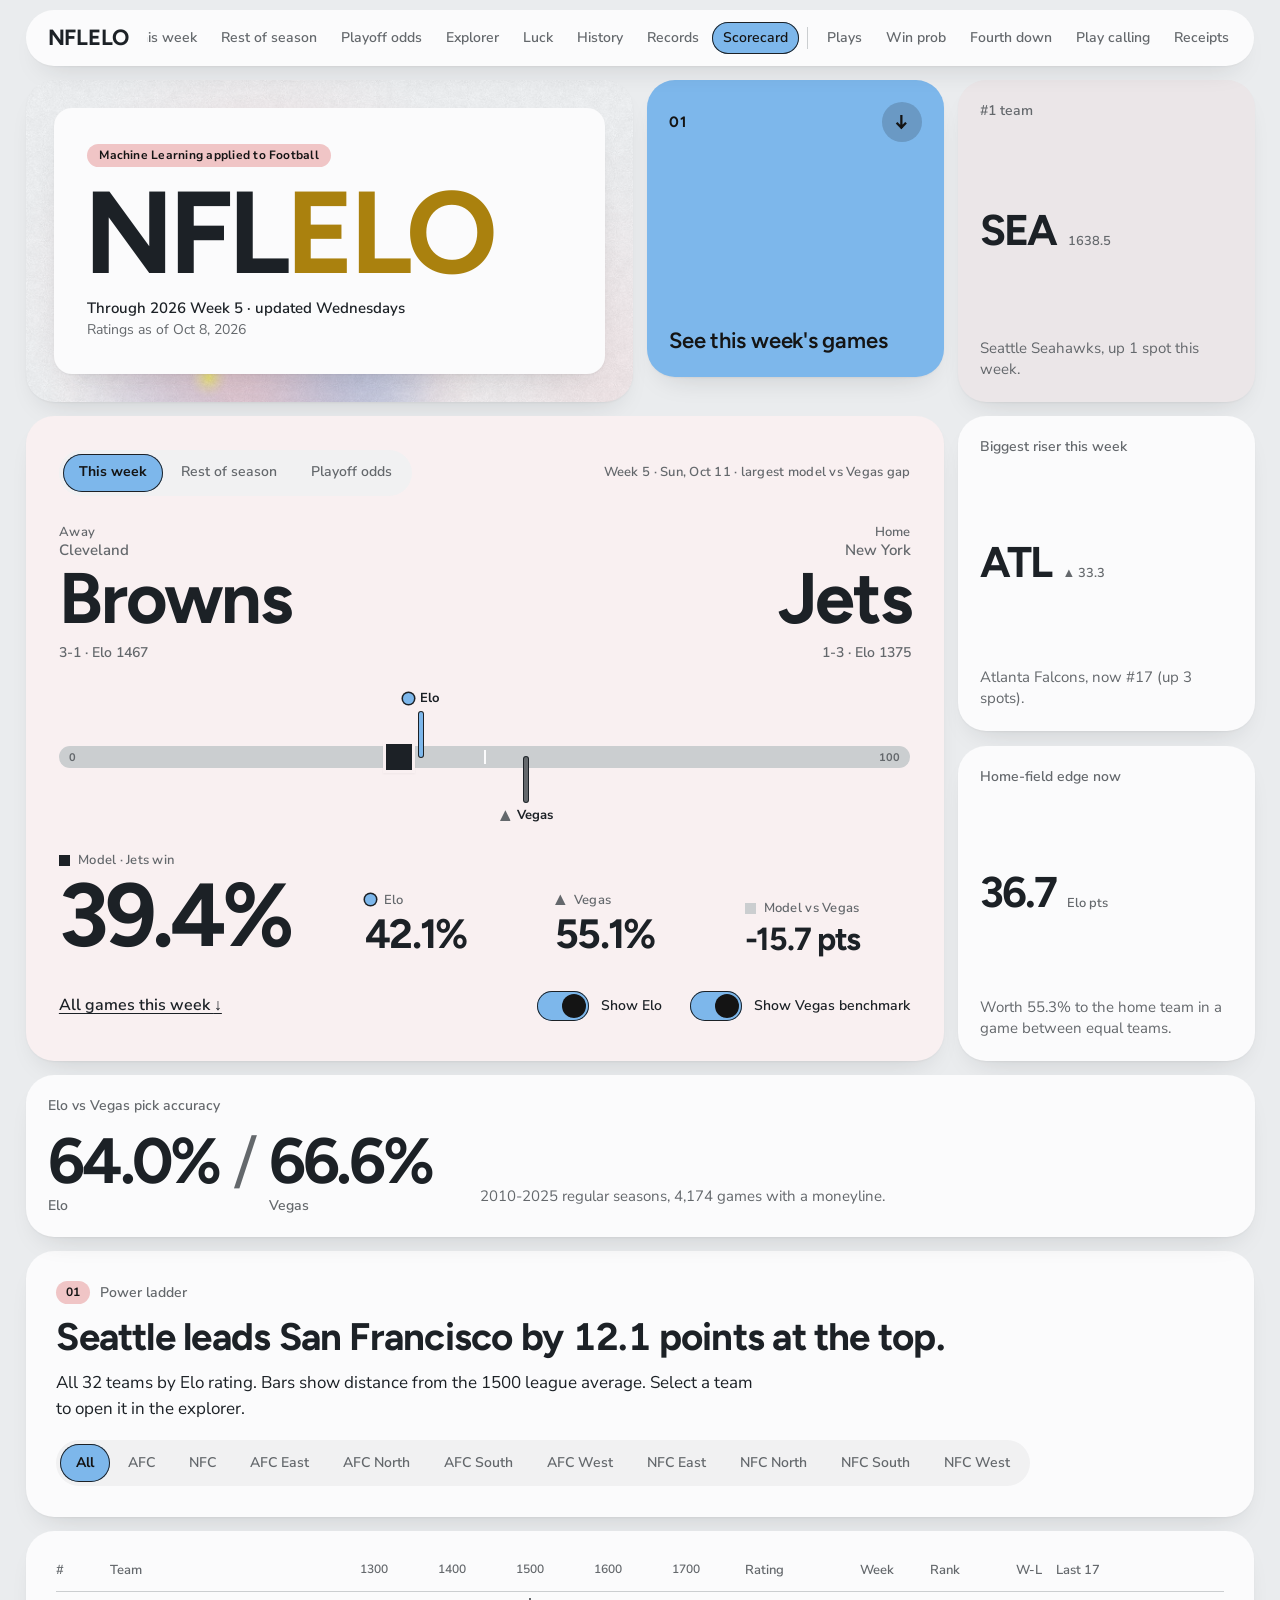
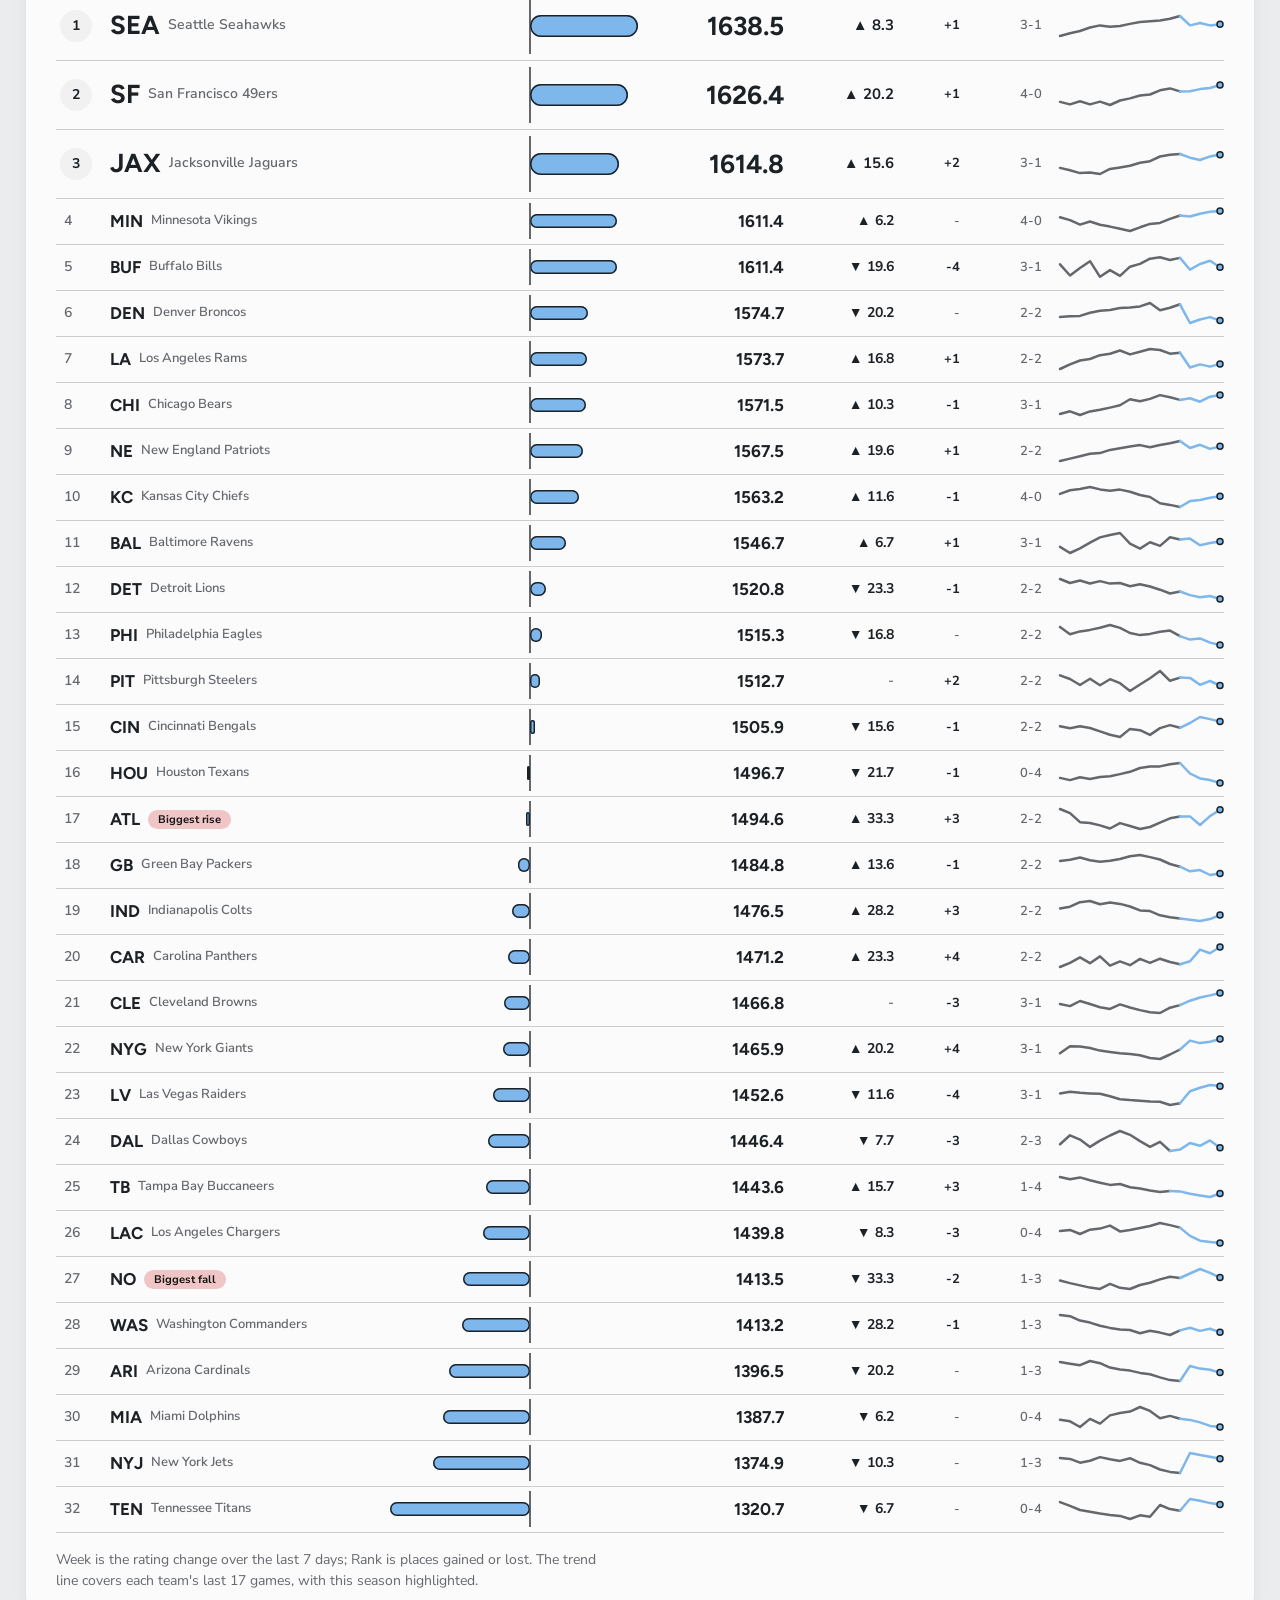
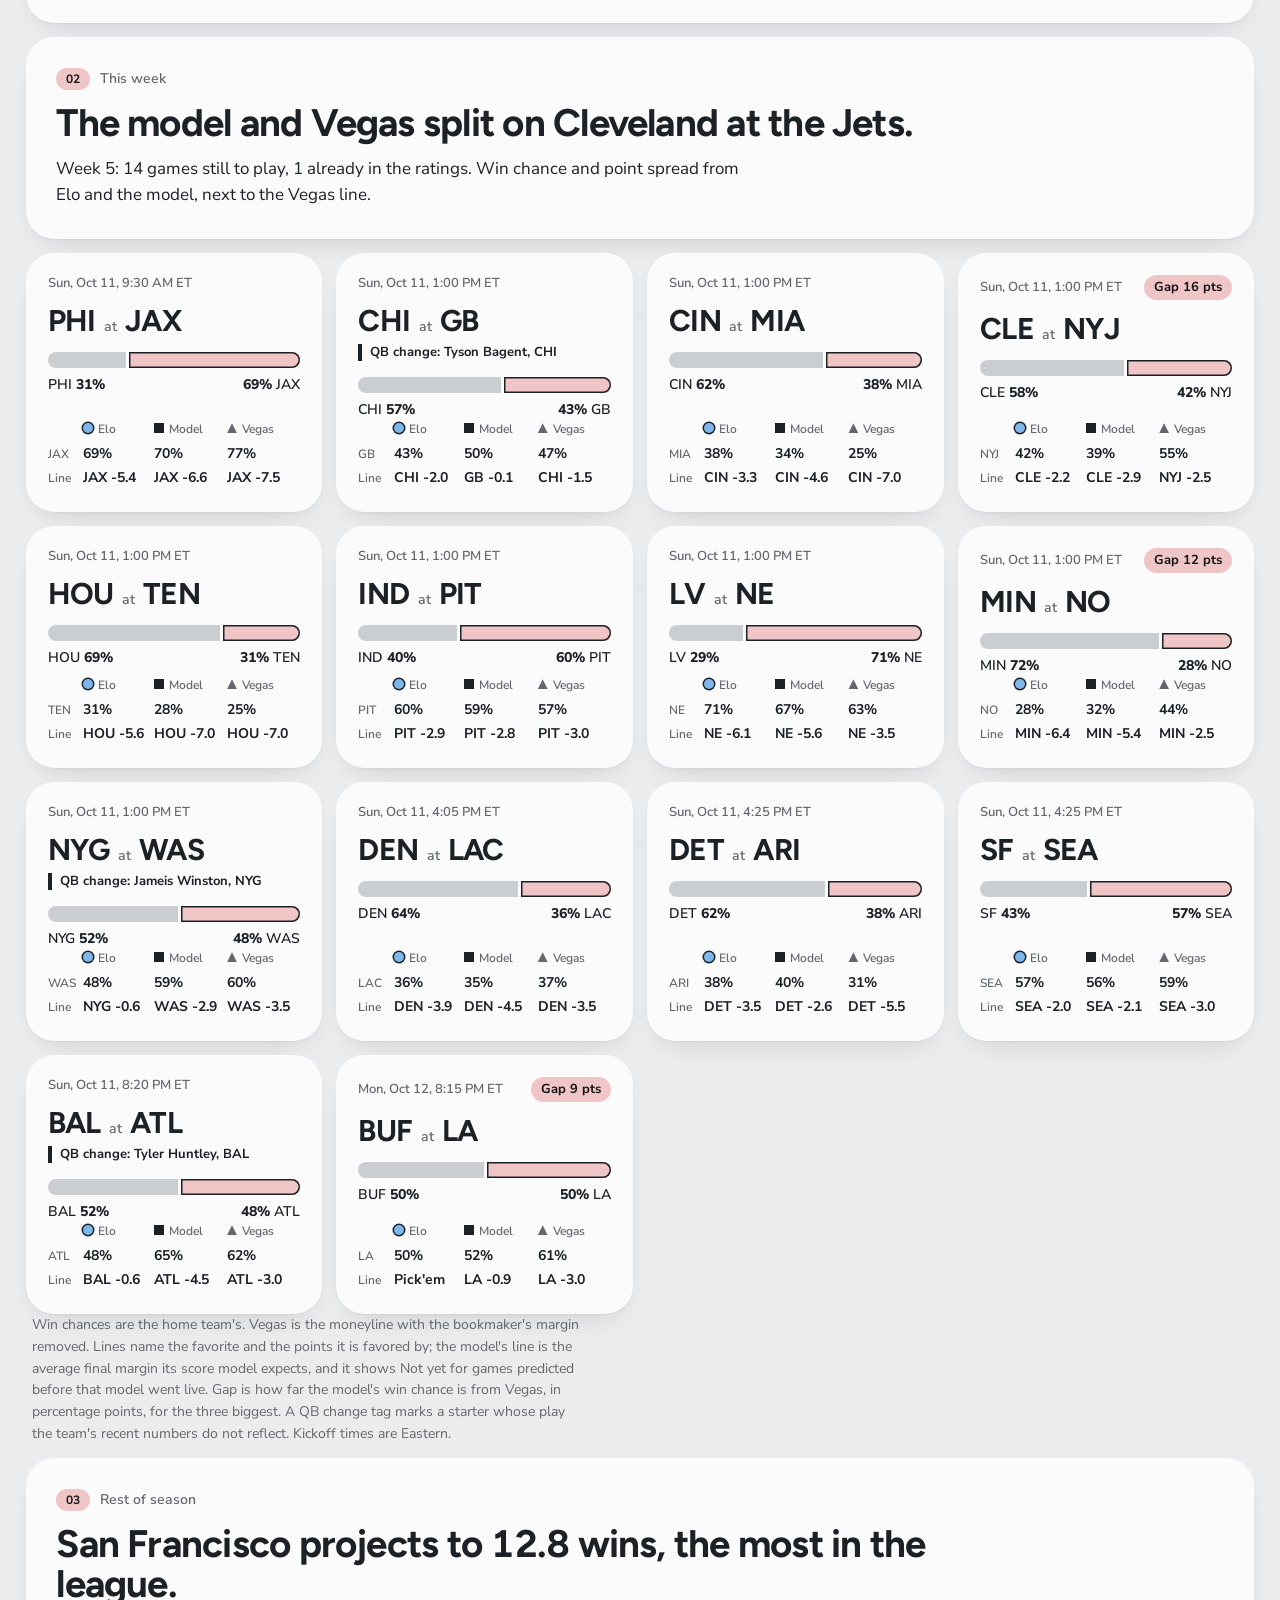
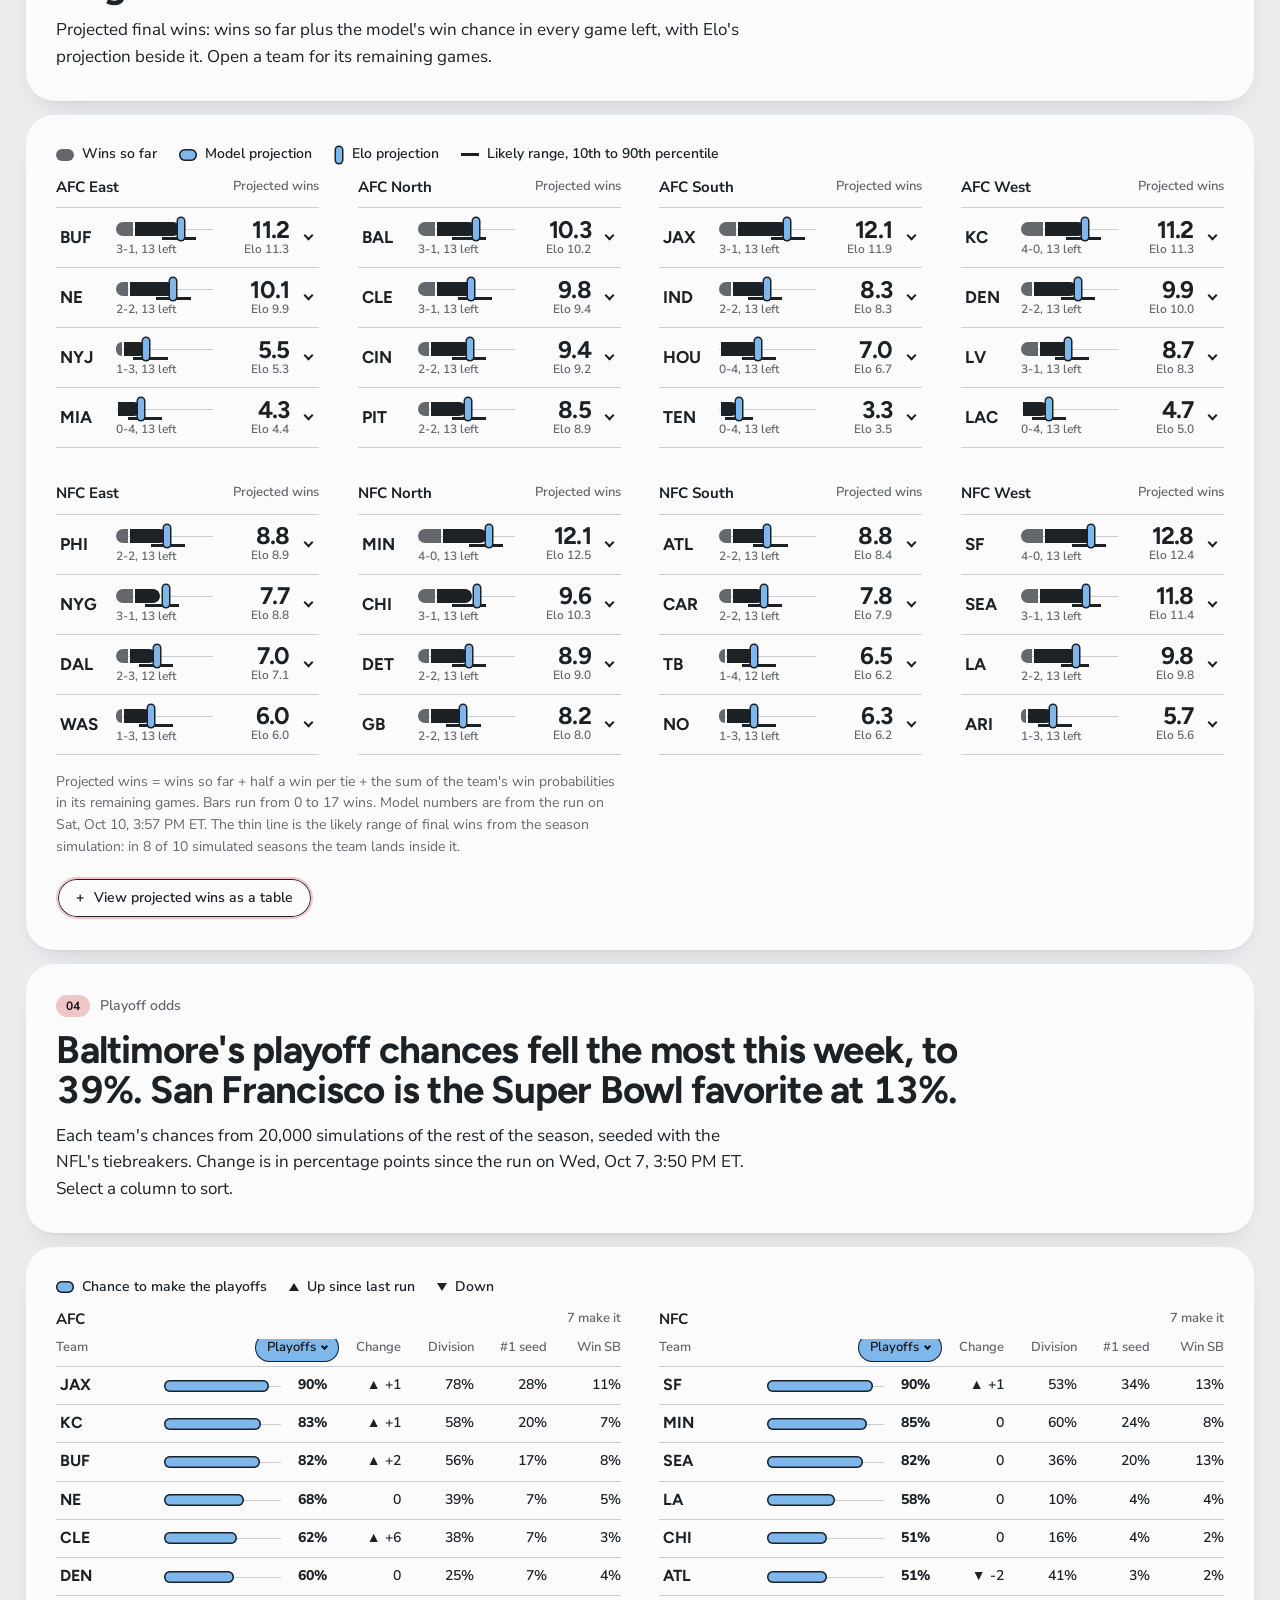
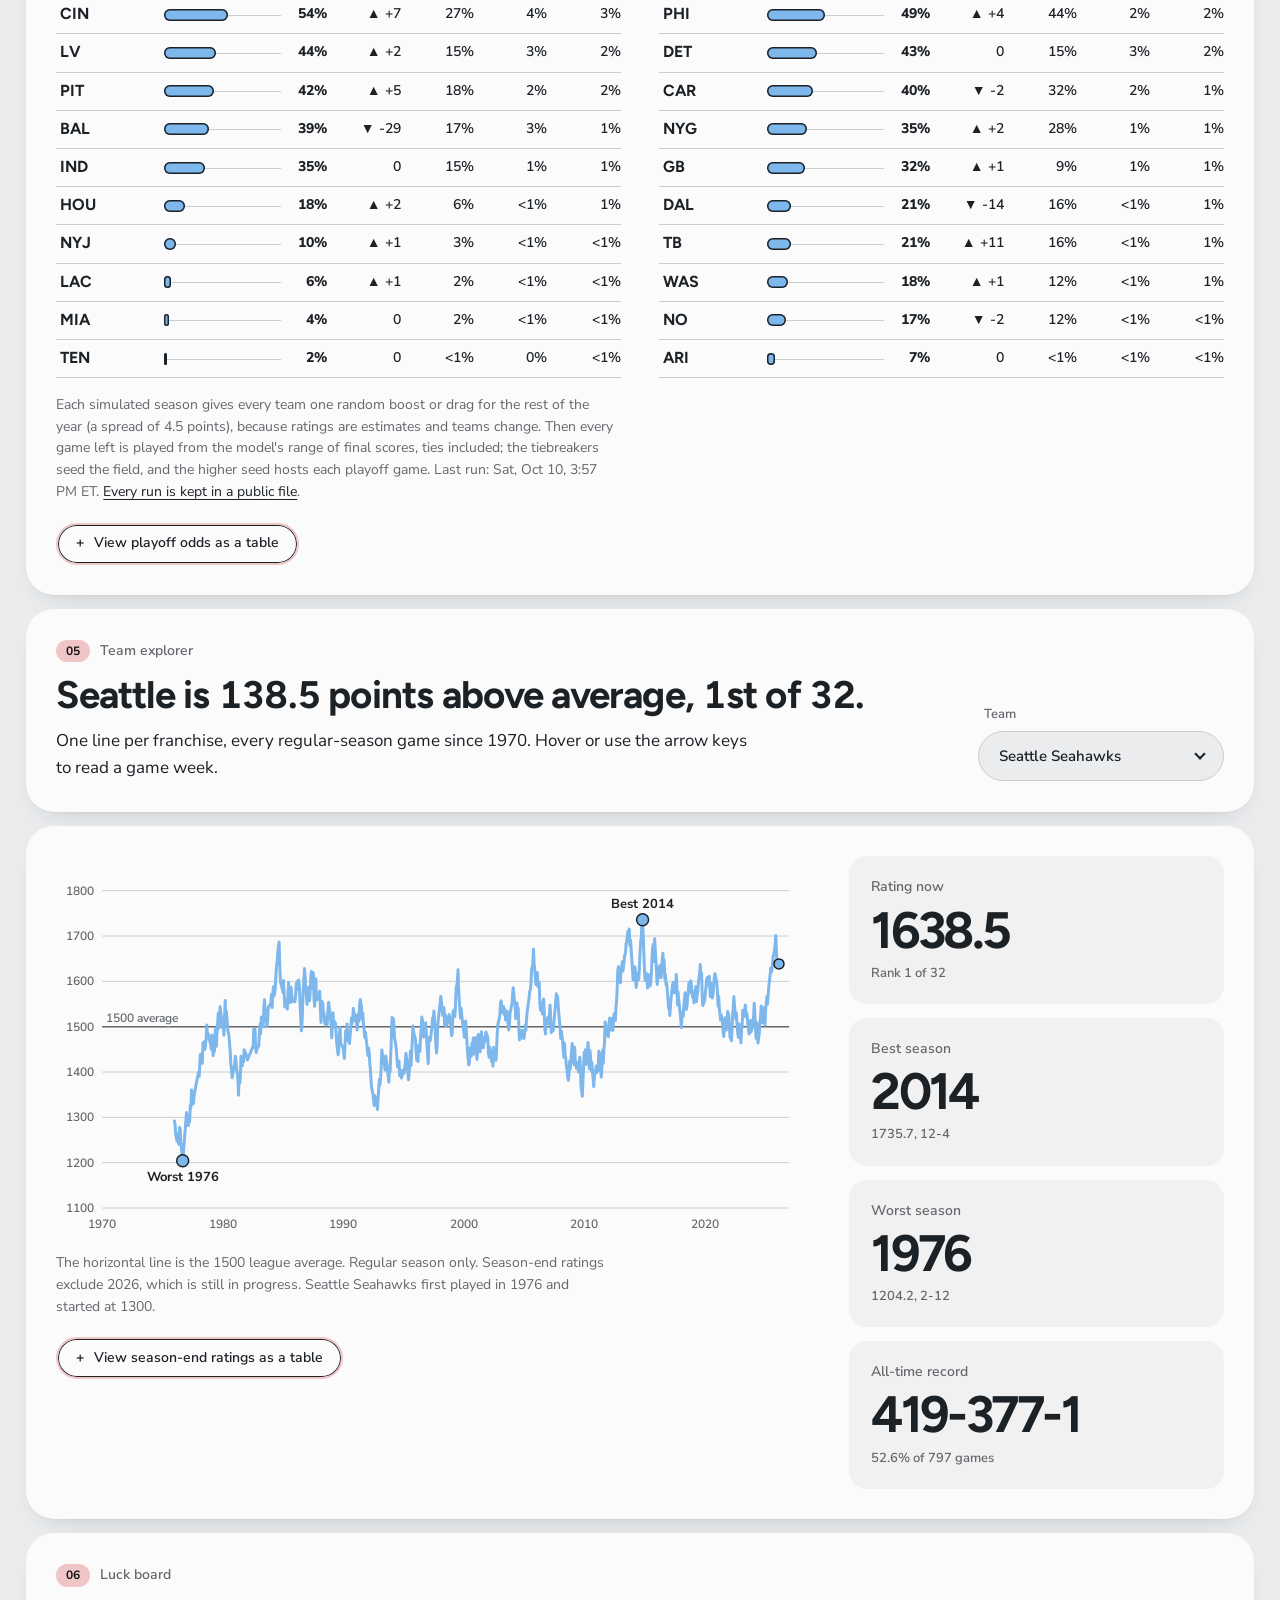
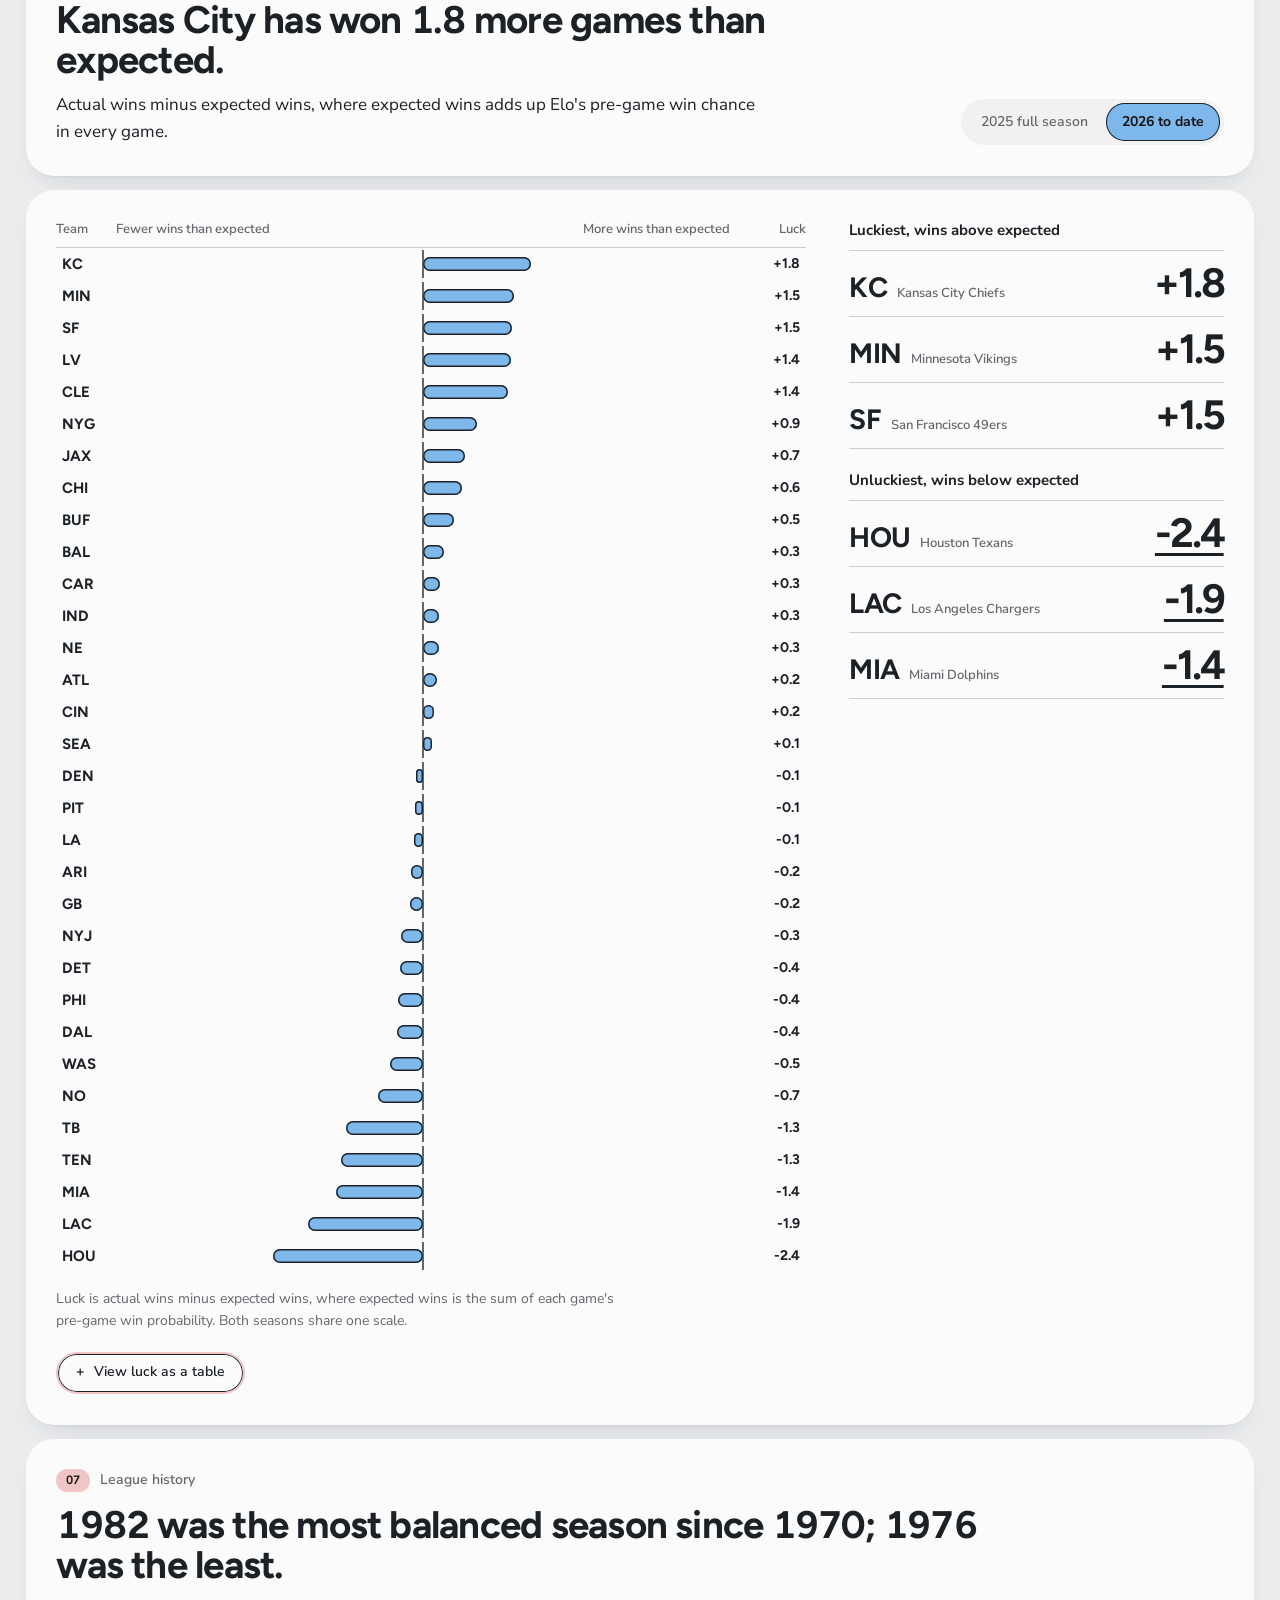
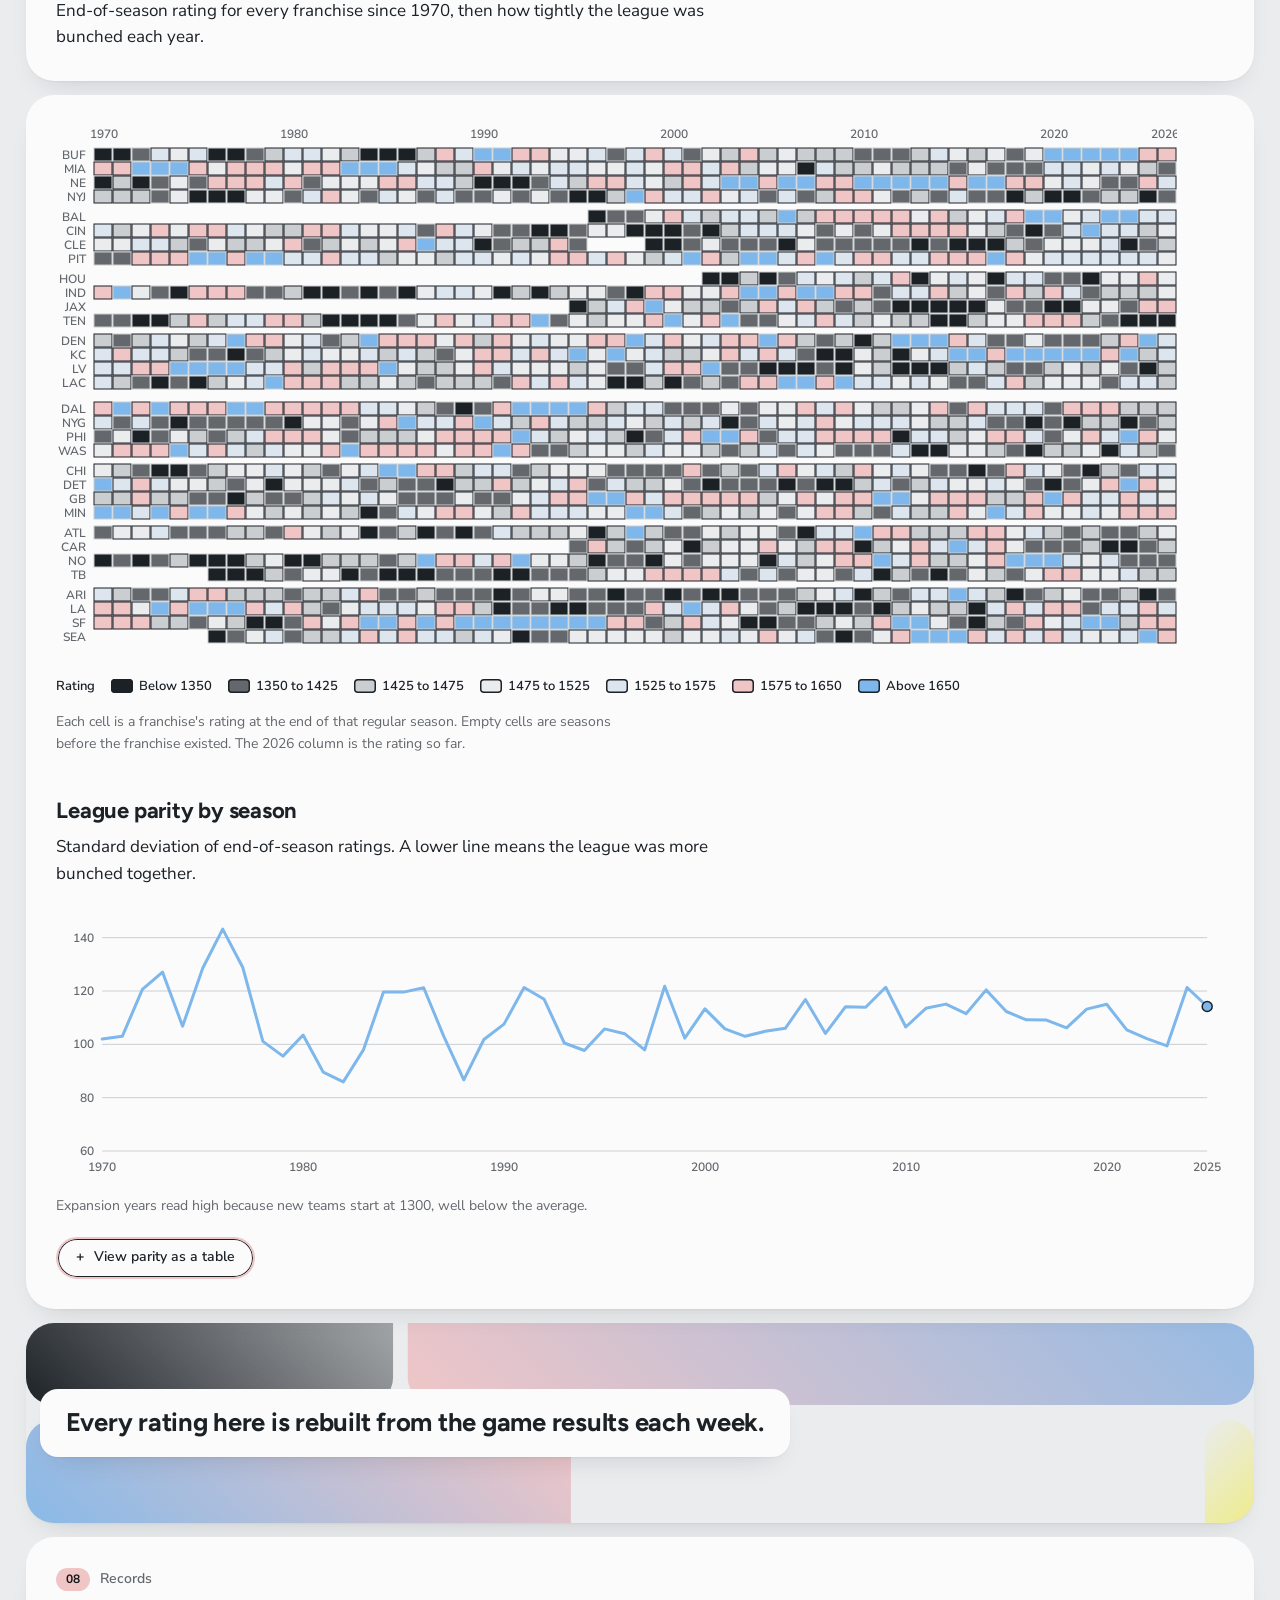
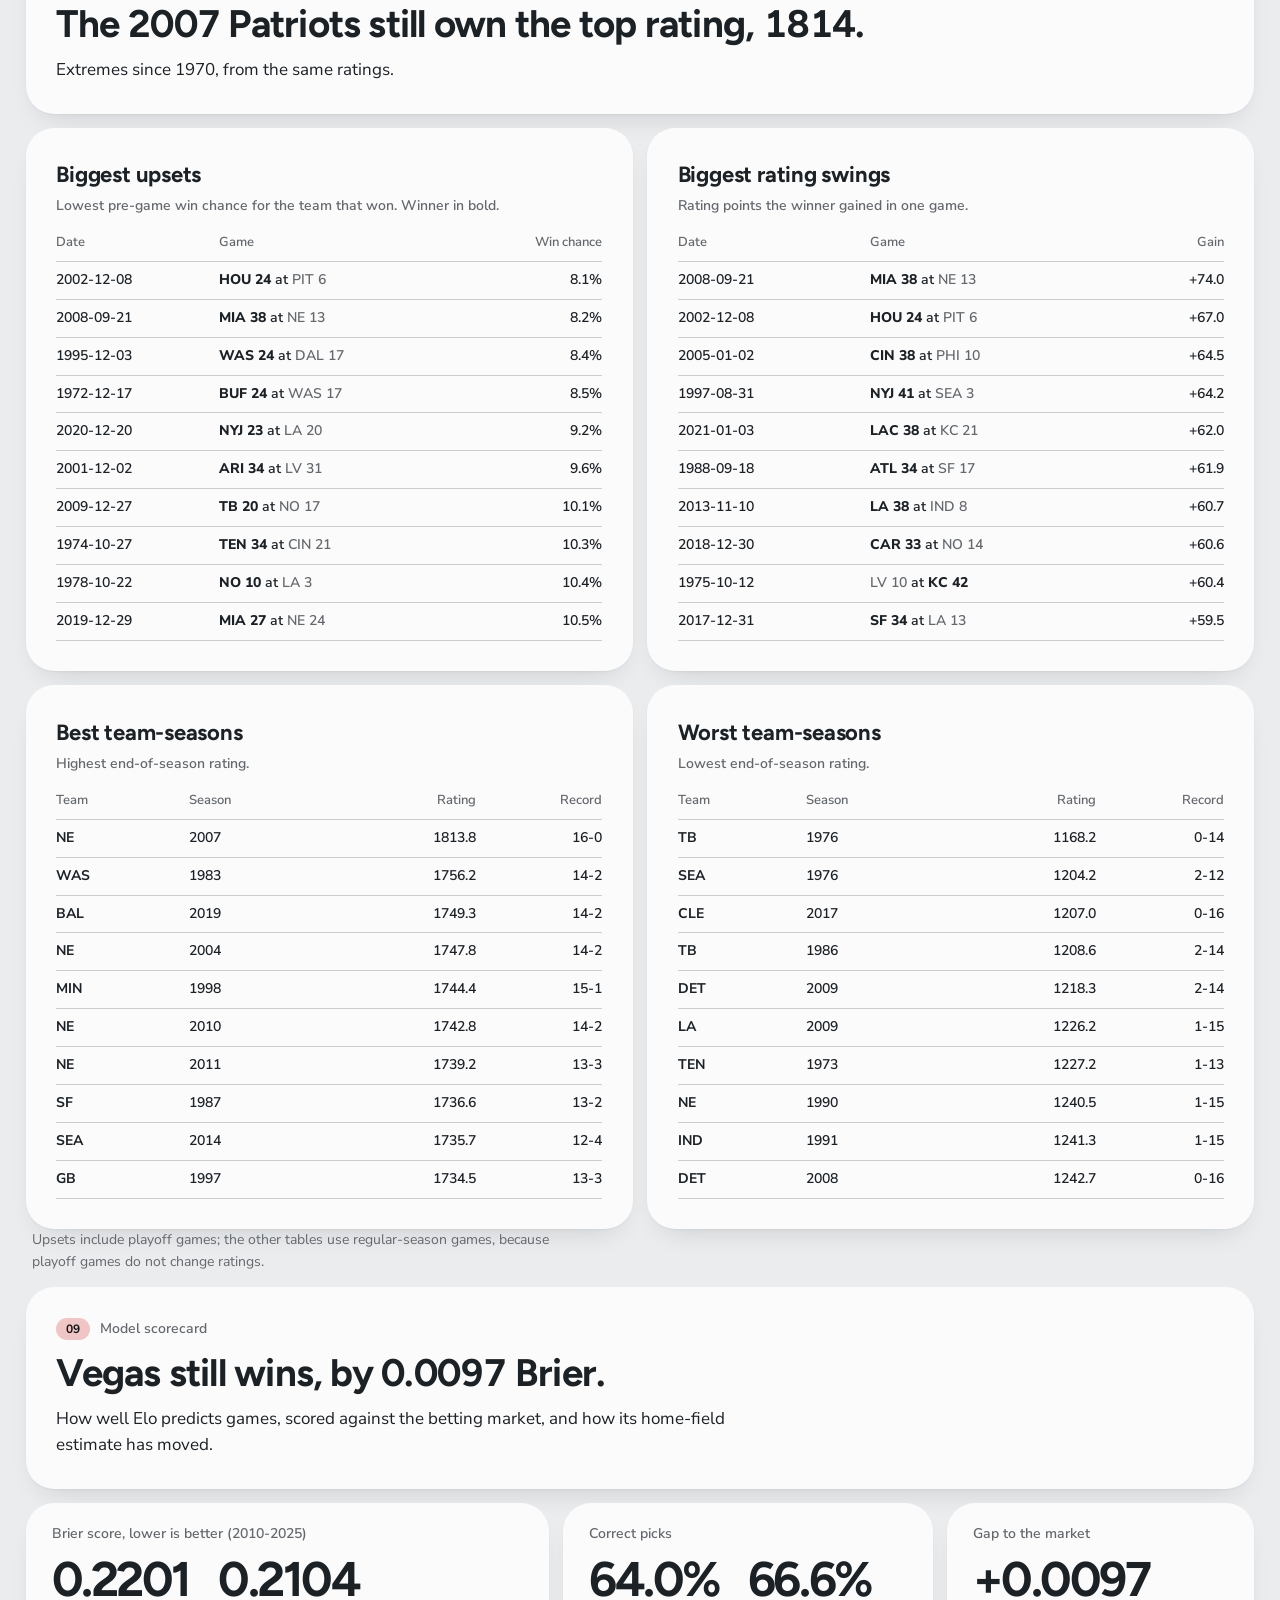
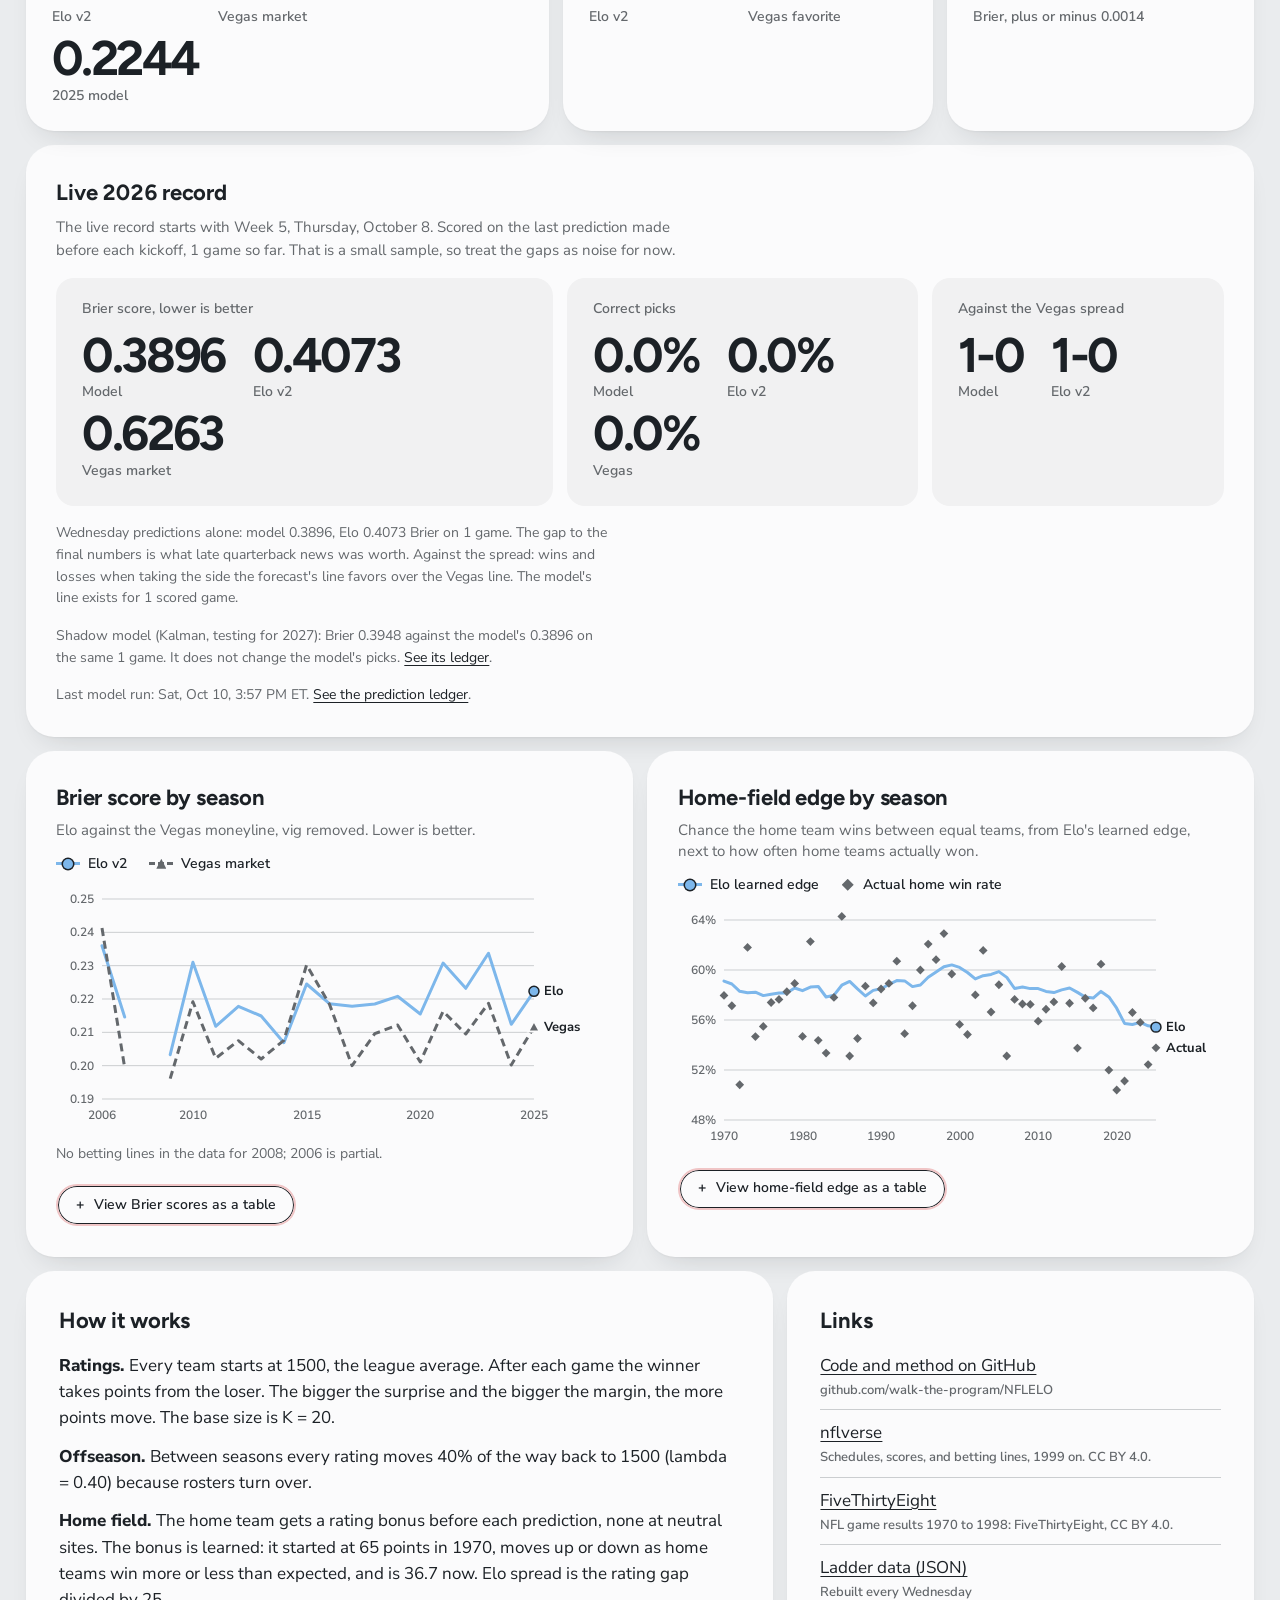
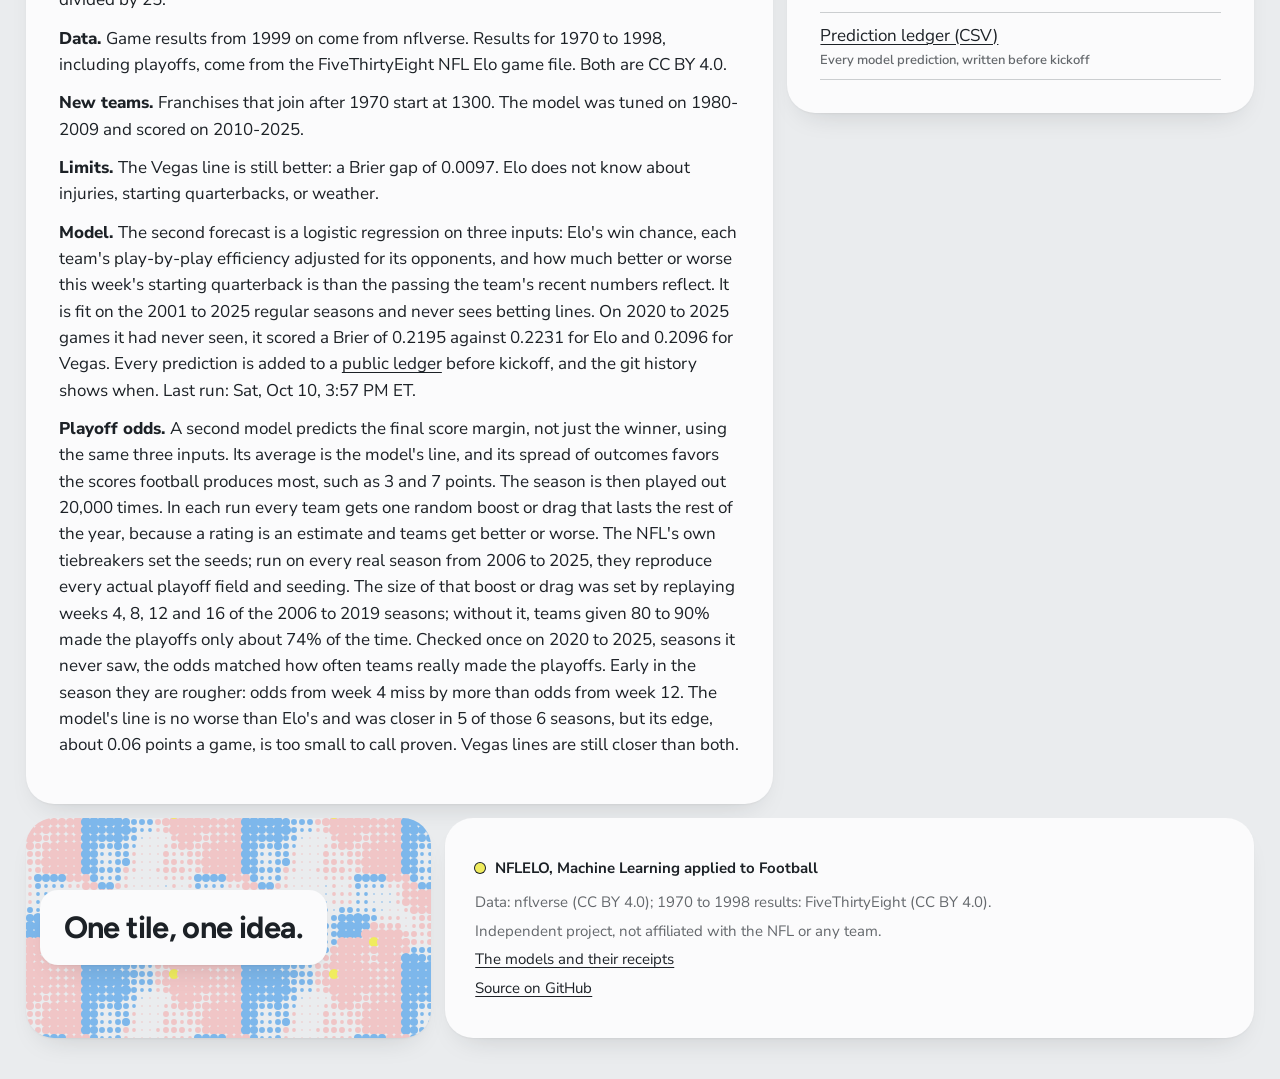
==== site/index.html @ c2944d93 "Final design: Bento Grid restored to main; archive other briefs; final brief with Walker's overrides" ====
<!doctype html>
<html lang="en">
<head>
<meta charset="utf-8">
<meta name="viewport" content="width=device-width, initial-scale=1">
<meta name="theme-color" content="#eaecee">
<title>NFLELO: Elo ratings and stats</title>
<meta name="description" content="Elo ratings for every NFL franchise since 1970, the weekly power ladder, model win chances next to the Vegas benchmark, luck, and league history.">
<link rel="icon" href="data:,">
<link rel="preconnect" href="https://fonts.googleapis.com">
<link rel="preconnect" href="https://fonts.gstatic.com" crossorigin>
<link rel="stylesheet" href="https://fonts.googleapis.com/css2?family=Figtree:wght@400;600;700&family=Nunito+Sans:wght@400;600;700&display=swap">
<link rel="stylesheet" href="brand.css">
<link rel="stylesheet" href="styles.css">
<script src="common.js" defer></script>
<script src="app.js" defer></script>
</head>
<body>
<a class="skip" href="#ladder">Skip to the power ladder</a>

<nav class="nav" aria-label="Sections">
  <a class="nav-mark" href="#top" aria-label="NFLELO, back to top">NFLELO</a>
  <span class="nav-tag">Machine Learning applied to Football</span>
  <ul class="nav-links">
    <li><a href="#ladder">Ladder</a></li>
    <li><a href="#week">This week</a></li>
    <li><a href="#explorer">Explorer</a></li>
    <li><a href="#luck">Luck</a></li>
    <li><a href="#history">History</a></li>
    <li><a href="#records">Records</a></li>
    <li><a href="#scorecard">Scorecard</a></li>
    <li class="nav-sep" aria-hidden="true"></li>
    <li><a href="plays.html">Plays</a></li>
    <li><a href="winprob.html">Win prob</a></li>
    <li><a href="fourth.html">Fourth down</a></li>
    <li><a href="playcalling.html">Play calling</a></li>
    <li><a href="models.html">Receipts</a></li>
  </ul>
</nav>

<header class="hero" id="top">
  <div class="wrap">
    <div class="board hero-board hero-index">
      <section class="tile-m hero-art pat-aura" aria-label="NFLELO">
        <div class="plate hero-plate">
          <p class="tagline"><span class="b-tag">Machine Learning applied to Football</span></p>
          <h1 class="wordmark">NFL<span class="hl">ELO</span></h1>
          <p class="status" id="status" aria-live="polite">Loading ratings</p>
        </div>
      </section>
      <a class="b-primary" href="#week"><span class="b-primary__n" aria-hidden="true">01</span><span class="b-primary__go" aria-hidden="true">&darr;</span><span class="b-primary__label">See this week's games</span></a>
      <div class="tiles" id="tiles" aria-label="Headline numbers"></div>
      <section class="tile-m tile-stage hero-panel" aria-labelledby="mx-title">
        <h2 id="mx-title" class="sr">Matchup instrument</h2>
        <div class="mx-head">
          <div class="b-seg" role="group" aria-label="Matchup view" id="mx-view"></div>
          <p class="label" id="mx-eyebrow">Loading</p>
        </div>
        <div class="mx-teams" aria-live="polite">
          <div class="mx-team team-away" id="mx-away"></div>
          <div class="mx-team team-home" id="mx-home"></div>
        </div>
        <div class="mx-meter" id="mx-meter">
          <div class="b-meter" id="mx-meter-img" role="img" aria-label="">
            <div class="b-meter__track" aria-hidden="true"><i>0</i><i>100</i></div>
            <div class="b-meter__pos" id="mx-pos-elo" style="--tick: var(--primary)" aria-hidden="true"><span class="b-meter__tick b-meter__tick--up"></span><span class="tl tl-top">Elo</span></div>
            <div class="b-meter__pos" id="mx-pos-vegas" style="--tick: var(--muted)" aria-hidden="true"><span class="b-meter__tick b-meter__tick--down"></span><span class="tl tl-bottom">Vegas</span></div>
            <div class="b-meter__pos" id="mx-pos-model" aria-hidden="true"><span class="b-meter__knob"></span></div>
          </div>
        </div>
        <dl class="mx-stats" id="mx-stats"></dl>
        <div class="mx-foot">
          <a class="b-link" id="mx-open" href="#week"><span>All games this week </span><span aria-hidden="true">&#8595;</span></a>
          <div class="mx-switches" id="mx-switches">
            <label class="b-toggle" for="mx-sw-elo"><span>Show Elo</span><input class="b-switch" id="mx-sw-elo" type="checkbox" checked></label>
            <label class="b-toggle" for="mx-sw-vegas"><span>Show Vegas benchmark</span><input class="b-switch" id="mx-sw-vegas" type="checkbox" checked></label>
          </div>
        </div>
      </section>
    </div>
  </div>
</header>

<main>
  <section class="sec" id="ladder" aria-labelledby="ladder-h" tabindex="-1">
  <div class="wrap">
  <div class="board sec-board">
  <header class="sec-head tile-m">
    <div class="sec-copy">
      <p class="kicker"><span class="kn">01</span><span class="kt">Power ladder</span></p>
      <h2 class="headline" id="ladder-h">Power ladder</h2>
      <p class="deck">All 32 teams by Elo rating. Bars show distance from the 1500 league average. Select a team to open it in the explorer.</p>
    </div>
    <div class="sec-ctl"><div class="b-seg" id="ladder-filters" role="group" aria-label="Filter the ladder"></div></div>
  </header>
<div id="ladder-body" class="tile-m body" aria-busy="true"><p class="note">Loading</p></div>
  </div>
  </div>
  </section>

  <section class="sec" id="week" aria-labelledby="week-h" tabindex="-1">
  <div class="wrap">
  <div class="board sec-board">
  <header class="sec-head tile-m">
    <div class="sec-copy">
      <p class="kicker"><span class="kn">02</span><span class="kt">This week</span></p>
      <h2 class="headline" id="week-h">This week</h2>
      <p class="deck" id="week-deck">Elo win chances for the games still to play, next to the Vegas benchmark.</p>
    </div>
  </header>
<div id="week-body" class="body loose" aria-busy="true"><p class="note">Loading</p></div>
  </div>
  </div>
  </section>

  <section class="sec" id="explorer" aria-labelledby="explorer-h" tabindex="-1">
  <div class="wrap">
  <div class="board sec-board">
  <header class="sec-head tile-m">
    <div class="sec-copy">
      <p class="kicker"><span class="kn">03</span><span class="kt">Team explorer</span></p>
      <h2 class="headline" id="explorer-h">Team explorer</h2>
      <p class="deck">One line per franchise, every regular-season game since 1970. Hover or use the arrow keys to read a game week.</p>
    </div>
    <div class="sec-ctl"><div class="field">
      <label for="team-select">Team</label>
      <div class="sel"><select id="team-select"></select></div>
    </div></div>
  </header>
<div id="explorer-body" class="tile-m body" aria-busy="true"><p class="note">Loading</p></div>
  </div>
  </div>
  </section>

  <section class="sec" id="luck" aria-labelledby="luck-h" tabindex="-1">
  <div class="wrap">
  <div class="board sec-board">
  <header class="sec-head tile-m">
    <div class="sec-copy">
      <p class="kicker"><span class="kn">04</span><span class="kt">Luck board</span></p>
      <h2 class="headline" id="luck-h">Luck board</h2>
      <p class="deck">Actual wins minus expected wins, where expected wins adds up Elo's pre-game win chance in every game.</p>
    </div>
    <div class="sec-ctl"><div class="b-seg" id="luck-toggle" role="group" aria-label="Season"></div></div>
  </header>
<div id="luck-body" class="tile-m body" aria-busy="true"><p class="note">Loading</p></div>
  </div>
  </div>
  </section>

  <section class="sec" id="history" aria-labelledby="history-h" tabindex="-1">
  <div class="wrap">
  <div class="board sec-board">
  <header class="sec-head tile-m">
    <div class="sec-copy">
      <p class="kicker"><span class="kn">05</span><span class="kt">League history</span></p>
      <h2 class="headline" id="history-h">League history</h2>
      <p class="deck">End-of-season rating for every franchise since 1970, then how tightly the league was bunched each year.</p>
    </div>
  </header>
<div id="history-body" class="tile-m body" aria-busy="true"><p class="note">Loading</p></div>
  </div>
  </div>
  </section>

  <div class="wrap band-wrap"><div class="band pat-band"><p class="plate">Every rating here is rebuilt from the game results each week.</p></div></div>
  <section class="sec" id="records" aria-labelledby="records-h" tabindex="-1">
  <div class="wrap">
  <div class="board sec-board">
  <header class="sec-head tile-m">
    <div class="sec-copy">
      <p class="kicker"><span class="kn">06</span><span class="kt">Records</span></p>
      <h2 class="headline" id="records-h">Records</h2>
      <p class="deck">Extremes since 1970, from the same ratings.</p>
    </div>
  </header>
<div id="records-body" class="body loose" aria-busy="true"><p class="note">Loading</p></div>
  </div>
  </div>
  </section>

  <section class="sec" id="scorecard" aria-labelledby="scorecard-h" tabindex="-1">
  <div class="wrap">
  <div class="board sec-board">
  <header class="sec-head tile-m">
    <div class="sec-copy">
      <p class="kicker"><span class="kn">07</span><span class="kt">Model scorecard</span></p>
      <h2 class="headline" id="scorecard-h">Model scorecard</h2>
      <p class="deck">How well Elo predicts games, scored against the betting market, and how its home-field estimate has moved.</p>
    </div>
  </header>
<div id="scorecard-body" class="body loose" aria-busy="true"><p class="note">Loading</p></div>
  </div>
  </div>
  </section>
</main>

<footer class="wrap foot">
  <div class="board foot-board">
    <div class="tile-m foot-art pat-halftone"><p class="motto plate">One tile, one idea.</p></div>
    <div class="tile-m foot-links">
      <p class="foot-dot"><i aria-hidden="true"></i>NFLELO, Machine Learning applied to Football</p>
      <p id="credit">Data: nflverse (CC BY 4.0); 1970 to 1998 results: FiveThirtyEight (CC BY 4.0).</p>
      <p>Independent project, not affiliated with the NFL or any team.</p>
      <p><a href="models.html">The models and their receipts</a></p>
      <p><a href="https://github.com/walk-the-program/NFLELO">Source on GitHub</a></p>
    </div>
  </div>
</footer>

<div id="tip" class="tip" role="presentation" hidden></div>
<div id="live" class="sr" aria-live="polite"></div>
</body>
</html>
---- site/brand.css ----
/* ==========================================================================
   NFLELO brand tokens and materials: Bento Grid, light mode only.
   Source of truth: context/brand-bento.md (Walker's brand brief, 2026-10-10). Every hex below is the brief's value and
   nothing else is added. styles.css builds the pages on top of this.

   Materials: tiles are radius 28 on the canvas board with 14px gaps, no borders and one soft shadow. Sub-tiles are radius 18,
   controls are pills. Exactly one solid primary tile (.b-primary, the "01" action tile) per view.
   Coverage: canvas 25-35%, ink 15-20%, primary 10-12%, secondary 10-15%, accent 3% or less.
   ========================================================================== */

/* ---- the brief's CSS variables ---- */
:root {
  --primary: #7db7eb;
  --secondary: #f0c5c6;
  --accent: #f0ec5e;
  --neutral-dark: #1c2126;
  --neutral-light: #f5f7f9;
  --on-primary: #141414;
  --on-secondary: #141414;
  --on-accent: #141414;
  --font-heading: "Figtree", -apple-system, sans-serif;
  --font-body: "Nunito Sans", -apple-system, sans-serif;
  --heading-size: 52px;
  --body-size: 17px;
  --heading-weight: 700;
  --body-weight: 400;
  --heading-tracking: 2.5px;
  --radius: 12px;
  --radius-lg: 16px;
}

/* ---- derived tokens ---- */
:root {
  --canvas: #eaecee;
  --ink: #1c2126;
  --muted: #64686c;
  --line: #cbced0;
  --accent-ink: #aa810e;
  --pri-tint: #dde6ee;
  --sec-tint: #ebe6e8;
  --ab-tile: #fbfbfc;
  --ab-tile-sec: #f9f0f1;
  --ab-tile-pri: #e9f1fa;
  --ab-sub: #f1f1f2;
  --ab-pri-hover: #8dc0ed;
  --ab-pri-press: #6796c1;
  --ab-on-pri-press: #141414;
}

/* ---- materials ---- */
:root {
  --ab-shadow: 0 1px 2px rgba(28,33,38,0.04), 0 14px 30px -18px rgba(28,33,38,0.22);
  --ab-shadow-hi: 0 2px 4px rgba(28,33,38,0.05), 0 22px 40px -16px rgba(28,33,38,0.3);
  --ab-tile-line: rgba(28,33,38,0.08);
  --ab-pri-glow: rgba(125,183,235,0.4);
  --r-tile: 28px;
  --r-sub: 18px;
  --gap: 14px;
  --ring: 0 0 0 3px var(--ab-pri-glow);
  color-scheme: light;
}

/* ---- focus: 3px primary with an outer 1px ink ring ---- */
:focus-visible { outline: 3px solid var(--primary); outline-offset: 0; box-shadow: 0 0 0 4px var(--ink); }

/* ---- tile and sub-tile ---- */
.tile-m { background: var(--ab-tile); color: var(--ink); border: 0; border-radius: var(--r-tile); box-shadow: var(--ab-shadow); }
.tile-m.is-lift { transition: transform 140ms ease, box-shadow 140ms ease; }
.tile-m.is-lift:hover { transform: translateY(-2px); box-shadow: var(--ab-shadow-hi); }
.tile-stage { background: var(--ab-tile-sec); }
.tile-lead { background: var(--sec-tint); }
.sub-tile { background: var(--ab-sub); border-radius: var(--r-sub); }

/* ---- the one primary action tile: label bottom-left (22px, 600), a 40px arrow circle top-right at on-primary 18% ---- */
.b-primary {
  position: relative; display: flex; flex-direction: column; justify-content: flex-end; min-height: 190px; padding: 22px;
  background: var(--primary); color: var(--on-primary); border: 0; border-radius: var(--r-tile); box-shadow: var(--ab-shadow);
  text-decoration: none; cursor: pointer; transition: transform 140ms ease, box-shadow 140ms ease, background-color 140ms ease;
}
.b-primary:hover { background: var(--ab-pri-hover); transform: translateY(-2px); box-shadow: var(--ab-shadow-hi); }
.b-primary:active { background: var(--ab-pri-press); color: var(--ab-on-pri-press); transform: none; }
.b-primary__n { position: absolute; left: 22px; top: 22px; font: 700 15px/40px var(--font-heading); letter-spacing: 0.04em; }
.b-primary__go { position: absolute; right: 22px; top: 22px; display: grid; place-items: center; width: 40px; height: 40px; border-radius: 50%; background: rgba(20,20,20,0.18); font: 700 20px/1 var(--font-heading); }
.b-primary__label { font: 600 22px/1.2 var(--font-heading); letter-spacing: -0.01em; max-width: 12em; }
.b-primary[hidden] { display: none; }

/* ---- secondary button: transparent, ink text, secondary edge (ink edge for the contrast the secondary lacks) ---- */
.b-btn {
  display: inline-flex; align-items: center; justify-content: center; gap: 8px;
  min-height: 42px; padding: 0 18px; cursor: pointer; text-decoration: none;
  background: transparent; color: var(--ink); border: 2px solid var(--secondary); border-radius: 999px;
  font: 600 14px/1.2 var(--font-body);
  box-shadow: inset 0 0 0 1px var(--ink);
}
.b-btn:hover { background: var(--sec-tint); }
.b-btn:disabled { color: var(--muted); box-shadow: none; border-color: var(--line); cursor: not-allowed; }
/* an "on" state is the other place primary fills (a small control, not a tile) */
.b-btn[aria-pressed="true"] { background: var(--primary); color: var(--on-primary); border-color: var(--primary); }

/* ---- ghost link ---- */
.b-link { color: var(--ink); text-decoration: underline; text-underline-offset: 3px; }

/* ---- segmented control: a pill on a sub-tile; selected is a primary fill with on-primary text ---- */
.b-seg { display: flex; gap: 2px; padding: 4px; background: var(--ab-sub); border-radius: 999px; }
.b-seg button {
  flex: 1 1 0; min-width: 0; min-height: 38px; padding: 0 16px; margin: 0;
  background: transparent; color: var(--muted); border: 0; border-radius: 999px;
  font: 600 14px/1.2 var(--font-body); white-space: nowrap; cursor: pointer;
}
.b-seg button:hover:not([aria-pressed="true"]):not(:disabled) { background: var(--sec-tint); color: var(--ink); }
.b-seg button[aria-pressed="true"] { background: var(--primary); color: var(--on-primary); font-weight: 700; box-shadow: inset 0 0 0 1px var(--ink); }
.b-seg button.is-off, .b-seg button:disabled { color: var(--muted); background: transparent; cursor: not-allowed; text-decoration: line-through; text-decoration-thickness: 1px; opacity: 0.7; }

/* ---- field: canvas background, line edge; focus is a primary edge plus a 3px primary ring at 40% ---- */
.b-field {
  width: 100%; min-height: 48px; padding: 10px 18px;
  background: var(--canvas); color: var(--ink); caret-color: var(--ink);
  border: 1px solid var(--line); border-radius: 999px; font: 16px var(--font-body);
}
.b-field::placeholder { color: var(--muted); }
.b-field:focus, .b-field:focus-visible { outline: none; border-color: var(--primary); box-shadow: var(--ring); }

/* ---- toggle: on = primary track with an on-primary knob; off = line track with a muted knob ---- */
.b-switch {
  appearance: none; -webkit-appearance: none; position: relative; flex: none;
  width: 52px; height: 30px; margin: 0; cursor: pointer;
  background: var(--line); border: 0; border-radius: 999px; transition: background-color 140ms ease;
}
.b-switch::before { content: ''; position: absolute; left: 3px; top: 3px; width: 24px; height: 24px; border-radius: 50%; background: var(--muted); transition: transform 140ms ease; }
.b-switch:checked { background: var(--primary); box-shadow: inset 0 0 0 1px var(--ink); }
.b-switch:checked::before { background: var(--on-primary); transform: translateX(22px); }
.b-toggle { display: flex; align-items: center; gap: 12px; min-height: 44px; cursor: pointer; color: var(--ink); font: 600 14px/1.3 var(--font-body); }

/* ---- tag (secondary fill, on-secondary text) ---- */
.b-chip, .b-tag {
  display: inline-block; flex: none; padding: 4px 12px; white-space: nowrap;
  background: var(--secondary); color: var(--on-secondary); border: 0; border-radius: 999px;
  font: 700 12px/1.2 var(--font-body); letter-spacing: 0.02em;
}

/* ---- highlight word: accent-ink as large text, once per view ---- */
.hl { color: var(--accent-ink); }

/* ---- data bar: line track, secondary fill with an ink edge so it reads (secondary is 1.1:1 on the line) ---- */
.b-bar { background: var(--line); height: 14px; border-radius: 999px; overflow: hidden; }
.b-bar > i { display: block; height: 100%; background: var(--secondary); box-shadow: inset 0 0 0 1.5px var(--ink); border-radius: 999px; }

/* ---- slider: line track, primary fill, round thumb ---- */
.b-range { --r: 14px; --lo: 0; --hi: 1; position: relative; height: 44px; }
.b-range__track { position: absolute; left: 0; right: 0; top: 50%; height: 10px; transform: translateY(-50%); background: var(--line); border-radius: 999px; }
.b-range__fill {
  position: absolute; top: 50%; height: 10px; transform: translateY(-50%); background: var(--primary); border-radius: 999px; box-shadow: inset 0 0 0 1px var(--ink);
  left: calc(var(--r) + (100% - 2 * var(--r)) * var(--lo));
  right: calc(var(--r) + (100% - 2 * var(--r)) * (1 - var(--hi)));
}
.b-range input { position: absolute; inset: 0; width: 100%; height: 100%; margin: 0; appearance: none; -webkit-appearance: none; background: transparent; pointer-events: none; }
.b-range input::-webkit-slider-runnable-track { background: transparent; height: 100%; }
.b-range input::-moz-range-track { background: transparent; height: 100%; }
.b-range input::-webkit-slider-thumb {
  -webkit-appearance: none; appearance: none; pointer-events: auto; cursor: grab;
  width: 28px; height: 28px; margin-top: 8px; background: var(--ab-tile); border: 2px solid var(--ink); border-radius: 50%; box-shadow: var(--ab-shadow);
}
.b-range input::-moz-range-thumb {
  pointer-events: auto; cursor: grab; box-sizing: border-box;
  width: 28px; height: 28px; background: var(--ab-tile); border: 2px solid var(--ink); border-radius: 50%; box-shadow: var(--ab-shadow);
}
.b-range input:active::-webkit-slider-thumb { background: var(--primary); cursor: grabbing; }
.b-range input:focus-visible { outline: none; box-shadow: none; }
.b-range input:focus-visible::-webkit-slider-thumb { outline: 3px solid var(--primary); outline-offset: 0; box-shadow: 0 0 0 4px var(--ink); }
.b-range input:focus-visible::-moz-range-thumb { outline: 3px solid var(--primary); outline-offset: 0; box-shadow: 0 0 0 4px var(--ink); }

/* ---- probability meter: line track, ink model knob, circle (Elo, primary) and triangle (Vegas, muted) ticks ---- */
.b-meter { --pad: 20px; position: relative; height: 34px; }
.b-meter__track { position: absolute; left: 0; right: 0; top: 50%; height: 22px; transform: translateY(-50%); background: var(--line); border-radius: 999px; }
.b-meter__track::after { content: ''; position: absolute; left: 50%; top: 4px; bottom: 4px; width: 2px; margin-left: -1px; background: var(--ab-tile); }
.b-meter__pos { position: absolute; top: 0; bottom: 0; width: 0; left: calc(var(--pad) + (100% - 2 * var(--pad)) * var(--at, 0.5)); }
.b-meter__pos[hidden] { display: none; }
.b-meter__tick { position: absolute; left: -2px; width: 4px; border-radius: 2px; background: var(--tick, var(--ink)); box-shadow: 0 0 0 1px var(--ink); }
.b-meter__tick--up { top: -28px; bottom: 50%; }
.b-meter__tick--down { top: 50%; bottom: -28px; }
.b-meter__knob { position: absolute; left: -16px; top: 50%; width: 32px; height: 32px; margin-top: -16px; background: var(--ink); border: 3px solid var(--ab-tile-sec); border-radius: 0; box-shadow: var(--ab-shadow); }
.b-meter.knob-elo .b-meter__knob { background: var(--primary); border-color: var(--ink); border-radius: 50%; }

/* ---- pattern materials. Text never sits on a pattern: it sits on a tile plate. ---- */
.pat-aura { background: var(--canvas) url("assets/hero-aura.png") center / cover no-repeat; }
.pat-terrain { background: var(--canvas) url("assets/hero-terrain.png") center / cover no-repeat; }
.pat-pebbles { background: var(--canvas) url("assets/tex-pebbles.png") center / cover no-repeat; }
.pat-halftone { background: var(--canvas) url("assets/tile-halftone.svg") 0 0 / 160px 160px repeat; }
.pat-band { background: var(--canvas) url("assets/band-gradpanes.svg") center / cover no-repeat; }
/* a plate carries text over a pattern: a sub-level tile, so radius 18 */
.plate { background: var(--ab-tile); color: var(--ink); border-radius: var(--r-sub); box-shadow: var(--ab-shadow); }

@media (prefers-reduced-motion: reduce) {
  .b-primary, .tile-m.is-lift, .b-switch, .b-switch::before { transition: none; }
  .b-primary:hover, .tile-m.is-lift:hover { transform: none; }
}
@media (forced-colors: active) {
  .b-primary, .b-btn, .tile-m, .b-seg, .b-field, .b-switch, .b-chip, .b-tag, .b-meter__track, .b-range__track { border: 1px solid ButtonText; forced-color-adjust: auto; }
  .b-seg button[aria-pressed="true"] { background: Highlight; color: HighlightText; }
}
---- site/styles.css ----
/* NFLELO page styles, built on brand.css (Bento Grid tokens and materials; link it first).
   Source of truth: context/brand-bento.md. Light mode only. Only brand tokens are used: no other colors, no gradients.
   Every block is a rounded tile (radius 28) on the canvas board with 14px gaps and no borders; sub-tiles are radius 18;
   controls are pills. Type is Figtree for headings and Nunito Sans for everything else, with no code-style face.

   Data colors (the same on every page):
     Model = --ink (solid, square markers), Elo = --primary drawn 3px wide with ink-outlined circle markers,
     Vegas benchmark = --muted dashed with triangle markers, a third series = --muted dotted with diamonds.
     Primary is 1.80:1 and secondary 1.1:1 on the surface, so neither is ever a thin line or text: they only fill bars
     and areas, and every fill that has to be read carries an ink edge.
     Fourth-down GO / FG / PUNT = primary / secondary / line fills with an ink outline; toss-ups are --ab-sub with a
     dotted ink outline. Heatmap = seven discrete token bins, pale cells outlined in ink.
     Accent: the one headline word (as --accent-ink text), plus a dot in the footer. */

:root {
  --gutter: clamp(14px, 2vw, 28px);
  --wrap-max: 1680px;
  --nav-h: 76px;
  --surf: var(--ab-tile);
  --font-ui: var(--font-body);
  /* categorical colors for the model pages: tokens only */
  --cat-go: var(--primary);
  --cat-fg: var(--secondary);
  --cat-punt: var(--line);
  --cat-go-tint: var(--pri-tint);
  --cat-fg-tint: var(--sec-tint);
  --cat-punt-tint: var(--ab-tile);
}

*, *::before, *::after { box-sizing: border-box; }
html { background: var(--canvas); scroll-padding-top: calc(var(--nav-h) + 24px); }
body {
  margin: 0; background: var(--canvas); color: var(--ink);
  font-family: var(--font-body); font-size: var(--body-size); font-weight: var(--body-weight);
  font-variant-numeric: tabular-nums; line-height: 1.55;
  -webkit-font-smoothing: antialiased; text-rendering: optimizeLegibility; overflow-x: hidden;
}
a { color: var(--ink); text-decoration: underline; text-underline-offset: 3px; }
a:hover { background: var(--sec-tint); }
button, select { font: inherit; color: inherit; }
h1, h2, h3 { font-family: var(--font-heading); font-weight: var(--heading-weight); }
h1, h2, h3, p, ul, ol, figure, dl, dd { margin: 0; padding: 0; }
ul, ol { list-style: none; }
.wrap { width: 100%; max-width: var(--wrap-max); margin: 0 auto; padding-left: var(--gutter); padding-right: var(--gutter); }
.num { font-variant-numeric: tabular-nums; }
.sr { position: absolute; width: 1px; height: 1px; overflow: hidden; clip: rect(0 0 0 0); white-space: nowrap; }
.skip { position: absolute; left: var(--gutter); top: -90px; z-index: 50; background: var(--ab-tile); color: var(--ink); padding: 10px 18px; border-radius: 999px; box-shadow: var(--ab-shadow); font: 600 14px/1.2 var(--font-body); }
.skip:focus { top: 12px; }
.label { font: 600 13px/1.3 var(--font-body); letter-spacing: 0.02em; color: var(--muted); }
.tile-stage, .console, .stage { --surf: var(--ab-tile-sec); }
.tile-lead { --surf: var(--sec-tint); }

/* ---- the board: 1 column on phones, 2 on tablets, 4 on desktops; 14px gaps everywhere ---- */
.board { display: grid; gap: var(--gap); grid-template-columns: minmax(0, 1fr); }
.board > * { min-width: 0; }
@media (min-width: 600px) { .board { grid-template-columns: repeat(2, minmax(0, 1fr)); } }
@media (min-width: 1100px) { .board { grid-template-columns: repeat(4, minmax(0, 1fr)); } }
.sec-board, .foot-board { grid-template-columns: minmax(0, 1fr); }
.hero-board.board { grid-auto-flow: row dense; }

/* ---- nav: a floating tile; links are pills, the current page is a primary-filled pill ---- */
.nav {
  position: sticky; top: 10px; z-index: 20; display: flex; align-items: center; gap: 6px 18px;
  width: calc(100% - 2 * var(--gutter)); max-width: calc(var(--wrap-max) - 2 * var(--gutter)); margin: 10px auto 0;
  min-height: 56px; padding: 6px 10px 6px 22px;
  background: var(--ab-tile); border-radius: var(--r-tile); box-shadow: var(--ab-shadow);
}
.nav-mark { flex: none; font: 700 22px/1 var(--font-heading); letter-spacing: -0.01em; text-decoration: none; color: var(--ink); }
.nav-mark:hover { background: transparent; }
.nav-tag { display: none; flex: none; font: 600 13px/1.3 var(--font-body); color: var(--muted); }
@media (min-width: 1500px) { .nav-tag { display: block; } }
.nav-links { display: flex; align-items: center; gap: 2px; overflow-x: auto; scrollbar-width: none; margin-left: auto; min-width: 0; padding: 4px; }
.nav-links::-webkit-scrollbar { display: none; }
.nav-links a { display: flex; align-items: center; padding: 8px 11px; border-radius: 999px; color: var(--muted); text-decoration: none; font: 600 14px/1.2 var(--font-body); white-space: nowrap; }
.nav-links a:hover { color: var(--ink); background: var(--sec-tint); }
.nav-links a:focus-visible { outline-offset: -3px; box-shadow: none; }
.nav-links a[aria-current="true"], .nav-links a[aria-current="page"] { background: var(--primary); color: var(--on-primary); box-shadow: inset 0 0 0 1px var(--ink); }
.nav-links .nav-sep { flex: none; width: 1px; height: 22px; margin: 0 6px; background: var(--line); }
@media (max-width: 820px) {
  :root { --nav-h: 120px; }
  .nav { flex-wrap: wrap; row-gap: 0; padding: 10px 10px 4px 18px; }
  .nav-mark { font-size: 20px; }
  .nav-links { order: 3; flex: 1 0 100%; margin-left: -8px; padding: 4px 0 6px; }
}

/* ---- hero board ---- */
.hero { padding-top: var(--gap); }
.hero-art { grid-column: 1 / -1; display: flex; align-items: flex-end; padding: 14px; min-height: 340px; overflow: hidden; }
@media (min-width: 1100px) { .hero-art { padding: 28px; } }
.hero-plate { width: 100%; padding: clamp(20px, 2.6vw, 36px); container-type: inline-size; }
.tagline { margin-bottom: 14px; }
.page-kicker ~ .tagline { margin: 18px 0 0; }
.page-kicker { font: 600 14px/1.4 var(--font-body); color: var(--muted); }
.page-title { margin-top: 10px; font-size: clamp(2.5rem, 11.5cqw, 5.6rem); line-height: 0.96; letter-spacing: -0.03em; }
.page-title.long { font-size: clamp(2.2rem, 8.4cqw, 4.4rem); line-height: 1; }
.hero-line { margin-top: 20px; font: 700 clamp(1.1rem, 3.2cqw, 1.5rem)/1.25 var(--font-heading); letter-spacing: -0.005em; max-width: 30em; }
.hero-deck { margin-top: 12px; max-width: 62ch; color: var(--muted); font-size: 16px; }
.wordmark { font-size: clamp(3.4rem, 24cqw, 10rem); line-height: 0.86; letter-spacing: -0.04em; margin: 4px 0 0 -0.03em; white-space: nowrap; }
.status { margin-top: 16px; font: 600 15px/1.45 var(--font-body); }
.status .note { color: var(--muted); font-size: 14px; font-weight: 400; }
.hero-board > .b-primary { grid-column: 1; }
.hero-board .tiles { display: contents; }
@media (min-width: 600px) and (max-width: 1099px) {
  .hero-board > .b-primary { grid-column: 1; }
  .hero-board .tiles > .tile:nth-child(4) { grid-column: 1 / -1; }
  .hero-index .hero-panel { grid-column: 1 / -1; }
  .hero-index .tiles > .tile:nth-child(1) { grid-column: 2; grid-row: auto; }
}
@media (min-width: 1100px) {
  .hero-art { grid-column: 1 / 3; grid-row: 1 / 3; min-height: 0; }
  .hero-board > .b-primary { grid-column: 3; grid-row: 1; aspect-ratio: 1 / 1; min-height: 0; }
  .hero-board .tiles > .tile:nth-child(1) { grid-column: 4; grid-row: 1 / 3; }
  .hero-board .tiles > .tile:nth-child(2) { grid-column: 3; grid-row: 2; }
  .hero-board .tiles > .tile:nth-child(3) { grid-column: 1 / 3; grid-row: 3; }
  .hero-board .tiles > .tile:nth-child(4) { grid-column: 3 / 5; grid-row: 3; }
  /* the ratings page: title and action in row 1, the matchup instrument as the 3x2 stage, three stats beside and below */
  .hero-index .hero-art { grid-column: 1 / 3; grid-row: 1; }
  .hero-index .tiles > .tile:nth-child(1) { grid-column: 4; grid-row: 1; }
  .hero-index .hero-panel { grid-column: 1 / 4; grid-row: 2 / 4; }
  .hero-index .tiles > .tile:nth-child(2) { grid-column: 4; grid-row: 2; }
  .hero-index .tiles > .tile:nth-child(3) { grid-column: 4; grid-row: 3; }
  .hero-index .tiles > .tile:nth-child(4) { grid-column: 1 / 5; grid-row: 4; }
}

/* ---- stat tiles: a huge tabular numeral with a small label ---- */
.tile { display: flex; flex-direction: column; justify-content: space-between; gap: 10px; min-width: 0; min-height: 190px; padding: 22px; container-type: inline-size; background: var(--ab-tile); border-radius: var(--r-tile); box-shadow: var(--ab-shadow); }
.tiles > .tile:first-child { background: var(--sec-tint); --surf: var(--sec-tint); }
.tile h3 { font: 600 14px/1.3 var(--font-body); color: var(--muted); }
.tile .big { display: flex; align-items: baseline; flex-wrap: wrap; gap: 2px 12px; margin-top: 6px; font: 700 clamp(2.6rem, 17cqw, 5.4rem)/0.95 var(--font-heading); letter-spacing: -0.05em; color: var(--ink); overflow-wrap: anywhere; }
.tile .big small { font: 600 0.3em/1.2 var(--font-body); letter-spacing: 0; color: var(--muted); }
.tile .big.dual { font-size: clamp(2rem, 12cqw, 4rem); flex-wrap: nowrap; white-space: nowrap; align-items: flex-start; gap: 4px 14px; }
.duo { display: flex; flex-direction: column; }
.duo small { margin-top: 6px; font-size: 14px !important; }
.tile .sub { margin-top: 4px; font-size: 15px; line-height: 1.4; color: var(--muted); max-width: 38ch; }
.tile .sub b { font-weight: 700; color: var(--ink); }
.slash { color: var(--muted); font-weight: 400; }
.up, .down { color: var(--ink); }
.tbar { margin-top: 4px; }
.tbar .tcap { margin-top: 8px; font: 600 13px/1.3 var(--font-body); color: var(--ink); }
.tbar .b-bar { height: 14px; background: var(--line); }

/* the wide fourth stat tile lays its numeral and its note side by side */
@media (min-width: 1100px) {
  .hero-index .tiles > .tile:nth-child(4) { display: grid; grid-template-columns: auto minmax(0, 1fr); align-items: end; column-gap: 48px; min-height: 0; }
  .hero-index .tiles > .tile:nth-child(4) h3 { grid-column: 1 / -1; }
  .hero-index .tiles > .tile:nth-child(4) .sub { margin: 0 0 8px; max-width: 46ch; }
}

/* ---- matchup instrument: the product stage ---- */
.hero-panel { padding: clamp(20px, 2.6vw, 36px); display: grid; gap: clamp(18px, 2.2vw, 28px); align-content: space-between; }
.hero-panel > * { min-width: 0; }
.mx-head { display: flex; align-items: center; justify-content: space-between; gap: 12px 24px; flex-wrap: wrap; }
.mx-head .b-seg { flex: 0 1 auto; max-width: 100%; overflow-x: auto; scrollbar-width: none; }
.mx-head .b-seg::-webkit-scrollbar { display: none; }
.mx-head .b-seg button { flex: 0 0 auto; }
.mx-head .b-seg[hidden] { display: none; }
.mx-teams { display: grid; grid-template-columns: 1fr 1fr; gap: 16px; container-type: inline-size; }
.mx-team .city { font: 600 15px/1.2 var(--font-body); color: var(--muted); }
.mx-team .nick { font: 700 clamp(26px, 8.4cqw, 76px)/0.98 var(--font-heading); letter-spacing: -0.03em; margin-top: 4px; overflow-wrap: normal; }
.mx-team .mx-rec { margin-top: 10px; color: var(--muted); font: 600 14px/1.4 var(--font-body); }
.mx-team.team-home { text-align: right; }
.mx-meter { padding: 50px 0; }
.mx-meter[hidden] { display: none; }
.b-meter__pos { transition: left 280ms ease; }
.b-meter__track i { position: absolute; top: 50%; transform: translateY(-50%); font: 700 11px/1 var(--font-body); color: var(--muted); font-style: normal; }
.b-meter__track i:first-child { left: 10px; }
.b-meter__track i:last-child { right: 10px; }
.tl { position: absolute; left: 0; transform: translateX(-50%); white-space: nowrap; display: inline-flex; gap: 6px; align-items: center; font: 700 13px/1 var(--font-body); color: var(--ink); }
.tl::before { content: ''; width: 11px; height: 11px; background: var(--tick); }
#mx-pos-elo .tl::before { border-radius: 50%; box-shadow: 0 0 0 1.5px var(--ink); }
#mx-pos-vegas .tl::before { clip-path: polygon(50% 0, 100% 100%, 0 100%); }
.tl-top { top: -48px; }
.tl-bottom { bottom: -48px; }
.mx-stats { display: grid; grid-template-columns: 1.7fr; grid-auto-columns: 1fr; grid-auto-flow: column; gap: 16px 24px; align-items: end; container-type: inline-size; }
.mx-stats[hidden] { display: none; }
.stat { min-width: 0; }
.stat-main { min-width: min-content; }
.stat dt { display: flex; align-items: center; gap: 8px; margin-bottom: 6px; }
.stat dt::before { content: ''; flex: none; width: 11px; height: 11px; background: var(--c, var(--line)); clip-path: var(--clip, none); border-radius: var(--rad, 0); box-shadow: 0 0 0 var(--bw, 0) var(--bd, transparent); }
.stat[style*="--rad"] dt::before { box-shadow: 0 0 0 1.5px var(--ink); }
.stat dd { font: 700 clamp(26px, 3.2vw, 44px)/1 var(--font-heading); letter-spacing: -0.04em; color: var(--ink); }
.stat-main dd { font-size: clamp(48px, 10.5cqw, 112px); letter-spacing: -0.05em; line-height: 0.9; white-space: nowrap; }
.stat-gap dd { white-space: nowrap; font-size: clamp(22px, 2.5vw, 34px); }
.stat.is-na dd { font: 600 14px/1.3 var(--font-body); letter-spacing: 0; color: var(--muted); padding-bottom: 6px; }
.stat.is-off { opacity: 0.4; }
.mx-foot { display: flex; align-items: center; gap: 12px 28px; flex-wrap: wrap; }
.mx-foot [hidden] { display: none; }
.mx-foot .b-link { font: 600 16px/1.2 var(--font-body); }
.mx-switches { display: flex; gap: 4px 28px; flex-wrap: wrap; margin-left: auto; }
.mx-switches[hidden] { display: none; }
.mx-switches .b-toggle { flex-direction: row-reverse; justify-content: flex-end; }
@media (max-width: 700px) {
  .mx-teams { gap: 10px; }
  .mx-team .city { font-size: 13px; }
  .mx-meter { padding: 48px 0 44px; }
  .mx-stats { grid-template-columns: repeat(3, minmax(0, 1fr)); grid-auto-flow: row; }
  .stat-main { grid-column: 1 / -1; }
  .stat-main dd { font-size: clamp(56px, 24cqw, 96px); }
  .mx-switches { margin-left: 0; }
}

/* ---- sections: a title tile, then the content tiles ---- */
main > .sec { padding-top: var(--gap); outline: none; }
.band-wrap { padding-top: var(--gap); }
.band { display: flex; align-items: center; min-height: 200px; padding: 14px; border-radius: var(--r-tile); box-shadow: var(--ab-shadow); overflow: hidden; }
.band .plate { padding: 18px 26px; font: 700 clamp(1.1rem, 2.2vw, 1.6rem)/1.25 var(--font-heading); letter-spacing: -0.01em; max-width: 30em; }
.sec-head { display: flex; flex-wrap: wrap; align-items: flex-end; justify-content: space-between; gap: 18px 32px; padding: clamp(20px, 2.4vw, 32px); }
.sec-copy { flex: 1 1 520px; min-width: 0; }
.sec-ctl { flex: 0 1 auto; min-width: 0; max-width: 100%; }
.kicker { display: flex; align-items: center; gap: 10px; font: 600 14px/1 var(--font-body); color: var(--muted); }
.kn { display: inline-block; padding: 4px 10px; border-radius: 999px; background: var(--secondary); color: var(--on-secondary); font: 700 12px/1.2 var(--font-body); }
.headline { margin-top: 14px; max-width: 24em; font-size: clamp(1.6rem, 3vw, 2.6rem); line-height: 1.04; letter-spacing: -0.02em; }
.deck { max-width: 70ch; margin-top: 12px; }
.sec-head .deck { color: var(--ink); }
.body { margin: 0; min-height: 80px; }
.body.tile-m, .tile-m.body { padding: clamp(18px, 2.4vw, 32px); }
.body.loose { min-height: 0; }
.body.loose > .fnote, .body.loose > details.tv { margin-top: 0; }
.note { color: var(--muted); font-size: 15px; }
.err { color: var(--ink); font-weight: 700; border-left: 4px solid var(--primary); padding-left: 12px; }
.note.empty { padding: 20px 0; }
.status-wrap, .caveat-wrap { padding-top: var(--gap); }
.hero + main > .status-wrap { padding-top: var(--gap); }

/* ---- segmented controls and fields ---- */
.seg { width: fit-content; max-width: 100%; overflow-x: auto; scrollbar-width: none; }
.seg::-webkit-scrollbar { display: none; }
.seg button { flex: 0 0 auto; }
.sec-ctl .b-seg { width: fit-content; max-width: 100%; overflow-x: auto; scrollbar-width: none; }
.sec-ctl .b-seg::-webkit-scrollbar { display: none; }
.sec-ctl .b-seg button { flex: 0 0 auto; }
.field { display: flex; flex-direction: column; gap: 8px; width: min(100%, 320px); }
.field label { font: 600 13px/1.3 var(--font-body); color: var(--muted); padding-left: 6px; }
.field .sel { position: relative; }
.field .sel::after { content: ''; position: absolute; right: 20px; top: 50%; width: 8px; height: 8px; margin-top: -6px; border-right: 2px solid var(--ink); border-bottom: 2px solid var(--ink); transform: rotate(45deg); pointer-events: none; }
.field select { appearance: none; -webkit-appearance: none; width: 100%; min-height: 50px; padding: 10px 46px 10px 20px; background: var(--canvas); color: var(--ink); border: 1px solid var(--line); border-radius: 999px; font: 600 15px/1.2 var(--font-body); cursor: pointer; }
.field select:hover { background: var(--sec-tint); }
.field select:focus, .field select:focus-visible { outline: none; border-color: var(--primary); box-shadow: var(--ring); }
.field select:focus-visible { box-shadow: var(--ring), 0 0 0 4px var(--ink); }

/* ---- chart wells: charts sit straight on their tile ---- */
.well { padding: 0; min-width: 0; --surf: inherit; }
.well .chart { margin: 0; }

/* ---- ladder ---- */
.ladder { margin-top: 0; }
.lhead, .lrow { display: grid; align-items: center; column-gap: 14px; grid-template-columns: 40px minmax(250px, 1.25fr) minmax(0, 3.6fr) 84px 96px 52px 68px 168px; }
.lhead { font: 600 13px/1.3 var(--font-body); color: var(--muted); padding: 0 0 12px; border-bottom: 1px solid var(--line); }
.lhead .r, .lrow .r { text-align: right; }
.axis { position: relative; height: 14px; }
.axis span { position: absolute; transform: translateX(-50%); font: 600 12px/1 var(--font-body); letter-spacing: 0; }
.lrow { width: 100%; text-align: left; background: none; border: 0; border-bottom: 1px solid var(--line); padding: 0; min-height: 46px; cursor: pointer; position: relative; border-radius: 0; }
.lrow:hover { background: var(--sec-tint); }
.lrow:focus-visible { outline-offset: -3px; box-shadow: none; }
.lrow > * { min-width: 0; }
.rank { font: 600 14px/1 var(--font-body); color: var(--muted); padding-left: 8px; }
.team { display: flex; align-items: center; gap: 8px; overflow: hidden; white-space: nowrap; }
.abbr { font: 700 17px/1.1 var(--font-heading); letter-spacing: 0; }
.nm { color: var(--muted); font: 600 13px/1.2 var(--font-body); overflow: hidden; text-overflow: ellipsis; }
.rec-m { display: none; }
.bar { position: relative; height: 44px; }
.bar::before { content: ''; position: absolute; left: 50%; top: 4px; bottom: 4px; width: 2px; margin-left: -1px; background: var(--muted); }
.fill { display: block; position: absolute; top: 50%; height: 14px; margin-top: -7px; background: var(--primary); box-shadow: inset 0 0 0 1.5px var(--ink); border-radius: 999px; }
.fill.pos { transform-origin: left center; }
.fill.neg { transform-origin: right center; }
.val { font: 700 17px/1 var(--font-heading); text-align: right; }
.chg { font: 700 14px/1 var(--font-body); text-align: right; white-space: nowrap; }
.chg.flat, .mv.flat { color: var(--muted); font-weight: 600; }
.mv { font: 700 13px/1 var(--font-body); text-align: right; }
.rec { font: 600 13px/1 var(--font-body); color: var(--muted); text-align: right; }
.spark { display: block; width: 168px; height: 28px; }
.spark .prior { stroke: var(--muted); }
.spark .now { stroke: var(--primary); }
.spark circle { fill: var(--primary); stroke: var(--ink); stroke-width: 1.5; }
.spark path { fill: none; stroke-width: 2.5; stroke-linecap: round; stroke-linejoin: round; }
.tag-fill { display: inline-block; flex: none; padding: 4px 10px; border-radius: 999px; background: var(--secondary); color: var(--on-secondary); font: 700 11px/1 var(--font-body); }
.tag-fill .short { display: none; }
.lrow.top { min-height: 68px; }
.lrow.top .bar { height: 68px; }
.lrow.top .bar::before { top: 6px; bottom: 6px; }
.lrow.top .fill { height: 22px; margin-top: -11px; }
.lrow.top .abbr { font-size: 26px; }
.lrow.top .nm { font-size: 14px; }
.lrow.top .val { font-size: 26px; }
.lrow.top .rank { display: grid; place-items: center; width: 32px; height: 32px; padding: 0; margin-left: 4px; background: var(--ab-sub); color: var(--ink); border-radius: 50%; font-size: 14px; font-weight: 700; }
.lrow.top .chg { font-size: 15px; }
@media (max-width: 1099px) {
  .lhead, .lrow { grid-template-columns: 38px minmax(210px, 1.2fr) minmax(0, 2.4fr) 76px 88px 44px 60px; }
  .lhead .sp, .lrow .spark { display: none; }
}
@media (max-width: 759px) {
  .lhead .hide-m { display: none; }
  .lhead, .lrow { grid-template-columns: 34px minmax(0, 1fr) 70px 86px; row-gap: 0; }
  .lhead .axis { display: none; }
  .lrow .bar { grid-column: 2 / -1; grid-row: 2; height: 24px; }
  .lrow .bar::before { top: 2px; bottom: 2px; }
  .lrow { padding-top: 6px; min-height: 0; }
  .lrow .spark, .lrow .rec, .lrow .mv { display: none; }
  .lrow .nm { display: none; }
  .rec-m { display: inline; color: var(--muted); font: 600 12px/1 var(--font-body); }
  .lrow .rank { align-self: start; padding-top: 4px; }
  .lrow.top .rank { padding-top: 0; }
  .lrow.top { min-height: 0; }
  .lrow.top .bar { height: 30px; }
  .lrow.top .abbr { font-size: 22px; }
  .lrow.top .val { font-size: 22px; }
  .lrow.has-tag .rec-m { display: none; }
  .tag-fill .full { display: none; }
  .tag-fill .short { display: inline; }
}
@media (max-width: 1399px) { .lrow.has-tag .nm { display: none; } }

/* ---- this week: game tiles ---- */
.games { display: grid; grid-template-columns: minmax(0, 1fr); gap: var(--gap); align-items: stretch; }
@media (min-width: 720px) { .games { grid-template-columns: 1fr 1fr; } }
@media (min-width: 1000px) { .games { grid-template-columns: repeat(3, 1fr); } }
@media (min-width: 1280px) { .games { grid-template-columns: repeat(4, 1fr); } }
.game { background: var(--ab-tile); border-radius: var(--r-tile); box-shadow: var(--ab-shadow); display: flex; flex-direction: column; padding: 22px; position: relative; min-width: 0; transition: transform 140ms ease, box-shadow 140ms ease; }
.game:hover { transform: translateY(-2px); box-shadow: var(--ab-shadow-hi); }
.game .when { display: flex; justify-content: space-between; align-items: center; gap: 8px; font: 600 13px/1.3 var(--font-body); color: var(--muted); }
.game .when .tag { display: inline-block; padding: 4px 10px; border-radius: 999px; background: var(--secondary); color: var(--on-secondary); font-weight: 700; white-space: nowrap; }
.game .vs { font: 700 30px/1 var(--font-heading); margin-top: 14px; letter-spacing: -0.02em; }
.game .vs .at { color: var(--muted); font: 600 14px/1 var(--font-body); padding: 0 8px; letter-spacing: 0; }
.pbar { display: flex; gap: 3px; height: 16px; margin-top: 16px; }
.pbar i { display: block; min-width: 4px; background: var(--line); border-radius: 999px 0 0 999px; }
.pbar i + i { background: var(--secondary); box-shadow: inset 0 0 0 1.5px var(--ink); border-radius: 0 999px 999px 0; }
.plabels { display: flex; justify-content: space-between; margin-top: 8px; font: 600 14px/1.3 var(--font-body); }
.plabels b { font-weight: 800; }
.lines { display: grid; grid-template-columns: 1fr 1fr 56px; gap: 8px; margin-top: auto; padding-top: 14px; font: 600 14px/1.3 var(--font-body); }
.lines dt { color: var(--muted); font-size: 12px; font-weight: 600; }
.lines dd { font-weight: 700; white-space: nowrap; }
.tri { width: 100%; margin-top: auto; padding-top: 18px; border-collapse: collapse; table-layout: fixed; font: 600 14px/1.3 var(--font-body); }
.tri th, .tri td { border: 0; padding: 3px 4px 3px 0; white-space: nowrap; vertical-align: baseline; }
.tri th { font: 600 12px/1.3 var(--font-body); letter-spacing: 0; color: var(--muted); }
.tri thead th { padding-bottom: 4px; border-bottom: 0; }
.tri thead th:nth-child(1) { width: 14%; } .tri thead th:nth-child(2) { width: 28%; } .tri thead th:nth-child(3) { width: 29%; } .tri thead th:nth-child(4) { width: 29%; }
.tri thead i { display: inline-block; width: 10px; height: 10px; margin-right: 5px; vertical-align: 0; }
.tri td { font-weight: 700; overflow: hidden; text-overflow: ellipsis; border-bottom: 0; }
.tri td.na { color: var(--muted); font-weight: 600; }
.k-s1 { background: var(--primary); border-radius: 50%; box-shadow: 0 0 0 1.5px var(--ink); }
.k-s2 { background: var(--muted); clip-path: polygon(50% 0, 100% 100%, 0 100%); }
.k-s3 { background: var(--ink); }
.game .qbtag { margin-top: 8px; font: 700 13px/1.3 var(--font-body); border-left: 4px solid var(--ink); padding-left: 8px; }

/* ---- rest of season ---- */
.divs { display: grid; grid-template-columns: minmax(0, 1fr); gap: 36px clamp(28px, 3vw, 48px); }
@media (min-width: 760px) { .divs { grid-template-columns: 1fr 1fr; } }
@media (min-width: 1280px) { .divs { grid-template-columns: repeat(4, 1fr); } }
.dv h3, .oc h3 { font: 700 15px/1.3 var(--font-body); padding-bottom: 10px; border-bottom: 1px solid var(--line); display: flex; justify-content: space-between; }
.dv h3 span, .oc h3 span { color: var(--muted); font-size: 13px; font-weight: 600; }
.rs summary { list-style: none; display: grid; grid-template-columns: 44px minmax(0, 1fr) 64px 14px; column-gap: 12px; align-items: center; min-height: 60px; padding: 6px 4px; cursor: pointer; border-bottom: 1px solid var(--line); }
.rs summary::-webkit-details-marker { display: none; }
.rs summary:hover { background: var(--sec-tint); }
.rs summary:focus-visible { outline-offset: -3px; box-shadow: none; }
.rs summary::after { content: ''; width: 7px; height: 7px; border-right: 2px solid var(--ink); border-bottom: 2px solid var(--ink); transform: rotate(45deg); margin-top: -4px; justify-self: center; }
.rs[open] summary::after { transform: rotate(-135deg); margin-top: 4px; }
.rs .abbr { font-size: 17px; }
.rs .mid { min-width: 0; }
.wb { position: relative; display: block; height: 22px; }
.wb::before { content: ''; position: absolute; left: 0; right: 0; top: 50%; height: 1px; background: var(--line); }
.wb i { position: absolute; top: 4px; height: 14px; display: block; }
.wb .so { left: 0; background: var(--muted); border-radius: 999px 0 0 999px; }
.wb .pj { background: var(--ink); border-radius: 0 999px 999px 0; }
.wb .et { top: 0; height: 22px; width: 6px; margin-left: -3px; background: var(--primary); border-radius: 3px; box-shadow: 0 0 0 1.5px var(--ink); }
.wb .rg { top: 19px; height: 3px; background: var(--ink); }
.rs .meta { display: block; font: 600 12px/1.2 var(--font-body); color: var(--muted); margin-top: 2px; white-space: nowrap; overflow: hidden; text-overflow: ellipsis; }
.rs .pv { text-align: right; line-height: 1.05; }
.rs .pv b { display: block; font: 700 24px/1 var(--font-heading); letter-spacing: -0.03em; }
.rs .pv small { display: block; font: 600 12px/1.3 var(--font-body); color: var(--muted); white-space: nowrap; }
.rs-games { padding: 6px 0 14px; }
.rs-games table { font-size: 13px; }
.rs-games td, .rs-games th { padding: 6px 8px 6px 0; }

/* ---- legends and tooltip keys: marker shapes tell the series apart, not color alone ---- */
.legend { display: flex; flex-wrap: wrap; gap: 8px 22px; font: 600 14px/1.3 var(--font-body); margin-bottom: 14px; }
.legend span { display: inline-flex; align-items: center; gap: 8px; }
.legend i, .tip i { --mk: var(--primary); --bd: var(--ink); --clip: none; --rad: 50%; position: relative; display: inline-block; flex: none; width: 24px; height: 0; border-top: 3px solid var(--mk); align-self: center; }
.legend i::after, .tip i::after { content: ''; position: absolute; left: 50%; top: -1.5px; width: 10px; height: 10px; margin: -5px 0 0 -5px; background: var(--mk); clip-path: var(--clip); border-radius: var(--rad); box-shadow: 0 0 0 var(--bw, 1.5px) var(--bd); }
/* s1 = Elo: primary line, ink-outlined circle */
.legend i.s1, .tip i.s1 { --mk: var(--primary); --bd: var(--ink); --rad: 50%; --clip: none; }
/* s2 = Vegas benchmark: muted dashed, triangle */
.legend i.s2, .tip i.s2 { --mk: var(--muted); --bd: transparent; --rad: 0; --clip: polygon(50% 0, 100% 100%, 0 100%); border-top-style: dashed; }
/* s3 = model: ink line, square */
.legend i.s3, .tip i.s3 { --mk: var(--ink); --bd: transparent; --rad: 0; --clip: none; }
.legend i.sm, .tip i.sm { --mk: var(--muted); --bd: transparent; --rad: 0; --clip: polygon(50% 0, 100% 50%, 50% 100%, 0 50%); border-top-style: dotted; }
.legend i.dot, .tip i.dot { width: 12px; height: 12px; border: 0; background: var(--mk); clip-path: var(--clip); border-radius: var(--rad); box-shadow: 0 0 0 var(--bw, 1.5px) var(--bd); margin: 0 1px; }
.legend i.dot.s2, .tip i.dot.s2 { clip-path: polygon(50% 0, 100% 100%, 0 100%); box-shadow: none; }
.legend i.dot.s3, .tip i.dot.s3 { box-shadow: none; }
.legend i.dot.sm, .tip i.dot.sm { clip-path: polygon(50% 0, 100% 50%, 50% 100%, 0 50%); box-shadow: none; }
.legend i.dot::after, .tip i.dot::after { display: none; }
.legend i.blk, .tip i.blk { width: 18px; height: 12px; border: 0; background: var(--mk); clip-path: none; border-radius: 999px; box-shadow: inset 0 0 0 1.5px var(--ink); }
.legend i.blk.s3, .tip i.blk.s3 { background: var(--primary); }
.legend i.blk.sm, .tip i.blk.sm { background: var(--muted); box-shadow: none; }
.legend i.blk::after, .tip i.blk::after { display: none; }
.legend i.tk, .tip i.tk { width: 6px; height: 16px; border: 0; background: var(--primary); clip-path: none; border-radius: 3px; box-shadow: 0 0 0 1.5px var(--ink); margin: 0 2px; }
.legend i.tk::after, .tip i.tk::after, .legend i.rg::after, .tip i.rg::after { display: none; }
.legend i.rg, .tip i.rg { --mk: var(--ink); width: 18px; height: 0; border-top: 3px solid var(--ink); }
.legend i.ring, .tip i.ring { width: 12px; height: 12px; border: 2px solid var(--ink); background: var(--surf); border-radius: 50%; clip-path: none; }
.legend i.ring::after { display: none; }
.legend i.up-k { width: 0; height: 0; border: 0; border-left: 5px solid transparent; border-right: 5px solid transparent; border-bottom: 8px solid var(--ink); background: none; clip-path: none; }
.legend i.down-k { width: 0; height: 0; border: 0; border-left: 5px solid transparent; border-right: 5px solid transparent; border-top: 8px solid var(--ink); background: none; clip-path: none; }
.legend i.up-k::after, .legend i.down-k::after { display: none; }
.legend i.sw-go, .legend i.sw-fg, .legend i.sw-punt, .tip i.sw-go, .tip i.sw-fg, .tip i.sw-punt { width: 18px; height: 12px; border: 0; border-radius: 4px; box-shadow: inset 0 0 0 1.5px var(--ink); clip-path: none; }
.legend i.sw-go::after, .legend i.sw-fg::after, .legend i.sw-punt::after, .tip i.sw-go::after, .tip i.sw-fg::after, .tip i.sw-punt::after { display: none; }
.legend i.mk, .tip i.mk { --mk: var(--ink); }

/* ---- explorer and other chart-plus-facts splits ---- */
.split { display: grid; grid-template-columns: minmax(0, 1fr); gap: var(--gap); }
@media (min-width: 1280px) { .split { grid-template-columns: minmax(0, 2fr) minmax(300px, 1fr); } }
.body.loose .split > div { background: var(--ab-tile); border-radius: var(--r-tile); box-shadow: var(--ab-shadow); padding: clamp(18px, 2.4vw, 32px); min-width: 0; }
.chart { position: relative; width: 100%; }
.chart svg { display: block; width: 100%; overflow: visible; }
.chart svg:focus-visible { outline: 3px solid var(--primary); outline-offset: 6px; box-shadow: none; border-radius: 4px; }
.grid { stroke: var(--line); stroke-width: 1; }
.refline { stroke: var(--muted); stroke-width: 1.5; }
.tick { fill: var(--muted); font: 600 12px var(--font-body); }
.tick.a-end { text-anchor: end; } .tick.a-mid { text-anchor: middle; } .tick.a-start { text-anchor: start; }
.tick.halo { paint-order: stroke; stroke: var(--surf); stroke-width: 4px; stroke-linejoin: round; }
.lbl { fill: var(--ink); font: 700 13px var(--font-body); paint-order: stroke; stroke: var(--surf); stroke-width: 4px; stroke-linejoin: round; }
.line { fill: none; stroke-width: 3; stroke-linejoin: round; stroke-linecap: round; }
.line.s1 { stroke: var(--primary); } .line.s2 { stroke: var(--muted); stroke-dasharray: 8 5; stroke-linecap: butt; } .line.s3 { stroke: var(--ink); } .line.sm { stroke: var(--muted); stroke-dasharray: 2 5; }
.dot { stroke: var(--surf); stroke-width: 2; }
.dot.plain { stroke: none; }
.dot.s1 { fill: var(--primary); stroke: var(--ink); stroke-width: 1.5; } .dot.s2 { fill: var(--muted); } .dot.s3 { fill: var(--ink); } .dot.sm { fill: var(--muted); }
.cross { stroke: var(--ink); stroke-width: 1; stroke-dasharray: 3 3; pointer-events: none; }
.facts { display: grid; grid-template-columns: 1fr 1fr; gap: var(--gap); align-content: start; }
@media (min-width: 900px) and (max-width: 1279px) { .facts { grid-template-columns: repeat(3, 1fr); } }
@media (min-width: 1280px) { .facts { grid-template-columns: minmax(0, 1fr); } }
.fact { background: var(--ab-tile); border-radius: var(--r-tile); box-shadow: var(--ab-shadow); padding: 22px; min-width: 0; }
.fact dt { font: 600 14px/1.3 var(--font-body); color: var(--muted); }
.fact dd { font: 700 clamp(2rem, 4vw, 3.2rem)/1 var(--font-heading); margin-top: 8px; letter-spacing: -0.05em; }
.fact dd small { display: block; font: 600 13px/1.4 var(--font-body); color: var(--muted); letter-spacing: 0; margin-top: 8px; }
.fnote { margin-top: 16px; font-size: 14px; color: var(--muted); max-width: 70ch; }
.body.loose > .fnote { padding: 0 6px; }

/* facts nested in a tile body are sub-tiles, not tiles inside a tile */
.tile-m.body .fact { background: var(--ab-sub); box-shadow: none; border-radius: var(--r-sub); --surf: var(--ab-sub); }

/* ---- luck ---- */
.lk-head, .lk-row { display: grid; grid-template-columns: 48px minmax(0, 1fr) 64px; column-gap: 12px; align-items: center; }
.lk-head { font: 600 13px/1.3 var(--font-body); color: var(--muted); padding-bottom: 10px; border-bottom: 1px solid var(--line); }
.lk-head .ends { display: flex; justify-content: space-between; }
.lk-row { min-height: 32px; position: relative; }
.lk-row:hover { background: var(--sec-tint); }
.lk-row .bar { height: 32px; }
.lk-row .bar::before { top: 2px; bottom: 2px; }
.lk-row .fill { height: 14px; margin-top: -7px; }
.lk-row .abbr { font-size: 15px; padding-left: 6px; }
.lk-row .val { font-size: 14px; padding-right: 6px; }
.lk-row:focus-visible { outline-offset: -3px; box-shadow: none; }
.lucky { display: grid; gap: 22px; align-content: start; }
.lucky h3 { font: 700 15px/1.3 var(--font-body); padding-bottom: 10px; border-bottom: 1px solid var(--line); }
.lucky li { display: grid; grid-template-columns: 1fr auto; align-items: baseline; gap: 12px; padding: 12px 0; border-bottom: 1px solid var(--line); }
.lucky .t { font: 600 13px/1.3 var(--font-body); color: var(--muted); }
.lucky .t b { font: 700 28px/1 var(--font-heading); color: var(--ink); margin-right: 10px; letter-spacing: -0.02em; }
.lucky .v { font: 700 clamp(2rem, 3.2vw, 3rem)/1 var(--font-heading); letter-spacing: -0.05em; }
.lucky .v.down { text-decoration: underline; text-decoration-thickness: 3px; text-underline-offset: 6px; }
@media (max-width: 1279px) { .lucky { order: -1; grid-template-columns: 1fr 1fr; gap: 24px; } }
@media (max-width: 639px) { .lucky { grid-template-columns: minmax(0, 1fr); } }
.tile-m.body .split { display: grid; grid-template-columns: minmax(0, 1fr); gap: 28px; }
@media (min-width: 1280px) { .tile-m.body .split { grid-template-columns: minmax(0, 2fr) minmax(300px, 1fr); gap: clamp(28px, 3.4vw, 56px); } }

/* ---- tables and details: flat rows inside a tile ---- */
details.tv { margin-top: 20px; }
details.tv summary { list-style: none; display: inline-flex; align-items: center; gap: 10px; min-height: 42px; padding: 0 18px; cursor: pointer; background: transparent; border: 2px solid var(--secondary); box-shadow: inset 0 0 0 1px var(--ink); border-radius: 999px; font: 600 14px/1.2 var(--font-body); color: var(--ink); }
details.tv summary::-webkit-details-marker { display: none; }
details.tv summary::before { content: '+'; font-weight: 700; }
details.tv[open] summary::before { content: '\2212'; }
details.tv summary:hover, details.tv[open] summary { background: var(--sec-tint); }
.body.loose > details.tv { background: var(--ab-tile); border-radius: var(--r-tile); box-shadow: var(--ab-shadow); padding: 18px 22px; margin-top: 0; }
.tv-wrap { max-height: 360px; overflow: auto; margin-top: 14px; background: var(--ab-sub); border-radius: var(--r-sub); padding: 0 16px 6px; --surf: var(--ab-sub); }
table { border-collapse: collapse; width: 100%; font: 600 14px/1.35 var(--font-body); }
th { text-align: left; font: 600 13px/1.3 var(--font-body); color: var(--muted); padding: 10px 10px 10px 0; border-bottom: 1px solid var(--line); white-space: nowrap; }
td { padding: 9px 10px 9px 0; border-bottom: 1px solid var(--line); vertical-align: baseline; }
th.r, td.r { text-align: right; padding-right: 0; }
td.n { font-variant-numeric: tabular-nums; }
td .w, td .w-sc { font-weight: 800; }
td .l, td .l-sc { color: var(--muted); }
.rec4 { display: grid; grid-template-columns: minmax(0, 1fr); gap: var(--gap); }
@media (min-width: 900px) { .rec4 { grid-template-columns: 1fr 1fr; } }
.rec4 > div { background: var(--ab-tile); border-radius: var(--r-tile); box-shadow: var(--ab-shadow); padding: clamp(18px, 2.4vw, 32px); min-width: 0; }
.rec4 h3 { font-size: 22px; letter-spacing: -0.01em; margin-bottom: 4px; }
.rec4 .sub { font: 600 14px/1.4 var(--font-body); color: var(--muted); margin-bottom: 8px; }
.rec4 .tbl-wrap { overflow-x: auto; }

/* ---- history: the tapestry uses seven discrete bins, all from tokens ---- */
.heat-wrap { overflow-x: auto; padding-bottom: 6px; }
.heat { display: block; }
.heat rect.cell { stroke: var(--line); stroke-width: 1; }
.heat rect.cell.pale { stroke: var(--ink); stroke-width: 1; }
.heat .cursor { fill: none; stroke: var(--ink); stroke-width: 3; pointer-events: none; }
.heat svg:focus-visible { outline: none; }
.scale { display: flex; align-items: center; flex-wrap: wrap; gap: 8px 16px; margin-top: 16px; font: 600 13px/1.3 var(--font-body); }
.scale .sw { display: inline-flex; align-items: center; gap: 6px; }
.scale .sw i { display: inline-block; width: 22px; height: 14px; border-radius: 4px; box-shadow: inset 0 0 0 1.5px var(--ink); }
.sub-h { font-size: 22px; margin: 40px 0 12px; letter-spacing: -0.01em; }

/* ---- scorecard ---- */
.score { display: grid; grid-template-columns: minmax(0, 1fr); gap: var(--gap); }
@media (min-width: 720px) { .score { grid-template-columns: 1.7fr 1.2fr 1fr; } }
.score > div { background: var(--ab-tile); border-radius: var(--r-tile); box-shadow: var(--ab-shadow); padding: 22px 26px 26px; min-width: 0; }
.livebox .score > div { background: var(--ab-sub); box-shadow: none; border-radius: var(--r-sub); --surf: var(--ab-sub); }
.score h3 { font: 600 14px/1.3 var(--font-body); color: var(--muted); }
.score .row { display: flex; flex-wrap: wrap; gap: 8px 28px; margin-top: 12px; }
.score .row span { font: 600 14px/1.3 var(--font-body); color: var(--muted); }
.score .row b { display: block; font: 700 clamp(2.2rem, 3.8vw, 3.6rem)/1 var(--font-heading); letter-spacing: -0.05em; color: var(--ink); margin-bottom: 4px; }
.pair { display: grid; grid-template-columns: minmax(0, 1fr); gap: var(--gap); margin-top: var(--gap); }
@media (min-width: 900px) { .pair { grid-template-columns: 1fr 1fr; } }
.pair > div { background: var(--ab-tile); border-radius: var(--r-tile); box-shadow: var(--ab-shadow); padding: clamp(18px, 2.4vw, 32px); min-width: 0; }
.pair h3 { font-size: 22px; letter-spacing: -0.01em; }
.pair .sub { font: 400 15px/1.4 var(--font-body); color: var(--muted); margin: 4px 0 14px; }
.method { display: grid; grid-template-columns: minmax(0, 1fr); gap: var(--gap); margin-top: var(--gap); align-items: start; }
@media (min-width: 900px) { .method { grid-template-columns: 1.6fr 1fr; } }
.method > div { background: var(--ab-tile); border-radius: var(--r-tile); box-shadow: var(--ab-shadow); padding: clamp(20px, 2.6vw, 36px); min-width: 0; }
.sec-board > .method { margin-top: 0; }
.method h3 { font-size: 22px; margin-bottom: 14px; letter-spacing: -0.01em; }
.method p { max-width: 70ch; margin-bottom: 12px; }
.method p b { font-weight: 800; }
.method ul li { padding: 10px 0; border-bottom: 1px solid var(--line); }
.method ul li:first-child { padding-top: 0; }
.method ul li small { display: block; color: var(--muted); font: 600 13px/1.4 var(--font-body); margin-top: 2px; }
.livebox { margin-top: var(--gap); background: var(--ab-tile); border-radius: var(--r-tile); box-shadow: var(--ab-shadow); padding: clamp(18px, 2.4vw, 32px); }
.livebox > h3 { font-size: 22px; letter-spacing: -0.01em; margin-bottom: 6px; }
.livebox > .sub { font-size: 15px; max-width: 70ch; margin-bottom: 16px; color: var(--muted); }
.livebox .score { margin-top: 16px; }

/* ---- footer: a textured tile with the motto on a plate, then the credits ---- */
.foot { padding-top: var(--gap); padding-bottom: 40px; }
.foot-board { grid-template-columns: minmax(0, 1fr); }
@media (min-width: 900px) { .foot-board { grid-template-columns: 1fr 2fr; } }
.foot-art { display: flex; align-items: center; padding: 14px; min-height: 220px; overflow: hidden; }
.foot .motto { padding: 20px 24px; font: 700 clamp(1.4rem, 2.4vw, 2rem)/1.15 var(--font-heading); letter-spacing: -0.02em; }
.foot-links { padding: clamp(20px, 2.4vw, 32px); display: grid; gap: 6px; align-content: center; font: 400 15px/1.5 var(--font-body); color: var(--muted); }
.foot-links a { color: var(--ink); }
.foot-dot { display: flex; align-items: center; gap: 10px; color: var(--ink); font-weight: 700; margin-bottom: 6px; }
.foot-dot i { display: inline-block; width: 10px; height: 10px; border-radius: 50%; background: var(--accent); box-shadow: 0 0 0 1px var(--ink); }

.tip {
  position: fixed; z-index: 40; pointer-events: none; max-width: 300px; padding: 12px 16px;
  background: var(--ab-tile); color: var(--ink); border-radius: var(--r-sub); box-shadow: var(--ab-shadow-hi), 0 0 0 1px var(--ab-tile-line);
  font: 600 13px/1.4 var(--font-body); --surf: var(--ab-tile);
}
.tip[hidden] { display: none; }
.tip .tt { color: var(--muted); font-size: 12px; margin-bottom: 4px; }
.tip .tr { display: flex; align-items: baseline; gap: 8px; }
.tip .tr b { font-size: 15px; font-weight: 800; }
.tip .tr span { color: var(--ink); }
.tip .tr i { align-self: center; }

/* ---- motion: bars grow from 1500 once, when their section scrolls into view ---- */
.anim .fill { transform: scaleX(0); }
.anim .sec.in .fill { transform: scaleX(1); transition: transform 400ms ease; }

/* ---- playoff odds ---- */
.odds-grid { display: grid; grid-template-columns: minmax(0, 1fr); gap: 36px clamp(28px, 3vw, 48px); }
@media (min-width: 1100px) { .odds-grid { grid-template-columns: 1fr 1fr; } }
.oc h3 { border-bottom-width: 0; }
.oc .tbl-wrap { overflow-x: auto; }
table.odds { table-layout: fixed; min-width: 340px; }
table.odds th:first-child { width: 34%; }
table.odds thead th { padding: 0 0 10px; }
table.odds thead th.r { padding-left: 6px; }
table.odds tbody th, table.odds td { padding: 9px 0 9px 6px; border-bottom: 1px solid var(--line); font: 600 14px/1.3 var(--font-body); }
table.odds tbody th { padding-left: 4px; color: var(--ink); white-space: nowrap; overflow: hidden; text-overflow: ellipsis; }
table.odds tbody tr { cursor: default; }
table.odds tbody tr:hover { background: var(--sec-tint); }
table.odds tbody tr:focus-visible { outline-offset: -3px; box-shadow: none; }
table.odds .tm .abbr { font-size: 16px; margin-right: 10px; }
table.odds .tm .nm { font-size: 12px; }
@media (max-width: 1599px) { table.odds .tm .nm { display: none; } table.odds th:first-child { width: 18%; } }
.sortb { all: unset; box-sizing: border-box; cursor: pointer; padding: 6px 12px; margin: -6px -12px; border-radius: 999px; font: 600 13px/1.3 var(--font-body); color: var(--muted); white-space: nowrap; }
.sortb:hover { color: var(--ink); background: var(--sec-tint); }
.sortb.on { background: var(--primary); color: var(--on-primary); box-shadow: inset 0 0 0 1px var(--ink); }
.sortb:focus-visible { outline: 3px solid var(--primary); outline-offset: 2px; box-shadow: 0 0 0 6px var(--ink); }
.sortb.on::after { content: ''; display: inline-block; width: 5px; height: 5px; margin-left: 6px; border-right: 2px solid currentColor; border-bottom: 2px solid currentColor; transform: translateY(-2px) rotate(45deg); }
.sortb.on[data-dir="asc"]::after { transform: translateY(1px) rotate(-135deg); }
td.pc { position: relative; }
td.pc b { font-weight: 800; position: relative; }
.ob { position: absolute; left: 6px; right: 46px; top: 50%; height: 12px; margin-top: -6px; }
.ob::before { content: ''; position: absolute; left: 0; right: 0; top: 50%; height: 1px; background: var(--line); }
.ob i { position: absolute; left: 0; top: 0; bottom: 0; display: block; background: var(--primary); box-shadow: inset 0 0 0 1.5px var(--ink); border-radius: 999px; min-width: 3px; }
td.chg { font-weight: 700; }
td.chg .na { color: var(--muted); font-weight: 600; }
table.odds th:nth-child(2) { width: 30%; }
@media (max-width: 599px) {
  table.odds { min-width: 0; }
  table.odds th:first-child { width: 17%; }
  table.odds th:nth-child(2) { width: auto; }
  .ob { display: none; }
  .sortb { white-space: normal; line-height: 1.2; }
  table.odds tbody th, table.odds td { font-size: 13px; }
  table.odds thead th { vertical-align: bottom; }
}

/* ---- verdict chips: pass is a secondary tag, fail is an ink-edged tag, the rest are quiet ---- */
.vchip { display: inline-block; flex: none; padding: 4px 12px; border-radius: 999px; font: 700 12px/1.2 var(--font-body); background: var(--ab-sub); color: var(--ink); white-space: nowrap; box-shadow: inset 0 0 0 1.5px var(--ink); }
.v-pass { background: var(--secondary); color: var(--on-secondary); box-shadow: none; }
.v-fail { background: var(--ab-tile); color: var(--ink); box-shadow: inset 0 0 0 2px var(--ink); }
.v-negative { background: var(--ab-sub); color: var(--ink); box-shadow: inset 0 0 0 1.5px var(--line); }
.v-shadow { background: var(--line); color: var(--ink); box-shadow: none; }
.lic { display: inline-block; margin-left: 10px; font-size: 13px; vertical-align: 1px; }
.lic a { padding: 3px 10px; border-radius: 999px; background: var(--ab-sub); text-decoration: none; font-weight: 700; color: var(--ink); }
.lic:empty { display: none; }
.rcpt { font: 600 13px/1.5 var(--font-body); color: var(--muted); }
.me { display: inline-block; flex: none; padding: 3px 10px; border-radius: 999px; background: var(--secondary); color: var(--on-secondary); font: 700 12px/1.2 var(--font-body); white-space: nowrap; vertical-align: middle; }
.headline .me { margin-left: 12px; }

/* ---- models page ---- */
.mcards { display: grid; grid-template-columns: minmax(0, 1fr); gap: var(--gap); }
@media (min-width: 720px) { .mcards { grid-template-columns: repeat(2, 1fr); } }
@media (min-width: 1100px) { .mcards { grid-template-columns: repeat(3, 1fr); } }
@media (min-width: 1500px) { .mcards { grid-template-columns: repeat(4, 1fr); } }
.mcard { background: var(--ab-tile); border-radius: var(--r-tile); box-shadow: var(--ab-shadow); display: flex; flex-direction: column; padding: 24px; min-width: 0; transition: transform 140ms ease, box-shadow 140ms ease; }
.mcard:hover { transform: translateY(-2px); box-shadow: var(--ab-shadow-hi); }
.mcard[hidden] { display: none; }
.mc-top { display: flex; align-items: center; justify-content: space-between; gap: 10px; }
.mc-id { font: 700 14px/1 var(--font-body); color: var(--muted); }
.mc-name { margin-top: 14px; font-size: 24px; line-height: 1.05; letter-spacing: -0.02em; }
.mc-what { margin-top: 8px; font-size: 15px; }
.mc-metric { margin-top: 18px; padding: 16px 18px; background: var(--ab-sub); border-radius: var(--r-sub); align-self: stretch; }
.mc-metric .mc-lab { font: 600 13px/1.3 var(--font-body); color: var(--muted); }
.mc-metric .mc-val { font: 700 clamp(2rem, 2.6vw, 2.75rem)/1.05 var(--font-heading); letter-spacing: -0.05em; margin-top: 6px; }
.mc-metric .mc-ci { font: 600 13px/1.4 var(--font-body); margin-top: 4px; }
.mc-metric .mc-n { font: 600 12px/1.4 var(--font-body); color: var(--muted); margin-top: 2px; }
.mc-text { margin-top: 14px; }
.mc-read { font-size: 15px; }
.mc-also { margin-top: 10px; font: 600 13px/1.45 var(--font-body); color: var(--muted); }
.mc-also li + li { margin-top: 4px; }
.mc-links { margin-top: auto; padding-top: 16px; display: flex; flex-wrap: wrap; gap: 4px 16px; font: 600 14px/1.4 var(--font-body); align-self: stretch; }
.mc-links .none { color: var(--muted); font-weight: 600; }
.gloss { display: grid; grid-template-columns: minmax(0, 1fr); column-gap: clamp(40px, 4vw, 72px); }
.body.loose > .gloss { background: var(--ab-tile); border-radius: var(--r-tile); box-shadow: var(--ab-shadow); padding: clamp(20px, 2.6vw, 36px); margin-top: var(--gap); }
@media (min-width: 900px) { .gloss { grid-template-columns: 1fr 1fr; } }
@media (min-width: 1500px) { .gloss { grid-template-columns: repeat(3, 1fr); } }
.gloss h3 { grid-column: 1 / -1; font-size: 22px; letter-spacing: -0.01em; margin-bottom: 8px; }
.gloss div { padding: 10px 0; border-bottom: 1px solid var(--line); }
.gloss dt { font: 700 15px/1.3 var(--font-body); }
.gloss dd { font-size: 15px; }
.wh { stroke-width: 3; stroke-linecap: round; }
.wh.s1 { stroke: var(--primary); } .wh.s2 { stroke: var(--muted); stroke-dasharray: 6 4; } .wh.s3 { stroke: var(--ink); } .wh.sm { stroke: var(--muted); }
.rowhit { fill: transparent; }
g.mrow { cursor: default; }
g.mrow:hover .rowhit, g.mrow:focus .rowhit { fill: var(--sec-tint); }
g.mrow:focus { outline: none; }
g.mrow:focus-visible .rowhit { stroke: var(--ink); stroke-width: 3; }
.finds { display: grid; grid-template-columns: minmax(0, 1fr); gap: var(--gap); }
@media (min-width: 900px) { .finds { grid-template-columns: 1fr 1fr; } }
@media (min-width: 1500px) { .finds { grid-template-columns: repeat(3, 1fr); } }
.find { background: var(--ab-tile); border-radius: var(--r-tile); box-shadow: var(--ab-shadow); display: grid; grid-template-columns: 56px minmax(0, 1fr); column-gap: 16px; padding: 24px; align-content: start; }
.find .fn { display: grid; place-items: center; width: 44px; height: 44px; border-radius: 50%; background: var(--secondary); color: var(--on-secondary); font: 700 18px/1 var(--font-heading); }
.find h3 { font-size: 22px; line-height: 1.1; letter-spacing: -0.015em; }
.find p { margin-top: 8px; max-width: 60ch; }
.find .fnote { margin-top: 8px; }
.find, .mc-also, .mc-links { overflow-wrap: anywhere; }
.receipts-note { margin-top: 28px; }

/* ---- accessibility fallbacks ---- */
@media (prefers-reduced-motion: reduce) {
  *, *::before, *::after { transition: none !important; scroll-behavior: auto !important; }
  .anim .fill { transform: none !important; }
  .game:hover, .mcard:hover { transform: none; }
}
@media (forced-colors: active) {
  .fill, .pbar i, .tip i, .legend i, .tl::before, .stat dt::before, .tri thead i, .wb i, .ob i, .vchip { forced-color-adjust: none; }
}

/* ==========================================================================
   Model pages: plays.html, winprob.html, fourth.html, playcalling.html
   ========================================================================== */
.btn { display: inline-flex; align-items: center; justify-content: center; gap: 8px; min-height: 42px; padding: 0 18px; cursor: pointer; background: transparent; color: var(--ink); border: 2px solid var(--secondary); box-shadow: inset 0 0 0 1px var(--ink); border-radius: 999px; font: 600 14px/1.2 var(--font-body); }
.btn:hover { background: var(--sec-tint); }
.btn[aria-pressed="true"] { background: var(--primary); color: var(--on-primary); border-color: var(--primary); }
.btn:disabled { color: var(--muted); box-shadow: none; border-color: var(--line); cursor: not-allowed; }
.notice { display: grid; grid-template-columns: auto minmax(0, 1fr); gap: 10px 20px; align-items: start; background: var(--ab-tile); border-radius: var(--r-tile); box-shadow: var(--ab-shadow); padding: 22px 26px; }
.notice p { max-width: 80ch; }
.notice p + p { margin-top: 8px; color: var(--muted); font-size: 15px; }
.notice .vchip { margin-top: 2px; justify-self: start; }
@media (max-width: 700px) { .notice { grid-template-columns: minmax(0, 1fr); padding: 18px; } }
.caveats h3 { font-size: 18px; letter-spacing: -0.005em; margin-bottom: 8px; }
.caveats ul { display: grid; gap: 8px; }
.caveats ul li, .method .caveats ul li { position: relative; padding: 0 0 0 22px; border: 0; max-width: 80ch; }
.caveats ul li::before { content: ''; position: absolute; left: 2px; top: 0.62em; width: 9px; height: 9px; border-radius: 50%; background: var(--ink); }
.caveats.big { background: var(--ab-tile); border-radius: var(--r-tile); box-shadow: var(--ab-shadow); padding: clamp(20px, 2.6vw, 32px); }
.caveats.big h3 { font-size: 22px; }
.caveats.big ul li { font-size: 17px; }
.how-dyn { margin-top: 28px; display: grid; gap: 28px; }
.how-dyn .caveats { border-top: 1px solid var(--line); padding-top: 20px; }
.how-dyn .gloss { margin-top: 0; }
.linklist li { padding: 10px 0; border-bottom: 1px solid var(--line); }
.linklist li:first-child { padding-top: 0; }
.linklist li small { display: block; color: var(--muted); font: 600 13px/1.4 var(--font-body); margin-top: 2px; }
.rcpt-li:empty { display: none; }
.stat-note { margin-top: 12px; font-size: 16px; max-width: 70ch; }
.statrow { display: grid; grid-template-columns: repeat(auto-fit, minmax(170px, 1fr)); gap: 14px; margin-top: 24px; }
.statrow > div { background: var(--ab-sub); border-radius: var(--r-sub); padding: 16px 18px; min-width: 0; }
.statrow dt { font: 600 13px/1.3 var(--font-body); color: var(--muted); display: flex; flex-wrap: wrap; align-items: center; gap: 4px 8px; }
.statrow dd { font: 700 clamp(1.7rem, 2.6vw, 2.6rem)/1.05 var(--font-heading); letter-spacing: -0.05em; margin-top: 6px; }
.statrow dd small { display: block; font: 600 13px/1.4 var(--font-body); letter-spacing: 0; color: var(--muted); margin-top: 6px; }
.chart.ci svg { overflow: visible; }
.rv { fill: var(--ink); font-weight: 800; }

/* ---- plays: the play console, the product stage ---- */
.console { background: var(--ab-tile-sec); border-radius: var(--r-tile); box-shadow: var(--ab-shadow); padding: clamp(16px, 2vw, 28px); display: grid; gap: var(--gap); grid-template-columns: minmax(0, 1fr); }
.console > * { min-width: 0; }
@media (min-width: 1100px) { .console { grid-template-columns: minmax(300px, 400px) minmax(0, 1fr); } }
.console-in { background: var(--ab-sub); border-radius: var(--r-sub); padding: 22px; --surf: var(--ab-sub); }
.console-out { padding: 10px 8px 0; }
.ctl + .ctl { margin-top: 20px; }
.ctl-h { display: flex; justify-content: space-between; align-items: baseline; gap: 12px; margin-bottom: 8px; }
.ctl-h label, .ctl-h span:first-child { font: 600 14px/1.3 var(--font-body); }
.ctl-h .val { font: 700 15px/1 var(--font-body); color: var(--ink); text-align: left; }
.ctl .b-seg { width: 100%; background: var(--ab-tile); }
.ctl .b-seg button { padding: 0 4px; }
.ctl .cap { margin-top: 8px; font: 600 13px/1.4 var(--font-body); color: var(--muted); min-height: 1.5em; }
.b-range.single { height: 44px; }
.b-range.single input { pointer-events: auto; cursor: pointer; }
.ticks { position: relative; height: 20px; margin-top: -2px; }
.ticks span { position: absolute; top: 0; left: calc(14px + (100% - 28px) * var(--i) / 7); transform: translateX(-50%); font: 600 11px/1 var(--font-body); color: var(--muted); white-space: nowrap; }
@media (max-width: 520px) { .ticks span:nth-child(even) { display: none; } }
.pinrow { display: flex; flex-wrap: wrap; gap: 10px; align-items: center; margin-top: 22px; }
.pinrow .pinned-txt { font: 600 13px/1.4 var(--font-body); flex: 1 1 100%; }
.console-out h3.ro-h { font-size: clamp(1.2rem, 1.9vw, 1.7rem); letter-spacing: -0.015em; line-height: 1.1; }
.console-out .ro-sub { font: 600 14px/1.4 var(--font-body); color: var(--muted); margin-top: 6px; }
.console-out .well { margin-top: 18px; }
.thin { display: flex; gap: 12px; align-items: flex-start; margin-top: 14px; padding: 12px 16px; background: var(--ab-sub); border-radius: var(--r-sub); outline: 2px dotted var(--ink); outline-offset: -2px; font-size: 15px; }
.thin .vchip { margin-top: 1px; }
.thin[hidden] { display: none; }
.bigs { display: grid; grid-template-columns: repeat(5, minmax(0, 1fr)); gap: 14px 24px; margin-top: 22px; }
@media (max-width: 899px) { .bigs { grid-template-columns: repeat(3, minmax(0, 1fr)); } }
@media (max-width: 520px) { .bigs { grid-template-columns: repeat(2, minmax(0, 1fr)); } }
.bigs dt { font: 600 13px/1.3 var(--font-body); color: var(--muted); }
.bigs dd { font: 700 clamp(1.8rem, 3vw, 3rem)/1 var(--font-heading); letter-spacing: -0.05em; margin-top: 6px; white-space: nowrap; }
.bigs dd .pin { display: block; font: 600 12px/1.3 var(--font-body); letter-spacing: 0; color: var(--muted); margin-top: 6px; white-space: normal; }
.bigs dd .pin:empty { display: none; }
.held { margin-top: 16px; font-size: 14px; color: var(--muted); max-width: 80ch; }
.yb { fill: var(--primary); stroke: var(--ink); stroke-width: 1.5; }
.yb.hot { fill: var(--ink); }
.yb.pin { fill: none; stroke: var(--ink); stroke-width: 2; }
.yb.tov { fill: none; stroke: var(--ink); stroke-width: 2.5; stroke-dasharray: 4 3; }
.fd-line { stroke: var(--ink); stroke-width: 2; stroke-dasharray: 6 4; }
.fd-zone { fill: var(--pri-tint); }
.cursor-bar { fill: none; stroke: var(--ink); stroke-width: 2; pointer-events: none; }

/* ---- winprob ---- */
.pick { display: flex; flex-wrap: wrap; gap: 16px 24px; align-items: flex-end; }
.pick .field { margin-top: 0; flex: 1 1 320px; max-width: 520px; width: auto; }
.wp-line { fill: none; stroke: var(--ink); stroke-width: 3; stroke-linejoin: round; stroke-linecap: round; }
.wp-area { fill: var(--pri-tint); stroke: none; }
.wp-q { stroke: var(--line); stroke-width: 1; stroke-dasharray: 2 4; }
.wp-half { stroke: var(--muted); stroke-width: 1.5; }
.wp-swing { fill: var(--surf); stroke: var(--ink); stroke-width: 3; }
.wp-side { fill: var(--ink); font: 700 12px var(--font-body); }
.swing-note { margin-top: 14px; max-width: 80ch; }
.swing-note b { font-weight: 800; }
.xhead, .xrow { display: grid; align-items: center; column-gap: 16px; grid-template-columns: 40px minmax(0, 1.5fr) 62px minmax(0, 2fr) 120px 160px; }
.xhead { font: 600 13px/1.3 var(--font-body); color: var(--muted); padding: 0 0 10px; border-bottom: 1px solid var(--line); }
.xhead .r, .xrow .r { text-align: right; }
.xrow { width: 100%; text-align: left; background: none; border: 0; padding: 0; min-height: 50px; cursor: pointer; border-bottom: 1px solid var(--line); font: 600 14px/1.3 var(--font-body); border-radius: 0; }
.xrow:hover { background: var(--sec-tint); }
.xrow:focus-visible { outline-offset: -3px; box-shadow: none; }
.xrow[aria-current="true"] { background: var(--sec-tint); box-shadow: inset 3px 0 0 var(--primary); }
.xrow .rk { padding-left: 10px; color: var(--muted); font-weight: 600; }
.xrow[aria-current="true"] .rk, .xrow[aria-current="true"] small { color: var(--ink); }
.xrow .gm { font: 700 16px/1.2 var(--font-body); }
.xrow .gm small { display: block; font: 600 12px/1.3 var(--font-body); letter-spacing: 0; color: var(--muted); }
.xrow .wk { color: var(--ink); }
.xrow .xb { position: relative; height: 12px; }
.xrow .xb i { position: absolute; left: 0; top: 0; bottom: 0; background: var(--primary); box-shadow: inset 0 0 0 1.5px var(--ink); border-radius: 999px; }
.xrow .xv { display: flex; align-items: center; gap: 12px; font-weight: 700; }
.xrow .xv span { min-width: 3.2em; }
.xrow .xv .xb { flex: 1; }
.xrow .sw, .xrow .lw { text-align: right; font-weight: 700; }
.xrow .lw small, .xrow .sw small { display: block; font-weight: 600; color: var(--muted); font-size: 12px; }
.xmore { margin-top: 18px; }
@media (max-width: 759px) {
  .xhead, .xrow { grid-template-columns: 30px minmax(0, 1fr) 84px; }
  .xhead .hide-m, .xrow .wk, .xrow .sw { display: none; }
  .xrow .xv .xb { display: none; }
  .xrow .lw { display: none; }
}
.heldback { margin-top: 18px; }

/* ---- fourth: GO = primary, FG = secondary, PUNT = line; clear calls are solid, leans are tinted, toss-ups are sub with a dotted outline ---- */
.fx-bar { display: flex; flex-wrap: wrap; gap: 16px 32px; align-items: flex-end; margin-top: 0; }
.fx-bar .seg { margin-top: 0; }
.fx-bar > div { min-width: 0; max-width: 100%; }
.hm-wrap { overflow-x: auto; padding-bottom: 4px; }
.hm { display: block; }
.hm .hc { stroke: none; }
.hm .hc.lv-0 { fill: var(--ab-sub); stroke: var(--ink); stroke-width: 1; stroke-dasharray: 1.5 2; }
.hm .hc.c-go.lv-1 { fill: var(--cat-go-tint); stroke: var(--ink); stroke-width: 1; } .hm .hc.c-fg.lv-1 { fill: var(--cat-fg-tint); stroke: var(--ink); stroke-width: 1; } .hm .hc.c-punt.lv-1 { fill: var(--cat-punt-tint); stroke: var(--ink); stroke-width: 1; }
.hm .hc.c-go.lv-2 { fill: var(--cat-go); stroke: var(--ink); stroke-width: 1.5; } .hm .hc.c-fg.lv-2 { fill: var(--cat-fg); stroke: var(--ink); stroke-width: 1.5; } .hm .hc.c-punt.lv-2 { fill: var(--cat-punt); stroke: var(--ink); stroke-width: 1.5; }
.hm .hc.on { stroke: var(--ink); stroke-width: 3; stroke-dasharray: none; }
.hm .tm { fill: var(--ink); pointer-events: none; display: none; }
.hm.tossups .tm { display: block; }
.hm:focus-visible { outline: 3px solid var(--primary); outline-offset: 6px; box-shadow: none; }
.sw-go { background: var(--cat-go); } .sw-fg { background: var(--cat-fg); } .sw-punt { background: var(--cat-punt); }
.scale .steps { display: inline-flex; gap: 6px; align-items: center; }
.scale .steps i { display: inline-block; width: 22px; height: 14px; border-radius: 4px; box-shadow: inset 0 0 0 1.5px var(--ink); }
.scale .steps i.s0 { background: var(--ab-sub); box-shadow: none; outline: 1.5px dotted var(--ink); outline-offset: -1.5px; }
.scale .steps i.s1 { background: var(--pri-tint); }
.scale .steps i.s2 { background: var(--primary); }
.scale .sw i.sw-go, .scale .sw i.sw-fg, .scale .sw i.sw-punt { width: 22px; height: 14px; }
.fx-detail { margin-top: 18px; padding: 16px 20px; min-height: 76px; font-size: 16px; background: var(--ab-sub); border-radius: var(--r-sub); --surf: var(--ab-sub); }
.fx-detail b { font-weight: 800; }
.tbl-wrap { overflow-x: auto; }
table.tmt { min-width: 760px; }
table.tmt thead th { padding: 0 10px 10px 0; vertical-align: bottom; }
table.tmt thead th.r { padding-right: 0; padding-left: 10px; }
table.tmt tbody th { color: var(--ink); padding: 0; border-bottom: 1px solid var(--line); text-align: left; font: 600 14px/1.3 var(--font-body); }
table.tmt tbody td { padding: 6px 0 6px 10px; }
table.tmt tbody tr:hover { background: var(--sec-tint); }
.tmbtn { all: unset; box-sizing: border-box; cursor: pointer; display: flex; align-items: baseline; gap: 10px; padding: 8px 6px; min-height: 40px; width: 100%; }
.tmbtn:focus-visible { outline: 3px solid var(--primary); outline-offset: -3px; box-shadow: inset 0 0 0 4px var(--ink); }
.tmbtn .abbr { font-size: 16px; }
.tmbtn .nm { font-size: 12px; }
tr.is-sel { background: var(--sec-tint); box-shadow: inset 3px 0 0 var(--primary); }
tr.is-sel .nm { color: var(--ink); }
.pfilters { display: flex; flex-wrap: wrap; gap: 16px 24px; align-items: flex-end; margin-top: 0; }
.pfilters .field { margin-top: 0; max-width: 300px; flex: 1 1 240px; }
.pfilters .seg { margin-top: 0; }
.plist { margin-top: 20px; }
.prow summary { list-style: none; display: grid; column-gap: 16px; align-items: center; grid-template-columns: 54px minmax(0, 1.4fr) minmax(0, 1.6fr) 150px 22px; min-height: 56px; padding: 6px 4px; cursor: pointer; border-bottom: 1px solid var(--line); font: 600 14px/1.3 var(--font-body); }
.prow summary::-webkit-details-marker { display: none; }
.prow summary:hover { background: var(--sec-tint); }
.prow summary:focus-visible { outline-offset: -3px; box-shadow: none; }
.prow summary::after { content: ''; width: 7px; height: 7px; border-right: 2px solid var(--ink); border-bottom: 2px solid var(--ink); transform: rotate(45deg); margin-top: -4px; justify-self: center; }
.prow[open] summary::after { transform: rotate(-135deg); margin-top: 4px; }
.prow .pw { color: var(--muted); font-weight: 600; padding-left: 6px; }
.prow .ps { font-weight: 700; }
.prow .ps small, .prow .pc small { display: block; font-weight: 600; color: var(--muted); font-size: 12px; }
.prow .pc b { font-weight: 700; font-size: 13px; }
.prow .pc .arrow { color: var(--muted); padding: 0 8px; font-size: 13px; }
.prow .pg { text-align: right; font-weight: 700; }
.prow .pg small { display: block; font-weight: 600; color: var(--muted); font-size: 12px; }
.prow .tag-fill { margin-left: 8px; }
.prow-body { padding: 14px 8px 18px 60px; border-bottom: 1px solid var(--line); font-size: 15px; display: grid; gap: 10px; }
.prow-body .opts { display: flex; flex-wrap: wrap; gap: 6px 28px; font: 600 13px/1.4 var(--font-body); }
.prow-body .opts span b { font-weight: 800; }
.opt-go::before, .opt-fg::before, .opt-punt::before { content: ''; display: inline-block; width: 12px; height: 12px; margin-right: 6px; border-radius: 3px; box-shadow: inset 0 0 0 1.5px var(--ink); vertical-align: -1px; }
.opt-go::before { background: var(--cat-go); } .opt-fg::before { background: var(--cat-fg); } .opt-punt::before { background: var(--cat-punt); }
@media (max-width: 759px) {
  .prow summary { grid-template-columns: 40px minmax(0, 1fr) 70px 18px; }
  .prow summary .pc { grid-column: 2 / 3; grid-row: 2; }
  .prow summary .pw { grid-row: 1 / 3; align-self: start; padding-top: 8px; }
  .prow summary .pg { grid-row: 1 / 3; }
  .prow summary::after { grid-row: 1 / 3; }
  .prow-body { padding-left: 14px; }
}
.mix { display: grid; gap: 14px; margin-top: 24px; max-width: 900px; }
.mix-row { display: grid; grid-template-columns: 110px minmax(0, 1fr); gap: 14px; align-items: center; font: 600 14px/1.3 var(--font-body); }
.mix-bar { display: flex; gap: 3px; height: 40px; }
.mix-bar span { display: flex; align-items: center; padding: 0 12px; min-width: 0; font: 700 14px/1 var(--font-body); white-space: nowrap; overflow: hidden; border-radius: 6px; }
.mix-bar span:first-child { border-radius: 999px 6px 6px 999px; } .mix-bar span:last-child { border-radius: 6px 999px 999px 6px; }
.mix-bar span.go { background: var(--cat-go); color: var(--on-primary); box-shadow: inset 0 0 0 1.5px var(--ink); }
.mix-bar span.fg { background: var(--cat-fg); color: var(--on-secondary); box-shadow: inset 0 0 0 1.5px var(--ink); }
.mix-bar span.punt { background: var(--cat-punt); color: var(--ink); box-shadow: inset 0 0 0 1.5px var(--ink); }
.comp { display: flex; flex-wrap: wrap; gap: 8px 10px; margin-top: 14px; }
.comp li { display: inline-flex; align-items: center; gap: 8px; font: 600 13px/1.4 var(--font-body); }
.pc-head { display: flex; flex-wrap: wrap; gap: 12px 18px; align-items: baseline; }
.fx-bar .b-seg { max-width: 100%; overflow-x: auto; scrollbar-width: none; }
.fx-bar .b-seg::-webkit-scrollbar { display: none; }
.fx-bar .b-seg button { flex: 0 0 auto; padding: 0 18px; }
.xhead .sortb { margin: 0; padding: 4px 10px; }
.xseg { display: none; margin-top: 18px; max-width: 100%; overflow-x: auto; scrollbar-width: none; width: fit-content; }
.xseg button { flex: 0 0 auto; }
.xrow .gm .mini { display: none; }
@media (max-width: 759px) { .xseg { display: flex; } .xrow .gm .mini { display: inline; } .xhead .sortb { pointer-events: none; } }
.hm-wrap .hm { width: auto; max-width: none; }
.fx-state { margin-top: 12px; }

/* ---- playcalling: pass = primary, run = secondary; gain shown in three steps (sub, tint, solid) ---- */
.pc-controls { display: flex; flex-wrap: wrap; gap: 18px 32px; align-items: flex-end; margin-top: 0; }
.pc-controls .ctl { min-width: 0; flex: 0 1 auto; }
.pc-controls .ctl + .ctl { margin-top: 0; }
.pc-controls .b-seg { width: auto; max-width: 100%; overflow-x: auto; scrollbar-width: none; }
.pc-controls .b-seg::-webkit-scrollbar { display: none; }
.pc-controls .b-seg button { flex: 0 0 auto; padding: 0 16px; }
.pgrid { max-width: 1600px; display: grid; grid-template-columns: minmax(66px, 112px) repeat(4, minmax(0, 1fr)); gap: 8px; margin-top: 20px; }
.pgrid .gh { font: 600 13px/1.3 var(--font-body); color: var(--muted); padding: 0 2px 4px; display: flex; align-items: end; }
.pgrid .gl { font: 700 13px/1.3 var(--font-body); display: flex; align-items: center; padding-right: 6px; }
.pgrid .gl small { display: block; font: 600 12px/1.3 var(--font-body); color: var(--muted); }
.pcell { all: unset; box-sizing: border-box; cursor: pointer; min-height: 84px; padding: 10px 12px; display: flex; flex-direction: column; justify-content: space-between; gap: 4px; min-width: 0; border-radius: var(--r-sub); background: var(--ab-sub); color: var(--ink); }
.pcell:focus-visible { outline: 3px solid var(--primary); outline-offset: 2px; box-shadow: 0 0 0 6px var(--ink); }
.pcell .pa { font: 700 clamp(12px, 1.05vw, 16px)/1.1 var(--font-body); color: inherit; }
.pcell .pg2 { font: 700 clamp(12px, 1vw, 15px)/1.2 var(--font-body); color: inherit; }
.pcell .pg2 small { display: none; font: 600 12px/1.2 var(--font-body); color: inherit; }
@media (min-width: 900px) { .pcell .pg2 small { display: block; } }
.pcell.k-pass.t0 { background: var(--ab-sub); box-shadow: inset 0 0 0 1.5px var(--ink); }
.pcell.k-pass.t1 { background: var(--pri-tint); box-shadow: inset 0 0 0 1.5px var(--ink); }
.pcell.k-pass.t2 { background: var(--primary); color: var(--on-primary); box-shadow: inset 0 0 0 2px var(--ink); }
.pcell.k-run.t0 { background: var(--ab-sub); box-shadow: inset 0 0 0 1.5px var(--ink); }
.pcell.k-run.t1 { background: var(--sec-tint); box-shadow: inset 0 0 0 1.5px var(--ink); }
.pcell.k-run.t2 { background: var(--secondary); color: var(--on-secondary); box-shadow: inset 0 0 0 2px var(--ink); }
.pcell.k-none { background: transparent; outline: 2px dotted var(--muted); outline-offset: -2px; color: var(--muted); }
.pcell.k-none .pa { font-weight: 600; font-size: clamp(11px, 0.95vw, 13px); }
.pcell[aria-pressed="true"] { outline: 3px solid var(--ink); outline-offset: 2px; }
.pcell .pn { font: 600 11px/1.2 var(--font-body); color: inherit; }
@media (max-width: 599px) {
  .pgrid { gap: 5px; grid-template-columns: 58px repeat(4, minmax(0, 1fr)); }
  .pcell { padding: 6px; min-height: 66px; }
  .pcell .pa { font-size: 10px; }
  .pcell .pg2 { font-size: 10px; }
  .pgrid .gl { font-size: 10px; }
  .pgrid .gl small { display: none; }
  .pgrid .gh { font-size: 10px; }
}
.pdetail { padding: 18px 22px 20px; margin-top: 18px; background: var(--ab-sub); border-radius: var(--r-sub); --surf: var(--ab-sub); }
.pdetail h3 { font-size: 18px; }
.pdetail p { font-size: 15px; margin-top: 4px; max-width: 80ch; }
.pdetail table { margin-top: 10px; font-size: 13px; }
.pdetail .tbl-wrap { overflow-x: auto; }
.pdetail td, .pdetail th { padding-right: 14px; }
.pdetail th.r, .pdetail td.r { padding-right: 0; padding-left: 14px; }
.sc { --mk: var(--ink); display: inline-block; width: 22px; height: 14px; vertical-align: -2px; margin-right: 6px; border-radius: 4px; box-shadow: inset 0 0 0 1.5px var(--ink); }
.sc.pass { background: var(--primary); } .sc.run { background: var(--secondary); }
.sc.none { background: transparent; box-shadow: none; outline: 1.5px dotted var(--muted); outline-offset: -1.5px; }
.sc.pass.t0, .sc.run.t0 { background: var(--ab-sub); }
.sc.pass.t1 { background: var(--pri-tint); } .sc.run.t1 { background: var(--sec-tint); }
.legend i.sc, .tip i.sc { position: static; width: 22px; height: 14px; clip-path: none; border: 0; border-radius: 4px; align-self: center; box-shadow: inset 0 0 0 1.5px var(--ink); }
.legend i.sc.none { box-shadow: none; outline: 1.5px dotted var(--muted); outline-offset: -1.5px; }
.legend i.sc::after, .tip i.sc::after { display: none; }
.tvrow { display: grid; align-items: center; column-gap: 14px; grid-template-columns: 90px minmax(0, 1fr) 62px 76px 76px; min-height: 40px; border-bottom: 1px solid var(--line); padding: 0 4px; font: 600 14px/1.3 var(--font-body); }
.tvhead { font: 600 13px/1.3 var(--font-body); color: var(--muted); padding: 0 4px 10px; border-bottom: 1px solid var(--line); }
.tvrow .abbr { font-size: 16px; } .tvrow .nm { font-size: 12px; margin-left: 6px; }
.tvrow .r { text-align: right; font-weight: 700; }
.tvrow .dp { position: relative; height: 22px; }
.tvrow .dp::before { content: ''; position: absolute; left: 0; right: 0; top: 50%; height: 1px; background: var(--line); }
.tvrow .dp i { position: absolute; top: 50%; width: 12px; height: 12px; margin: -6px 0 0 -6px; background: var(--primary); border-radius: 50%; box-shadow: 0 0 0 1.5px var(--ink); }
.tvrow .dp b { position: absolute; top: 1px; bottom: 1px; width: 3px; margin-left: -1px; background: var(--ink); border-radius: 2px; }
.tvrow.tvhead { min-height: 0; display: grid; }
.tvrow .up, .tvrow .down { font-weight: 700; }
.tvrow .em { color: var(--muted); font-weight: 600; }
@media (max-width: 759px) { .tvrow { grid-template-columns: 70px minmax(0, 1fr) 56px 64px; } .tvrow .em, .tvhead .em { display: none; } .tvrow .nm { display: none; } }
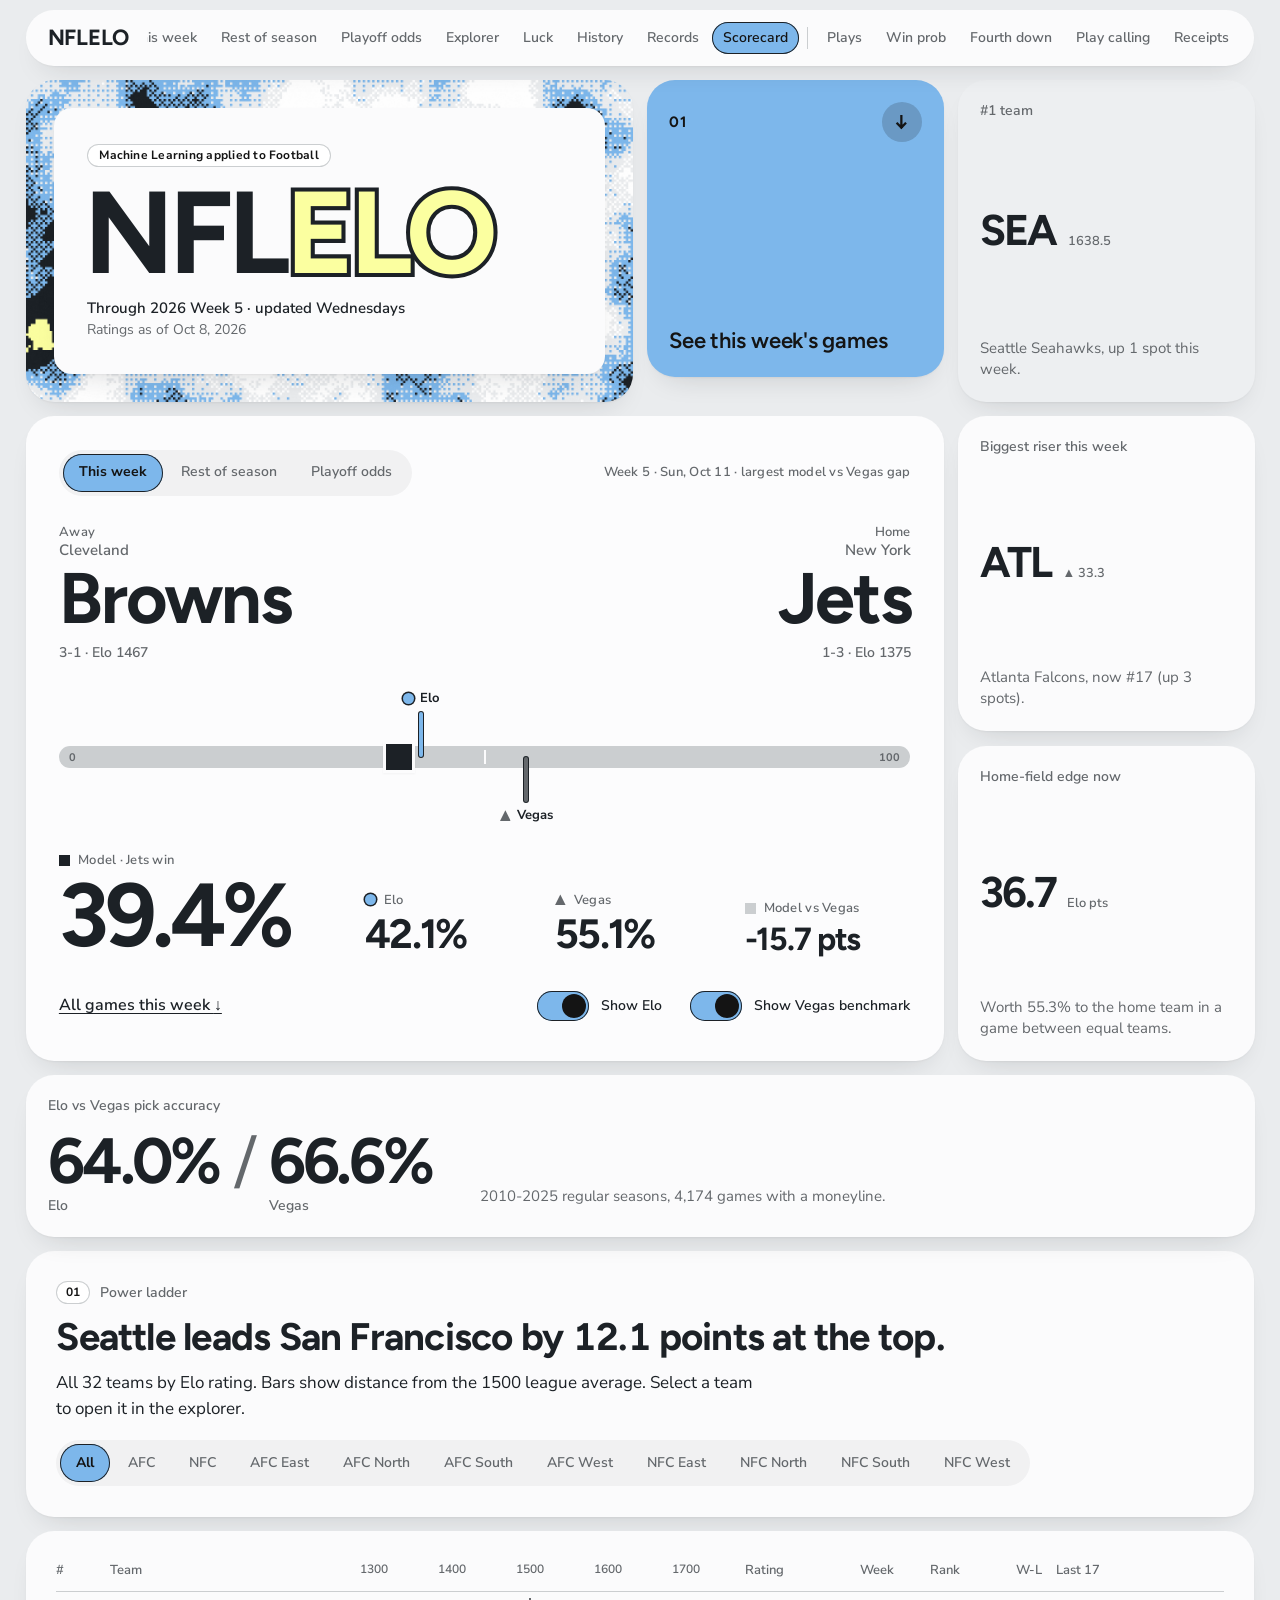
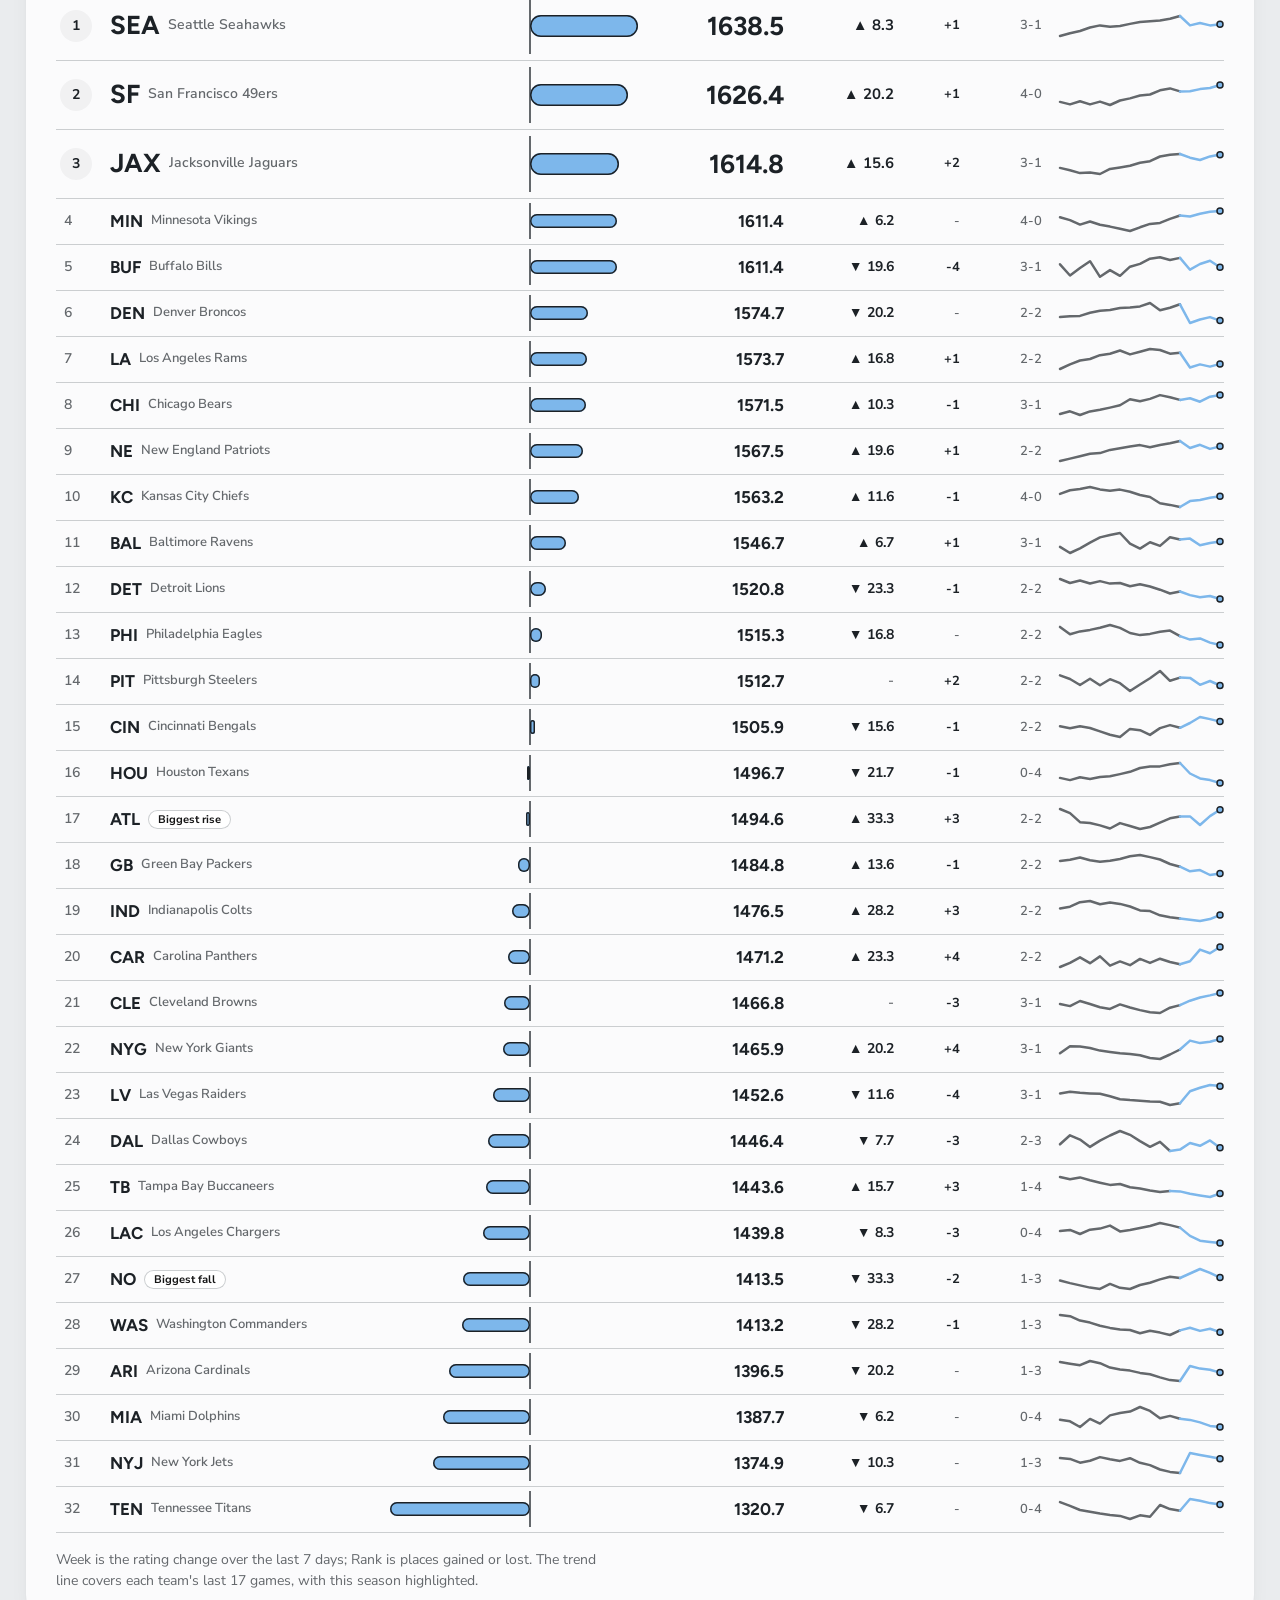
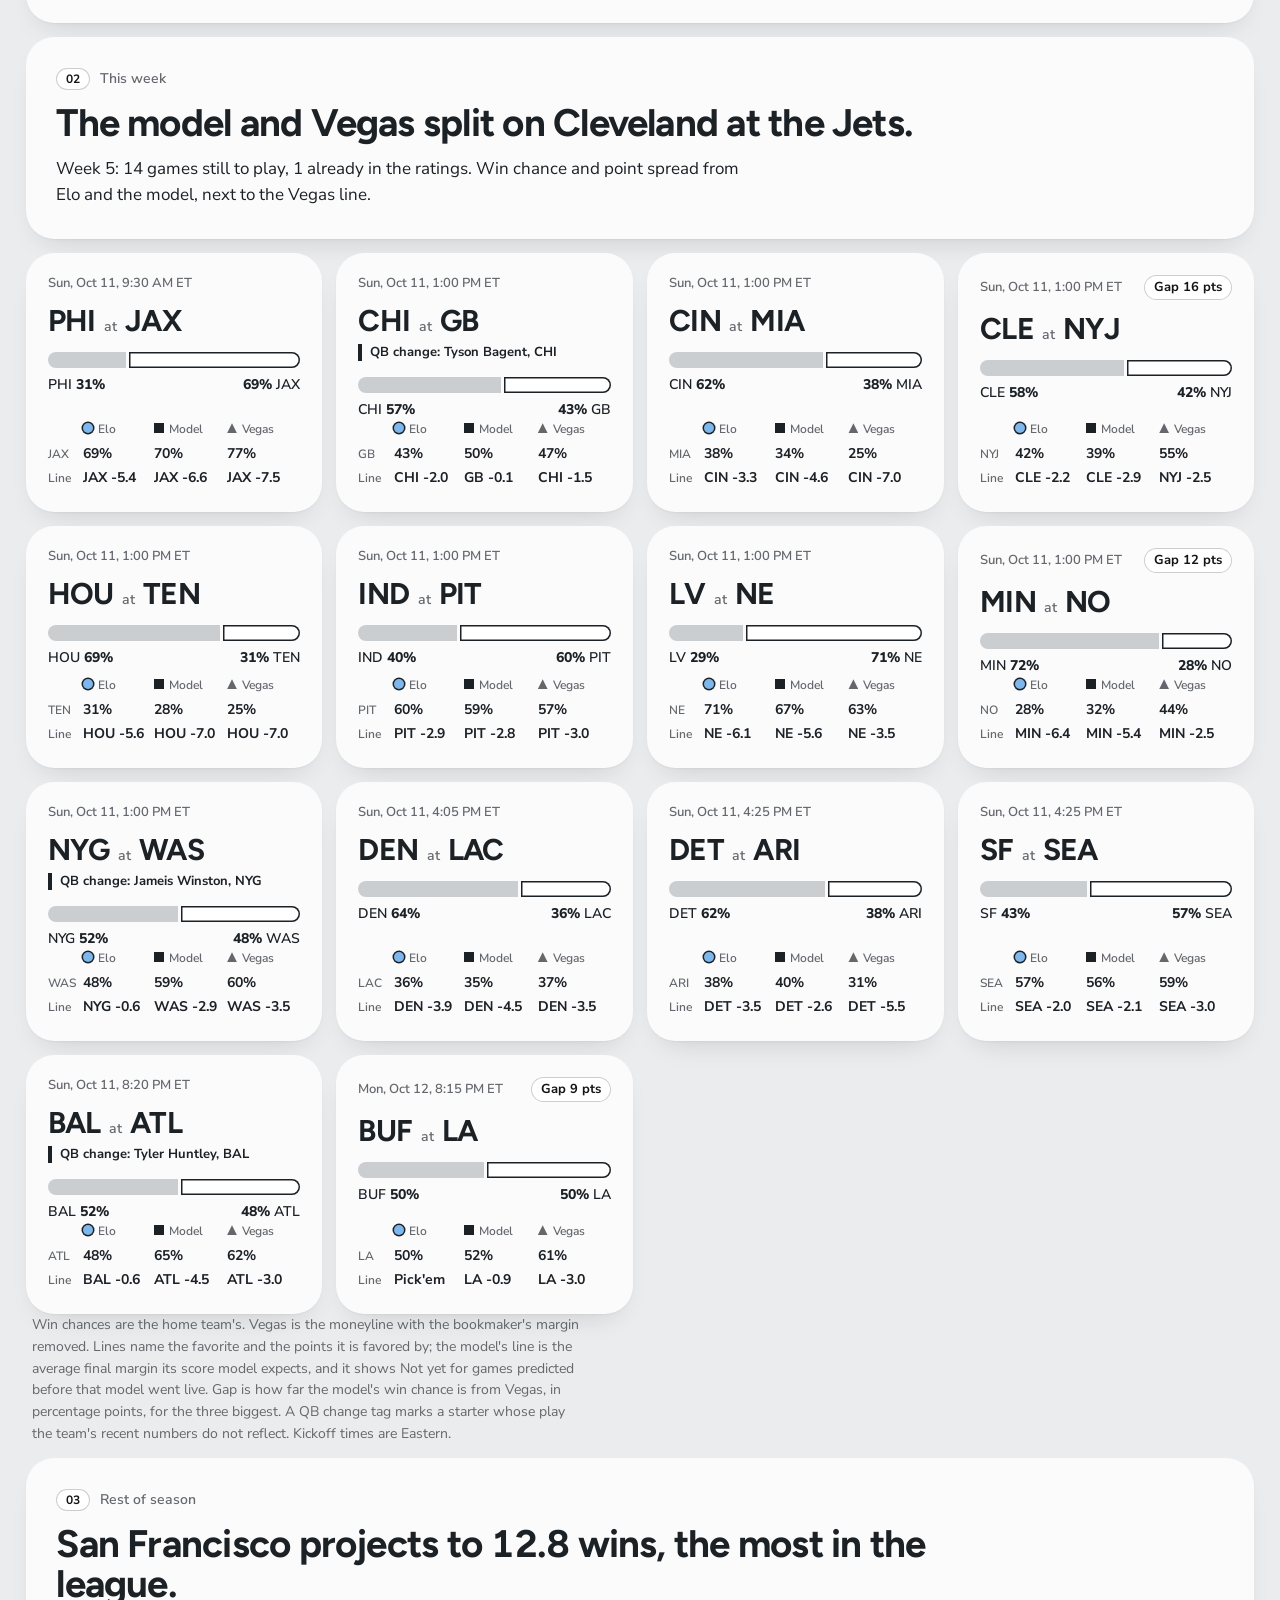
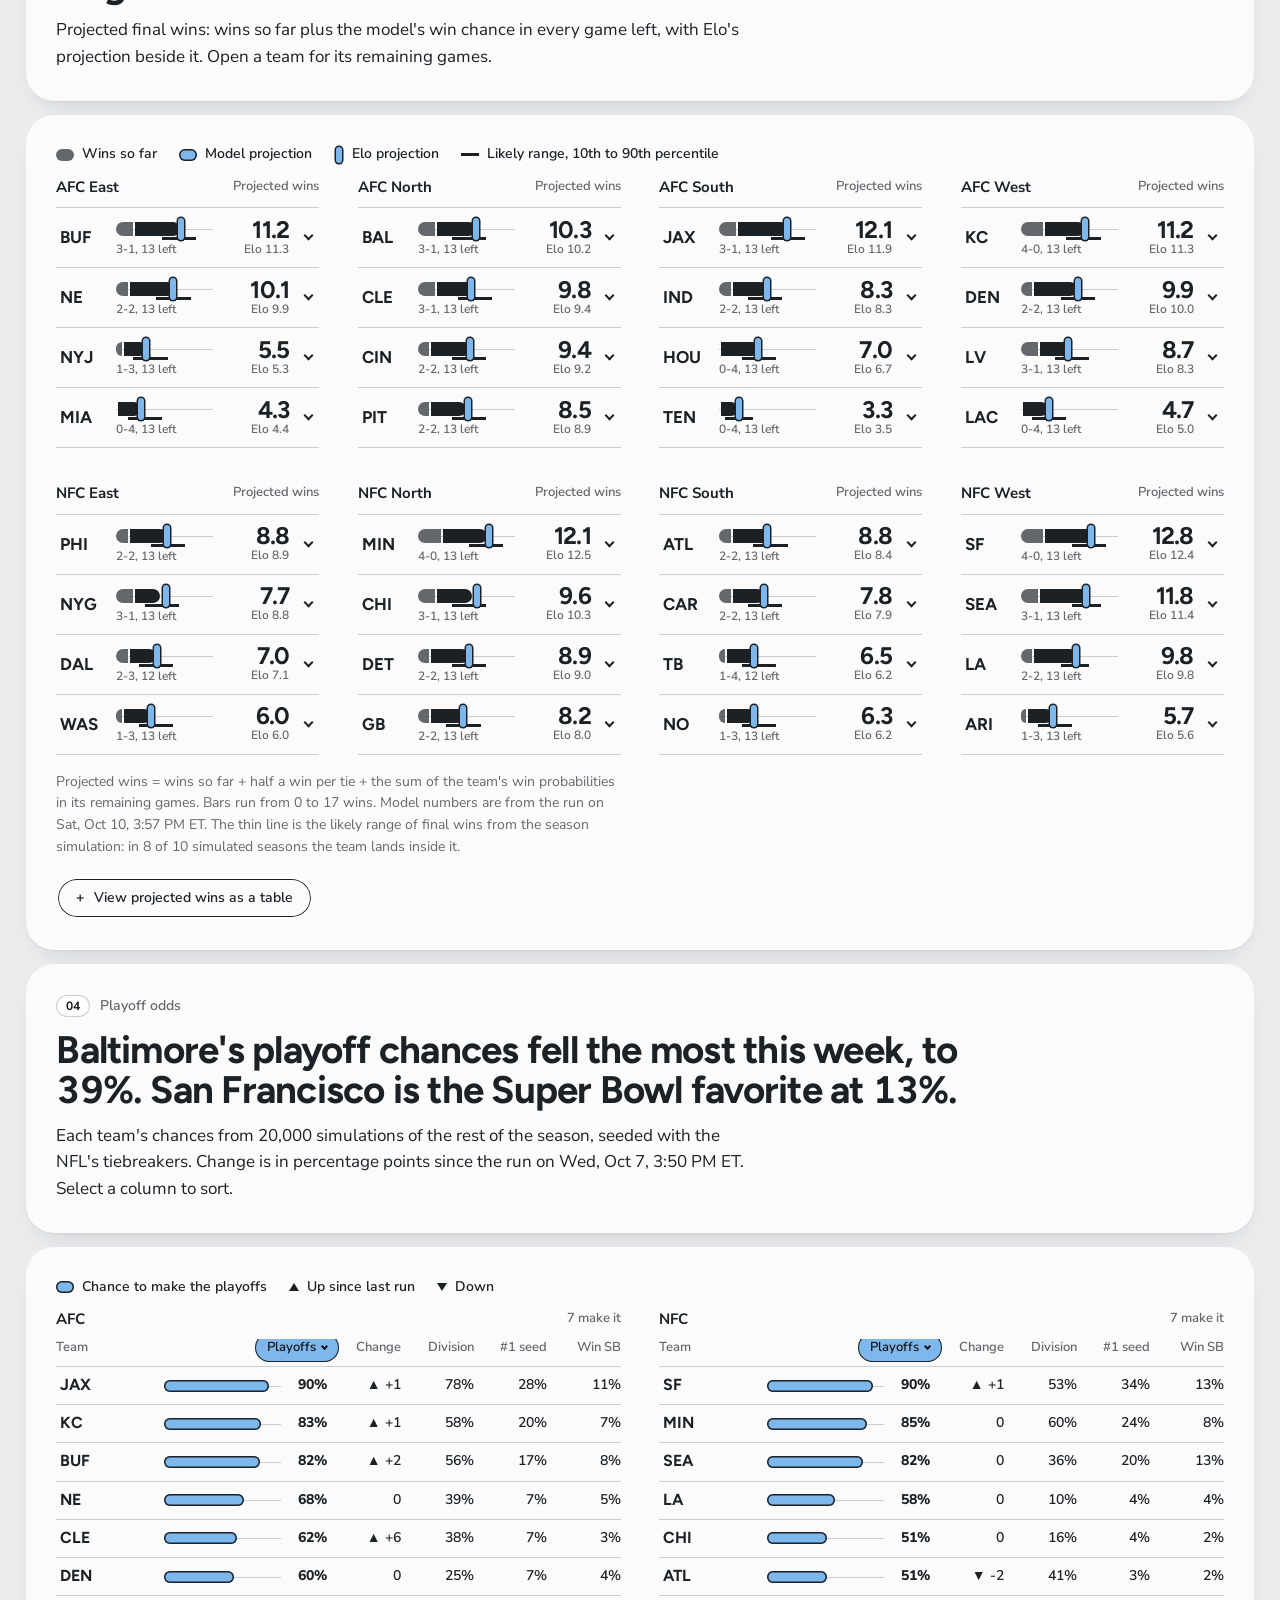
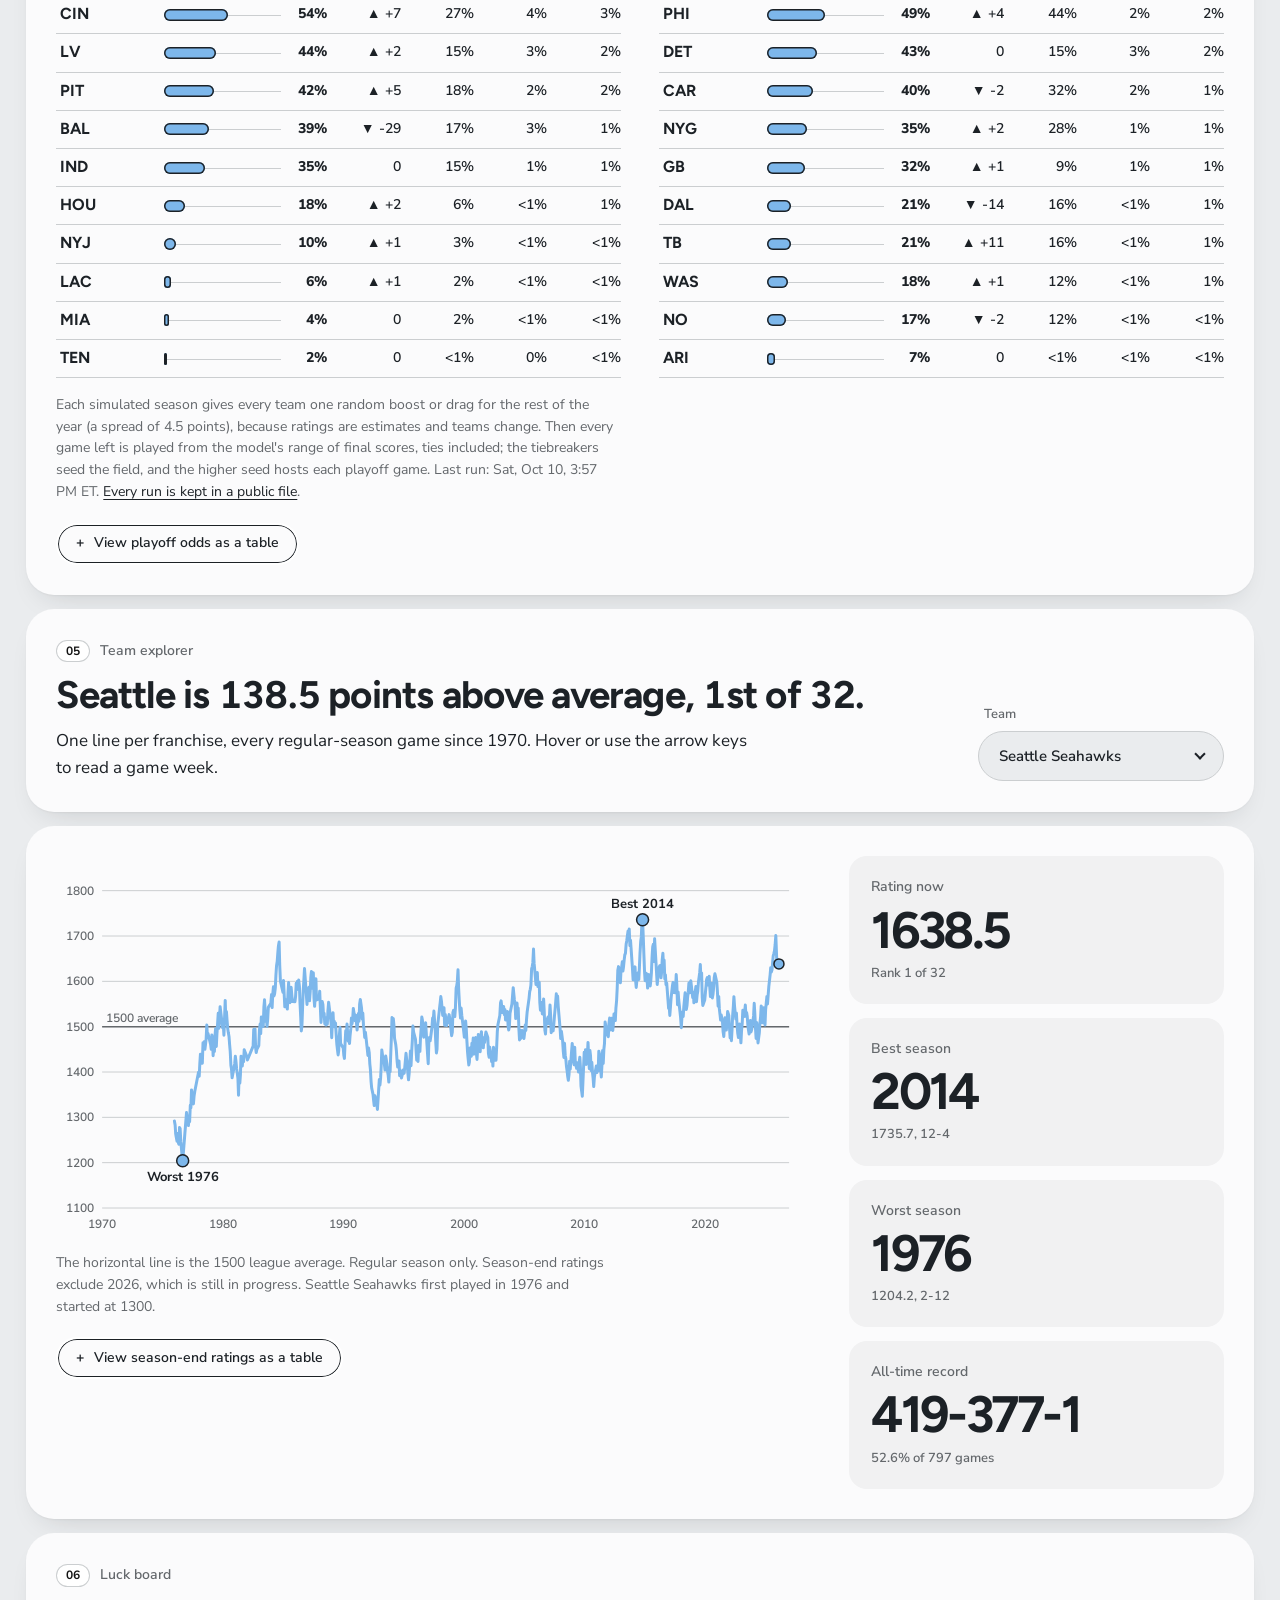
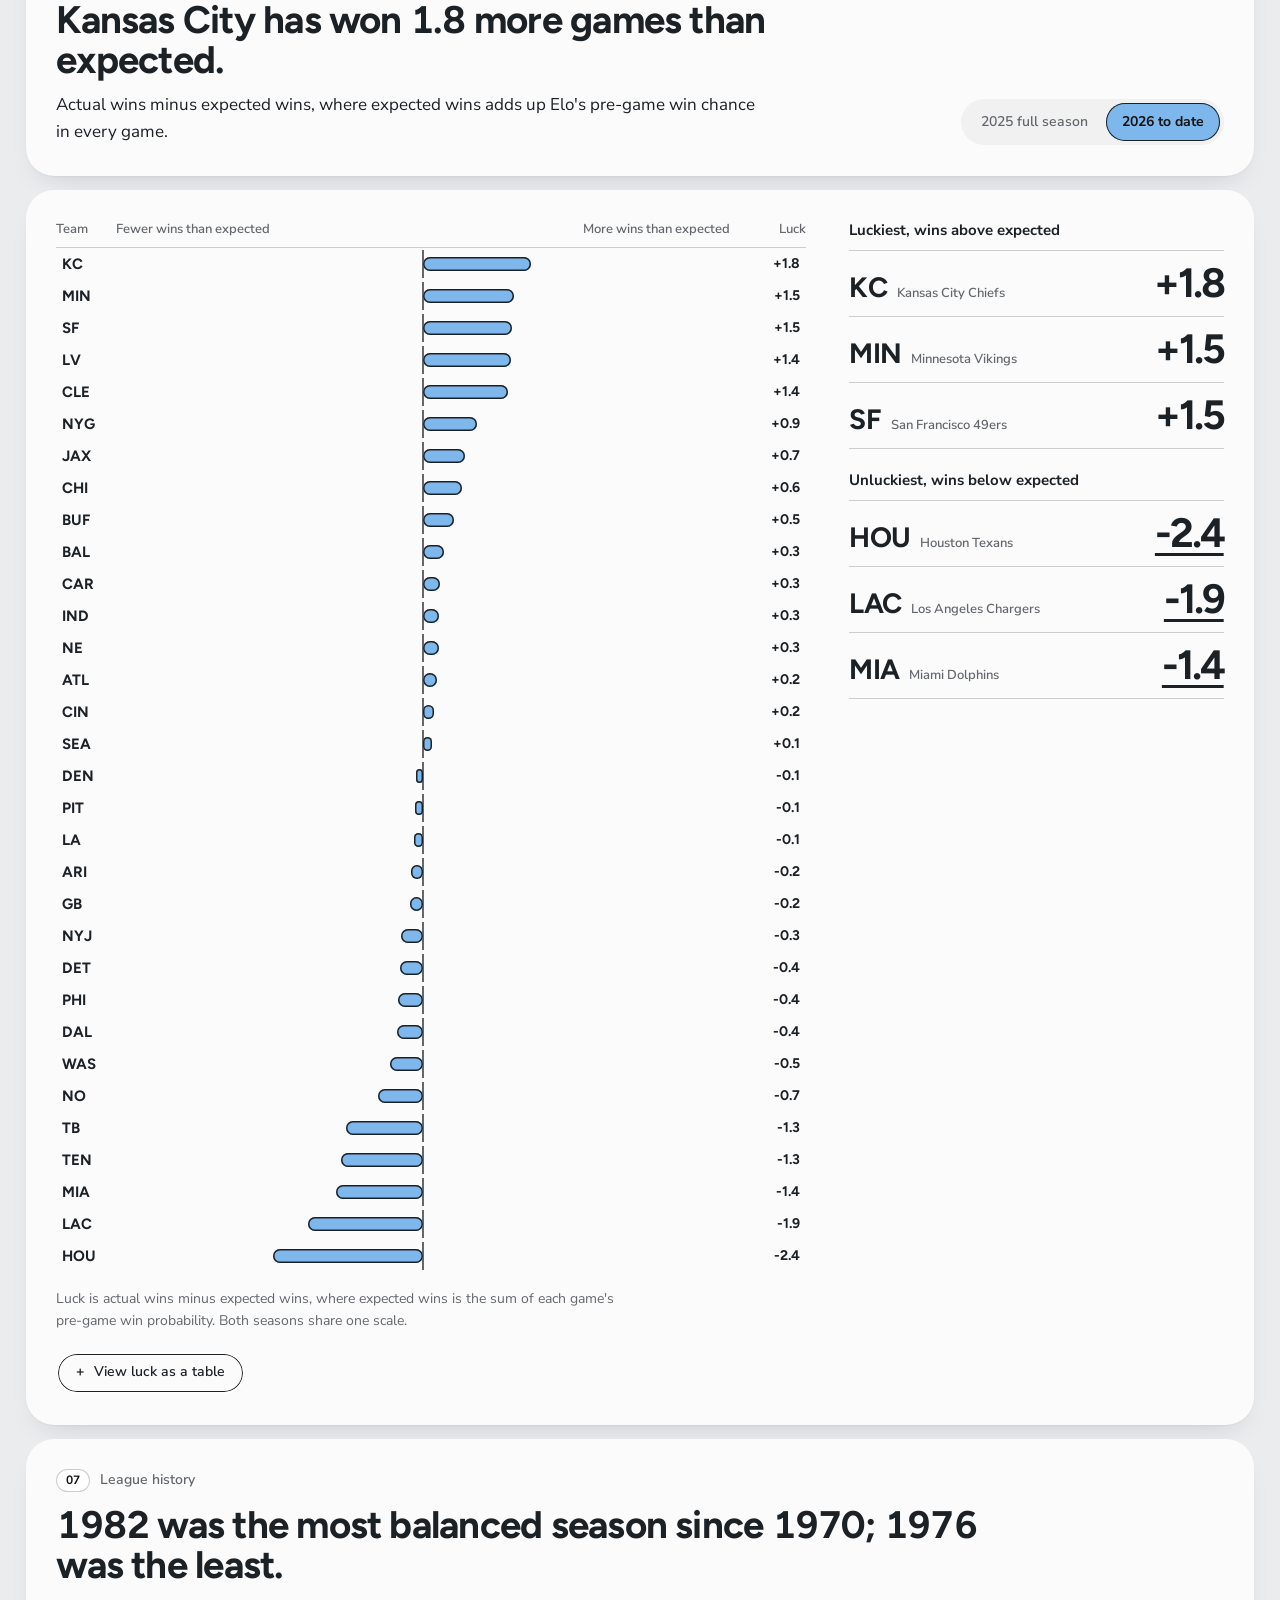
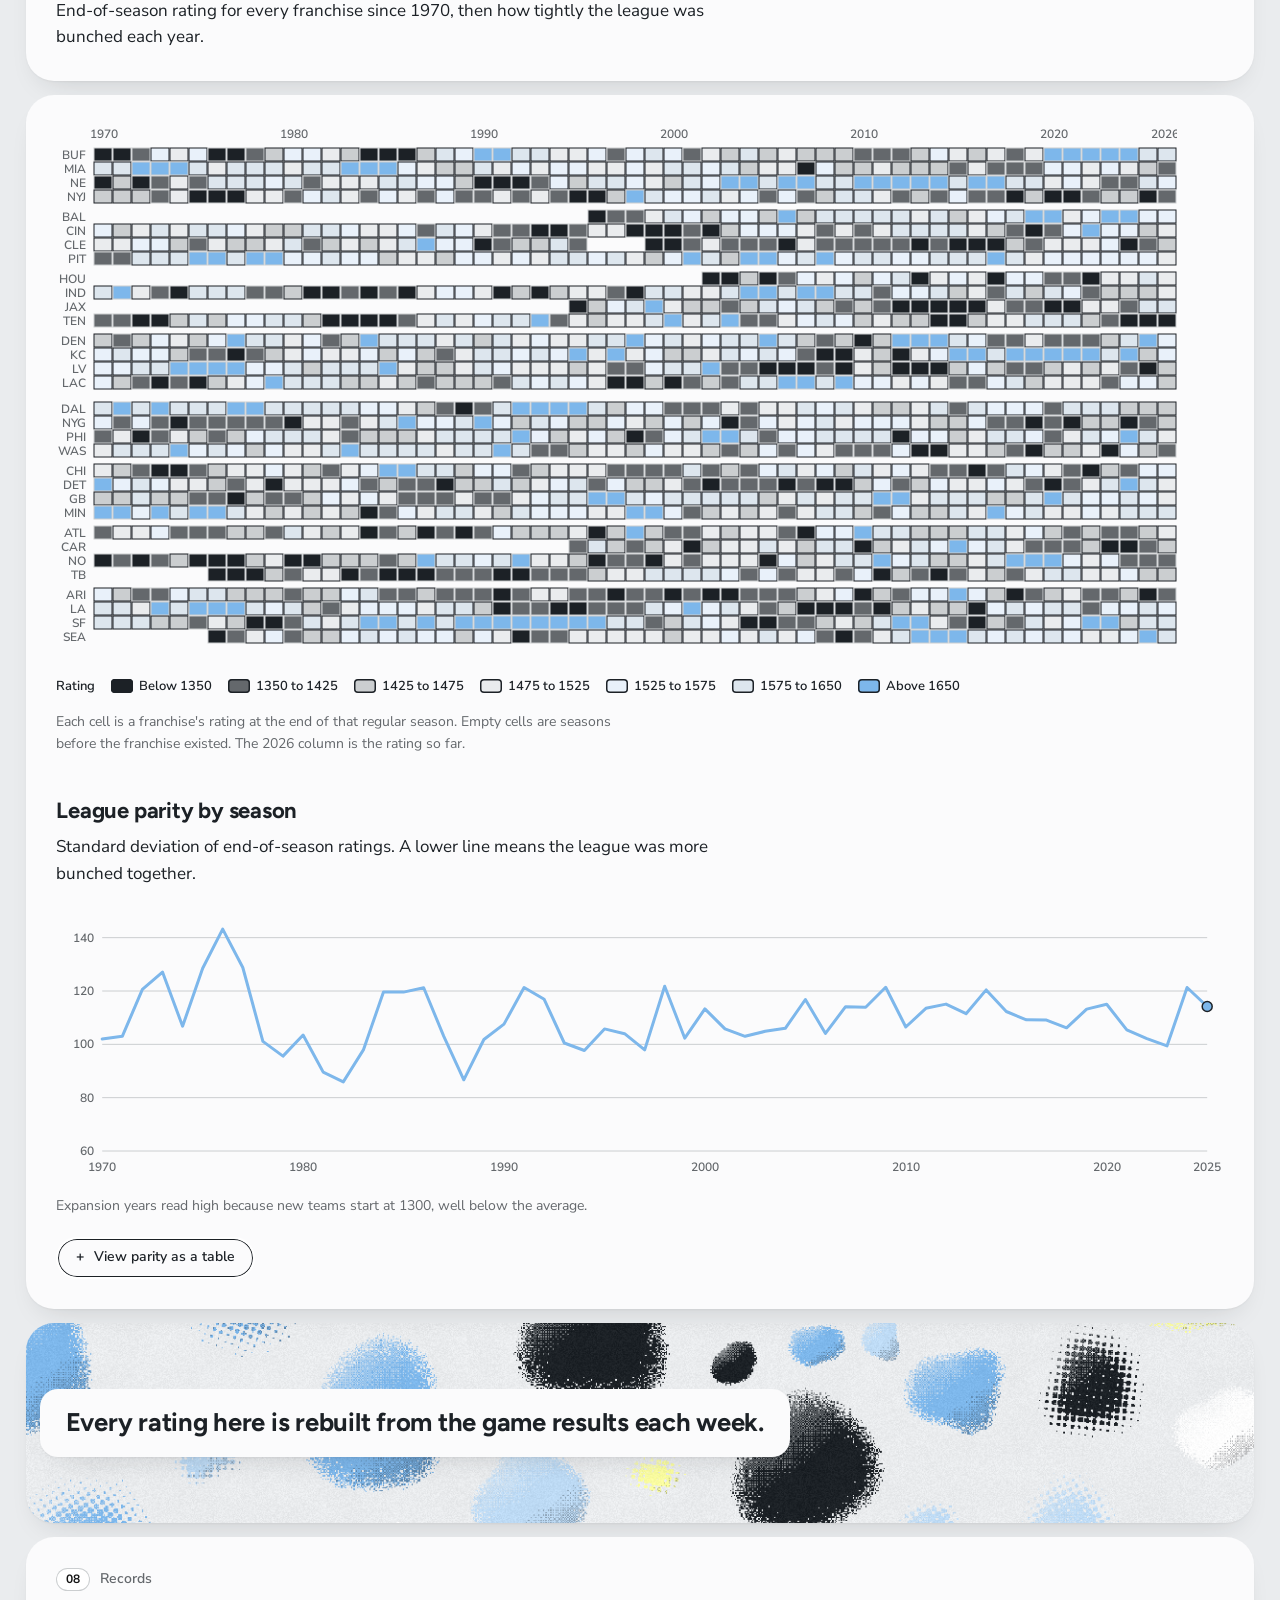
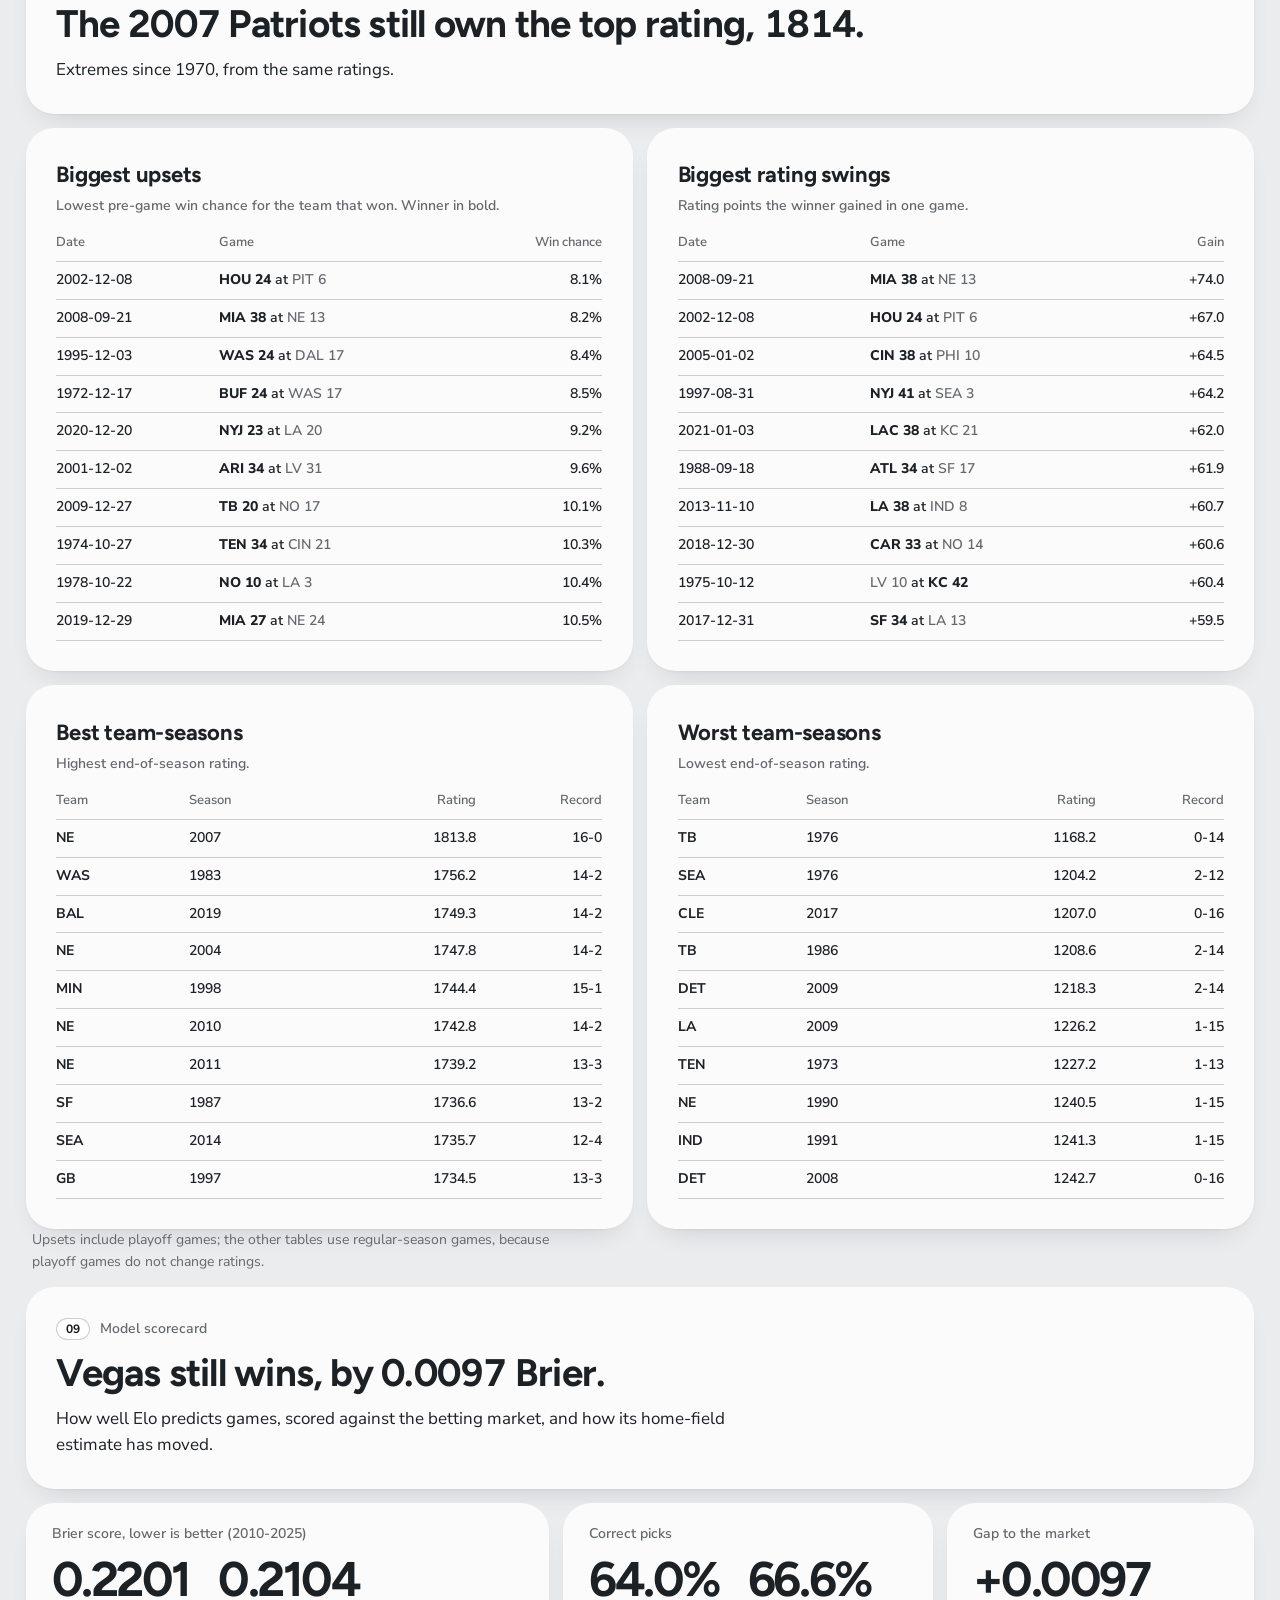
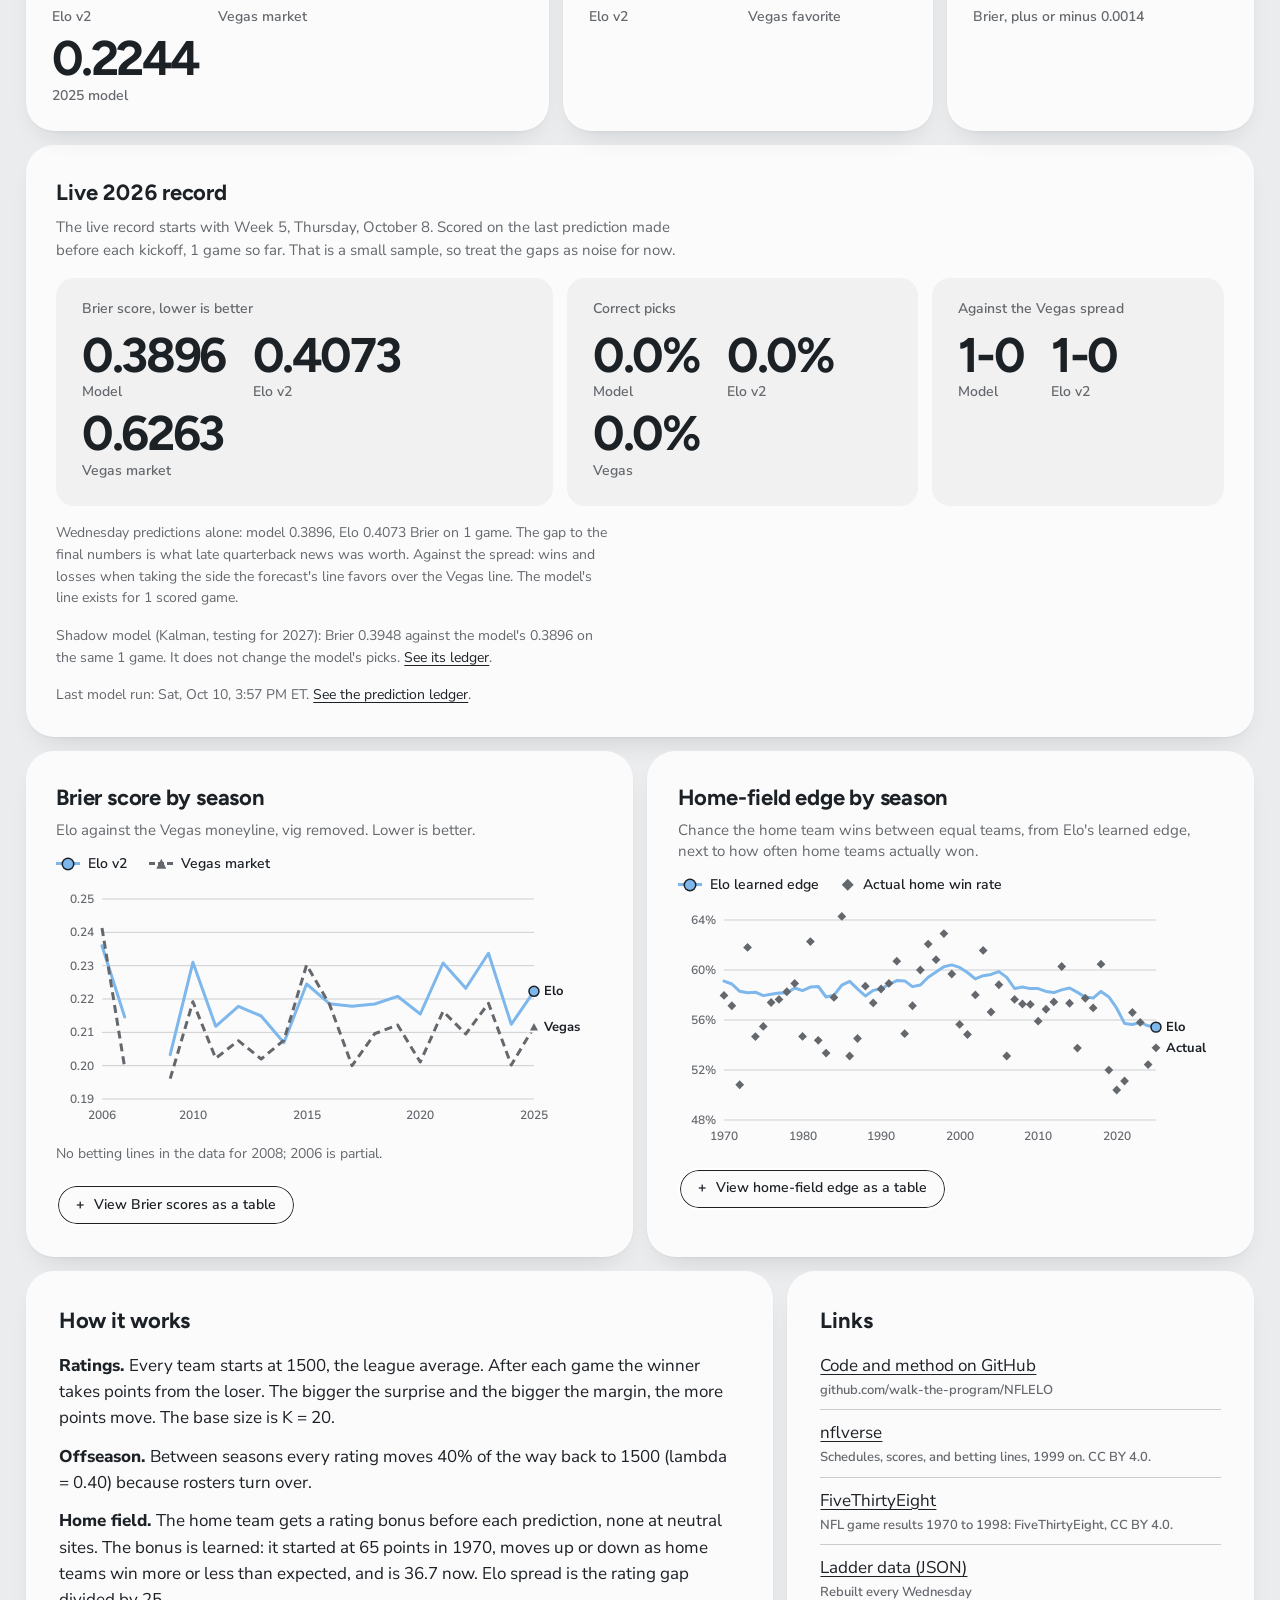
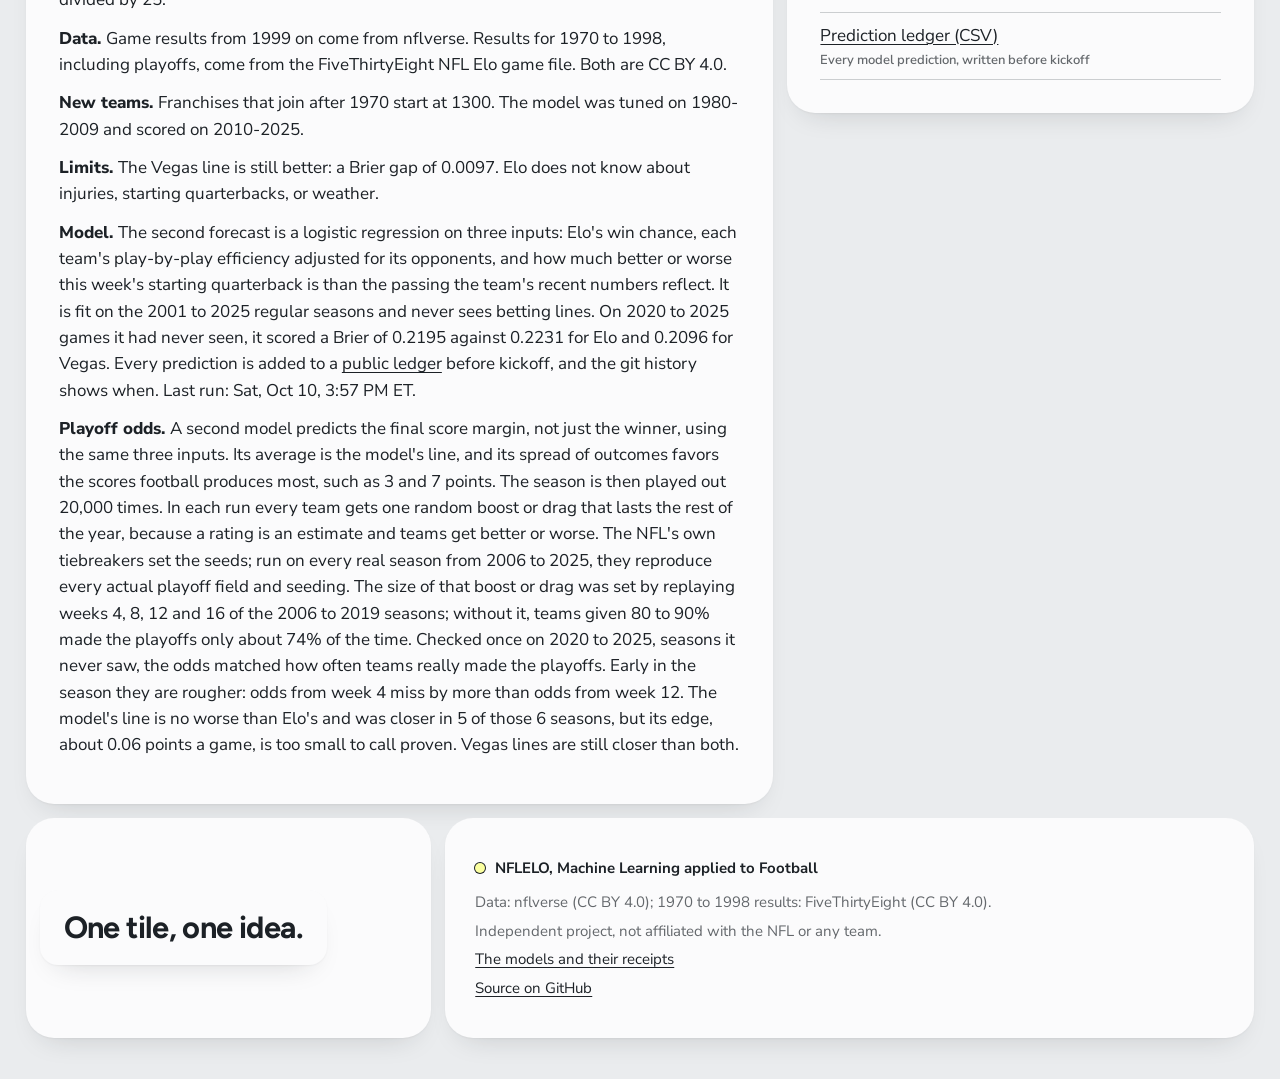
==== commit 7916732b: "Final Bento: #fbffa0 highlight word with ink outline (one-variable switch to blue), white secondary," ====
--- a/site/index.html
+++ b/site/index.html
@@ -41,7 +41,7 @@
 <header class="hero" id="top">
   <div class="wrap">
     <div class="board hero-board hero-index">
-      <section class="tile-m hero-art pat-aura" aria-label="NFLELO">
+      <section class="tile-m hero-art pat-terrain" aria-label="NFLELO">
         <div class="plate hero-plate">
           <p class="tagline"><span class="b-tag">Machine Learning applied to Football</span></p>
           <h1 class="wordmark">NFL<span class="hl">ELO</span></h1>
@@ -163,7 +163,7 @@
   </div>
   </section>
 
-  <div class="wrap band-wrap"><div class="band pat-band"><p class="plate">Every rating here is rebuilt from the game results each week.</p></div></div>
+  <div class="wrap band-wrap"><div class="band pat-pebbles"><p class="plate">Every rating here is rebuilt from the game results each week.</p></div></div>
   <section class="sec" id="records" aria-labelledby="records-h" tabindex="-1">
   <div class="wrap">
   <div class="board sec-board">
@@ -197,7 +197,7 @@
 
 <footer class="wrap foot">
   <div class="board foot-board">
-    <div class="tile-m foot-art pat-halftone"><p class="motto plate">One tile, one idea.</p></div>
+    <div class="tile-m foot-art foot-plain"><p class="motto plate">One tile, one idea.</p></div>
     <div class="tile-m foot-links">
       <p class="foot-dot"><i aria-hidden="true"></i>NFLELO, Machine Learning applied to Football</p>
       <p id="credit">Data: nflverse (CC BY 4.0); 1970 to 1998 results: FiveThirtyEight (CC BY 4.0).</p>
--- a/site/brand.css
+++ b/site/brand.css
@@ -1,6 +1,6 @@
 /* ==========================================================================
    NFLELO brand tokens and materials: Bento Grid, light mode only.
-   Source of truth: context/brand-bento.md (Walker's brand brief, 2026-10-10). Every hex below is the brief's value and
+   Source of truth: context/brand.md (Walker's brand brief, 2026-10-10). Every hex below is the brief's value and
    nothing else is added. styles.css builds the pages on top of this.
 
    Materials: tiles are radius 28 on the canvas board with 14px gaps, no borders and one soft shadow. Sub-tiles are radius 18,
@@ -11,8 +11,8 @@
 /* ---- the brief's CSS variables ---- */
 :root {
   --primary: #7db7eb;
-  --secondary: #f0c5c6;
-  --accent: #f0ec5e;
+  --secondary: #ffffff;
+  --accent: #fbffa0;
   --neutral-dark: #1c2126;
   --neutral-light: #f5f7f9;
   --on-primary: #141414;
@@ -35,11 +35,11 @@
   --ink: #1c2126;
   --muted: #64686c;
   --line: #cbced0;
-  --accent-ink: #aa810e;
+  --accent-ink: #a38400;
   --pri-tint: #dde6ee;
-  --sec-tint: #ebe6e8;
+  --sec-tint: #edeff1;
   --ab-tile: #fbfbfc;
-  --ab-tile-sec: #f9f0f1;
+  --ab-tile-sec: #fcfcfd;
   --ab-tile-pri: #e9f1fa;
   --ab-sub: #f1f1f2;
   --ab-pri-hover: #8dc0ed;
@@ -134,12 +134,21 @@
 /* ---- tag (secondary fill, on-secondary text) ---- */
 .b-chip, .b-tag {
   display: inline-block; flex: none; padding: 4px 12px; white-space: nowrap;
-  background: var(--secondary); color: var(--on-secondary); border: 0; border-radius: 999px;
+  background: var(--secondary); color: var(--on-secondary); border: 0; border-radius: 999px; box-shadow: inset 0 0 0 1px var(--line);
   font: 700 12px/1.2 var(--font-body); letter-spacing: 0.02em;
 }
 
-/* ---- highlight word: accent-ink as large text, once per view ---- */
-.hl { color: var(--accent-ink); }
+/* ---- highlight word, once per view (Walker override 2026-10-10): the accent #fbffa0 with an ink outline ----
+   One-line switch to blue: change --hl-fill to var(--primary). */
+:root {
+  --hl-fill: var(--accent);
+  /* --hl-fill: var(--primary); */
+  --hl-stroke: var(--ink);
+}
+.hl { color: var(--hl-fill); -webkit-text-stroke: 0.07em var(--hl-stroke); paint-order: stroke fill; }
+@supports not ((-webkit-text-stroke: 1px black) or (text-stroke: 1px black)) {
+  .hl { color: var(--ink); background: var(--hl-fill); border-radius: 8px; padding: 0 .08em; }
+}
 
 /* ---- data bar: line track, secondary fill with an ink edge so it reads (secondary is 1.1:1 on the line) ---- */
 .b-bar { background: var(--line); height: 14px; border-radius: 999px; overflow: hidden; }
@@ -182,11 +191,8 @@
 .b-meter.knob-elo .b-meter__knob { background: var(--primary); border-color: var(--ink); border-radius: 50%; }
 
 /* ---- pattern materials. Text never sits on a pattern: it sits on a tile plate. ---- */
-.pat-aura { background: var(--canvas) url("assets/hero-aura.png") center / cover no-repeat; }
 .pat-terrain { background: var(--canvas) url("assets/hero-terrain.png") center / cover no-repeat; }
 .pat-pebbles { background: var(--canvas) url("assets/tex-pebbles.png") center / cover no-repeat; }
-.pat-halftone { background: var(--canvas) url("assets/tile-halftone.svg") 0 0 / 160px 160px repeat; }
-.pat-band { background: var(--canvas) url("assets/band-gradpanes.svg") center / cover no-repeat; }
 /* a plate carries text over a pattern: a sub-level tile, so radius 18 */
 .plate { background: var(--ab-tile); color: var(--ink); border-radius: var(--r-sub); box-shadow: var(--ab-shadow); }
 
--- a/site/styles.css
+++ b/site/styles.css
@@ -10,7 +10,7 @@
      and areas, and every fill that has to be read carries an ink edge.
      Fourth-down GO / FG / PUNT = primary / secondary / line fills with an ink outline; toss-ups are --ab-sub with a
      dotted ink outline. Heatmap = seven discrete token bins, pale cells outlined in ink.
-     Accent: the one headline word (as --accent-ink text), plus a dot in the footer. */
+     Accent: the one headline word (the accent with an ink outline, see .hl in brand.css), plus a dot in the footer. */
 
 :root {
   --gutter: clamp(14px, 2vw, 28px);
@@ -932,3 +932,10 @@
 .tvrow .up, .tvrow .down { font-weight: 700; }
 .tvrow .em { color: var(--muted); font-weight: 600; }
 @media (max-width: 759px) { .tvrow { grid-template-columns: 70px minmax(0, 1fr) 56px 64px; } .tvrow .em, .tvhead .em { display: none; } .tvrow .nm { display: none; } }
+
+/* ---- white secondary (2026-10-10): white fills get an edge so they read on white tiles ---- */
+.kn, .tag-fill, .game .when .tag, .v-pass, .me, .find .fn { box-shadow: inset 0 0 0 1px var(--line); }
+.sw-fg, .opt-fg::before, .sc.run { box-shadow: inset 0 0 0 1.5px var(--ink); }
+
+/* footer tile: plain tile (the one pebble texture per page is the mid-page band) */
+.foot-plain { background: var(--ab-tile); }
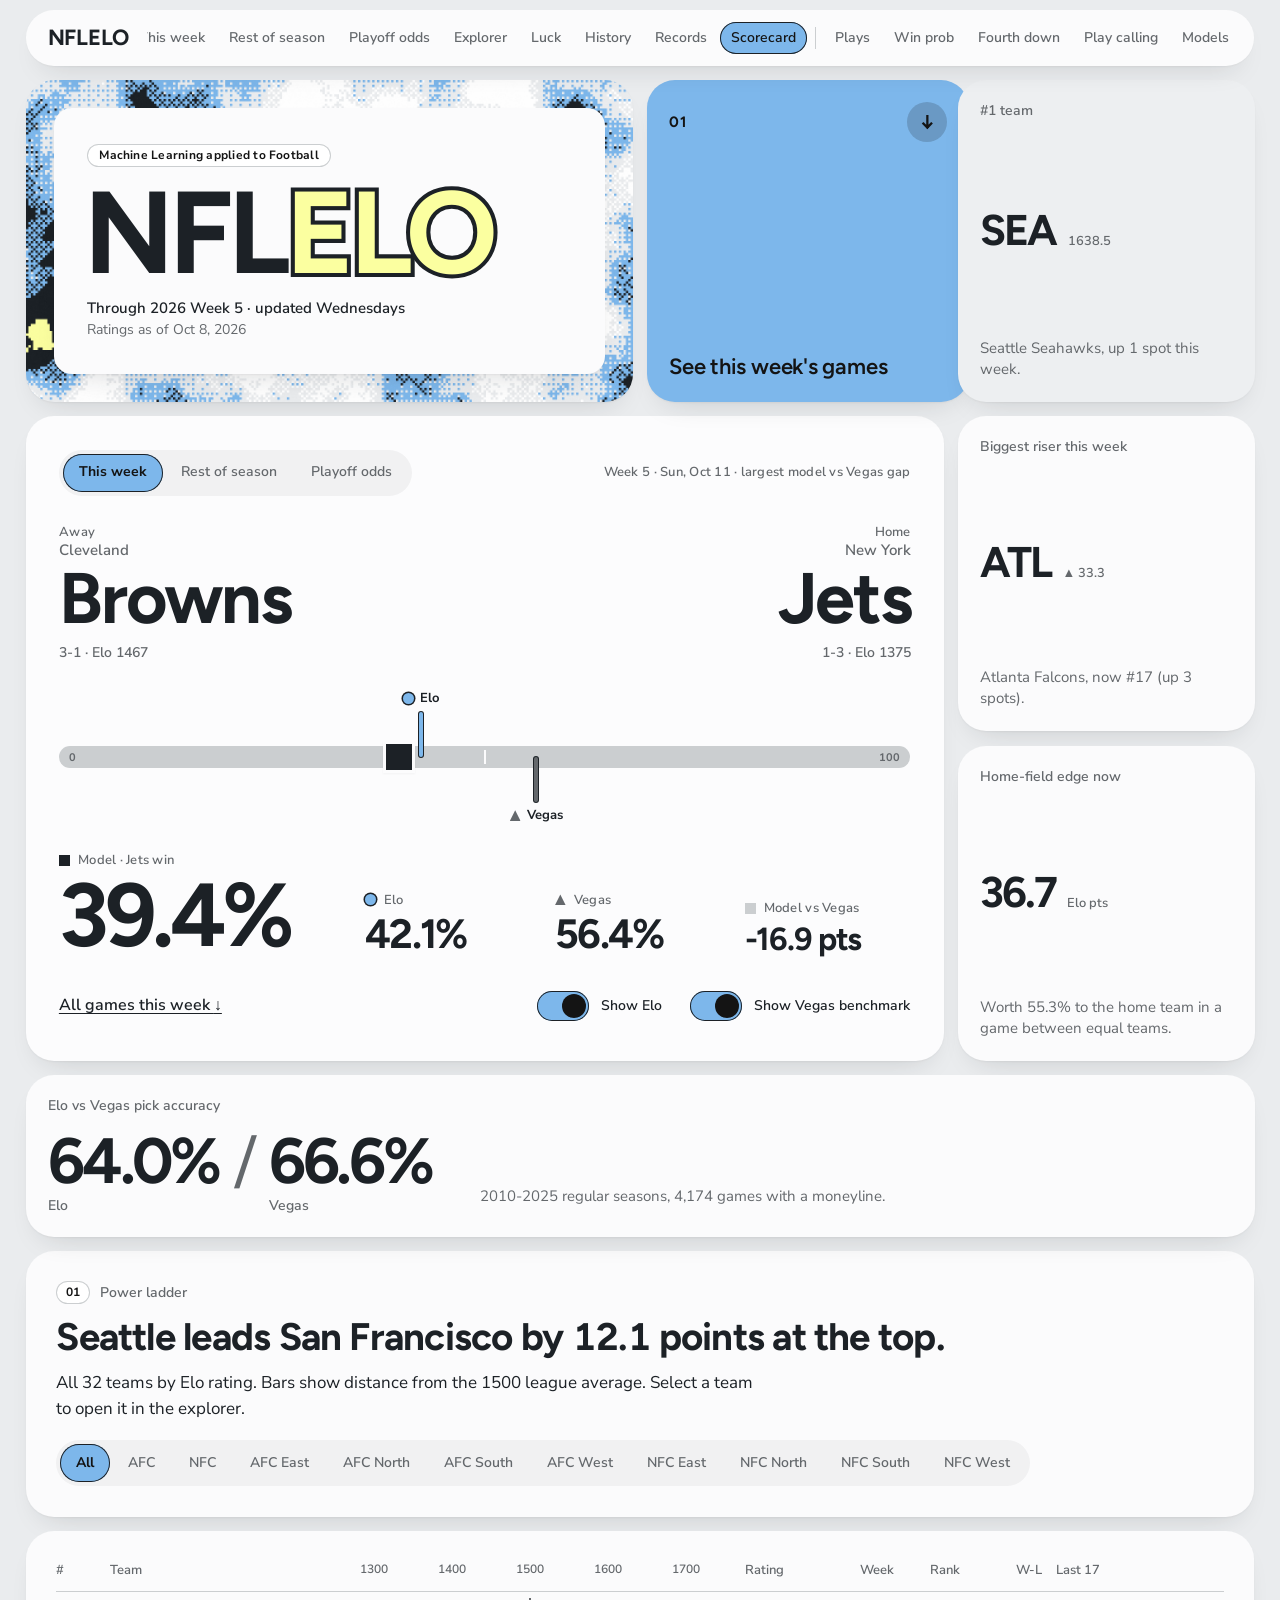
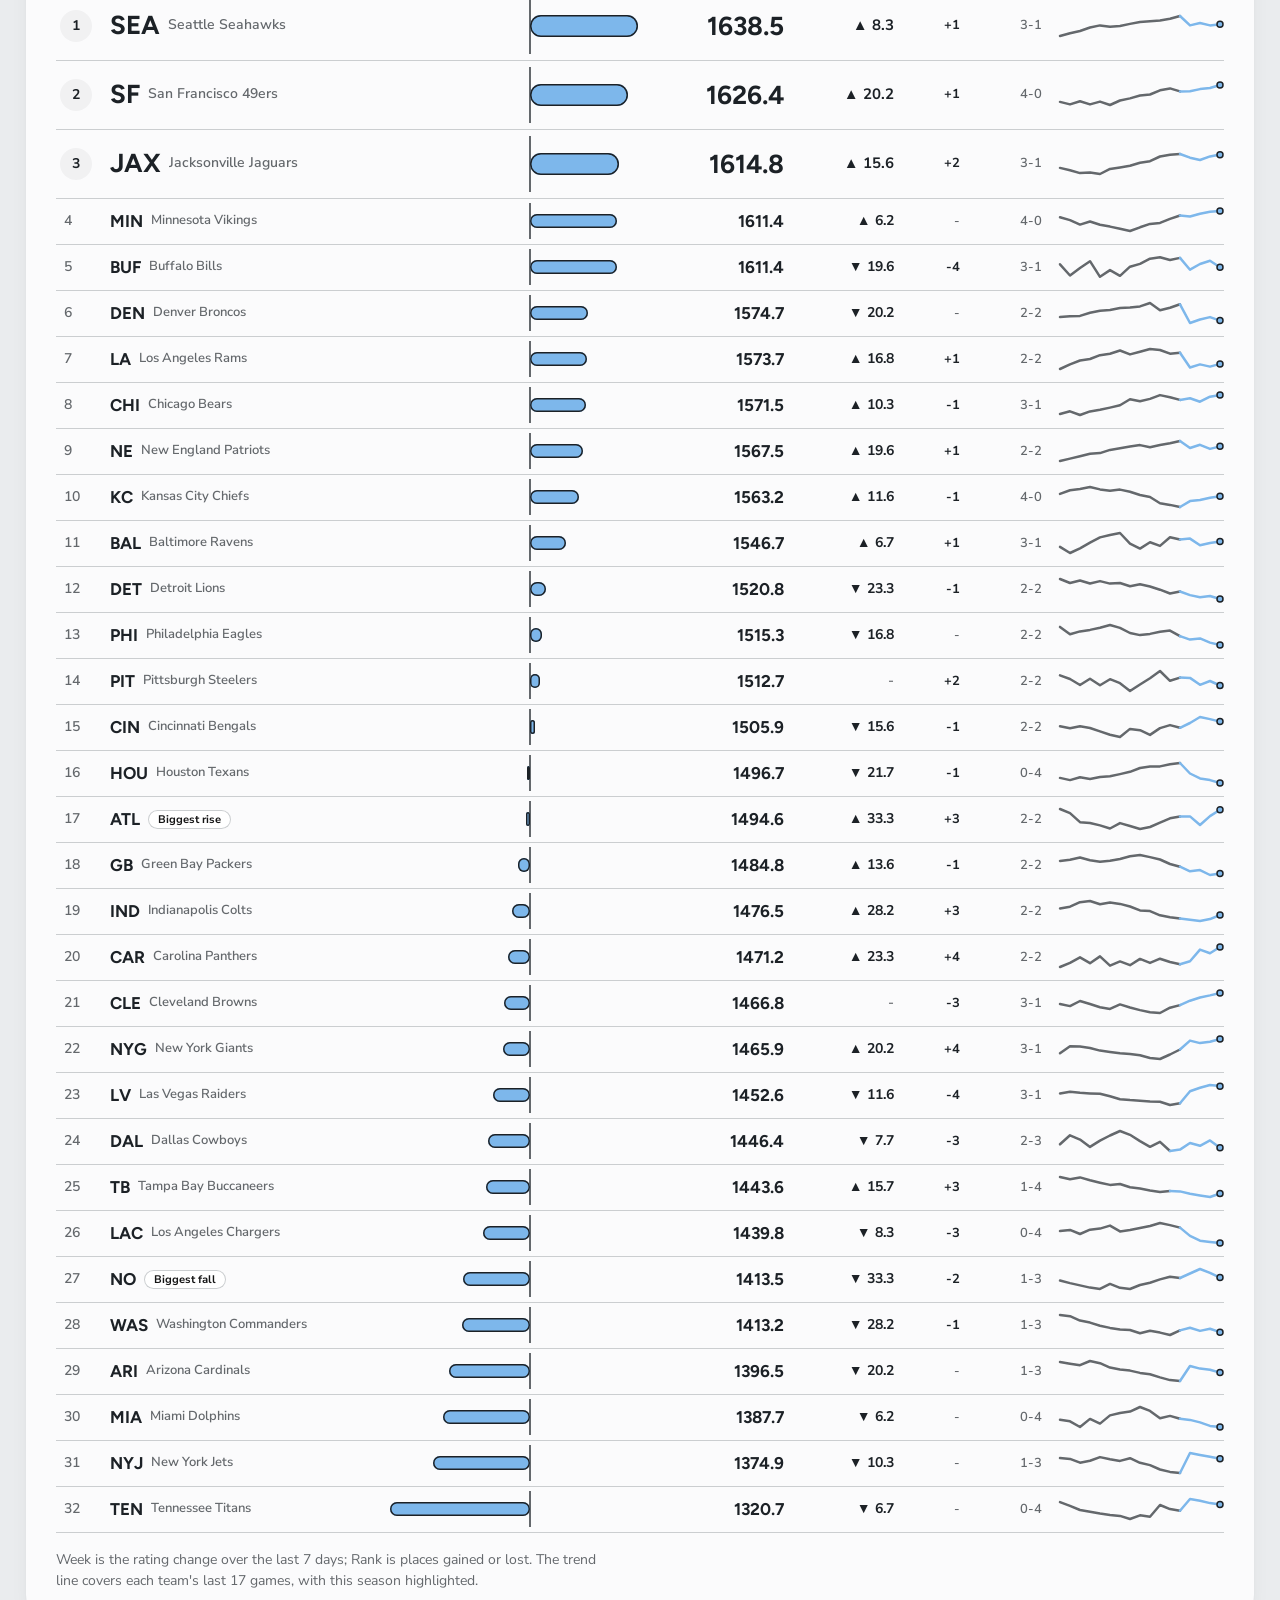
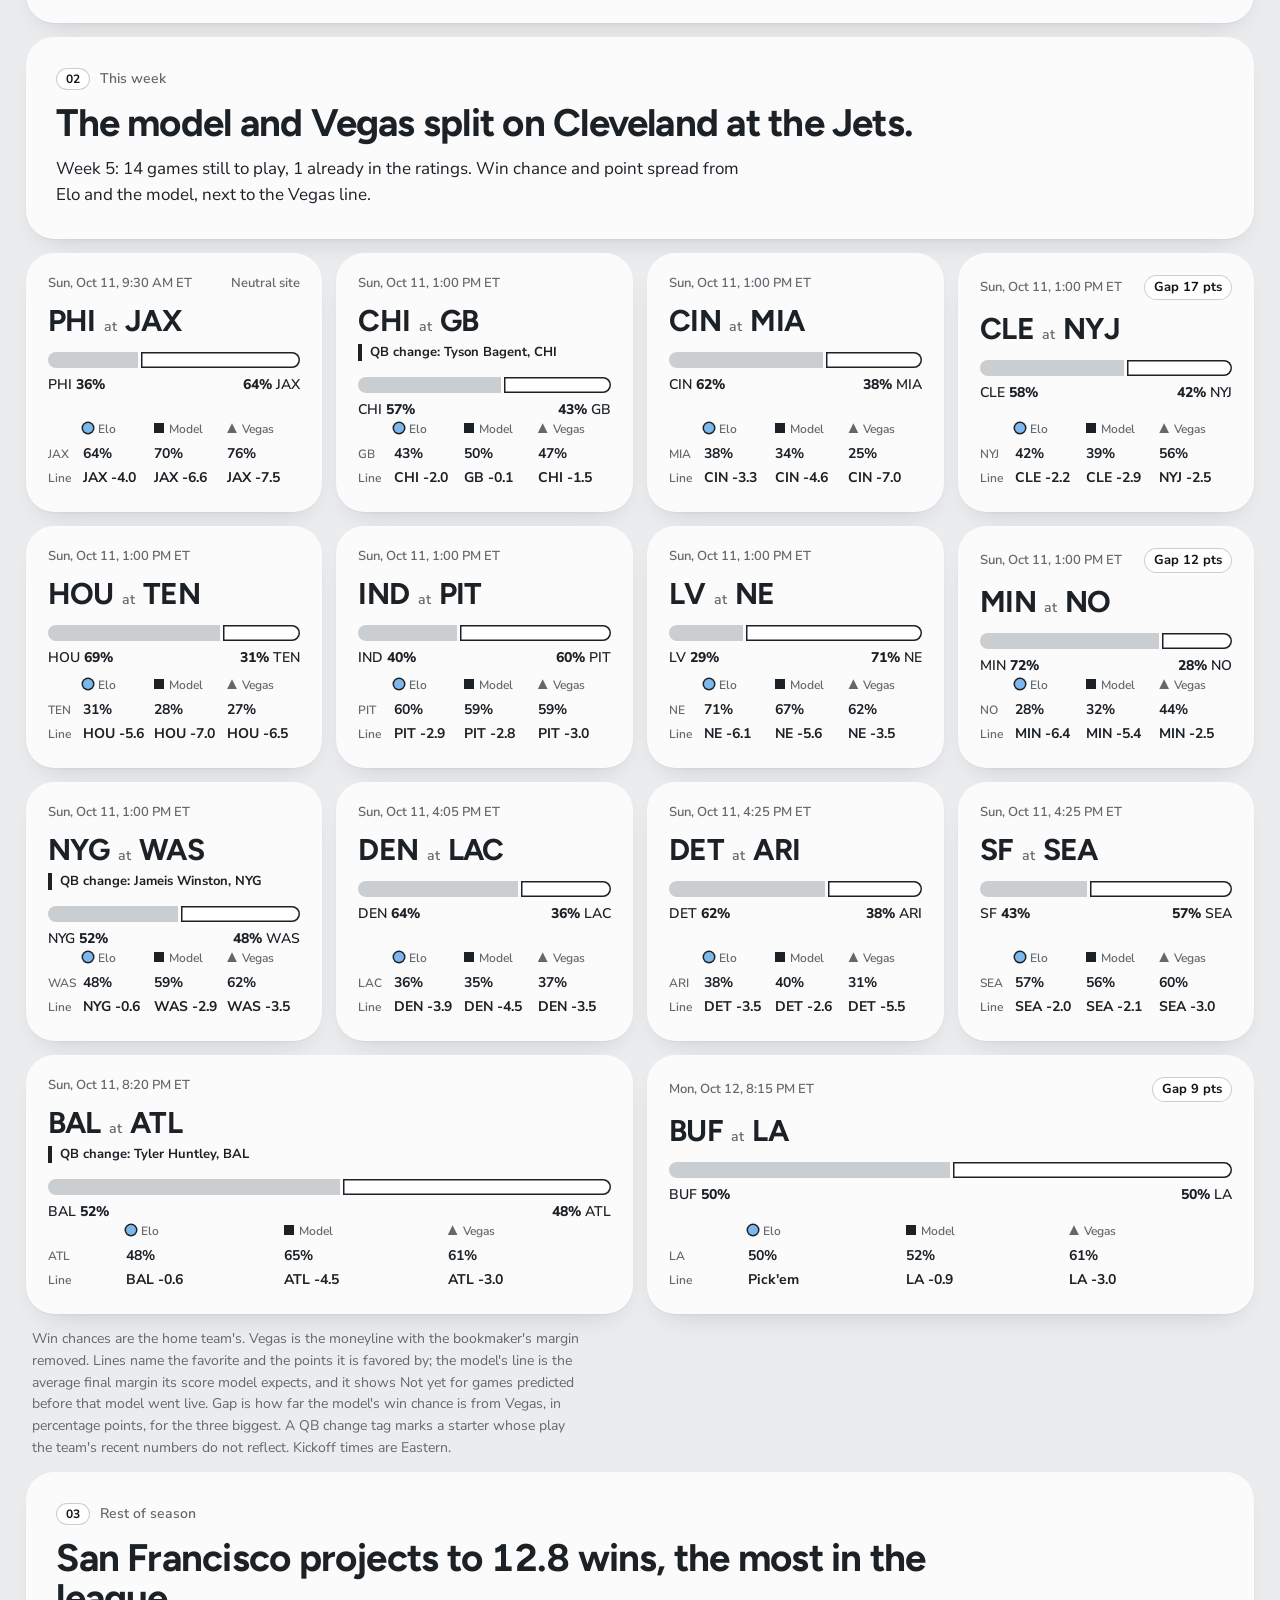
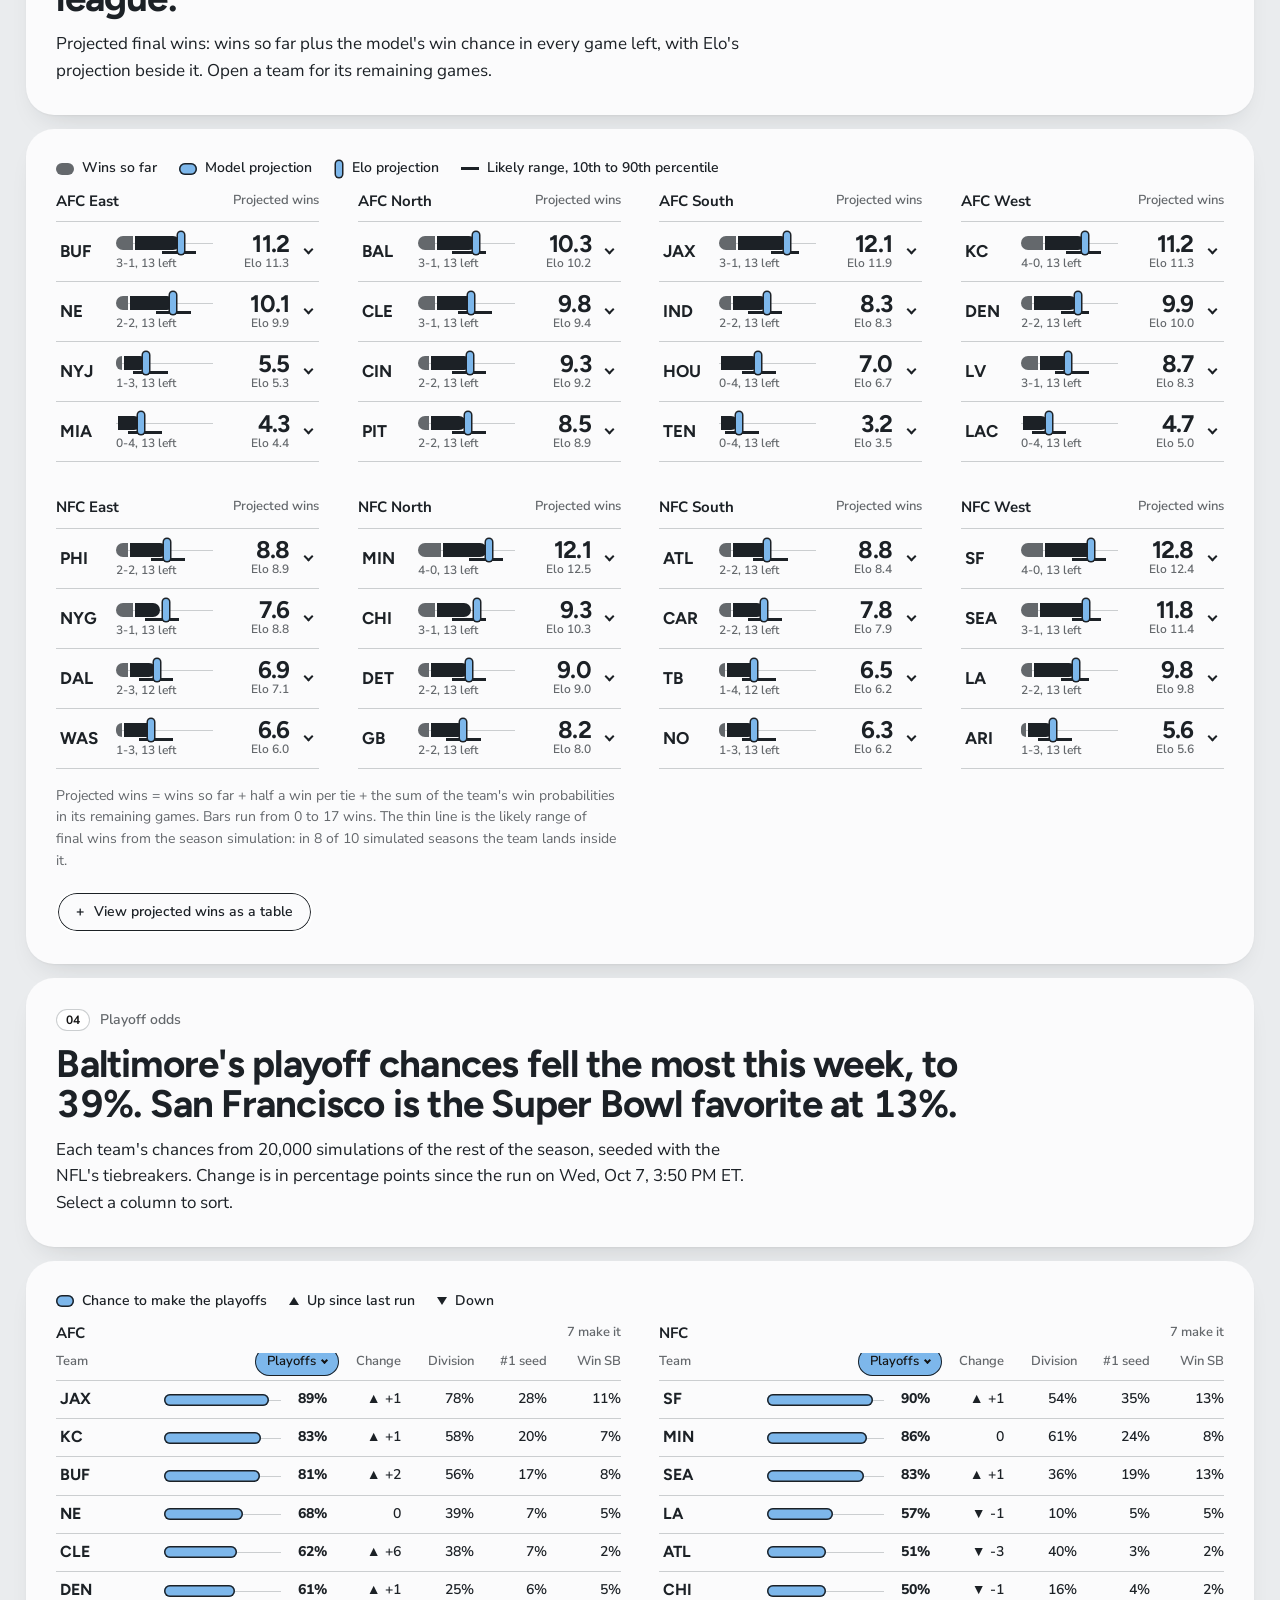
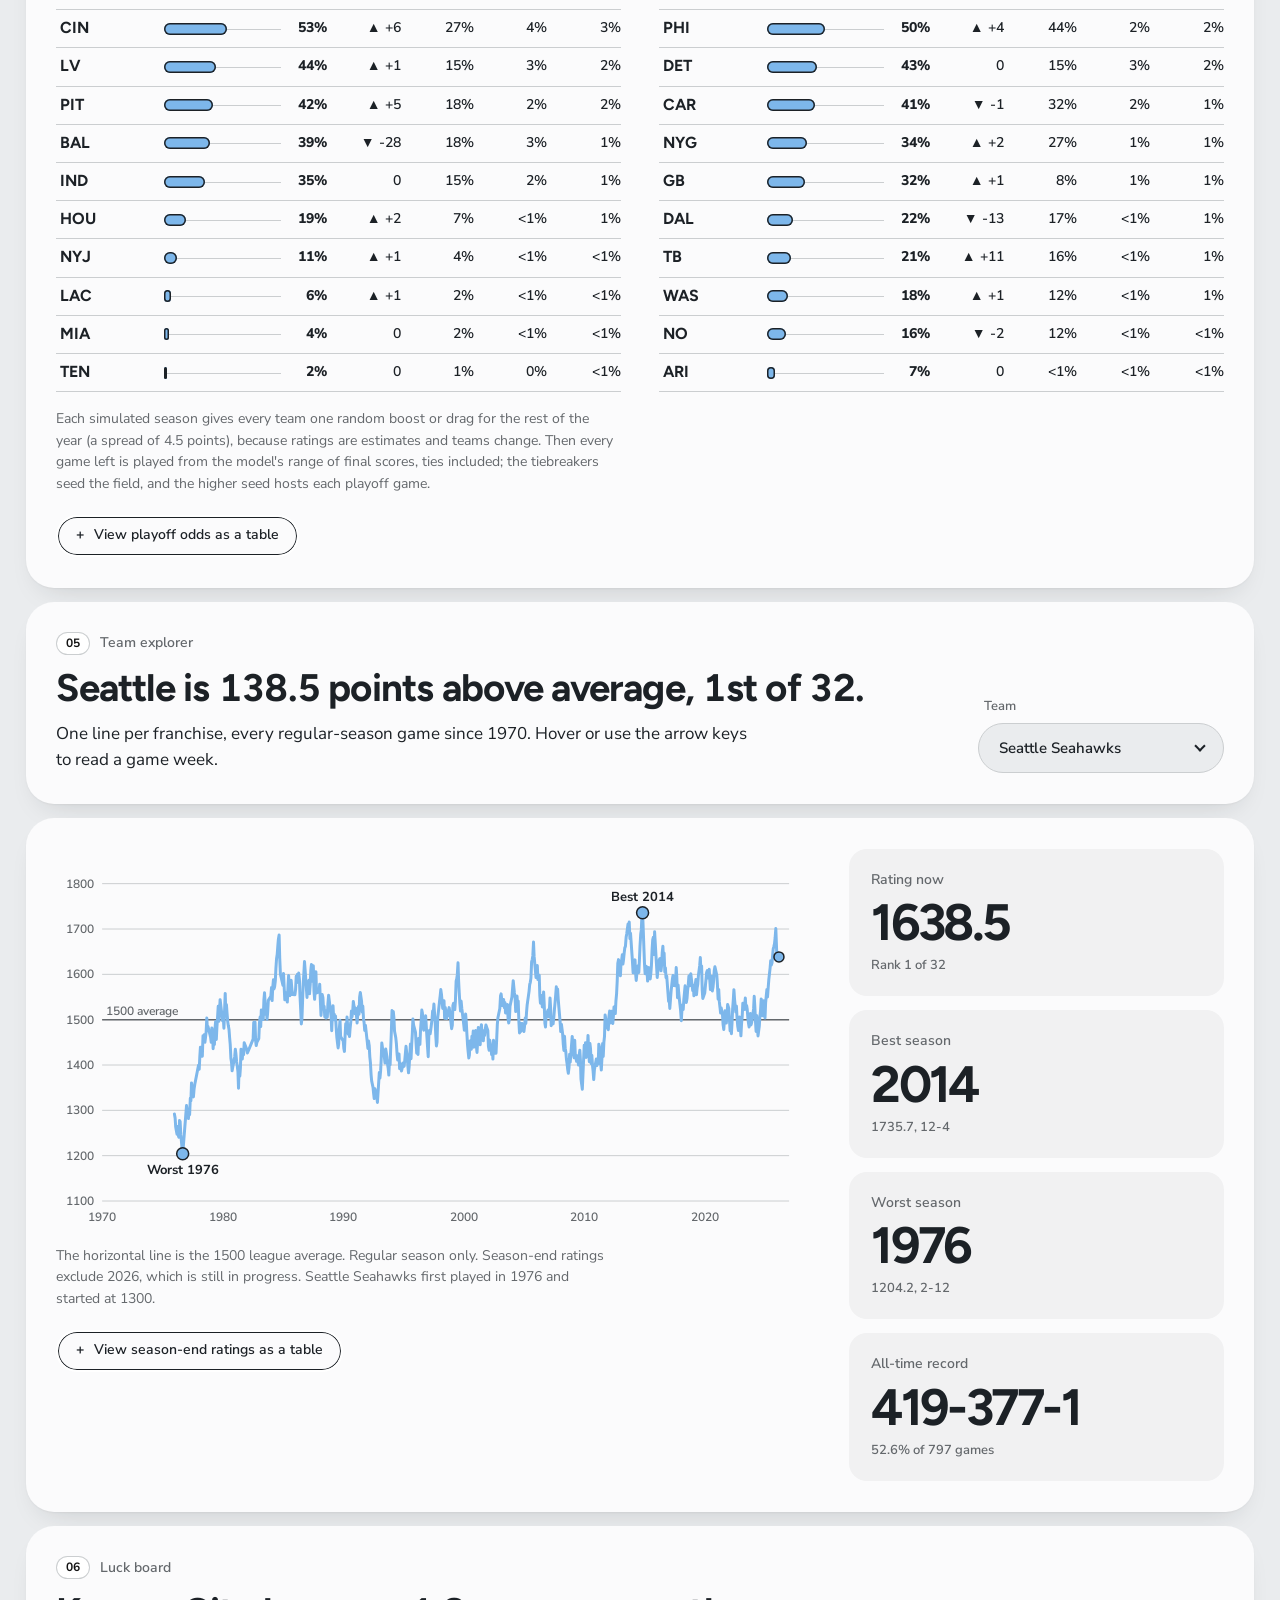
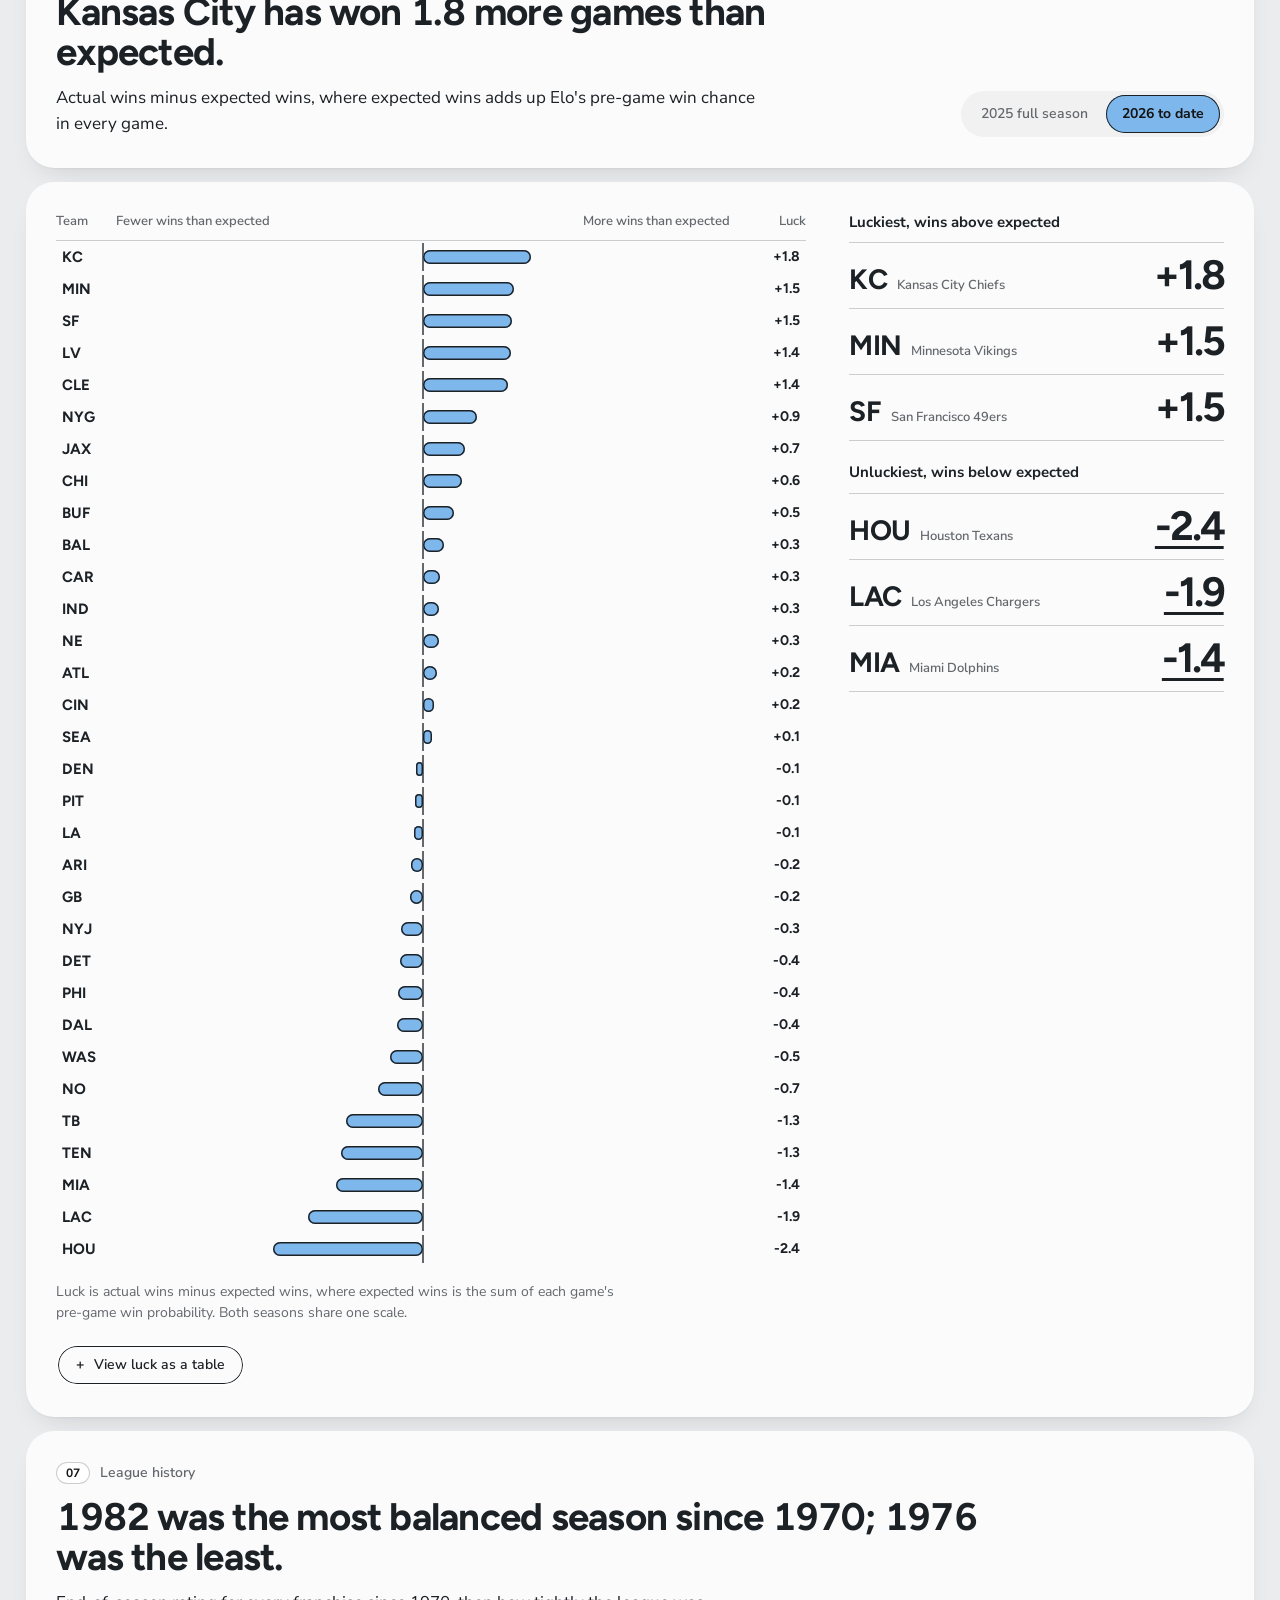
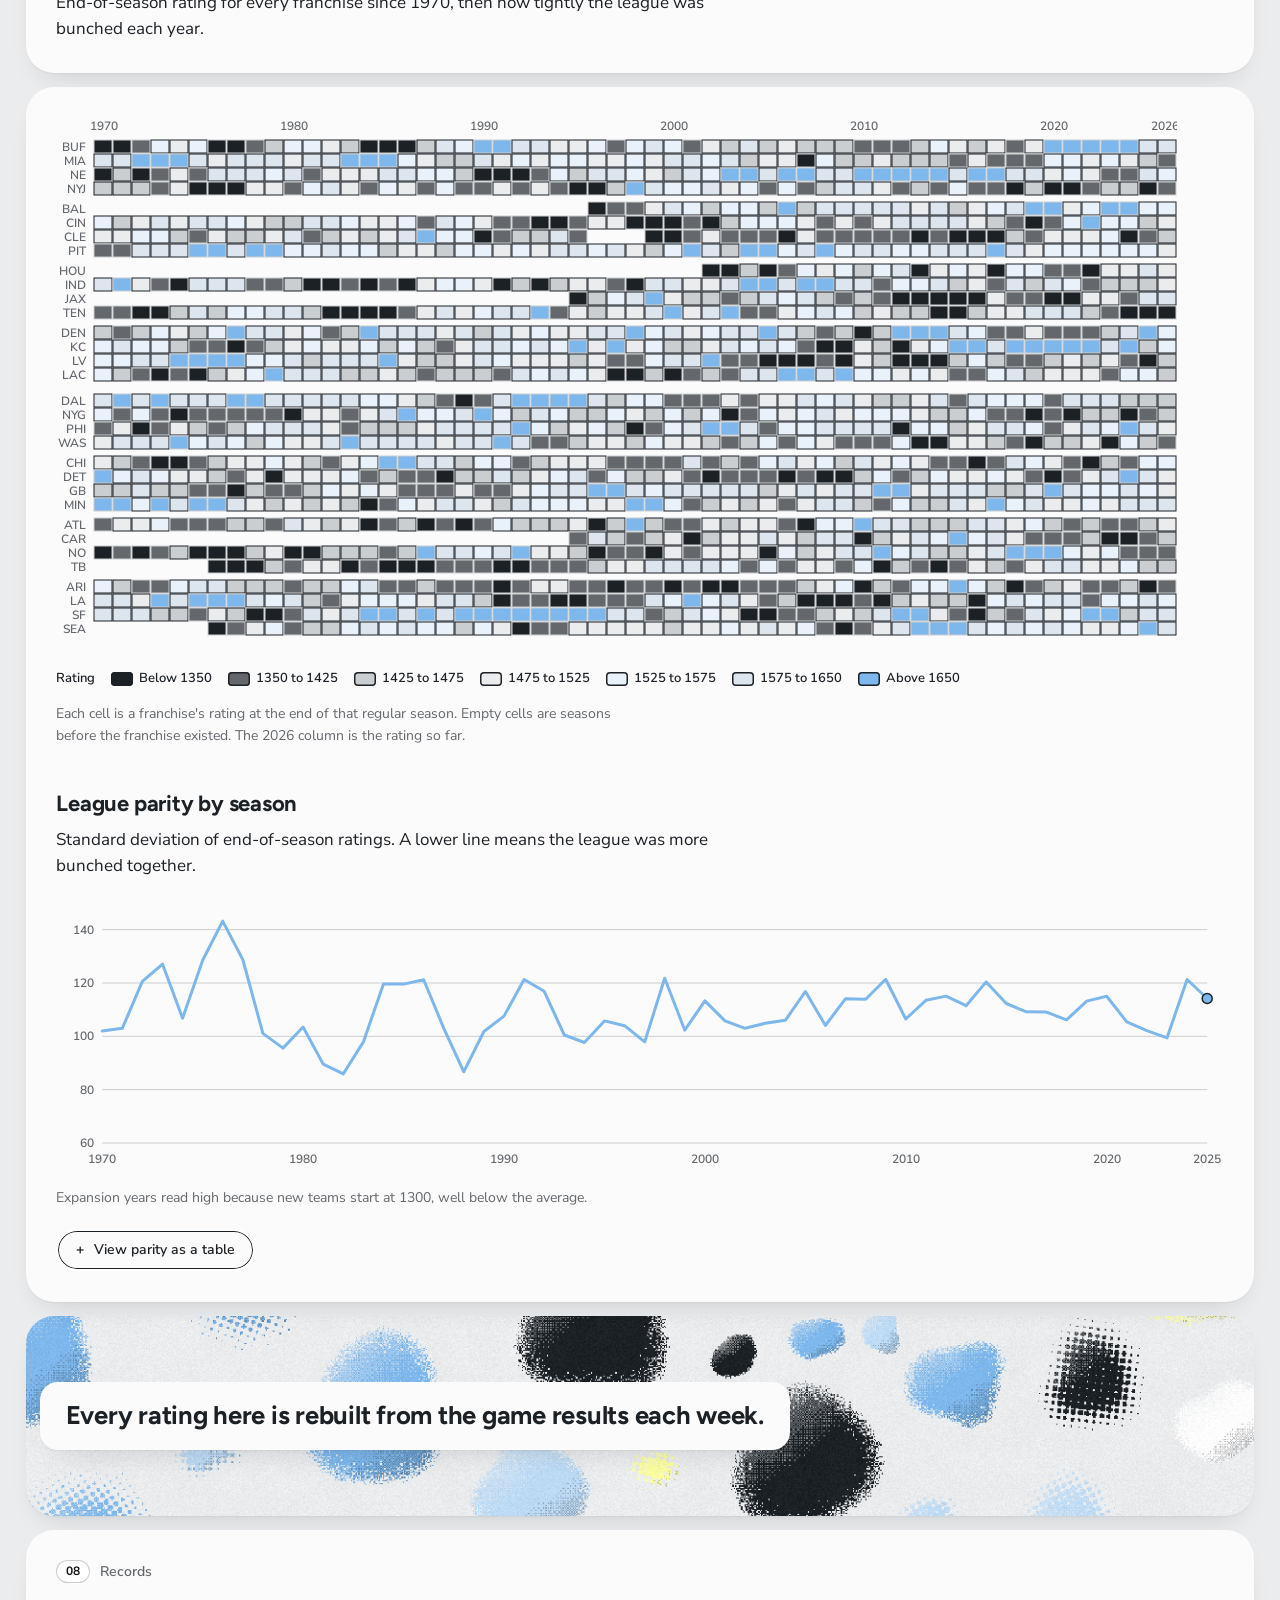
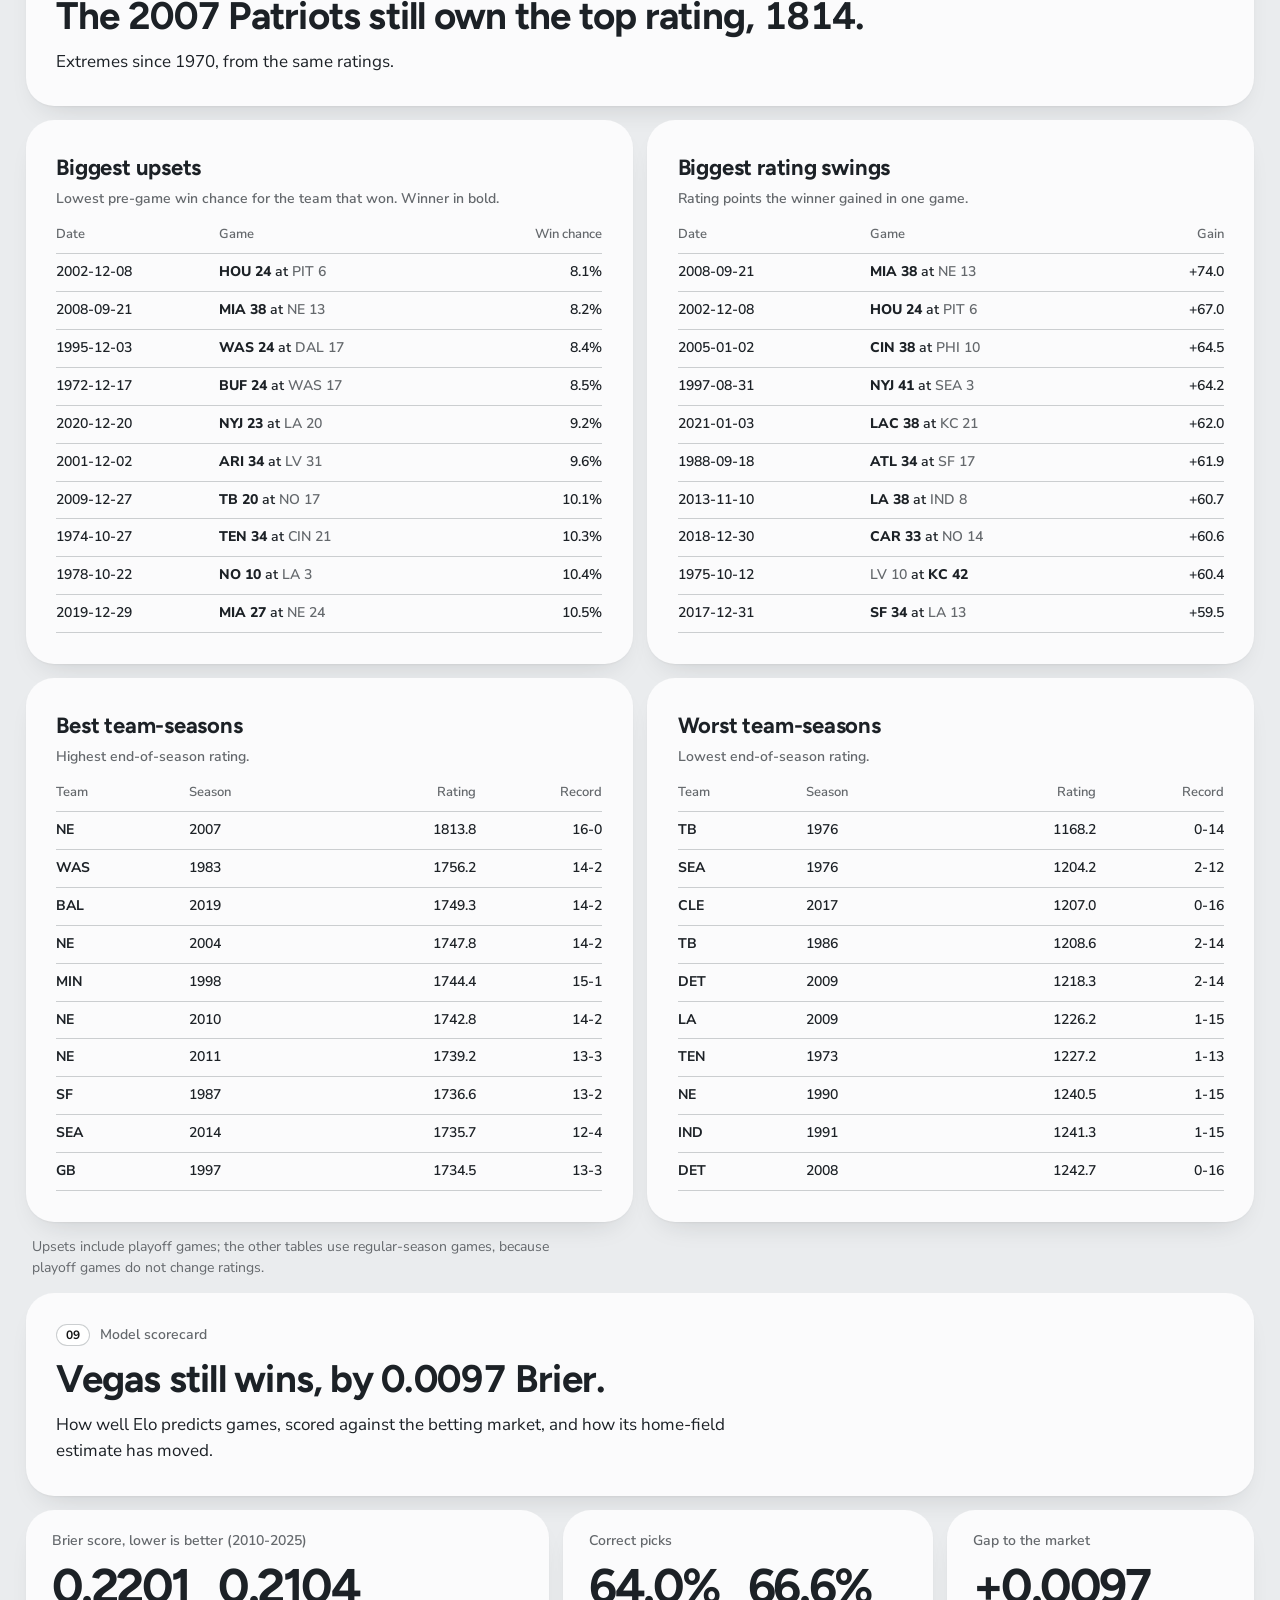
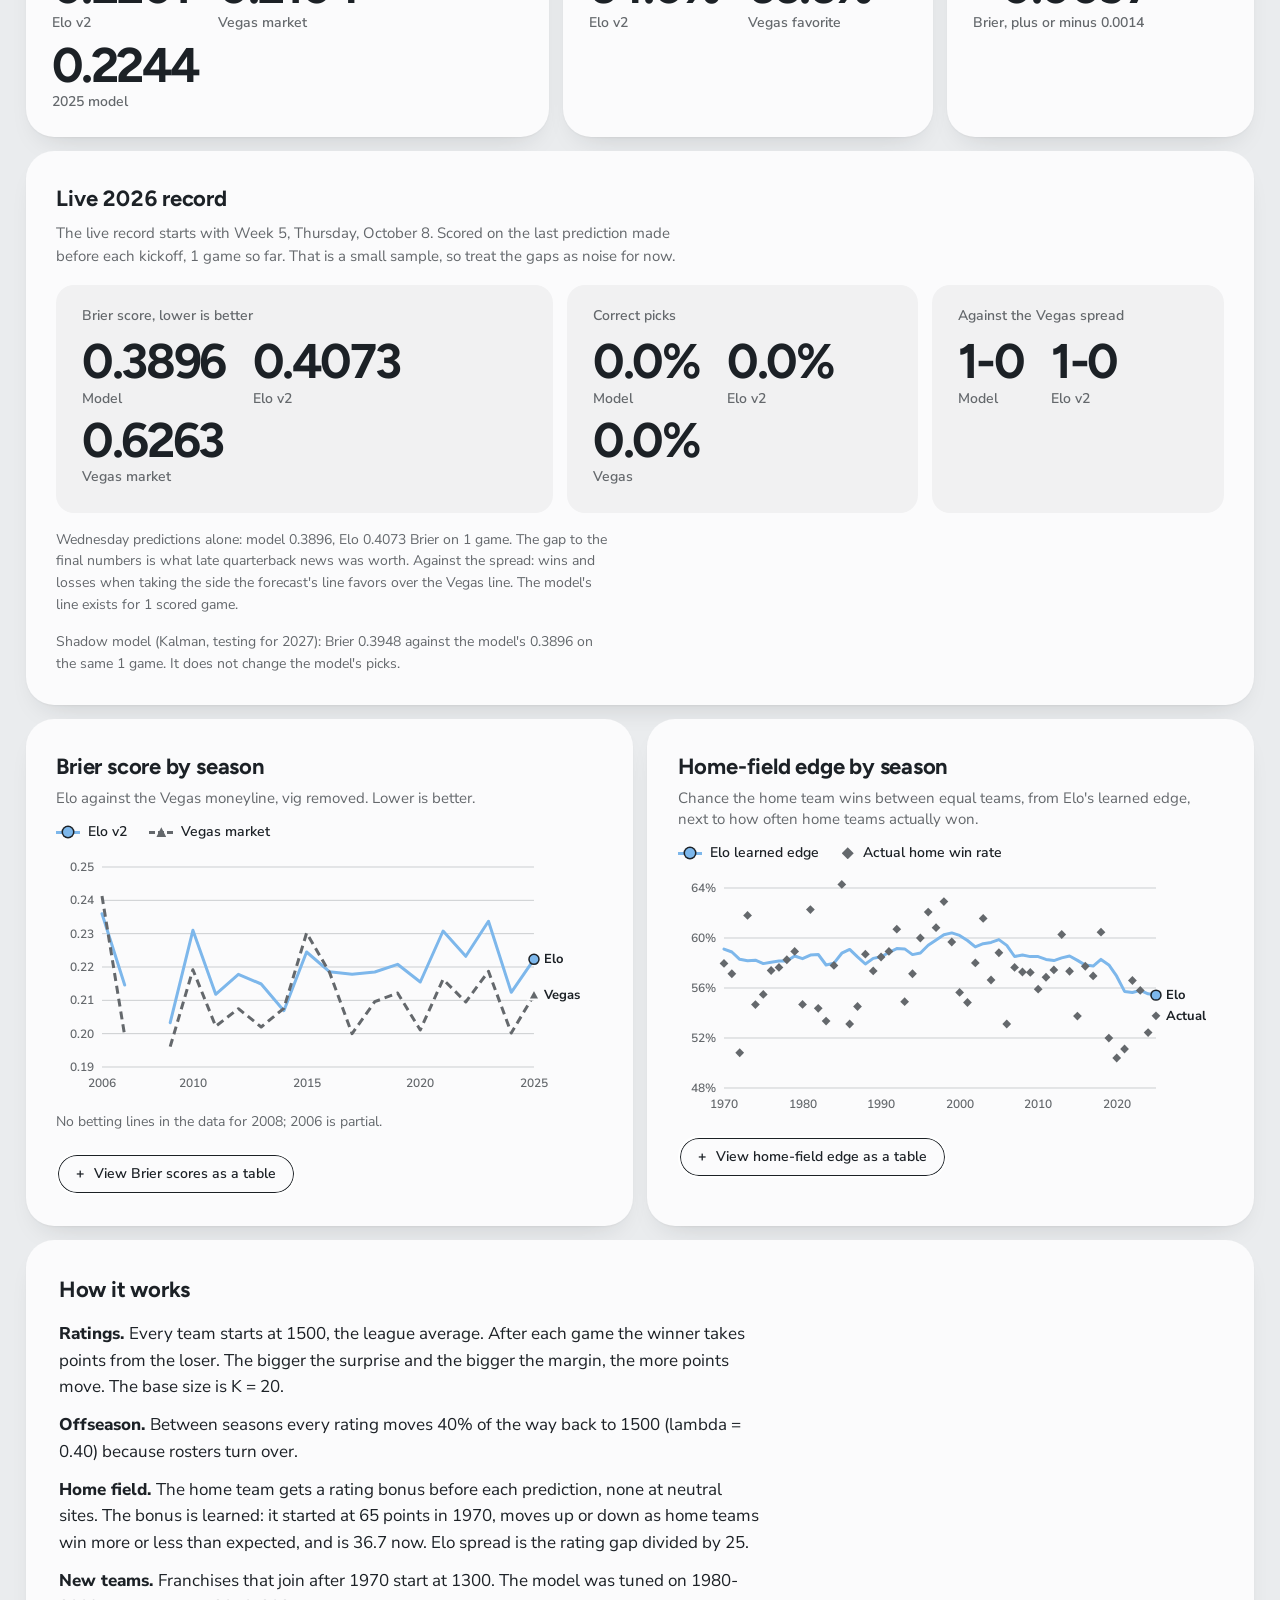
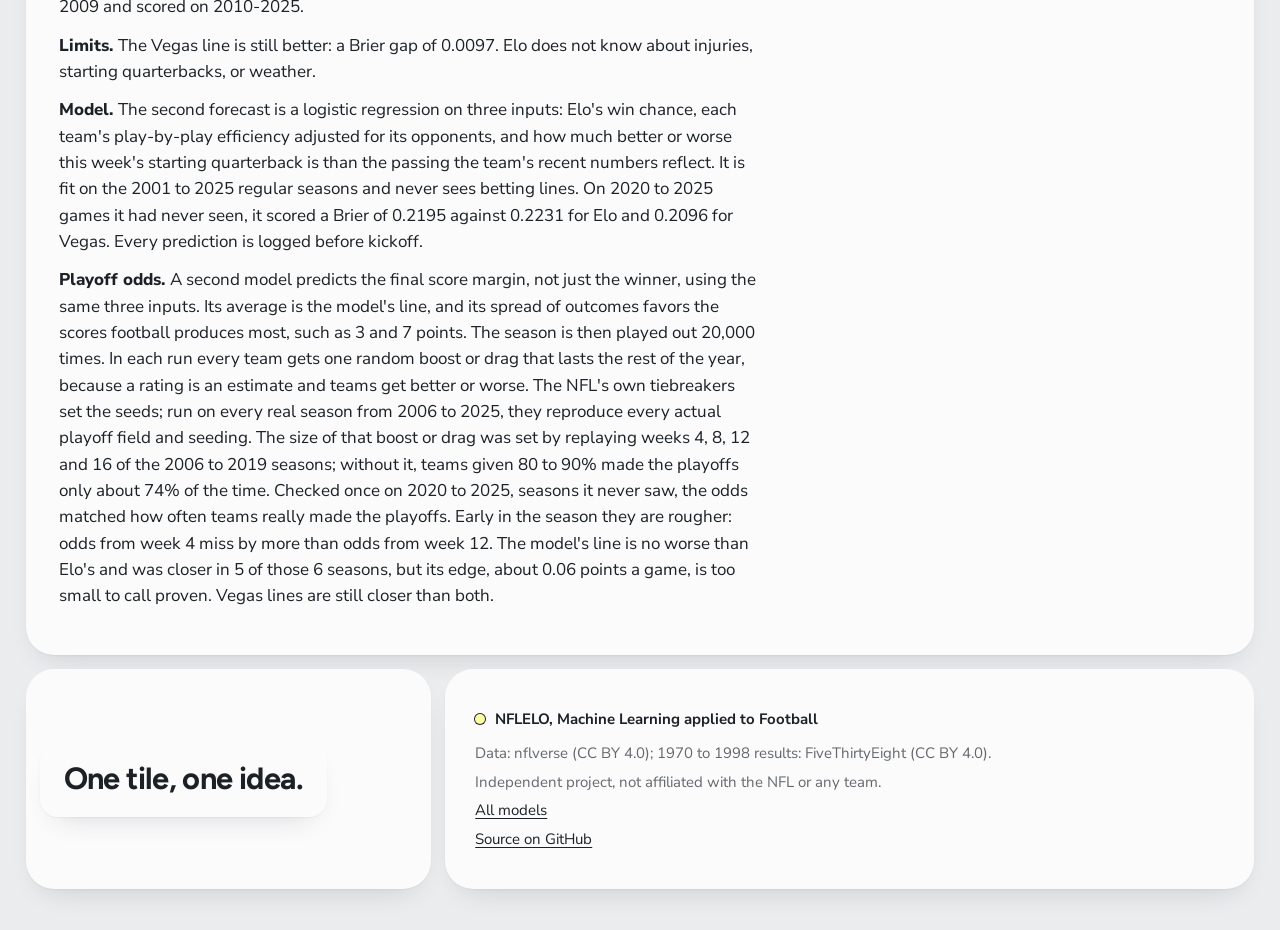
==== commit a2a31cbf: "Site: remove inline sources and references; even models grid (summary tile), consistent 14px gaps Ke" ====
--- a/site/index.html
+++ b/site/index.html
@@ -34,7 +34,7 @@
     <li><a href="winprob.html">Win prob</a></li>
     <li><a href="fourth.html">Fourth down</a></li>
     <li><a href="playcalling.html">Play calling</a></li>
-    <li><a href="models.html">Receipts</a></li>
+    <li><a href="models.html">Models</a></li>
   </ul>
 </nav>
 
@@ -202,7 +202,7 @@
       <p class="foot-dot"><i aria-hidden="true"></i>NFLELO, Machine Learning applied to Football</p>
       <p id="credit">Data: nflverse (CC BY 4.0); 1970 to 1998 results: FiveThirtyEight (CC BY 4.0).</p>
       <p>Independent project, not affiliated with the NFL or any team.</p>
-      <p><a href="models.html">The models and their receipts</a></p>
+      <p><a href="models.html">All models</a></p>
       <p><a href="https://github.com/walk-the-program/NFLELO">Source on GitHub</a></p>
     </div>
   </div>
--- a/site/styles.css
+++ b/site/styles.css
@@ -108,7 +108,7 @@
 }
 @media (min-width: 1100px) {
   .hero-art { grid-column: 1 / 3; grid-row: 1 / 3; min-height: 0; }
-  .hero-board > .b-primary { grid-column: 3; grid-row: 1; aspect-ratio: 1 / 1; min-height: 0; }
+  .hero-board > .b-primary { grid-column: 3; grid-row: 1; aspect-ratio: 1 / 1; align-self: stretch; min-height: 0; }
   .hero-board .tiles > .tile:nth-child(1) { grid-column: 4; grid-row: 1 / 3; }
   .hero-board .tiles > .tile:nth-child(2) { grid-column: 3; grid-row: 2; }
   .hero-board .tiles > .tile:nth-child(3) { grid-column: 1 / 3; grid-row: 3; }
@@ -214,8 +214,8 @@
 .sec-head .deck { color: var(--ink); }
 .body { margin: 0; min-height: 80px; }
 .body.tile-m, .tile-m.body { padding: clamp(18px, 2.4vw, 32px); }
-.body.loose { min-height: 0; }
-.body.loose > .fnote, .body.loose > details.tv { margin-top: 0; }
+.body.loose { min-height: 0; display: grid; grid-template-columns: minmax(0, 1fr); gap: var(--gap); }
+.body.loose > * { margin-top: 0; }
 .note { color: var(--muted); font-size: 15px; }
 .err { color: var(--ink); font-weight: 700; border-left: 4px solid var(--primary); padding-left: 12px; }
 .note.empty { padding: 20px 0; }
@@ -312,9 +312,23 @@
 
 /* ---- this week: game tiles ---- */
 .games { display: grid; grid-template-columns: minmax(0, 1fr); gap: var(--gap); align-items: stretch; }
-@media (min-width: 720px) { .games { grid-template-columns: 1fr 1fr; } }
-@media (min-width: 1000px) { .games { grid-template-columns: repeat(3, 1fr); } }
-@media (min-width: 1280px) { .games { grid-template-columns: repeat(4, 1fr); } }
+/* 12 tracks: 2, 3 and 4 tiles per row, and the tiles on a short last row stretch so no row ends early */
+@media (min-width: 720px) {
+  .games { grid-template-columns: repeat(12, minmax(0, 1fr)); }
+  .games > .game { grid-column: span 6; }
+  .games > .game:last-child:nth-child(2n+1) { grid-column: 1 / -1; }
+}
+@media (min-width: 1000px) {
+  .games > .game { grid-column: span 4; }
+  .games > .game:last-child:nth-child(3n+1) { grid-column: 1 / -1; }
+  .games > .game:nth-last-child(2):nth-child(3n+1), .games > .game:last-child:nth-child(3n+2) { grid-column: span 6; }
+}
+@media (min-width: 1280px) {
+  .games > .game { grid-column: span 3; }
+  .games > .game:last-child:nth-child(4n+1) { grid-column: 1 / -1; }
+  .games > .game:nth-last-child(2):nth-child(4n+1), .games > .game:last-child:nth-child(4n+2) { grid-column: span 6; }
+  .games > .game:nth-last-child(3):nth-child(4n+1), .games > .game:nth-last-child(2):nth-child(4n+2), .games > .game:last-child:nth-child(4n+3) { grid-column: span 4; }
+}
 .game { background: var(--ab-tile); border-radius: var(--r-tile); box-shadow: var(--ab-shadow); display: flex; flex-direction: column; padding: 22px; position: relative; min-width: 0; transition: transform 140ms ease, box-shadow 140ms ease; }
 .game:hover { transform: translateY(-2px); box-shadow: var(--ab-shadow-hi); }
 .game .when { display: flex; justify-content: space-between; align-items: center; gap: 8px; font: 600 13px/1.3 var(--font-body); color: var(--muted); }
@@ -426,6 +440,12 @@
 .facts { display: grid; grid-template-columns: 1fr 1fr; gap: var(--gap); align-content: start; }
 @media (min-width: 900px) and (max-width: 1279px) { .facts { grid-template-columns: repeat(3, 1fr); } }
 @media (min-width: 1280px) { .facts { grid-template-columns: minmax(0, 1fr); } }
+/* an odd last tile stretches across the row so no row ends short */
+@media (max-width: 899px) { .facts > .fact:last-child:nth-child(odd) { grid-column: 1 / -1; } }
+@media (min-width: 900px) and (max-width: 1279px) {
+  .facts > .fact:last-child:nth-child(3n+1) { grid-column: 1 / -1; }
+  .facts > .fact:last-child:nth-child(3n+2) { grid-column: span 2; }
+}
 .fact { background: var(--ab-tile); border-radius: var(--r-tile); box-shadow: var(--ab-shadow); padding: 22px; min-width: 0; }
 .fact dt { font: 600 14px/1.3 var(--font-body); color: var(--muted); }
 .fact dd { font: 700 clamp(2rem, 4vw, 3.2rem)/1 var(--font-heading); margin-top: 8px; letter-spacing: -0.05em; }
@@ -513,6 +533,7 @@
 @media (min-width: 900px) { .method { grid-template-columns: 1.6fr 1fr; } }
 .method > div { background: var(--ab-tile); border-radius: var(--r-tile); box-shadow: var(--ab-shadow); padding: clamp(20px, 2.6vw, 36px); min-width: 0; }
 .sec-board > .method { margin-top: 0; }
+.method.how { grid-template-columns: minmax(0, 1fr); }
 .method h3 { font-size: 22px; margin-bottom: 14px; letter-spacing: -0.01em; }
 .method p { max-width: 70ch; margin-bottom: 12px; }
 .method p b { font-weight: 800; }
@@ -598,10 +619,6 @@
 .v-fail { background: var(--ab-tile); color: var(--ink); box-shadow: inset 0 0 0 2px var(--ink); }
 .v-negative { background: var(--ab-sub); color: var(--ink); box-shadow: inset 0 0 0 1.5px var(--line); }
 .v-shadow { background: var(--line); color: var(--ink); box-shadow: none; }
-.lic { display: inline-block; margin-left: 10px; font-size: 13px; vertical-align: 1px; }
-.lic a { padding: 3px 10px; border-radius: 999px; background: var(--ab-sub); text-decoration: none; font-weight: 700; color: var(--ink); }
-.lic:empty { display: none; }
-.rcpt { font: 600 13px/1.5 var(--font-body); color: var(--muted); }
 .me { display: inline-block; flex: none; padding: 3px 10px; border-radius: 999px; background: var(--secondary); color: var(--on-secondary); font: 700 12px/1.2 var(--font-body); white-space: nowrap; vertical-align: middle; }
 .headline .me { margin-left: 12px; }
 
@@ -627,9 +644,12 @@
 .mc-also { margin-top: 10px; font: 600 13px/1.45 var(--font-body); color: var(--muted); }
 .mc-also li + li { margin-top: 4px; }
 .mc-links { margin-top: auto; padding-top: 16px; display: flex; flex-wrap: wrap; gap: 4px 16px; font: 600 14px/1.4 var(--font-body); align-self: stretch; }
-.mc-links .none { color: var(--muted); font-weight: 600; }
+.mc-tally { list-style: none; display: grid; grid-template-columns: repeat(2, minmax(0, 1fr)); gap: 14px 18px; }
+.mc-tally li { display: flex; flex-direction: column; gap: 2px; }
+.mc-tally b { font: 700 clamp(2rem, 2.6vw, 2.75rem)/1.05 var(--font-heading); letter-spacing: -0.05em; }
+.mc-tally span { font: 600 13px/1.3 var(--font-body); color: var(--muted); }
 .gloss { display: grid; grid-template-columns: minmax(0, 1fr); column-gap: clamp(40px, 4vw, 72px); }
-.body.loose > .gloss { background: var(--ab-tile); border-radius: var(--r-tile); box-shadow: var(--ab-shadow); padding: clamp(20px, 2.6vw, 36px); margin-top: var(--gap); }
+.body.loose > .gloss { background: var(--ab-tile); border-radius: var(--r-tile); box-shadow: var(--ab-shadow); padding: clamp(20px, 2.6vw, 36px); }
 @media (min-width: 900px) { .gloss { grid-template-columns: 1fr 1fr; } }
 @media (min-width: 1500px) { .gloss { grid-template-columns: repeat(3, 1fr); } }
 .gloss h3 { grid-column: 1 / -1; font-size: 22px; letter-spacing: -0.01em; margin-bottom: 8px; }
@@ -645,14 +665,19 @@
 g.mrow:focus-visible .rowhit { stroke: var(--ink); stroke-width: 3; }
 .finds { display: grid; grid-template-columns: minmax(0, 1fr); gap: var(--gap); }
 @media (min-width: 900px) { .finds { grid-template-columns: 1fr 1fr; } }
-@media (min-width: 1500px) { .finds { grid-template-columns: repeat(3, 1fr); } }
+@media (min-width: 900px) { .find:last-child:nth-child(odd) { grid-column: 1 / -1; } }
+@media (min-width: 1500px) {
+  .finds { grid-template-columns: repeat(6, 1fr); }
+  .find { grid-column: span 2; }
+  .find:last-child:nth-child(3n+1) { grid-column: 1 / -1; }
+  .find:nth-last-child(2):nth-child(3n+1), .find:last-child:nth-child(3n+2) { grid-column: span 3; }
+}
 .find { background: var(--ab-tile); border-radius: var(--r-tile); box-shadow: var(--ab-shadow); display: grid; grid-template-columns: 56px minmax(0, 1fr); column-gap: 16px; padding: 24px; align-content: start; }
 .find .fn { display: grid; place-items: center; width: 44px; height: 44px; border-radius: 50%; background: var(--secondary); color: var(--on-secondary); font: 700 18px/1 var(--font-heading); }
 .find h3 { font-size: 22px; line-height: 1.1; letter-spacing: -0.015em; }
 .find p { margin-top: 8px; max-width: 60ch; }
 .find .fnote { margin-top: 8px; }
 .find, .mc-also, .mc-links { overflow-wrap: anywhere; }
-.receipts-note { margin-top: 28px; }
 
 /* ---- accessibility fallbacks ---- */
 @media (prefers-reduced-motion: reduce) {
@@ -686,13 +711,9 @@
 .how-dyn { margin-top: 28px; display: grid; gap: 28px; }
 .how-dyn .caveats { border-top: 1px solid var(--line); padding-top: 20px; }
 .how-dyn .gloss { margin-top: 0; }
-.linklist li { padding: 10px 0; border-bottom: 1px solid var(--line); }
-.linklist li:first-child { padding-top: 0; }
-.linklist li small { display: block; color: var(--muted); font: 600 13px/1.4 var(--font-body); margin-top: 2px; }
-.rcpt-li:empty { display: none; }
 .stat-note { margin-top: 12px; font-size: 16px; max-width: 70ch; }
-.statrow { display: grid; grid-template-columns: repeat(auto-fit, minmax(170px, 1fr)); gap: 14px; margin-top: 24px; }
-.statrow > div { background: var(--ab-sub); border-radius: var(--r-sub); padding: 16px 18px; min-width: 0; }
+.statrow { display: flex; flex-wrap: wrap; gap: 14px; margin-top: 24px; }
+.statrow > div { flex: 1 1 170px; background: var(--ab-sub); border-radius: var(--r-sub); padding: 16px 18px; min-width: 0; }
 .statrow dt { font: 600 13px/1.3 var(--font-body); color: var(--muted); display: flex; flex-wrap: wrap; align-items: center; gap: 4px 8px; }
 .statrow dd { font: 700 clamp(1.7rem, 2.6vw, 2.6rem)/1.05 var(--font-heading); letter-spacing: -0.05em; margin-top: 6px; }
 .statrow dd small { display: block; font: 600 13px/1.4 var(--font-body); letter-spacing: 0; color: var(--muted); margin-top: 6px; }
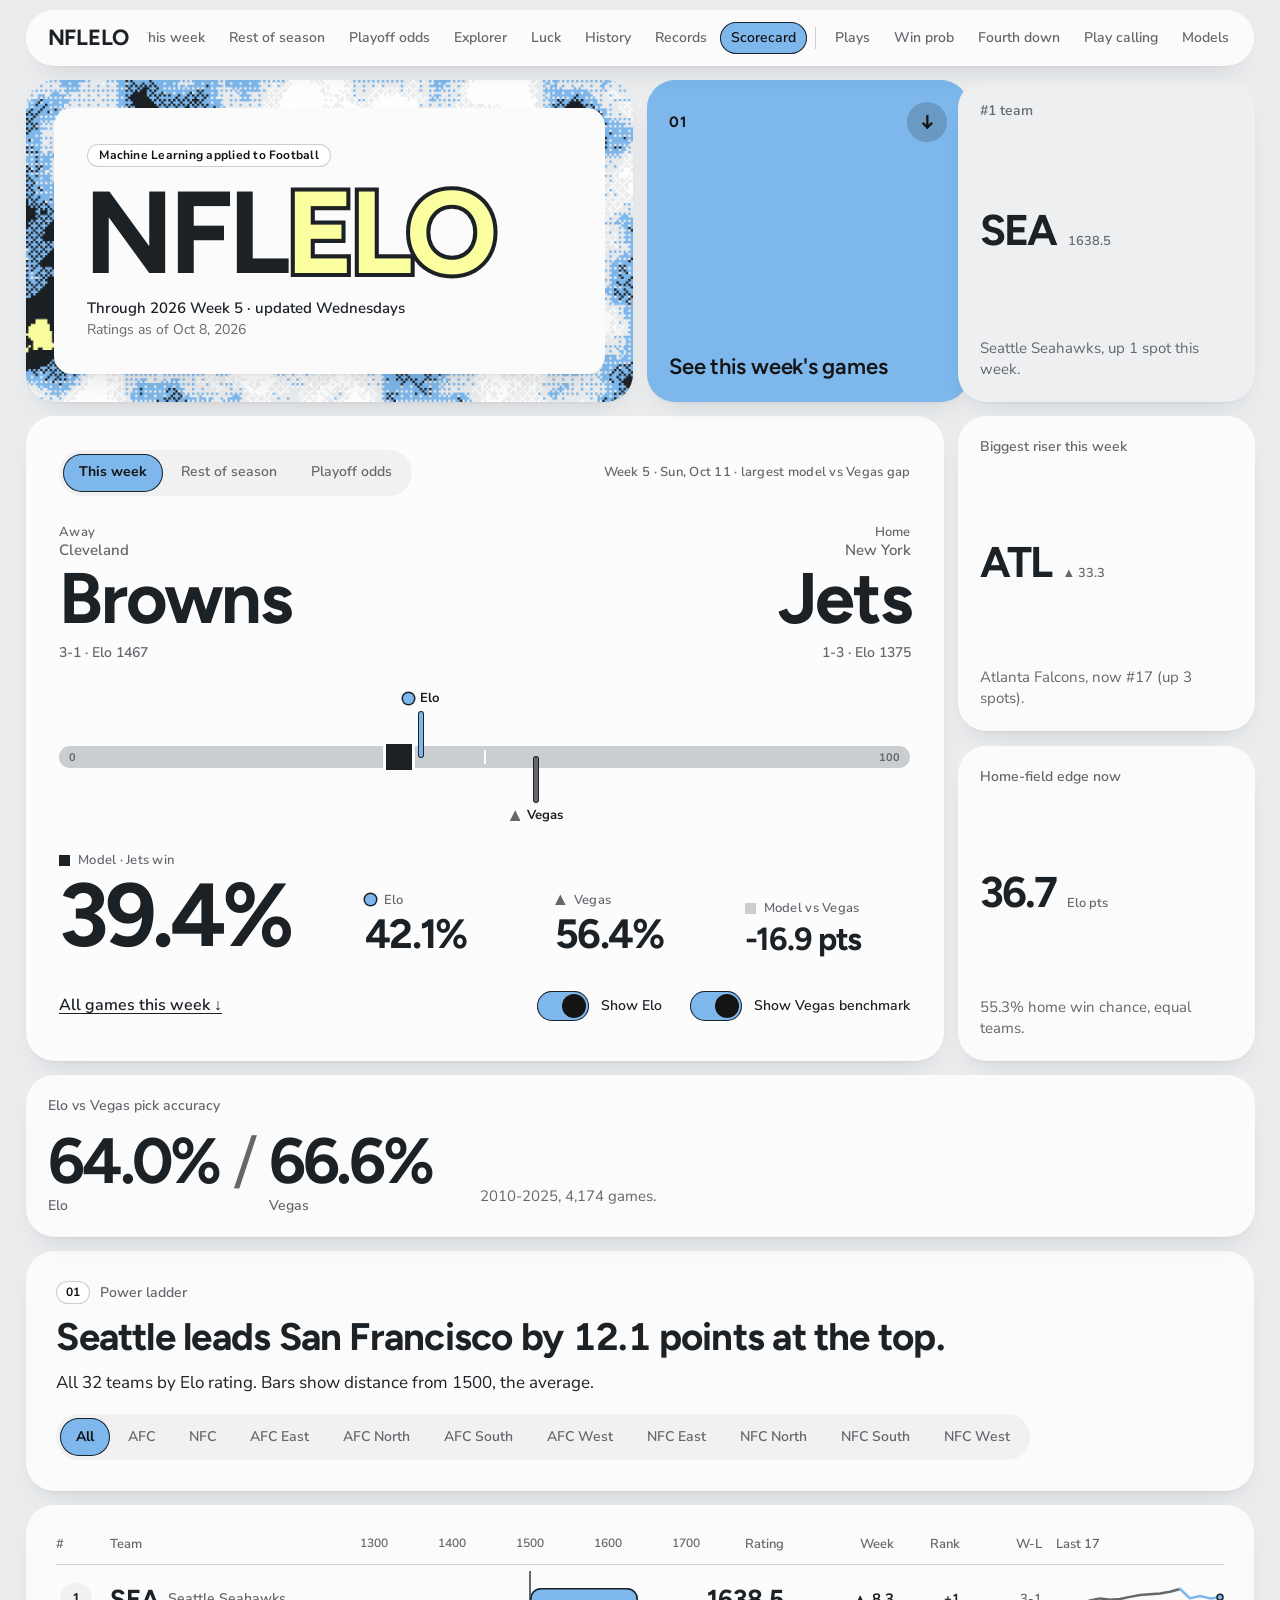
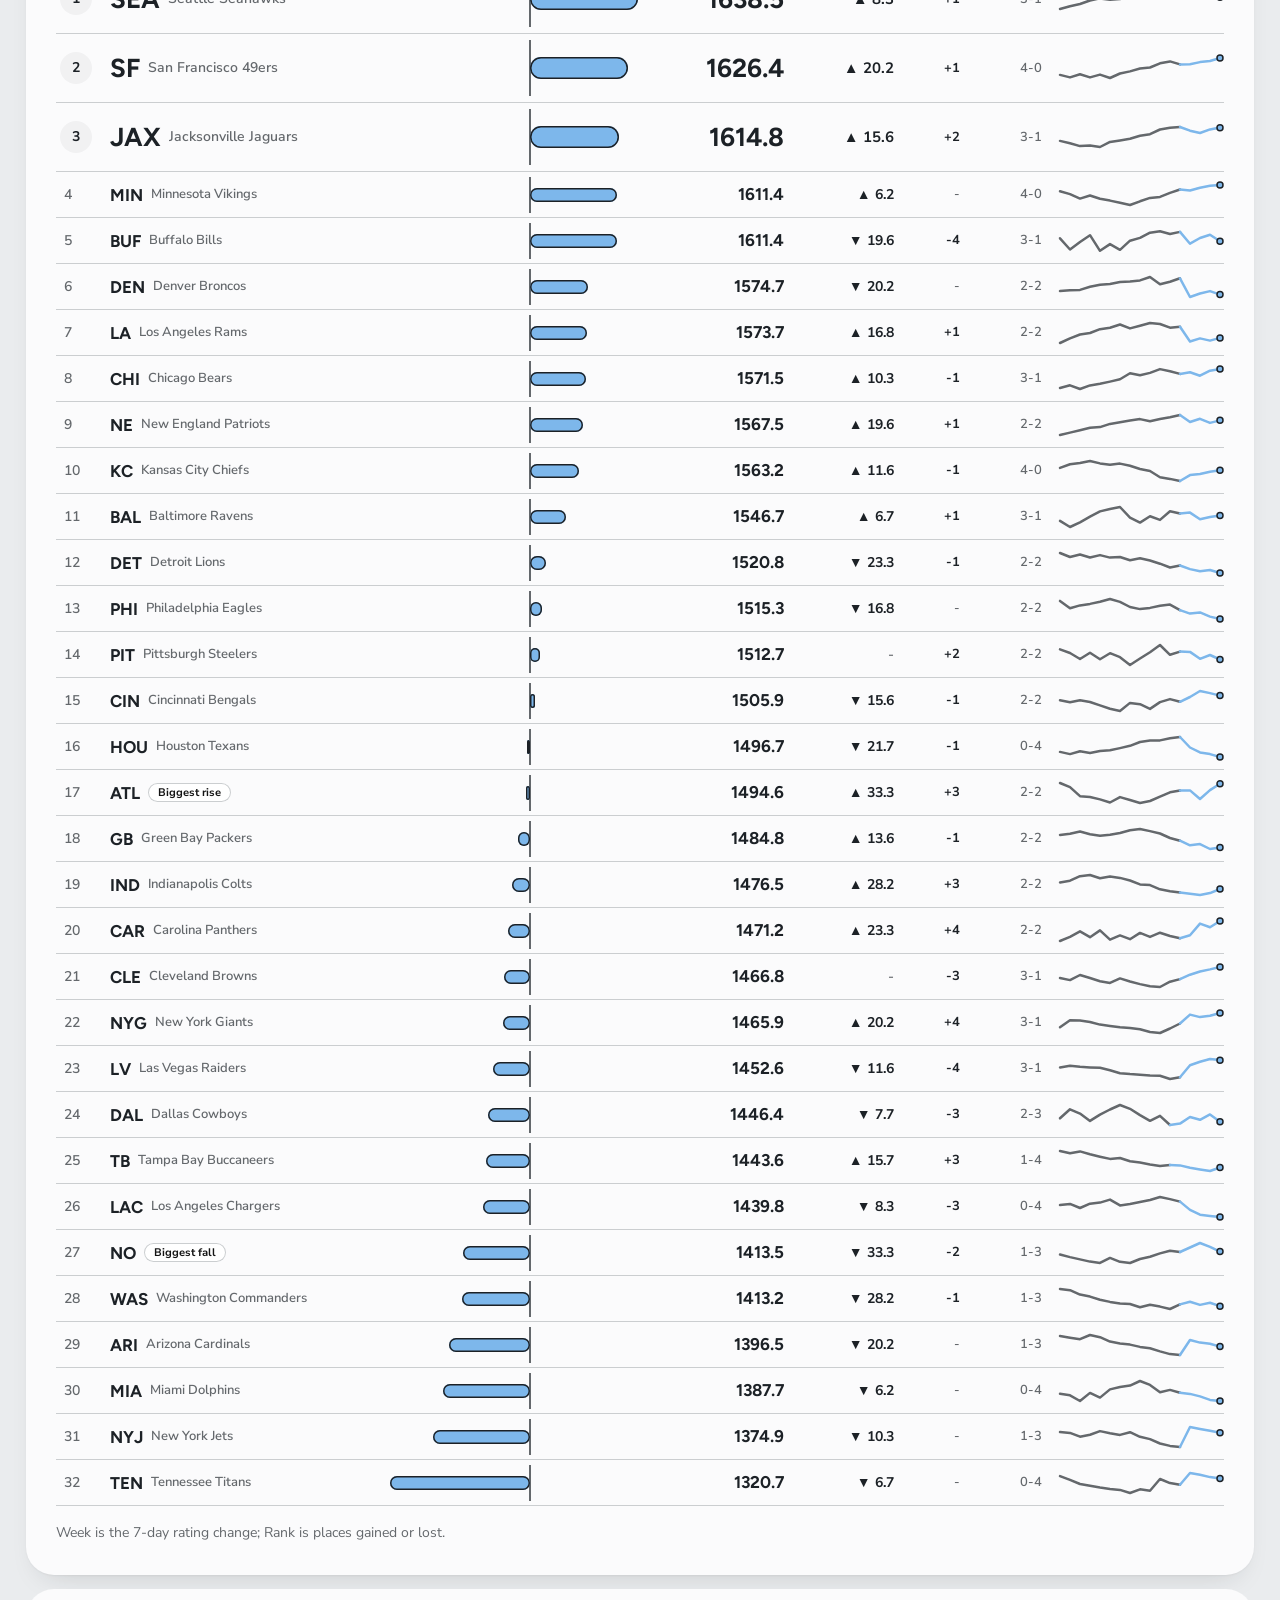
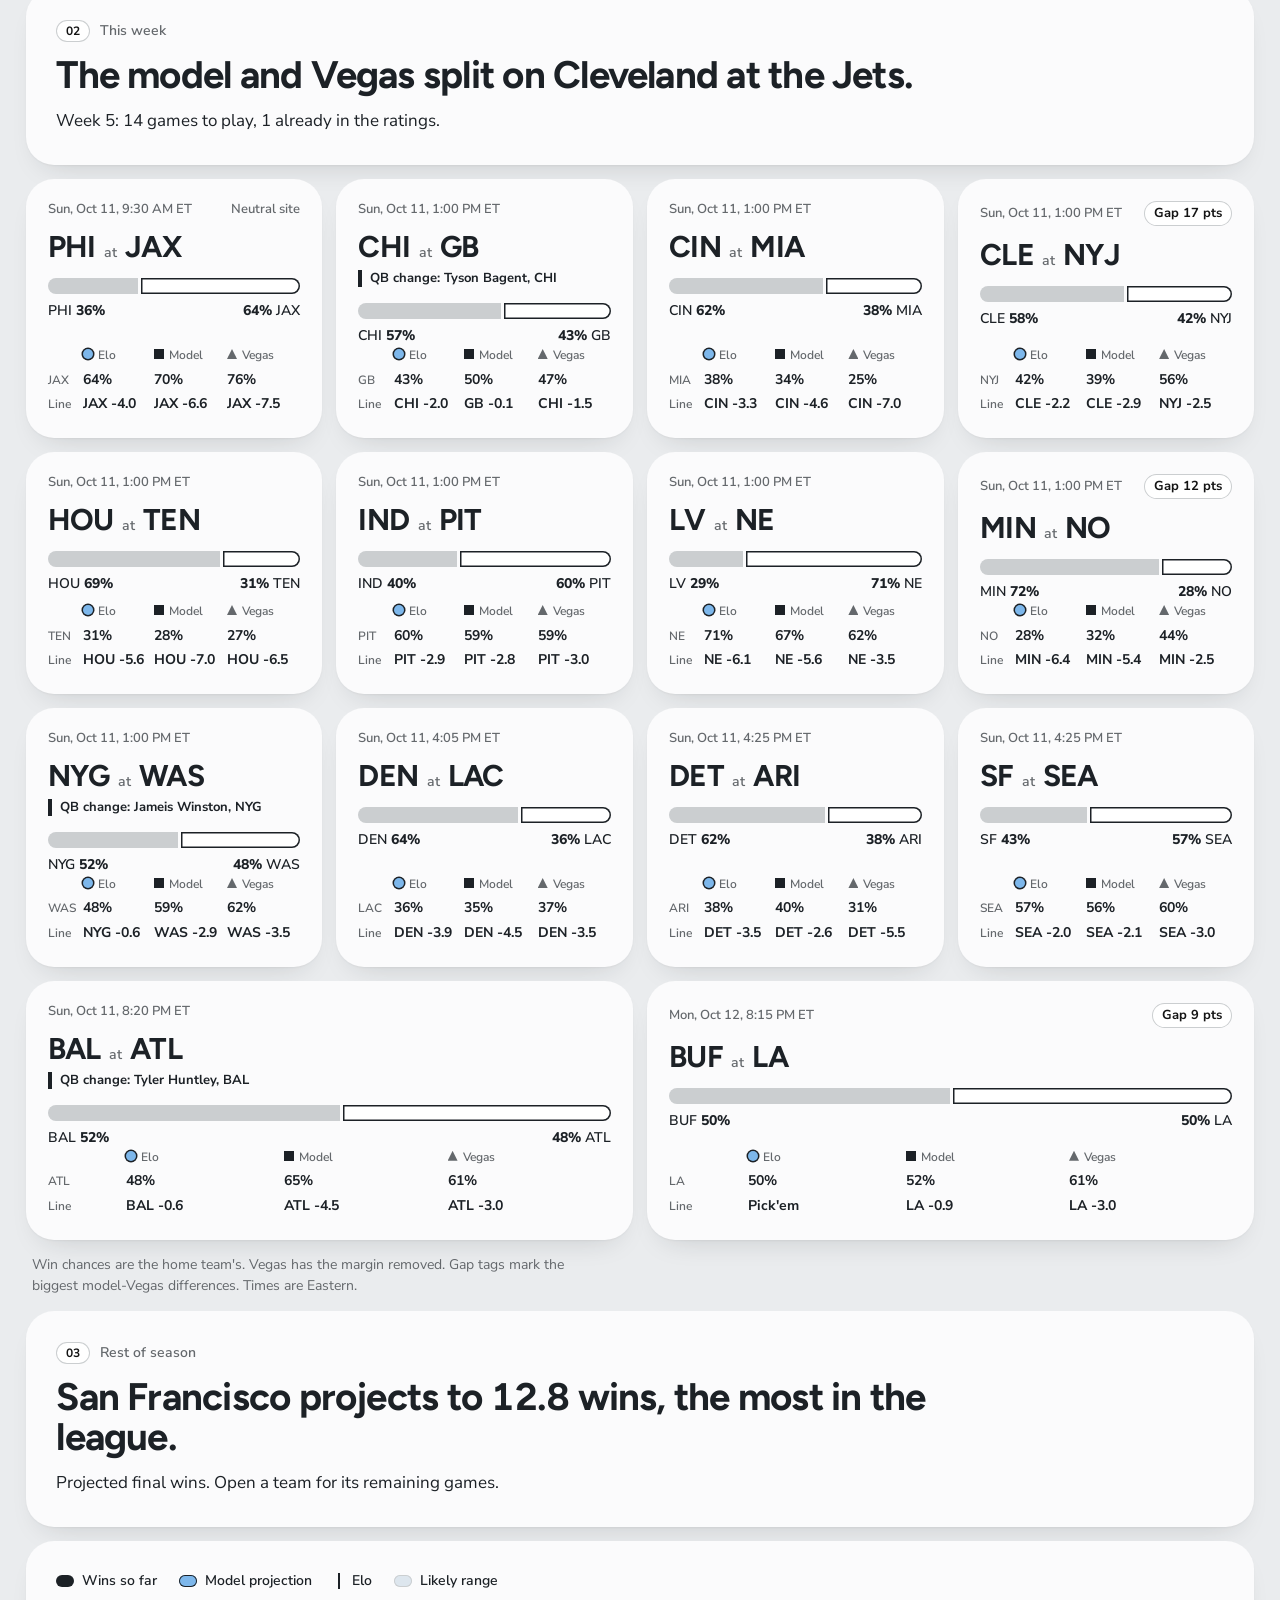
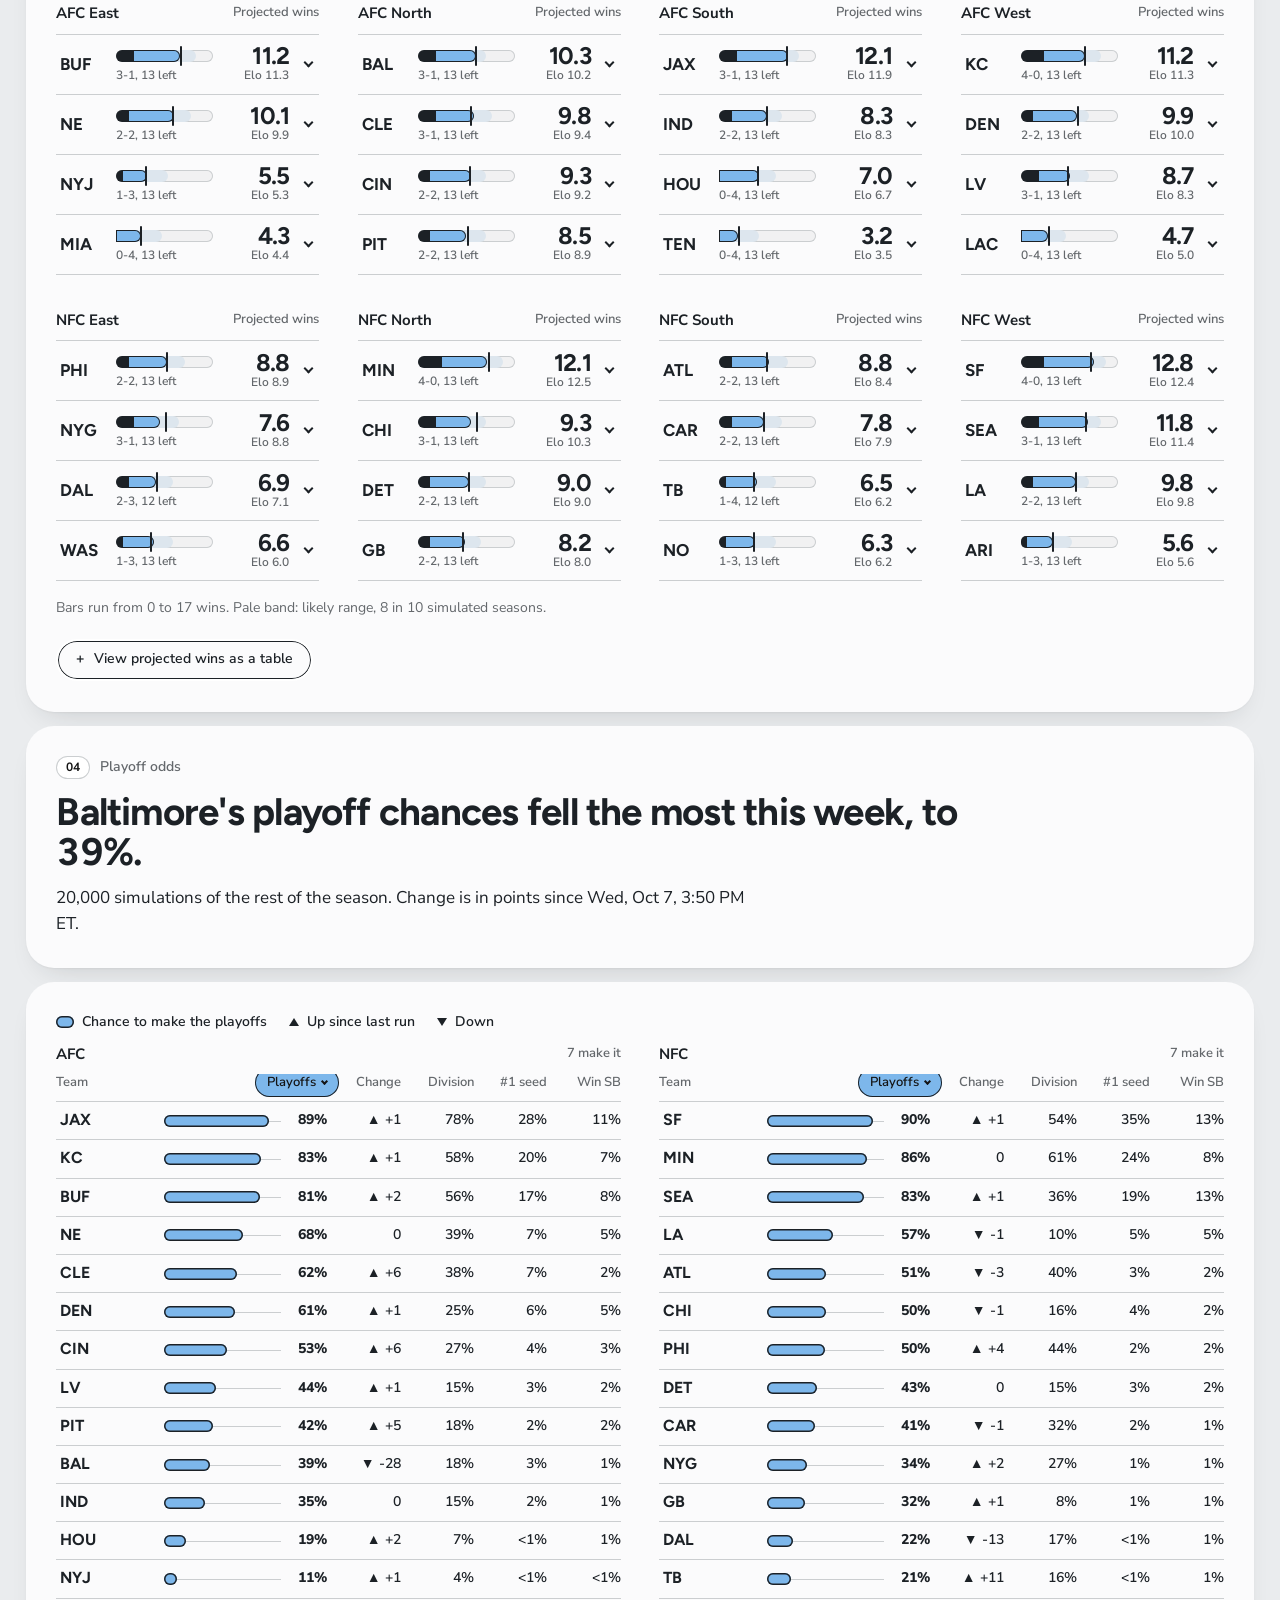
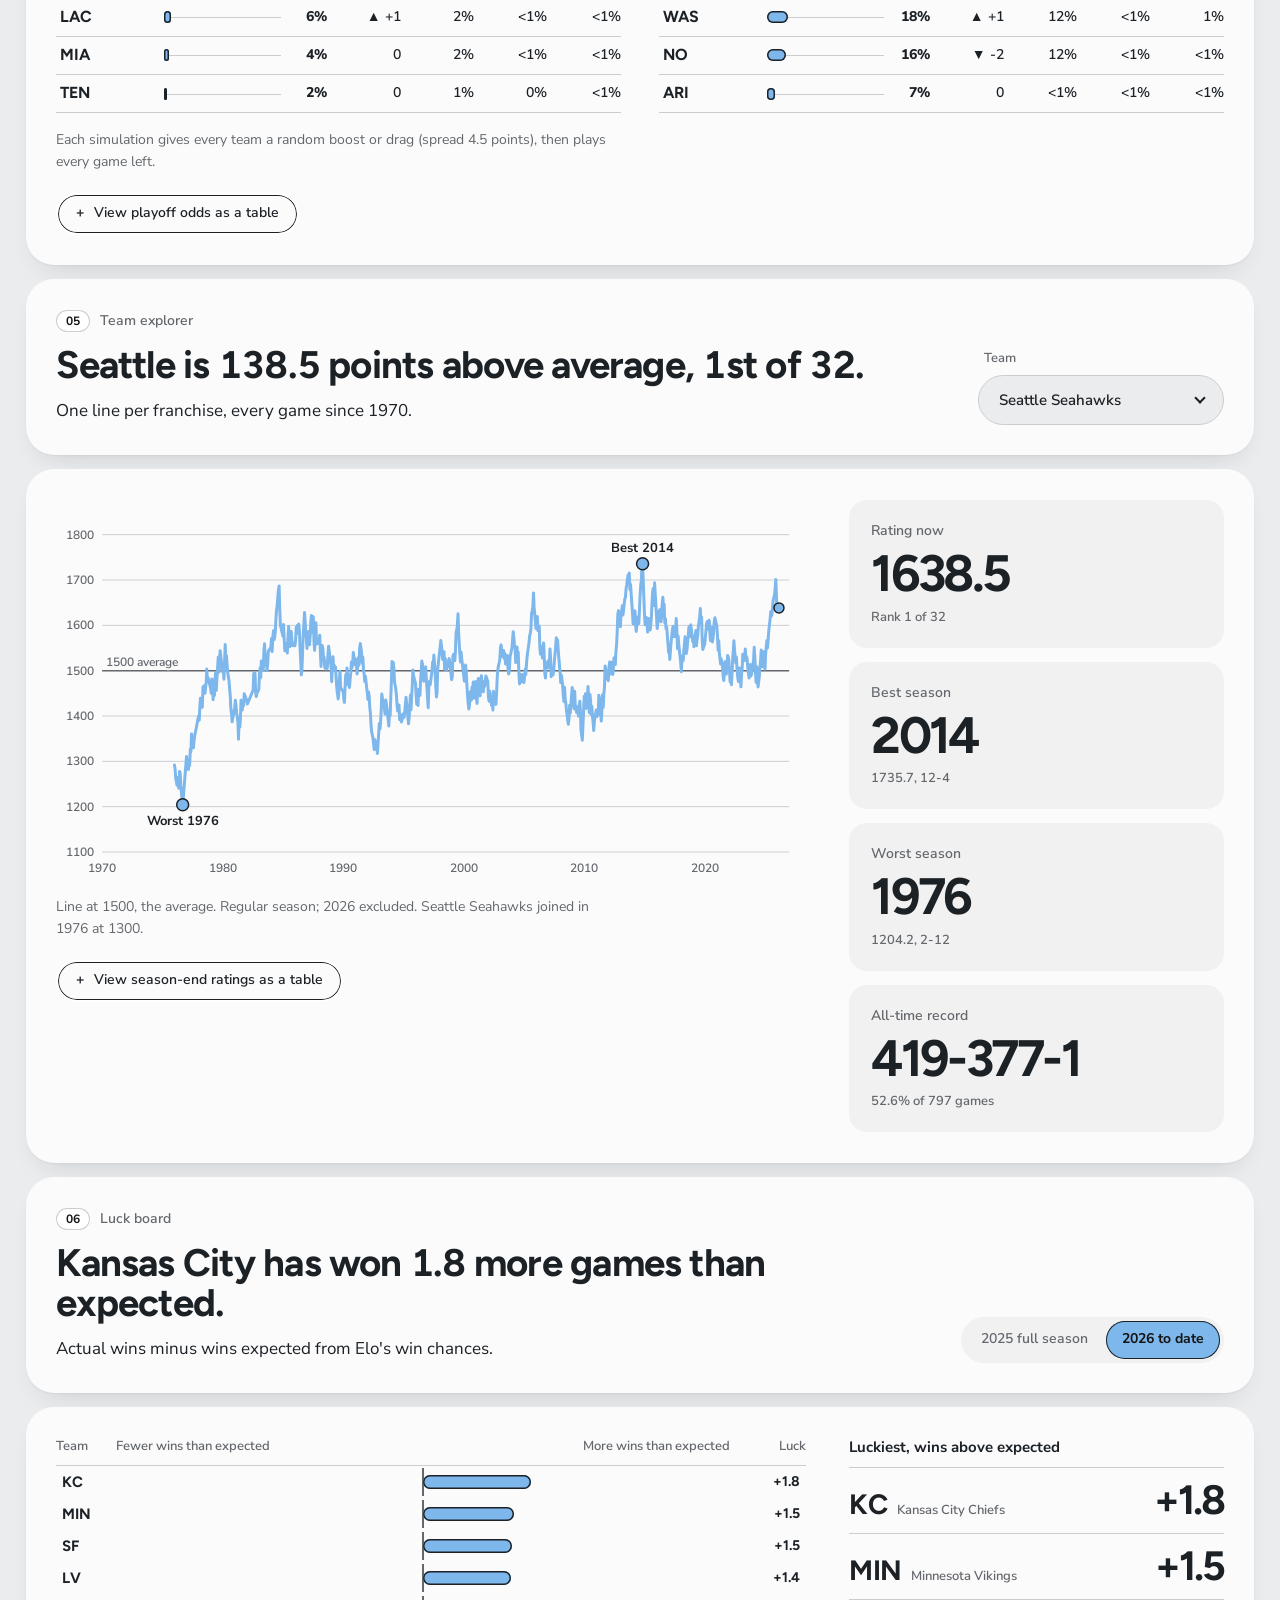
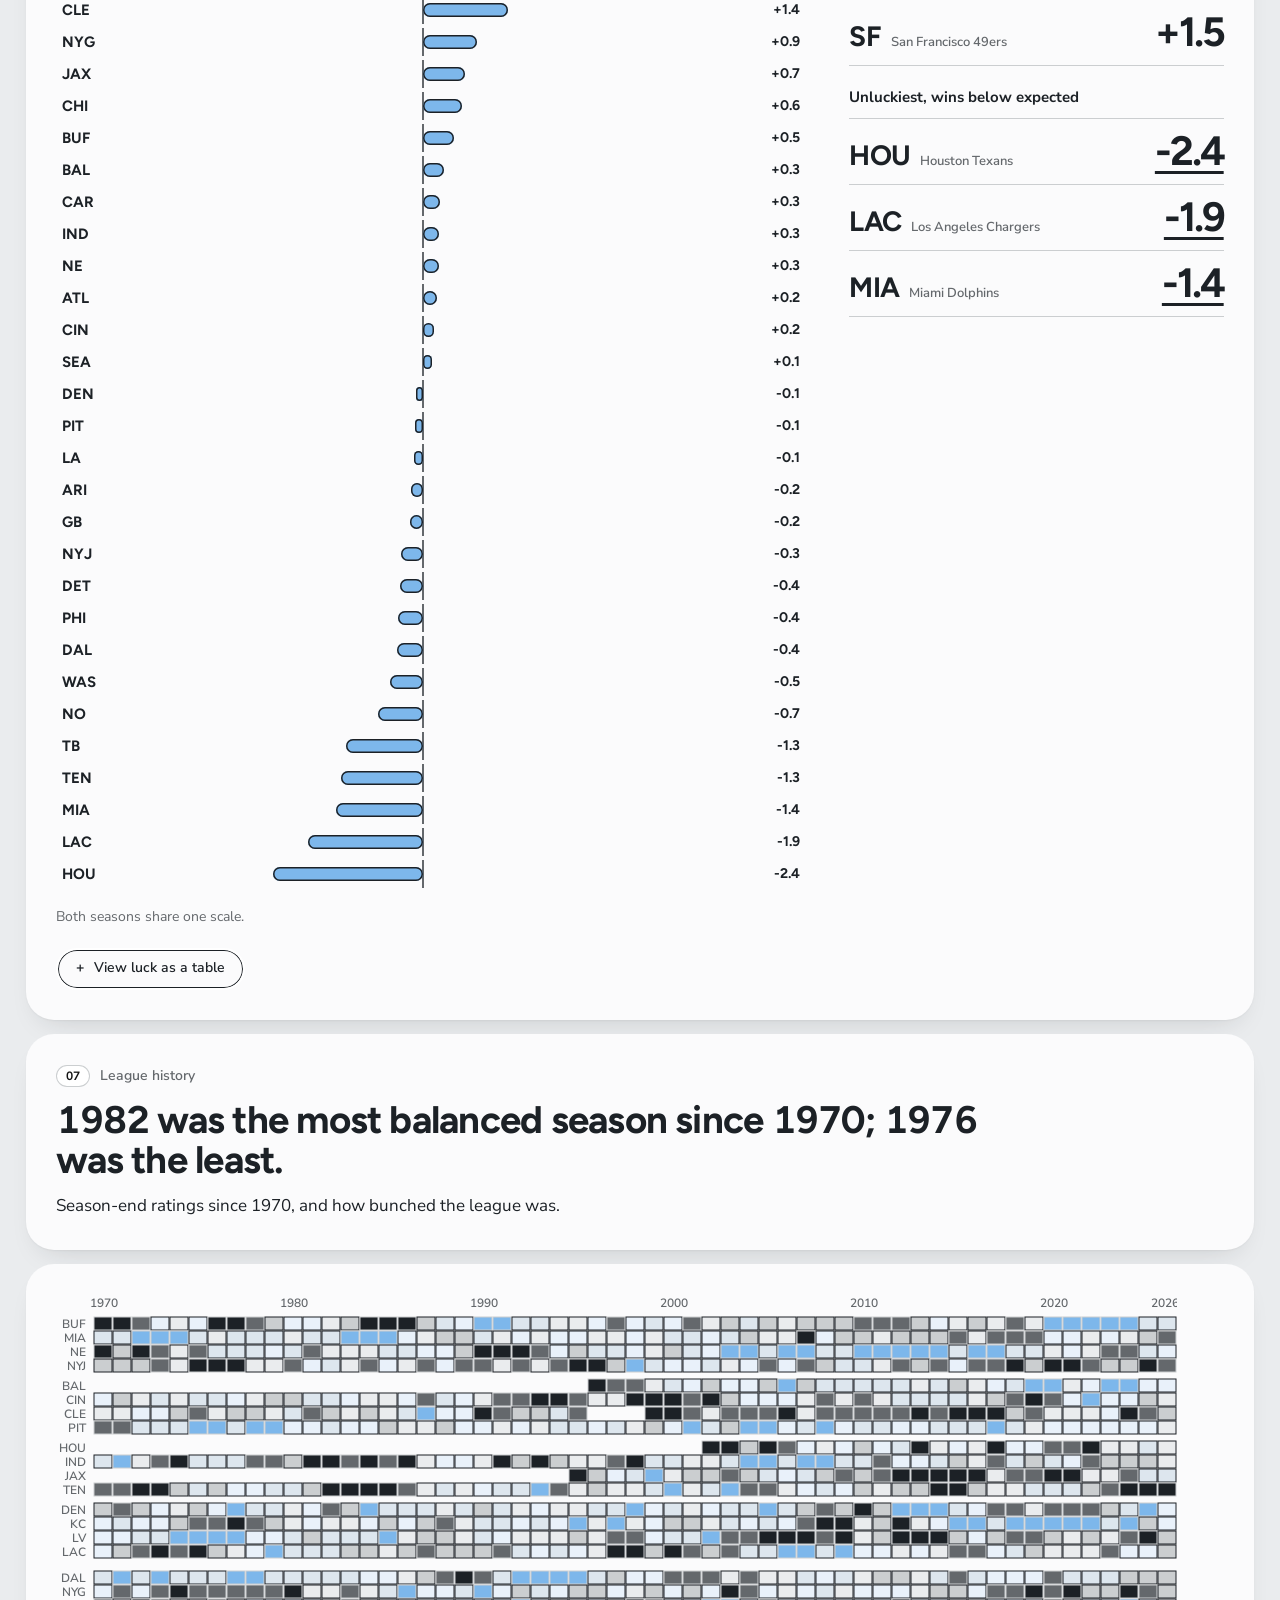
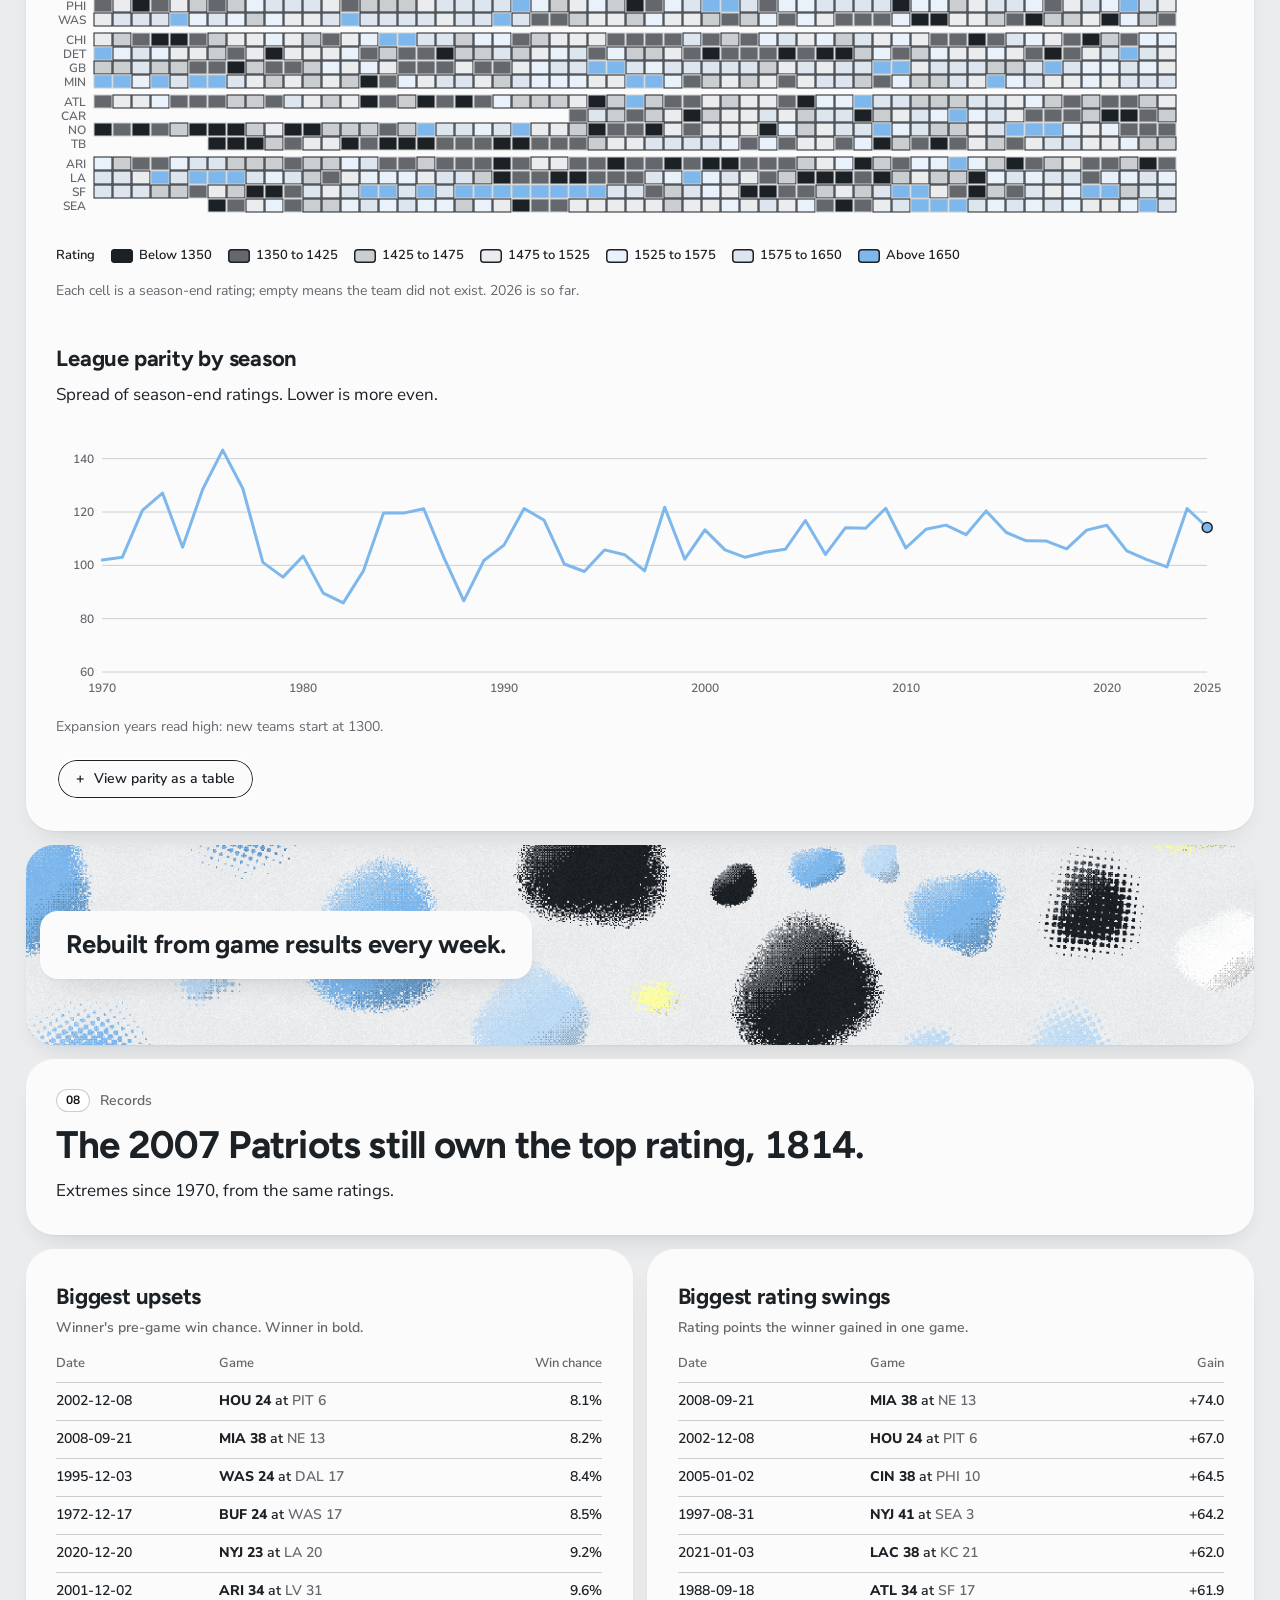
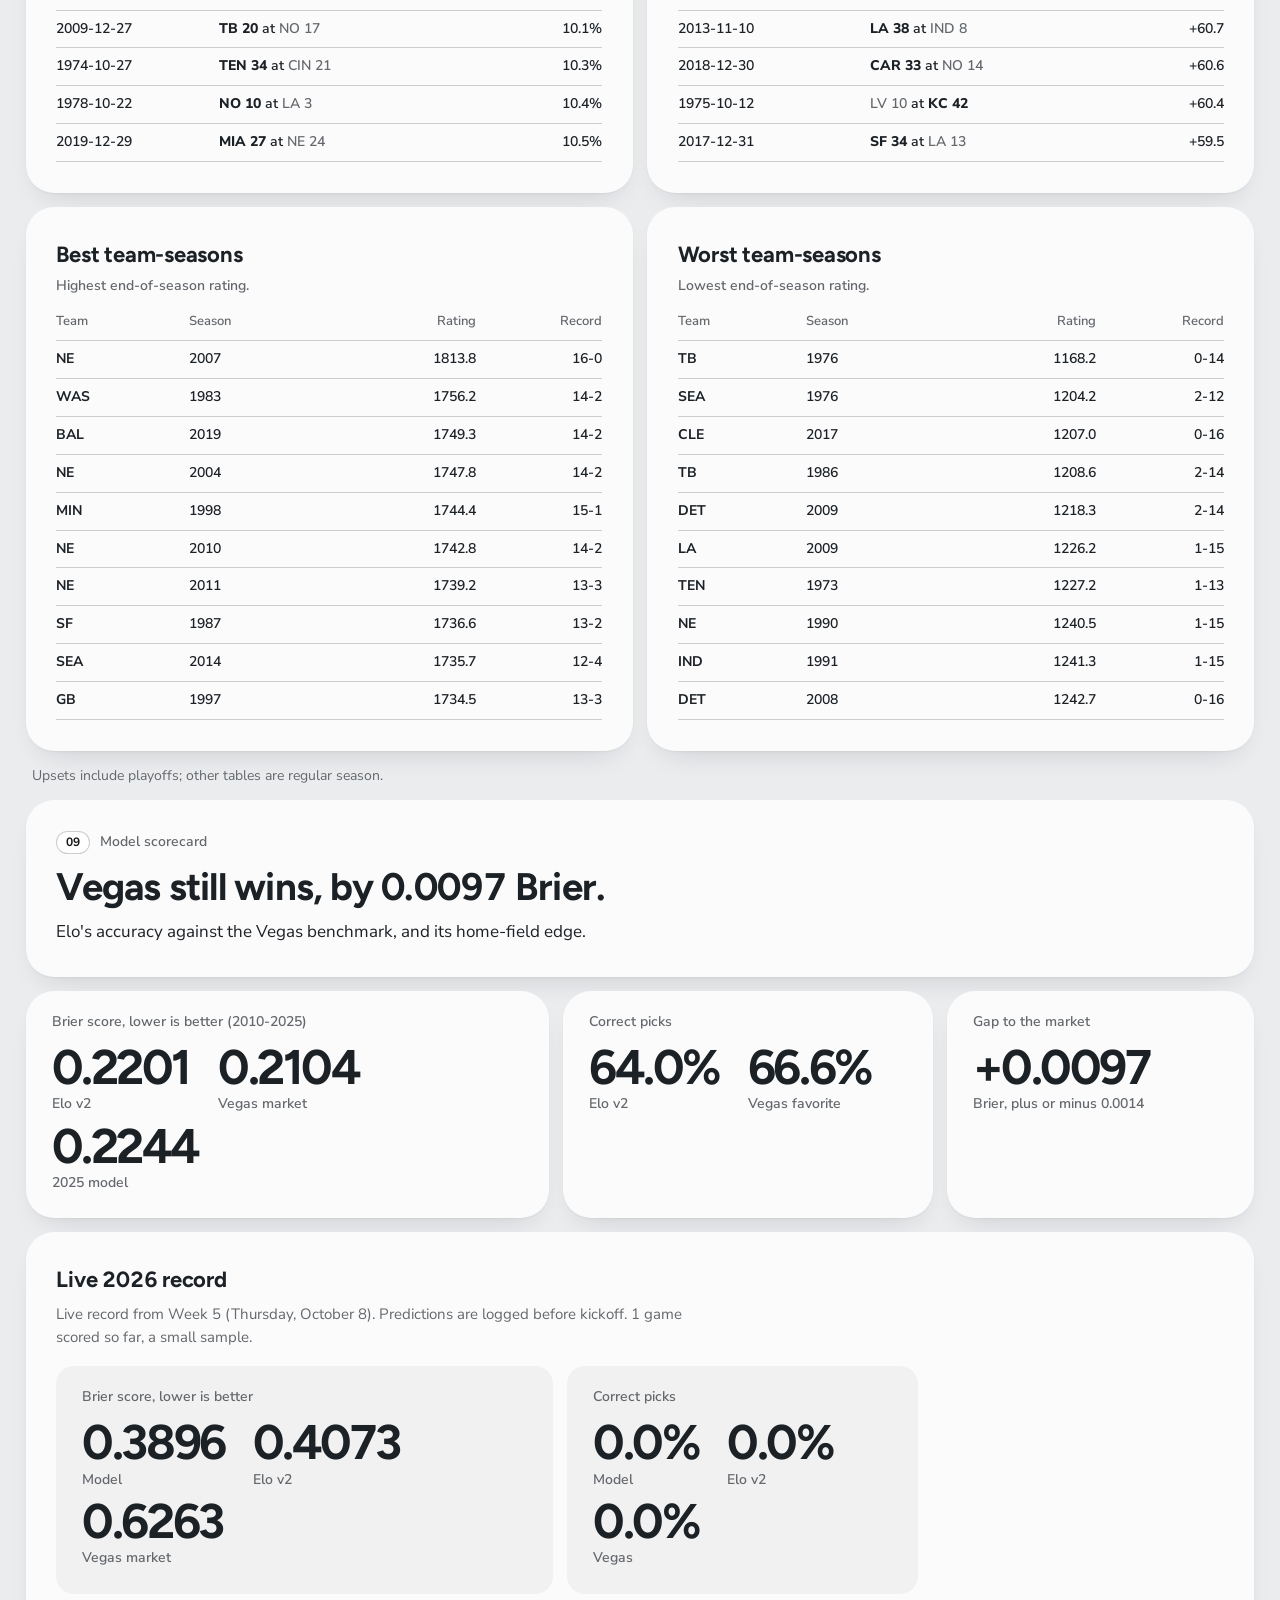
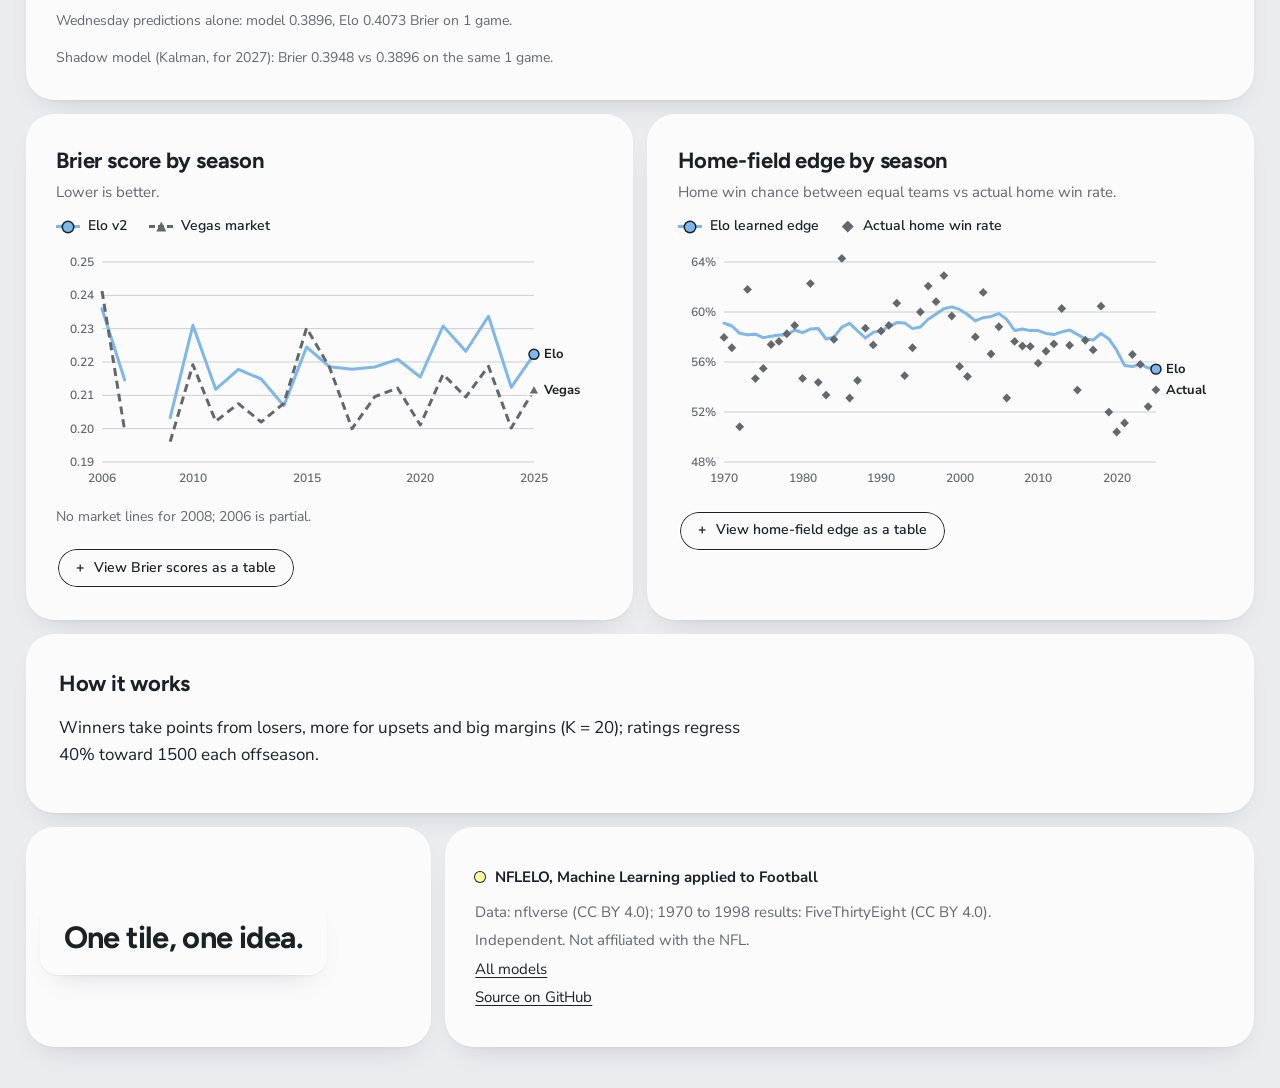
==== commit 31dbd057: "Site: trim copy on every page; cleaner projected-wins bars; drop spread record Co-Authored-By: Claud" ====
--- a/site/index.html
+++ b/site/index.html
@@ -89,7 +89,7 @@
     <div class="sec-copy">
       <p class="kicker"><span class="kn">01</span><span class="kt">Power ladder</span></p>
       <h2 class="headline" id="ladder-h">Power ladder</h2>
-      <p class="deck">All 32 teams by Elo rating. Bars show distance from the 1500 league average. Select a team to open it in the explorer.</p>
+      <p class="deck">All 32 teams by Elo rating. Bars show distance from 1500, the average.</p>
     </div>
     <div class="sec-ctl"><div class="b-seg" id="ladder-filters" role="group" aria-label="Filter the ladder"></div></div>
   </header>
@@ -105,7 +105,7 @@
     <div class="sec-copy">
       <p class="kicker"><span class="kn">02</span><span class="kt">This week</span></p>
       <h2 class="headline" id="week-h">This week</h2>
-      <p class="deck" id="week-deck">Elo win chances for the games still to play, next to the Vegas benchmark.</p>
+      <p class="deck" id="week-deck">Games still to play.</p>
     </div>
   </header>
 <div id="week-body" class="body loose" aria-busy="true"><p class="note">Loading</p></div>
@@ -120,7 +120,7 @@
     <div class="sec-copy">
       <p class="kicker"><span class="kn">03</span><span class="kt">Team explorer</span></p>
       <h2 class="headline" id="explorer-h">Team explorer</h2>
-      <p class="deck">One line per franchise, every regular-season game since 1970. Hover or use the arrow keys to read a game week.</p>
+      <p class="deck">One line per franchise, every game since 1970.</p>
     </div>
     <div class="sec-ctl"><div class="field">
       <label for="team-select">Team</label>
@@ -139,7 +139,7 @@
     <div class="sec-copy">
       <p class="kicker"><span class="kn">04</span><span class="kt">Luck board</span></p>
       <h2 class="headline" id="luck-h">Luck board</h2>
-      <p class="deck">Actual wins minus expected wins, where expected wins adds up Elo's pre-game win chance in every game.</p>
+      <p class="deck">Actual wins minus wins expected from Elo's win chances.</p>
     </div>
     <div class="sec-ctl"><div class="b-seg" id="luck-toggle" role="group" aria-label="Season"></div></div>
   </header>
@@ -155,7 +155,7 @@
     <div class="sec-copy">
       <p class="kicker"><span class="kn">05</span><span class="kt">League history</span></p>
       <h2 class="headline" id="history-h">League history</h2>
-      <p class="deck">End-of-season rating for every franchise since 1970, then how tightly the league was bunched each year.</p>
+      <p class="deck">Season-end ratings since 1970, and how bunched the league was.</p>
     </div>
   </header>
 <div id="history-body" class="tile-m body" aria-busy="true"><p class="note">Loading</p></div>
@@ -163,7 +163,7 @@
   </div>
   </section>
 
-  <div class="wrap band-wrap"><div class="band pat-pebbles"><p class="plate">Every rating here is rebuilt from the game results each week.</p></div></div>
+  <div class="wrap band-wrap"><div class="band pat-pebbles"><p class="plate">Rebuilt from game results every week.</p></div></div>
   <section class="sec" id="records" aria-labelledby="records-h" tabindex="-1">
   <div class="wrap">
   <div class="board sec-board">
@@ -186,7 +186,7 @@
     <div class="sec-copy">
       <p class="kicker"><span class="kn">07</span><span class="kt">Model scorecard</span></p>
       <h2 class="headline" id="scorecard-h">Model scorecard</h2>
-      <p class="deck">How well Elo predicts games, scored against the betting market, and how its home-field estimate has moved.</p>
+      <p class="deck">Elo's accuracy against the Vegas benchmark, and its home-field edge.</p>
     </div>
   </header>
 <div id="scorecard-body" class="body loose" aria-busy="true"><p class="note">Loading</p></div>
@@ -201,7 +201,7 @@
     <div class="tile-m foot-links">
       <p class="foot-dot"><i aria-hidden="true"></i>NFLELO, Machine Learning applied to Football</p>
       <p id="credit">Data: nflverse (CC BY 4.0); 1970 to 1998 results: FiveThirtyEight (CC BY 4.0).</p>
-      <p>Independent project, not affiliated with the NFL or any team.</p>
+      <p>Independent. Not affiliated with the NFL.</p>
       <p><a href="models.html">All models</a></p>
       <p><a href="https://github.com/walk-the-program/NFLELO">Source on GitHub</a></p>
     </div>
--- a/site/styles.css
+++ b/site/styles.css
@@ -370,13 +370,19 @@
 .rs[open] summary::after { transform: rotate(-135deg); margin-top: 4px; }
 .rs .abbr { font-size: 17px; }
 .rs .mid { min-width: 0; }
-.wb { position: relative; display: block; height: 22px; }
-.wb::before { content: ''; position: absolute; left: 0; right: 0; top: 50%; height: 1px; background: var(--line); }
-.wb i { position: absolute; top: 4px; height: 14px; display: block; }
-.wb .so { left: 0; background: var(--muted); border-radius: 999px 0 0 999px; }
-.wb .pj { background: var(--ink); border-radius: 0 999px 999px 0; }
-.wb .et { top: 0; height: 22px; width: 6px; margin-left: -3px; background: var(--primary); border-radius: 3px; box-shadow: 0 0 0 1.5px var(--ink); }
-.wb .rg { top: 19px; height: 3px; background: var(--ink); }
+.wb { position: relative; display: block; height: 20px; }
+.wb::before { content: ''; position: absolute; left: 0; right: 0; top: 4px; height: 12px; border-radius: 999px; background: var(--ab-sub); box-shadow: inset 0 0 0 1px var(--line); }
+.wb i { position: absolute; top: 4px; height: 12px; display: block; }
+.wb .rg { background: var(--pri-tint); border-radius: 999px; }
+.wb .so { left: 0; background: var(--ink); border-radius: 999px 0 0 999px; }
+.wb .pj { background: var(--primary); border-radius: 0 999px 999px 0; box-shadow: inset 0 0 0 1px var(--ink); }
+.wb .et { top: 0; height: 20px; width: 2px; margin-left: -1px; background: var(--ink); border-radius: 1px; }
+.legend i.wso, .legend i.wpj, .legend i.wrg, .tip i.wrg { width: 18px; height: 12px; border: 0; clip-path: none; border-radius: 999px; }
+.legend i.wso, .tip i.wso { background: var(--ink); }
+.legend i.wpj, .tip i.wpj { background: var(--primary); box-shadow: inset 0 0 0 1px var(--ink); }
+.legend i.wrg, .tip i.wrg { background: var(--pri-tint); box-shadow: inset 0 0 0 1px var(--line); }
+.legend i.wtk, .tip i.wtk { width: 2px; height: 16px; border: 0; clip-path: none; background: var(--ink); margin: 0 4px; }
+.legend i.wso::after, .legend i.wpj::after, .legend i.wrg::after, .legend i.wtk::after, .tip i.wpj::after, .tip i.wrg::after, .tip i.wtk::after { display: none; }
 .rs .meta { display: block; font: 600 12px/1.2 var(--font-body); color: var(--muted); margin-top: 2px; white-space: nowrap; overflow: hidden; text-overflow: ellipsis; }
 .rs .pv { text-align: right; line-height: 1.05; }
 .rs .pv b { display: block; font: 700 24px/1 var(--font-heading); letter-spacing: -0.03em; }
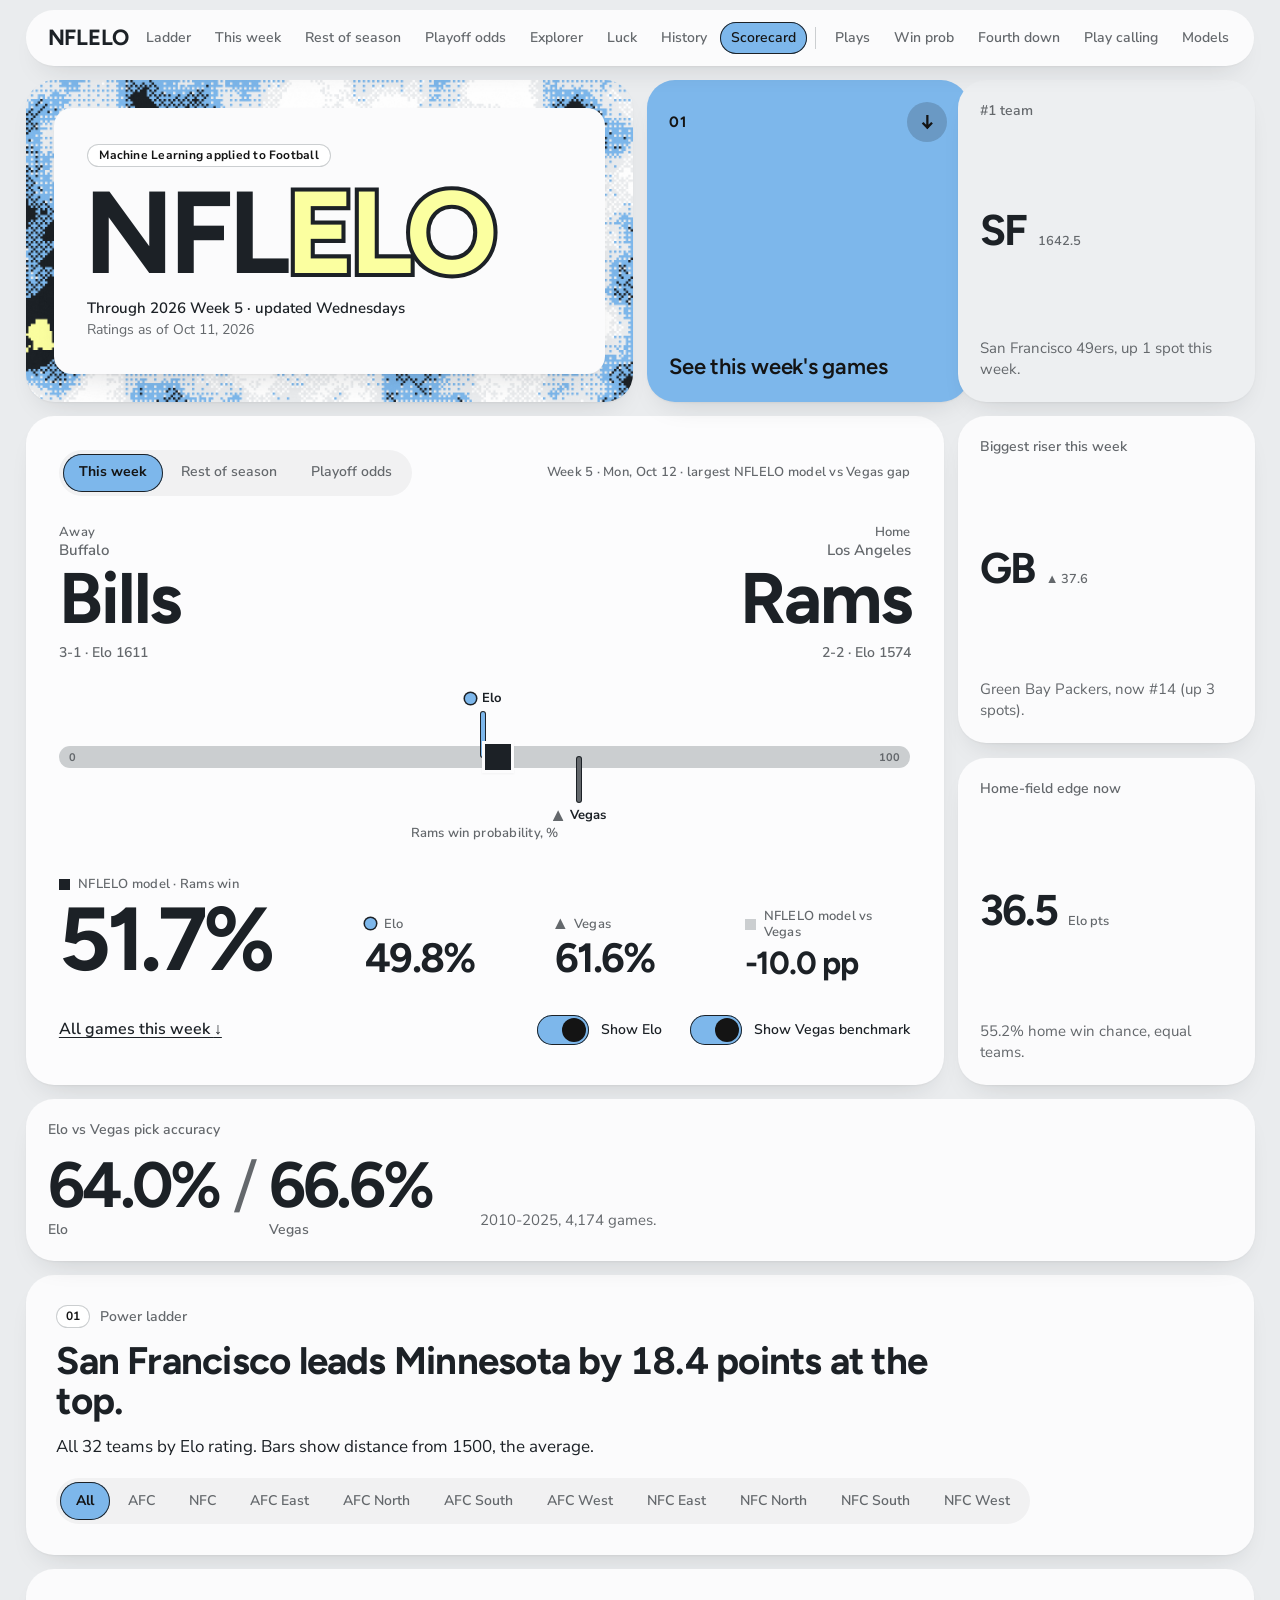
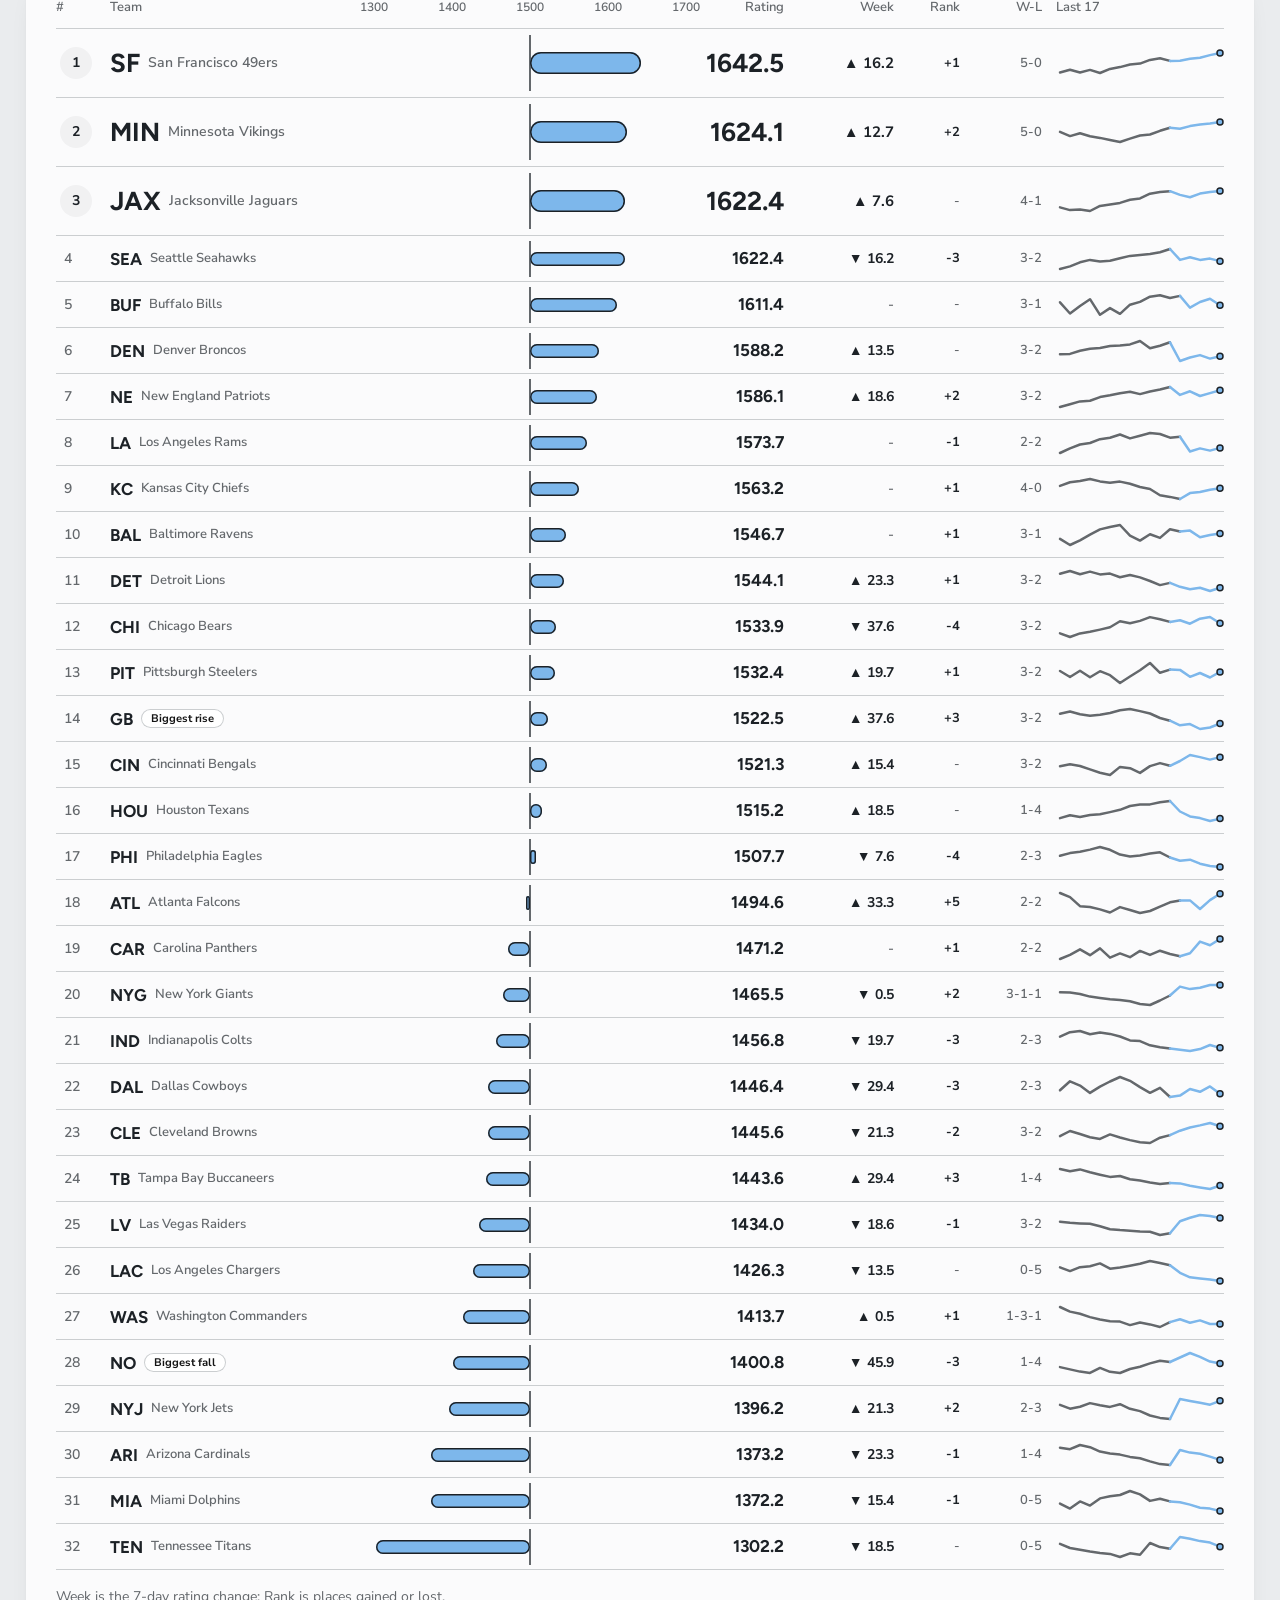
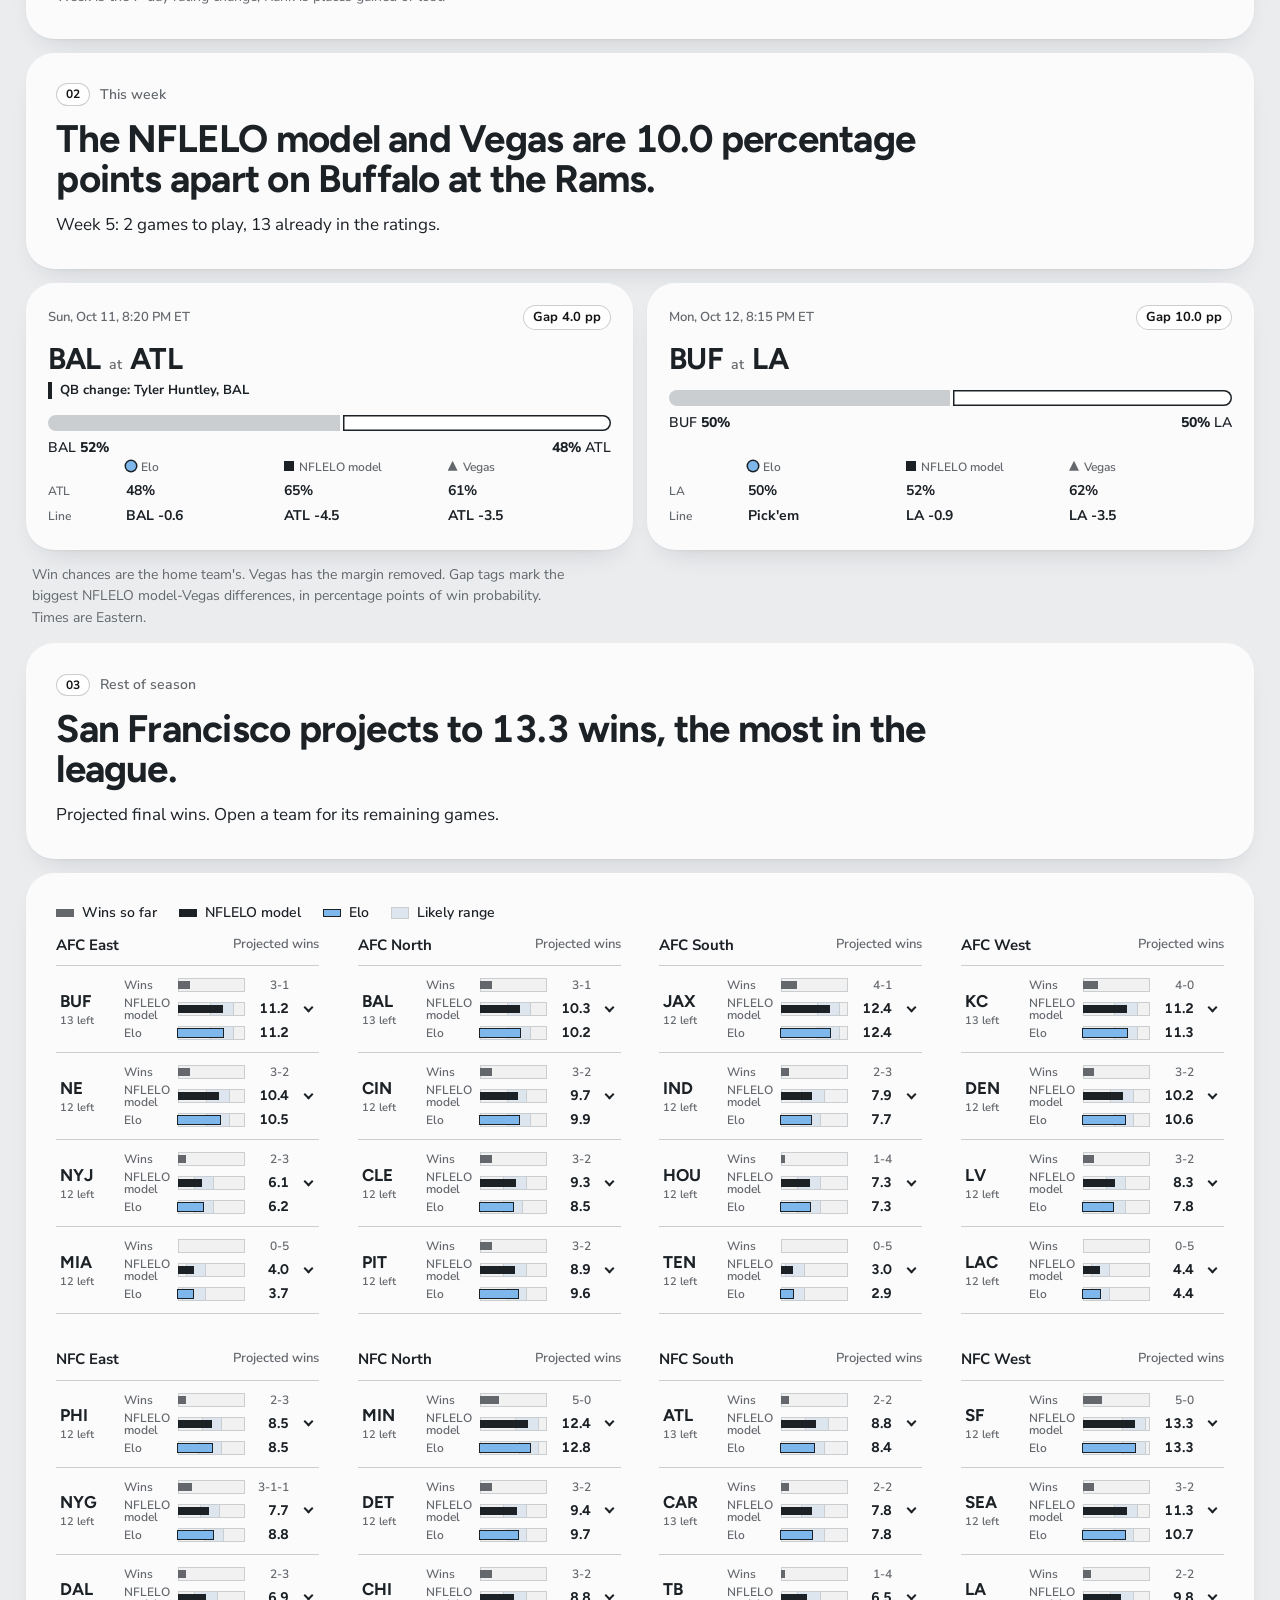
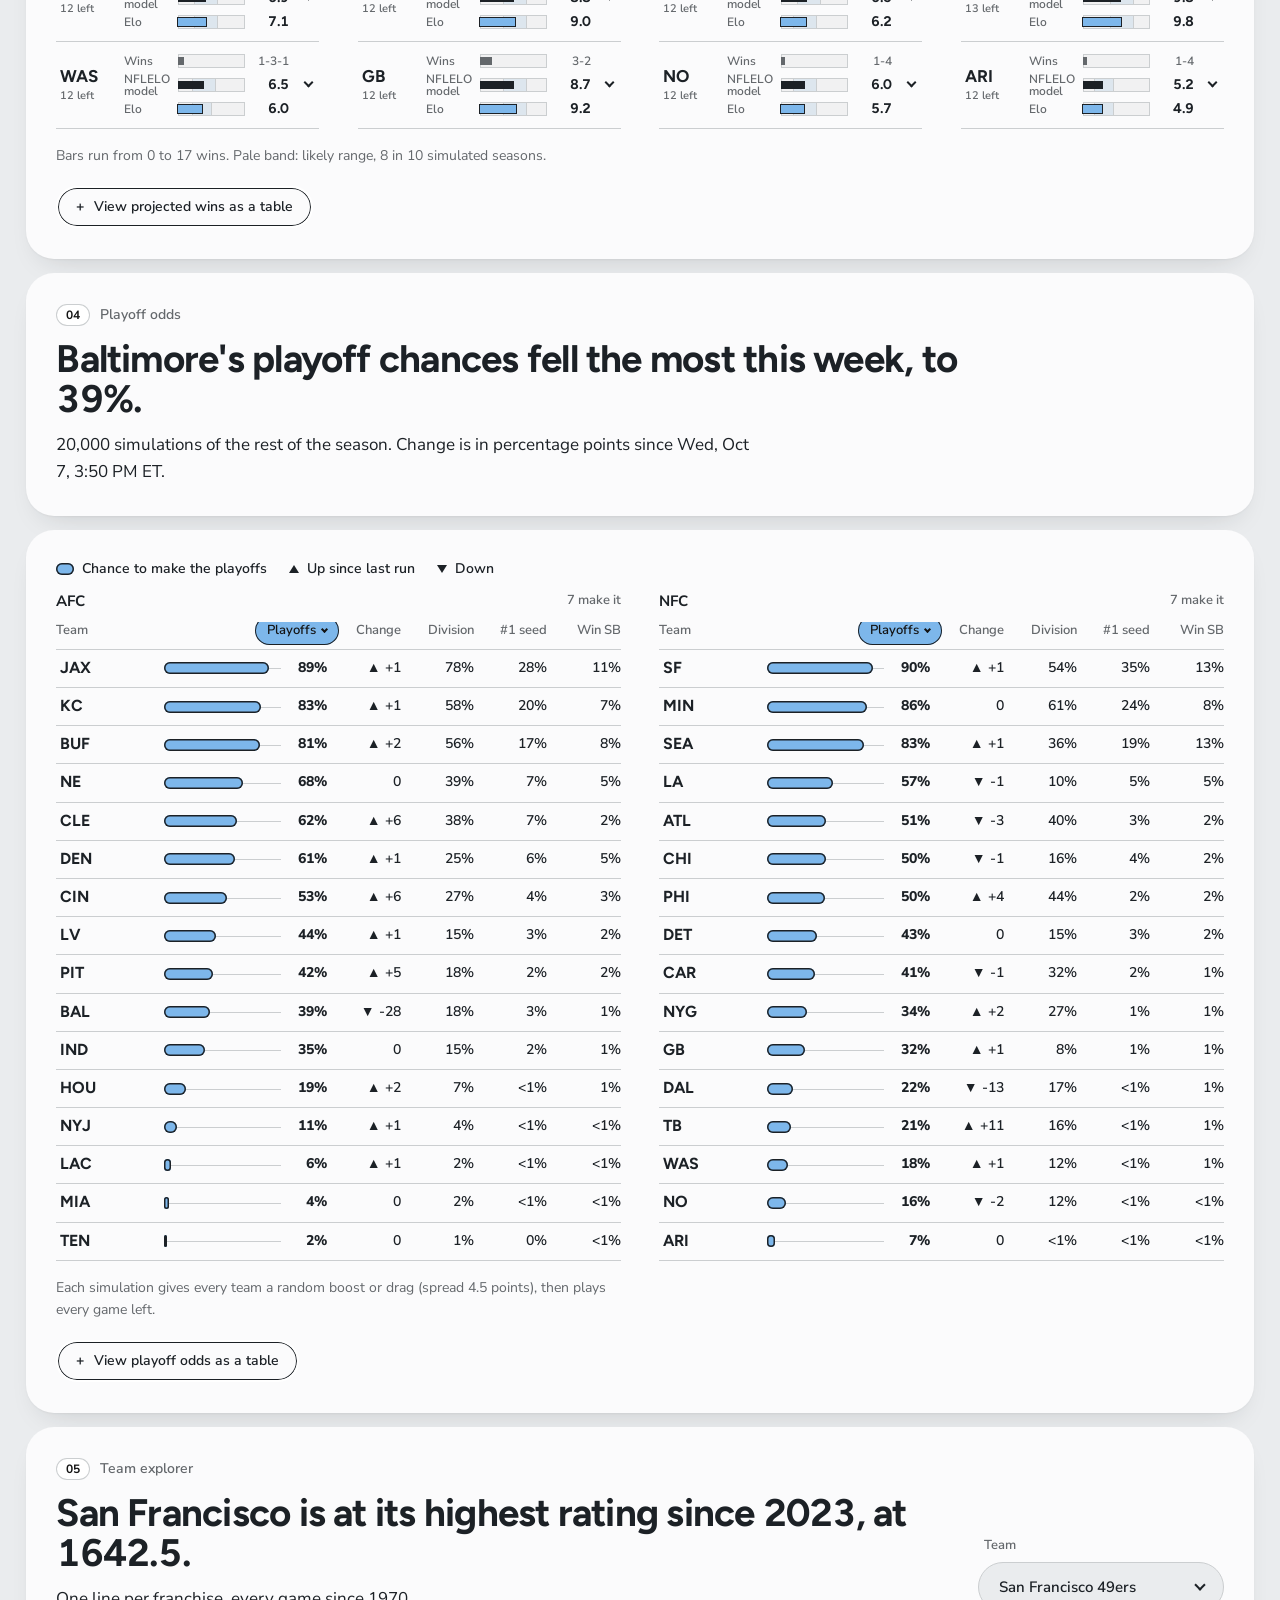
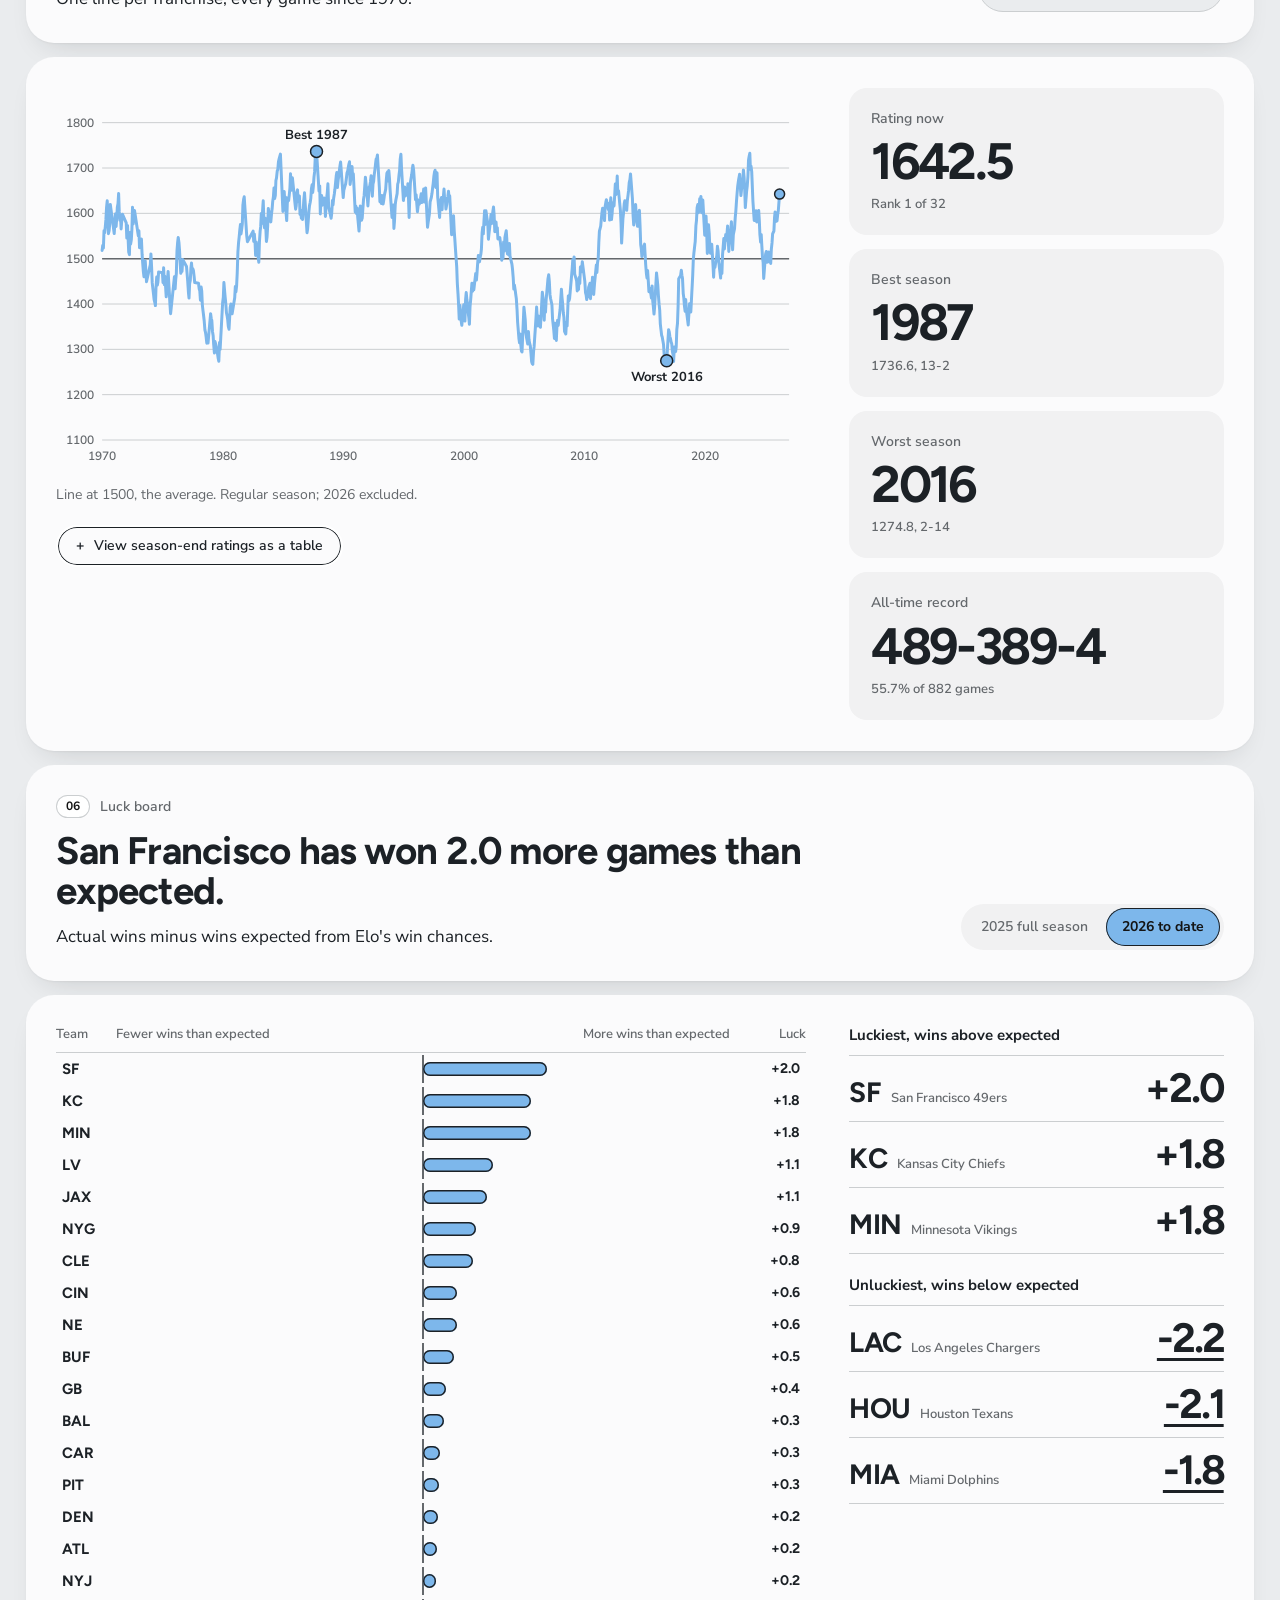
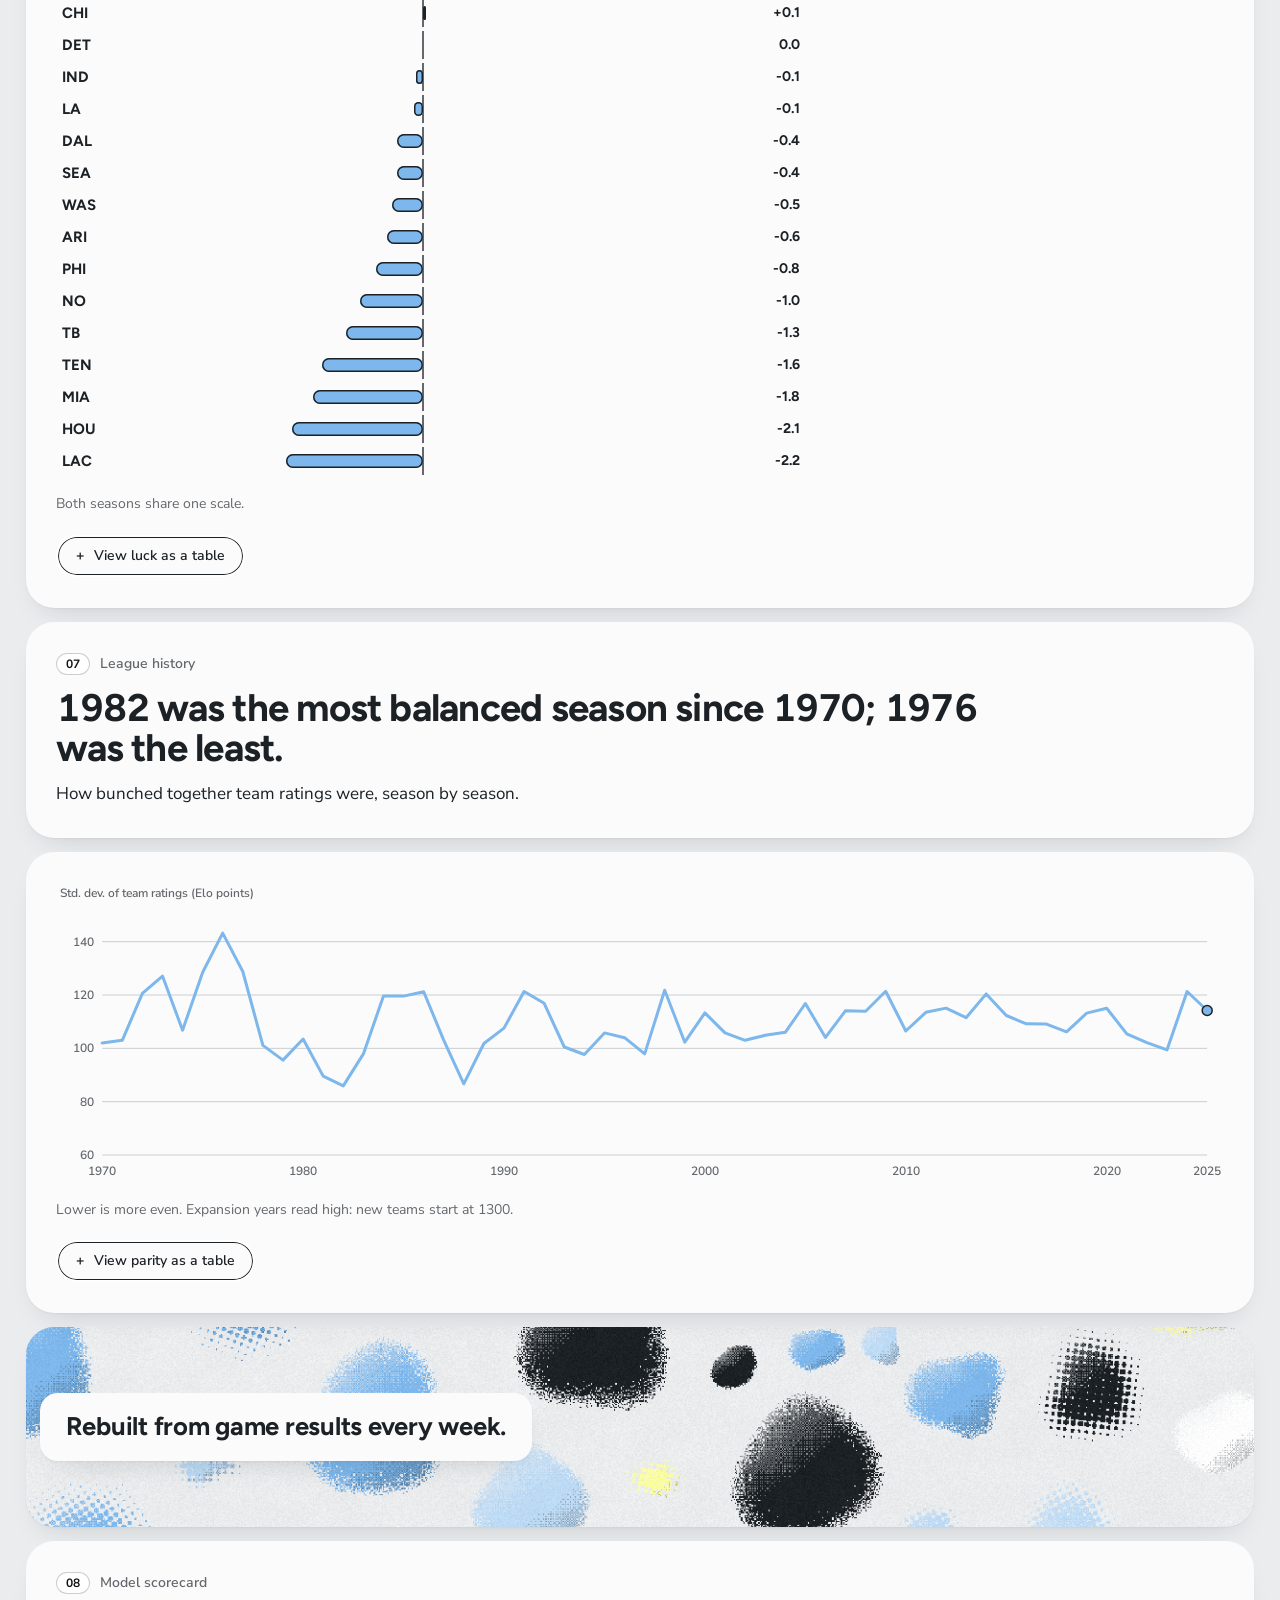
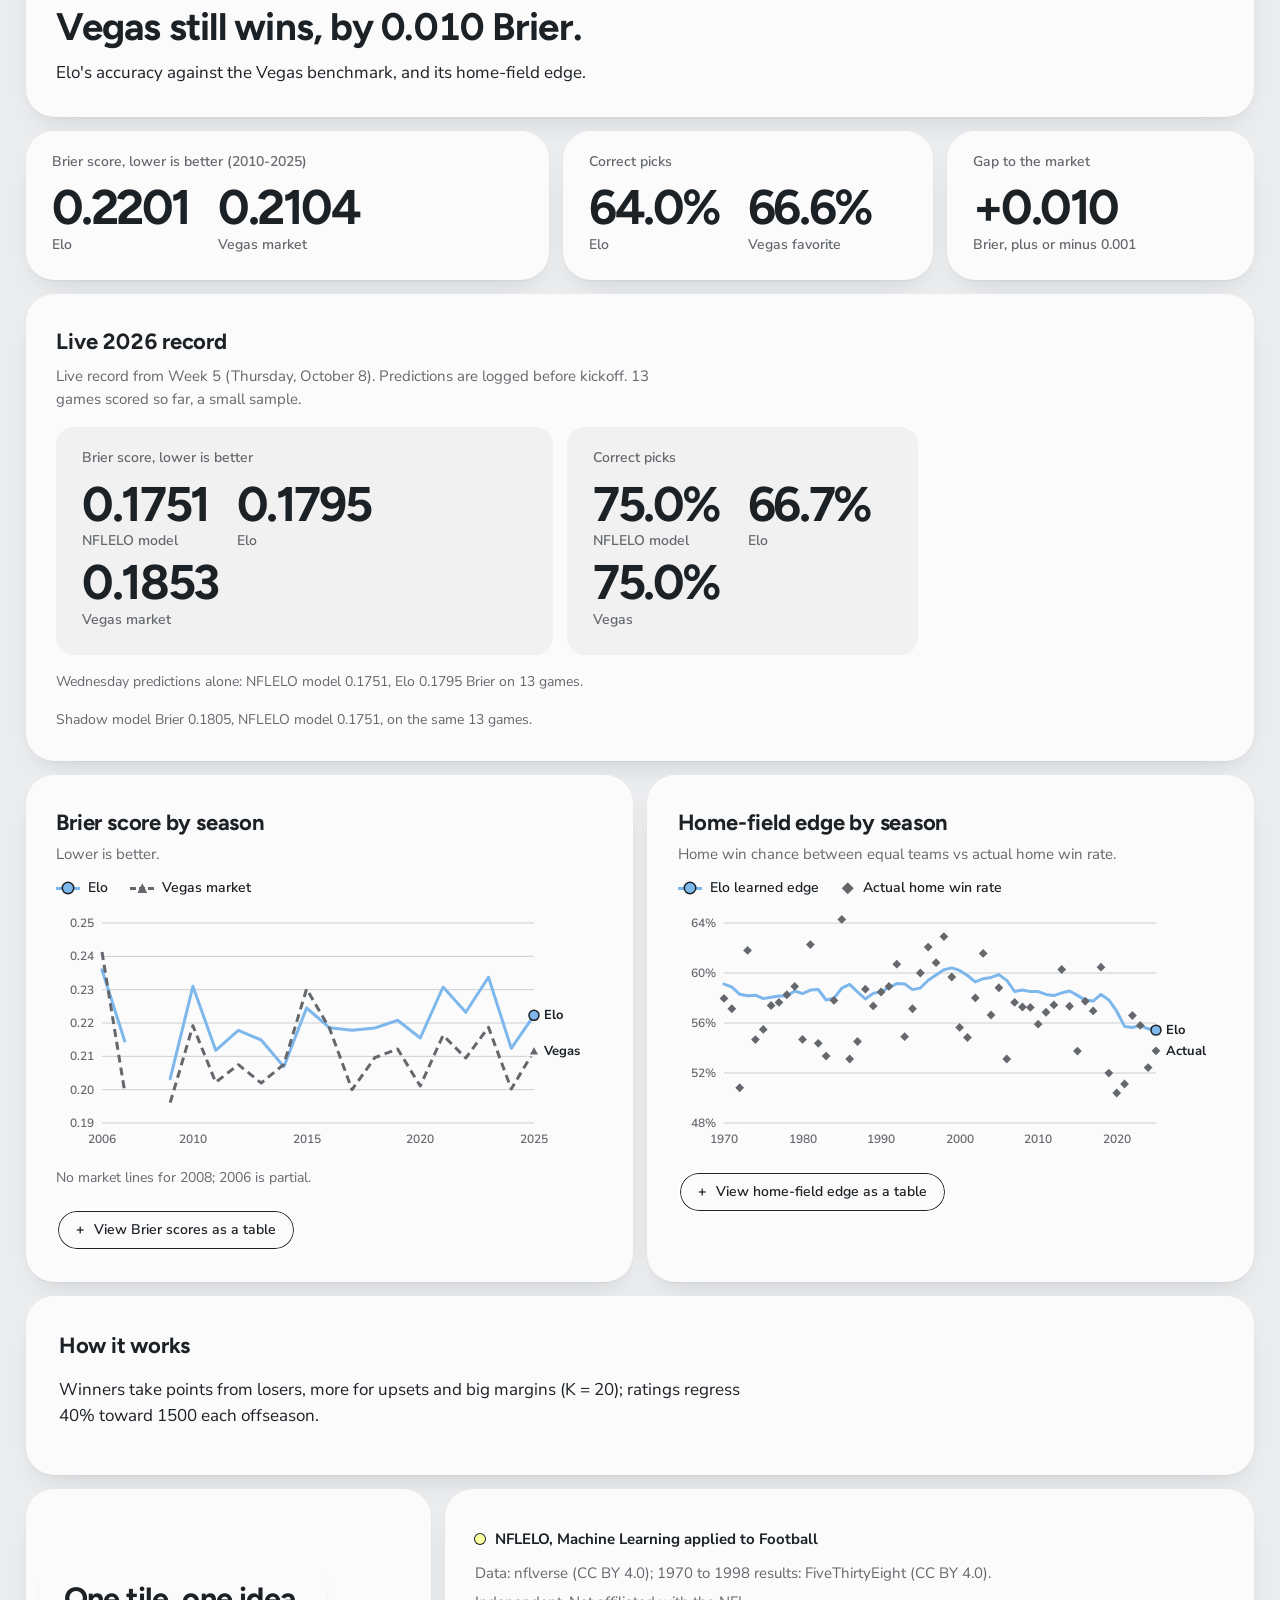
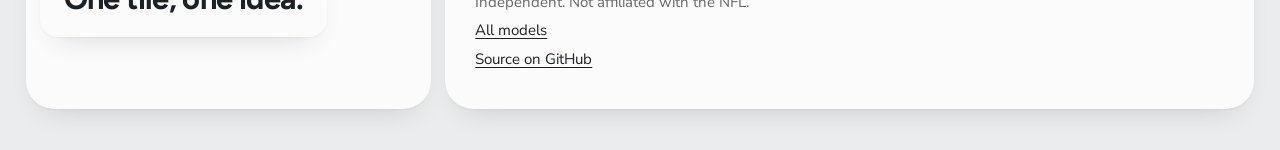
==== commit d2380efc: "Site: cut records, history heatmap and play-calling team view; fourth-down chart colors; honest four" ====
--- a/site/index.html
+++ b/site/index.html
@@ -5,7 +5,7 @@
 <meta name="viewport" content="width=device-width, initial-scale=1">
 <meta name="theme-color" content="#eaecee">
 <title>NFLELO: Elo ratings and stats</title>
-<meta name="description" content="Elo ratings for every NFL franchise since 1970, the weekly power ladder, model win chances next to the Vegas benchmark, luck, and league history.">
+<meta name="description" content="Elo ratings for every NFL franchise since 1970, the weekly power ladder, model win chances next to the Vegas benchmark, luck, and league parity.">
 <link rel="icon" href="data:,">
 <link rel="preconnect" href="https://fonts.googleapis.com">
 <link rel="preconnect" href="https://fonts.gstatic.com" crossorigin>
@@ -27,7 +27,6 @@
     <li><a href="#explorer">Explorer</a></li>
     <li><a href="#luck">Luck</a></li>
     <li><a href="#history">History</a></li>
-    <li><a href="#records">Records</a></li>
     <li><a href="#scorecard">Scorecard</a></li>
     <li class="nav-sep" aria-hidden="true"></li>
     <li><a href="plays.html">Plays</a></li>
@@ -67,6 +66,7 @@
             <div class="b-meter__pos" id="mx-pos-vegas" style="--tick: var(--muted)" aria-hidden="true"><span class="b-meter__tick b-meter__tick--down"></span><span class="tl tl-bottom">Vegas</span></div>
             <div class="b-meter__pos" id="mx-pos-model" aria-hidden="true"><span class="b-meter__knob"></span></div>
           </div>
+          <p class="label mx-axis" id="mx-axis"></p>
         </div>
         <dl class="mx-stats" id="mx-stats"></dl>
         <div class="mx-foot">
@@ -155,7 +155,7 @@
     <div class="sec-copy">
       <p class="kicker"><span class="kn">05</span><span class="kt">League history</span></p>
       <h2 class="headline" id="history-h">League history</h2>
-      <p class="deck">Season-end ratings since 1970, and how bunched the league was.</p>
+      <p class="deck">How bunched together team ratings were, season by season.</p>
     </div>
   </header>
 <div id="history-body" class="tile-m body" aria-busy="true"><p class="note">Loading</p></div>
@@ -164,27 +164,12 @@
   </section>
 
   <div class="wrap band-wrap"><div class="band pat-pebbles"><p class="plate">Rebuilt from game results every week.</p></div></div>
-  <section class="sec" id="records" aria-labelledby="records-h" tabindex="-1">
-  <div class="wrap">
-  <div class="board sec-board">
-  <header class="sec-head tile-m">
-    <div class="sec-copy">
-      <p class="kicker"><span class="kn">06</span><span class="kt">Records</span></p>
-      <h2 class="headline" id="records-h">Records</h2>
-      <p class="deck">Extremes since 1970, from the same ratings.</p>
-    </div>
-  </header>
-<div id="records-body" class="body loose" aria-busy="true"><p class="note">Loading</p></div>
-  </div>
-  </div>
-  </section>
-
   <section class="sec" id="scorecard" aria-labelledby="scorecard-h" tabindex="-1">
   <div class="wrap">
   <div class="board sec-board">
   <header class="sec-head tile-m">
     <div class="sec-copy">
-      <p class="kicker"><span class="kn">07</span><span class="kt">Model scorecard</span></p>
+      <p class="kicker"><span class="kn">06</span><span class="kt">Model scorecard</span></p>
       <h2 class="headline" id="scorecard-h">Model scorecard</h2>
       <p class="deck">Elo's accuracy against the Vegas benchmark, and its home-field edge.</p>
     </div>
--- a/site/styles.css
+++ b/site/styles.css
@@ -8,8 +8,8 @@
      Vegas benchmark = --muted dashed with triangle markers, a third series = --muted dotted with diamonds.
      Primary is 1.80:1 and secondary 1.1:1 on the surface, so neither is ever a thin line or text: they only fill bars
      and areas, and every fill that has to be read carries an ink edge.
-     Fourth-down GO / FG / PUNT = primary / secondary / line fills with an ink outline; toss-ups are --ab-sub with a
-     dotted ink outline. Heatmap = seven discrete token bins, pale cells outlined in ink.
+     Fourth-down GO / FG / PUNT = primary / ink / muted. Clear call = solid, lean = the same color as a diagonal hatch
+     on white, toss-up = plain --ab-sub (no action color).
      Accent: the one headline word (the accent with an ink outline, see .hl in brand.css), plus a dot in the footer. */
 
 :root {
@@ -20,11 +20,8 @@
   --font-ui: var(--font-body);
   /* categorical colors for the model pages: tokens only */
   --cat-go: var(--primary);
-  --cat-fg: var(--secondary);
-  --cat-punt: var(--line);
-  --cat-go-tint: var(--pri-tint);
-  --cat-fg-tint: var(--sec-tint);
-  --cat-punt-tint: var(--ab-tile);
+  --cat-fg: var(--ink);
+  --cat-punt: var(--muted);
 }
 
 *, *::before, *::after { box-sizing: border-box; }
@@ -159,7 +156,8 @@
 .mx-team .nick { font: 700 clamp(26px, 8.4cqw, 76px)/0.98 var(--font-heading); letter-spacing: -0.03em; margin-top: 4px; overflow-wrap: normal; }
 .mx-team .mx-rec { margin-top: 10px; color: var(--muted); font: 600 14px/1.4 var(--font-body); }
 .mx-team.team-home { text-align: right; }
-.mx-meter { padding: 50px 0; }
+.mx-meter { position: relative; padding: 50px 0 74px; }
+.mx-axis { position: absolute; left: 0; right: 0; bottom: 6px; margin: 0; text-align: center; }
 .mx-meter[hidden] { display: none; }
 .b-meter__pos { transition: left 280ms ease; }
 .b-meter__track i { position: absolute; top: 50%; transform: translateY(-50%); font: 700 11px/1 var(--font-body); color: var(--muted); font-style: normal; }
@@ -192,7 +190,7 @@
 @media (max-width: 700px) {
   .mx-teams { gap: 10px; }
   .mx-team .city { font-size: 13px; }
-  .mx-meter { padding: 48px 0 44px; }
+  .mx-meter { padding: 48px 0 70px; }
   .mx-stats { grid-template-columns: repeat(3, minmax(0, 1fr)); grid-auto-flow: row; }
   .stat-main { grid-column: 1 / -1; }
   .stat-main dd { font-size: clamp(56px, 24cqw, 96px); }
@@ -362,7 +360,7 @@
 @media (min-width: 1280px) { .divs { grid-template-columns: repeat(4, 1fr); } }
 .dv h3, .oc h3 { font: 700 15px/1.3 var(--font-body); padding-bottom: 10px; border-bottom: 1px solid var(--line); display: flex; justify-content: space-between; }
 .dv h3 span, .oc h3 span { color: var(--muted); font-size: 13px; font-weight: 600; }
-.rs summary { list-style: none; display: grid; grid-template-columns: 44px minmax(0, 1fr) 64px 14px; column-gap: 12px; align-items: center; min-height: 60px; padding: 6px 4px; cursor: pointer; border-bottom: 1px solid var(--line); }
+.rs summary { list-style: none; display: grid; grid-template-columns: 52px minmax(0, 1fr) 14px; column-gap: 12px; align-items: center; min-height: 60px; padding: 6px 4px; cursor: pointer; border-bottom: 1px solid var(--line); }
 .rs summary::-webkit-details-marker { display: none; }
 .rs summary:hover { background: var(--sec-tint); }
 .rs summary:focus-visible { outline-offset: -3px; box-shadow: none; }
@@ -370,23 +368,26 @@
 .rs[open] summary::after { transform: rotate(-135deg); margin-top: 4px; }
 .rs .abbr { font-size: 17px; }
 .rs .mid { min-width: 0; }
-.wb { position: relative; display: block; height: 20px; }
-.wb::before { content: ''; position: absolute; left: 0; right: 0; top: 4px; height: 12px; border-radius: 999px; background: var(--ab-sub); box-shadow: inset 0 0 0 1px var(--line); }
-.wb i { position: absolute; top: 4px; height: 12px; display: block; }
-.wb .rg { background: var(--pri-tint); border-radius: 999px; }
-.wb .so { left: 0; background: var(--ink); border-radius: 999px 0 0 999px; }
-.wb .pj { background: var(--primary); border-radius: 0 999px 999px 0; box-shadow: inset 0 0 0 1px var(--ink); }
-.wb .et { top: 0; height: 20px; width: 2px; margin-left: -1px; background: var(--ink); border-radius: 1px; }
-.legend i.wso, .legend i.wpj, .legend i.wrg, .tip i.wrg { width: 18px; height: 12px; border: 0; clip-path: none; border-radius: 999px; }
-.legend i.wso, .tip i.wso { background: var(--ink); }
-.legend i.wpj, .tip i.wpj { background: var(--primary); box-shadow: inset 0 0 0 1px var(--ink); }
-.legend i.wrg, .tip i.wrg { background: var(--pri-tint); box-shadow: inset 0 0 0 1px var(--line); }
-.legend i.wtk, .tip i.wtk { width: 2px; height: 16px; border: 0; clip-path: none; background: var(--ink); margin: 0 4px; }
-.legend i.wso::after, .legend i.wpj::after, .legend i.wrg::after, .legend i.wtk::after, .tip i.wpj::after, .tip i.wrg::after, .tip i.wtk::after { display: none; }
-.rs .meta { display: block; font: 600 12px/1.2 var(--font-body); color: var(--muted); margin-top: 2px; white-space: nowrap; overflow: hidden; text-overflow: ellipsis; }
-.rs .pv { text-align: right; line-height: 1.05; }
-.rs .pv b { display: block; font: 700 24px/1 var(--font-heading); letter-spacing: -0.03em; }
-.rs .pv small { display: block; font: 600 12px/1.3 var(--font-body); color: var(--muted); white-space: nowrap; }
+.rs .who { display: flex; flex-direction: column; align-self: center; }
+.rs .mid { display: grid; row-gap: 5px; padding: 6px 0; }
+.wl { display: grid; grid-template-columns: 44px minmax(0, 1fr) 34px; column-gap: 10px; align-items: center; }
+.wl .wk { font: 600 12px/1 var(--font-body); color: var(--muted); }
+.wl .wv { font: 700 14px/1 var(--font-heading); text-align: right; font-variant-numeric: tabular-nums; white-space: nowrap; }
+.wl.w-so .wv { font: 600 12px/1 var(--font-body); color: var(--muted); }
+.wb { position: relative; display: block; height: 14px; background: var(--ab-sub); box-shadow: inset 0 0 0 1px var(--line); }
+.wb i { position: absolute; display: block; }
+.wb .rg { top: 0; height: 14px; background: var(--pri-tint); box-shadow: inset 0 0 0 1px var(--line); }
+.wb .fl { left: 0; top: 3px; height: 8px; }
+.w-so .fl { background: var(--muted); }
+.w-md .fl { background: var(--ink); }
+.w-el .fl { background: var(--primary); box-shadow: 0 0 0 1px var(--ink); }
+.legend i.wso, .legend i.wmd, .legend i.wel, .legend i.wrg, .tip i.wso, .tip i.wmd, .tip i.wel, .tip i.wrg { width: 18px; height: 8px; border: 0; clip-path: none; border-radius: 0; }
+.legend i.wso, .tip i.wso { background: var(--muted); }
+.legend i.wmd, .tip i.wmd { background: var(--ink); }
+.legend i.wel, .tip i.wel { background: var(--primary); box-shadow: inset 0 0 0 1px var(--ink); }
+.legend i.wrg, .tip i.wrg { height: 12px; background: var(--pri-tint); box-shadow: inset 0 0 0 1px var(--line); }
+.legend i.wso::after, .legend i.wmd::after, .legend i.wel::after, .legend i.wrg::after, .tip i.wso::after, .tip i.wmd::after, .tip i.wel::after, .tip i.wrg::after { display: none; }
+.rs .meta { display: block; font: 600 11px/1.2 var(--font-body); color: var(--muted); margin-top: 3px; white-space: nowrap; overflow: hidden; text-overflow: ellipsis; }
 .rs-games { padding: 6px 0 14px; }
 .rs-games table { font-size: 13px; }
 .rs-games td, .rs-games th { padding: 6px 8px 6px 0; }
@@ -500,25 +501,7 @@
 td { padding: 9px 10px 9px 0; border-bottom: 1px solid var(--line); vertical-align: baseline; }
 th.r, td.r { text-align: right; padding-right: 0; }
 td.n { font-variant-numeric: tabular-nums; }
-td .w, td .w-sc { font-weight: 800; }
-td .l, td .l-sc { color: var(--muted); }
-.rec4 { display: grid; grid-template-columns: minmax(0, 1fr); gap: var(--gap); }
-@media (min-width: 900px) { .rec4 { grid-template-columns: 1fr 1fr; } }
-.rec4 > div { background: var(--ab-tile); border-radius: var(--r-tile); box-shadow: var(--ab-shadow); padding: clamp(18px, 2.4vw, 32px); min-width: 0; }
-.rec4 h3 { font-size: 22px; letter-spacing: -0.01em; margin-bottom: 4px; }
-.rec4 .sub { font: 600 14px/1.4 var(--font-body); color: var(--muted); margin-bottom: 8px; }
-.rec4 .tbl-wrap { overflow-x: auto; }
-
-/* ---- history: the tapestry uses seven discrete bins, all from tokens ---- */
-.heat-wrap { overflow-x: auto; padding-bottom: 6px; }
-.heat { display: block; }
-.heat rect.cell { stroke: var(--line); stroke-width: 1; }
-.heat rect.cell.pale { stroke: var(--ink); stroke-width: 1; }
-.heat .cursor { fill: none; stroke: var(--ink); stroke-width: 3; pointer-events: none; }
-.heat svg:focus-visible { outline: none; }
-.scale { display: flex; align-items: center; flex-wrap: wrap; gap: 8px 16px; margin-top: 16px; font: 600 13px/1.3 var(--font-body); }
-.scale .sw { display: inline-flex; align-items: center; gap: 6px; }
-.scale .sw i { display: inline-block; width: 22px; height: 14px; border-radius: 4px; box-shadow: inset 0 0 0 1.5px var(--ink); }
+
 .sub-h { font-size: 22px; margin: 40px 0 12px; letter-spacing: -0.01em; }
 
 /* ---- scorecard ---- */
@@ -814,20 +797,23 @@
 .hm-wrap { overflow-x: auto; padding-bottom: 4px; }
 .hm { display: block; }
 .hm .hc { stroke: none; }
-.hm .hc.lv-0 { fill: var(--ab-sub); stroke: var(--ink); stroke-width: 1; stroke-dasharray: 1.5 2; }
-.hm .hc.c-go.lv-1 { fill: var(--cat-go-tint); stroke: var(--ink); stroke-width: 1; } .hm .hc.c-fg.lv-1 { fill: var(--cat-fg-tint); stroke: var(--ink); stroke-width: 1; } .hm .hc.c-punt.lv-1 { fill: var(--cat-punt-tint); stroke: var(--ink); stroke-width: 1; }
-.hm .hc.c-go.lv-2 { fill: var(--cat-go); stroke: var(--ink); stroke-width: 1.5; } .hm .hc.c-fg.lv-2 { fill: var(--cat-fg); stroke: var(--ink); stroke-width: 1.5; } .hm .hc.c-punt.lv-2 { fill: var(--cat-punt); stroke: var(--ink); stroke-width: 1.5; }
-.hm .hc.on { stroke: var(--ink); stroke-width: 3; stroke-dasharray: none; }
-.hm .tm { fill: var(--ink); pointer-events: none; display: none; }
-.hm.tossups .tm { display: block; }
+.hm .hc.lv-0 { fill: var(--ab-sub); }
+.hm .hc.c-go.lv-1 { fill: url(#hatch-go); } .hm .hc.c-fg.lv-1 { fill: url(#hatch-fg); } .hm .hc.c-punt.lv-1 { fill: url(#hatch-punt); }
+.hm .hc.c-go.lv-2 { fill: var(--cat-go); } .hm .hc.c-fg.lv-2 { fill: var(--cat-fg); } .hm .hc.c-punt.lv-2 { fill: var(--cat-punt); }
+.hm .hc.on { stroke: var(--primary); stroke-width: 3; }
+.hm .hc.on.c-go.lv-2 { stroke: var(--ink); }
+/* chart key: clear = solid, lean = hatch of the same color, toss-up = plain sub-tile */
+.fx-key { display: grid; width: fit-content; max-width: 100%; grid-template-columns: auto repeat(3, 76px); gap: 8px 14px; align-items: center; margin: 14px 0 0; font: 600 13px/1.3 var(--font-body); }
+.fx-key .kh { color: var(--muted); }
+.fx-key .kr { color: var(--ink); }
+.fx-key .kc { display: block; height: 16px; border-radius: 4px; background: var(--ab-sub); }
+.fx-key .kc.go { background: var(--cat-go); } .fx-key .kc.fg { background: var(--cat-fg); } .fx-key .kc.punt { background: var(--cat-punt); }
+.fx-key .kc.lean.go { background: repeating-linear-gradient(135deg, var(--cat-go) 0 3px, var(--ab-tile) 3px 6px); }
+.fx-key .kc.lean.fg { background: repeating-linear-gradient(135deg, var(--cat-fg) 0 3px, var(--ab-tile) 3px 6px); }
+.fx-key .kc.lean.punt { background: repeating-linear-gradient(135deg, var(--cat-punt) 0 3px, var(--ab-tile) 3px 6px); }
+.fx-key .kn2 { grid-column: span 2; color: var(--muted); }
 .hm:focus-visible { outline: 3px solid var(--primary); outline-offset: 6px; box-shadow: none; }
 .sw-go { background: var(--cat-go); } .sw-fg { background: var(--cat-fg); } .sw-punt { background: var(--cat-punt); }
-.scale .steps { display: inline-flex; gap: 6px; align-items: center; }
-.scale .steps i { display: inline-block; width: 22px; height: 14px; border-radius: 4px; box-shadow: inset 0 0 0 1.5px var(--ink); }
-.scale .steps i.s0 { background: var(--ab-sub); box-shadow: none; outline: 1.5px dotted var(--ink); outline-offset: -1.5px; }
-.scale .steps i.s1 { background: var(--pri-tint); }
-.scale .steps i.s2 { background: var(--primary); }
-.scale .sw i.sw-go, .scale .sw i.sw-fg, .scale .sw i.sw-punt { width: 22px; height: 14px; }
 .fx-detail { margin-top: 18px; padding: 16px 20px; min-height: 76px; font-size: 16px; background: var(--ab-sub); border-radius: var(--r-sub); --surf: var(--ab-sub); }
 .fx-detail b { font-weight: 800; }
 .tbl-wrap { overflow-x: auto; }
@@ -880,8 +866,8 @@
 .mix-bar span { display: flex; align-items: center; padding: 0 12px; min-width: 0; font: 700 14px/1 var(--font-body); white-space: nowrap; overflow: hidden; border-radius: 6px; }
 .mix-bar span:first-child { border-radius: 999px 6px 6px 999px; } .mix-bar span:last-child { border-radius: 6px 999px 999px 6px; }
 .mix-bar span.go { background: var(--cat-go); color: var(--on-primary); box-shadow: inset 0 0 0 1.5px var(--ink); }
-.mix-bar span.fg { background: var(--cat-fg); color: var(--on-secondary); box-shadow: inset 0 0 0 1.5px var(--ink); }
-.mix-bar span.punt { background: var(--cat-punt); color: var(--ink); box-shadow: inset 0 0 0 1.5px var(--ink); }
+.mix-bar span.fg { background: var(--cat-fg); color: var(--neutral-light); }
+.mix-bar span.punt { background: var(--cat-punt); color: var(--neutral-light); }
 .comp { display: flex; flex-wrap: wrap; gap: 8px 10px; margin-top: 14px; }
 .comp li { display: inline-flex; align-items: center; gap: 8px; font: 600 13px/1.4 var(--font-body); }
 .pc-head { display: flex; flex-wrap: wrap; gap: 12px 18px; align-items: baseline; }
@@ -947,22 +933,10 @@
 .legend i.sc, .tip i.sc { position: static; width: 22px; height: 14px; clip-path: none; border: 0; border-radius: 4px; align-self: center; box-shadow: inset 0 0 0 1.5px var(--ink); }
 .legend i.sc.none { box-shadow: none; outline: 1.5px dotted var(--muted); outline-offset: -1.5px; }
 .legend i.sc::after, .tip i.sc::after { display: none; }
-.tvrow { display: grid; align-items: center; column-gap: 14px; grid-template-columns: 90px minmax(0, 1fr) 62px 76px 76px; min-height: 40px; border-bottom: 1px solid var(--line); padding: 0 4px; font: 600 14px/1.3 var(--font-body); }
-.tvhead { font: 600 13px/1.3 var(--font-body); color: var(--muted); padding: 0 4px 10px; border-bottom: 1px solid var(--line); }
-.tvrow .abbr { font-size: 16px; } .tvrow .nm { font-size: 12px; margin-left: 6px; }
-.tvrow .r { text-align: right; font-weight: 700; }
-.tvrow .dp { position: relative; height: 22px; }
-.tvrow .dp::before { content: ''; position: absolute; left: 0; right: 0; top: 50%; height: 1px; background: var(--line); }
-.tvrow .dp i { position: absolute; top: 50%; width: 12px; height: 12px; margin: -6px 0 0 -6px; background: var(--primary); border-radius: 50%; box-shadow: 0 0 0 1.5px var(--ink); }
-.tvrow .dp b { position: absolute; top: 1px; bottom: 1px; width: 3px; margin-left: -1px; background: var(--ink); border-radius: 2px; }
-.tvrow.tvhead { min-height: 0; display: grid; }
-.tvrow .up, .tvrow .down { font-weight: 700; }
-.tvrow .em { color: var(--muted); font-weight: 600; }
-@media (max-width: 759px) { .tvrow { grid-template-columns: 70px minmax(0, 1fr) 56px 64px; } .tvrow .em, .tvhead .em { display: none; } .tvrow .nm { display: none; } }
 
 /* ---- white secondary (2026-10-10): white fills get an edge so they read on white tiles ---- */
 .kn, .tag-fill, .game .when .tag, .v-pass, .me, .find .fn { box-shadow: inset 0 0 0 1px var(--line); }
-.sw-fg, .opt-fg::before, .sc.run { box-shadow: inset 0 0 0 1.5px var(--ink); }
+.sc.run { box-shadow: inset 0 0 0 1.5px var(--ink); }
 
 /* footer tile: plain tile (the one pebble texture per page is the mid-page band) */
 .foot-plain { background: var(--ab-tile); }
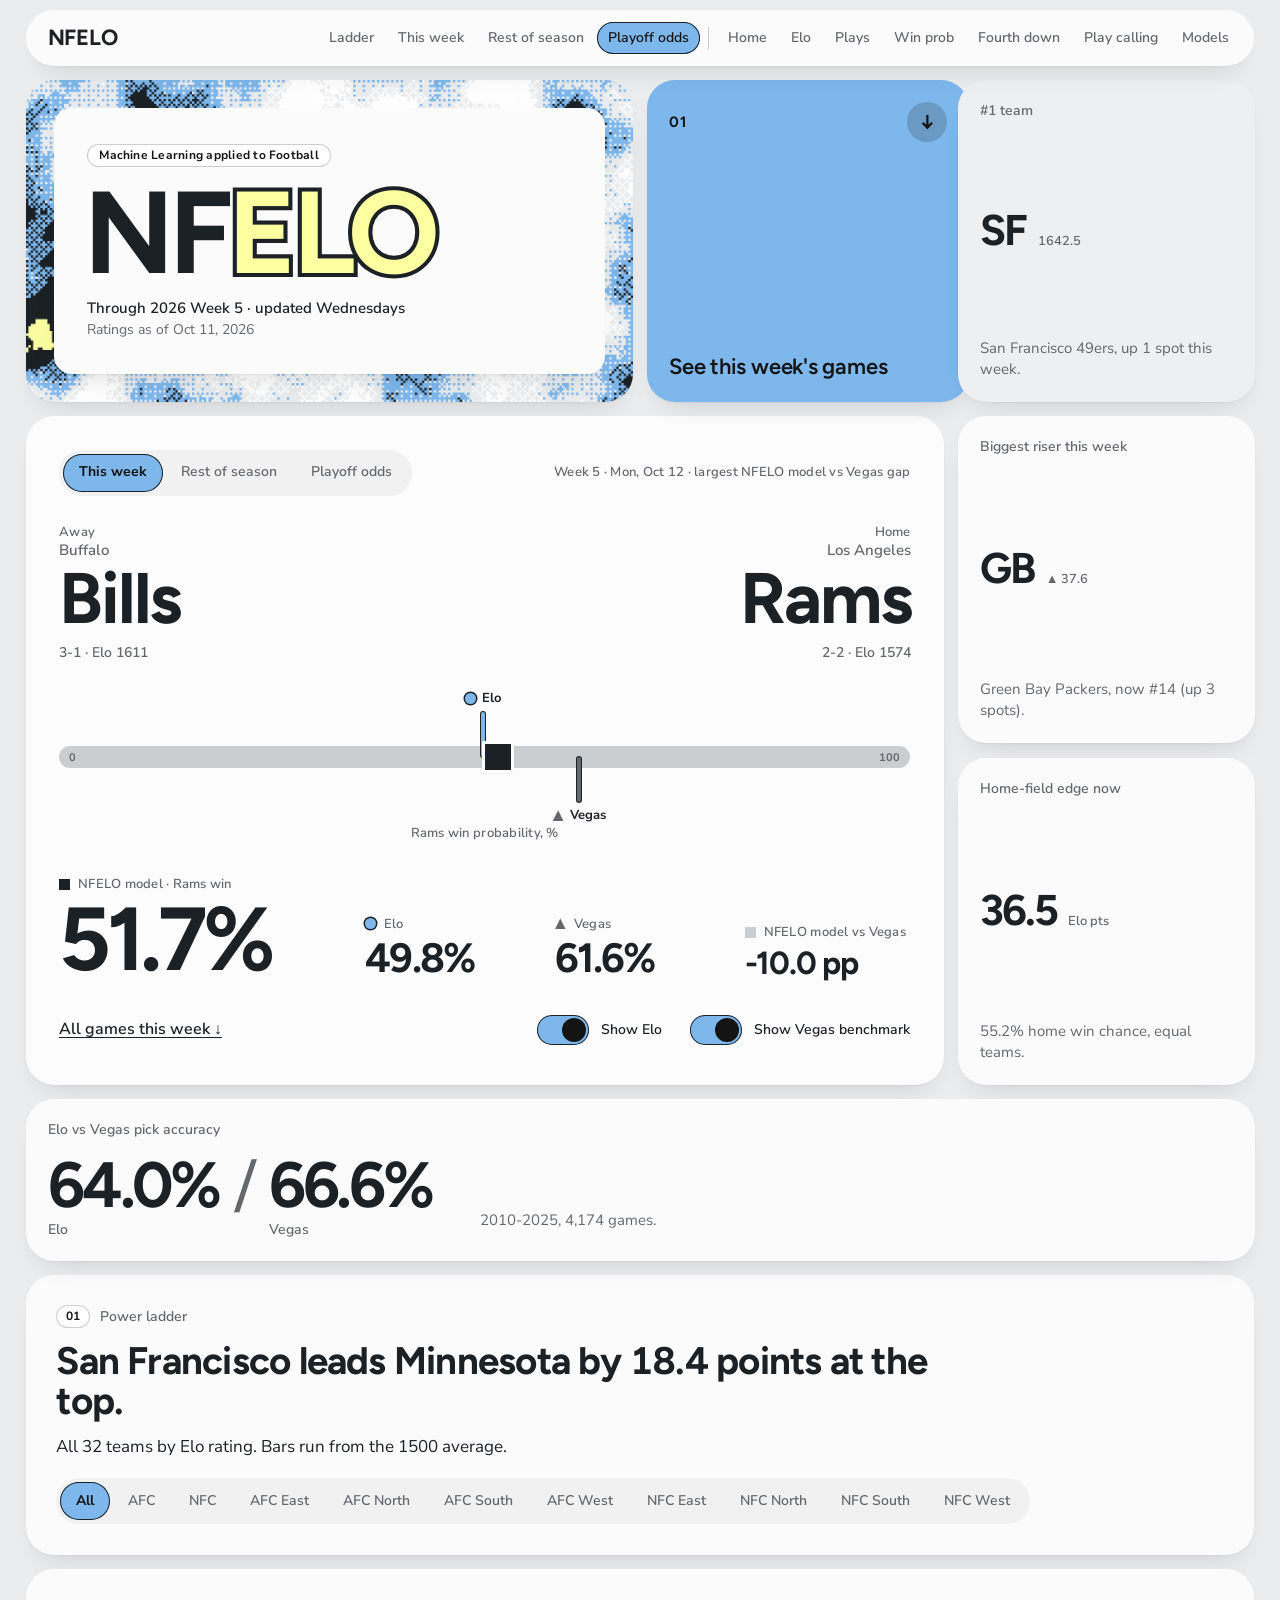
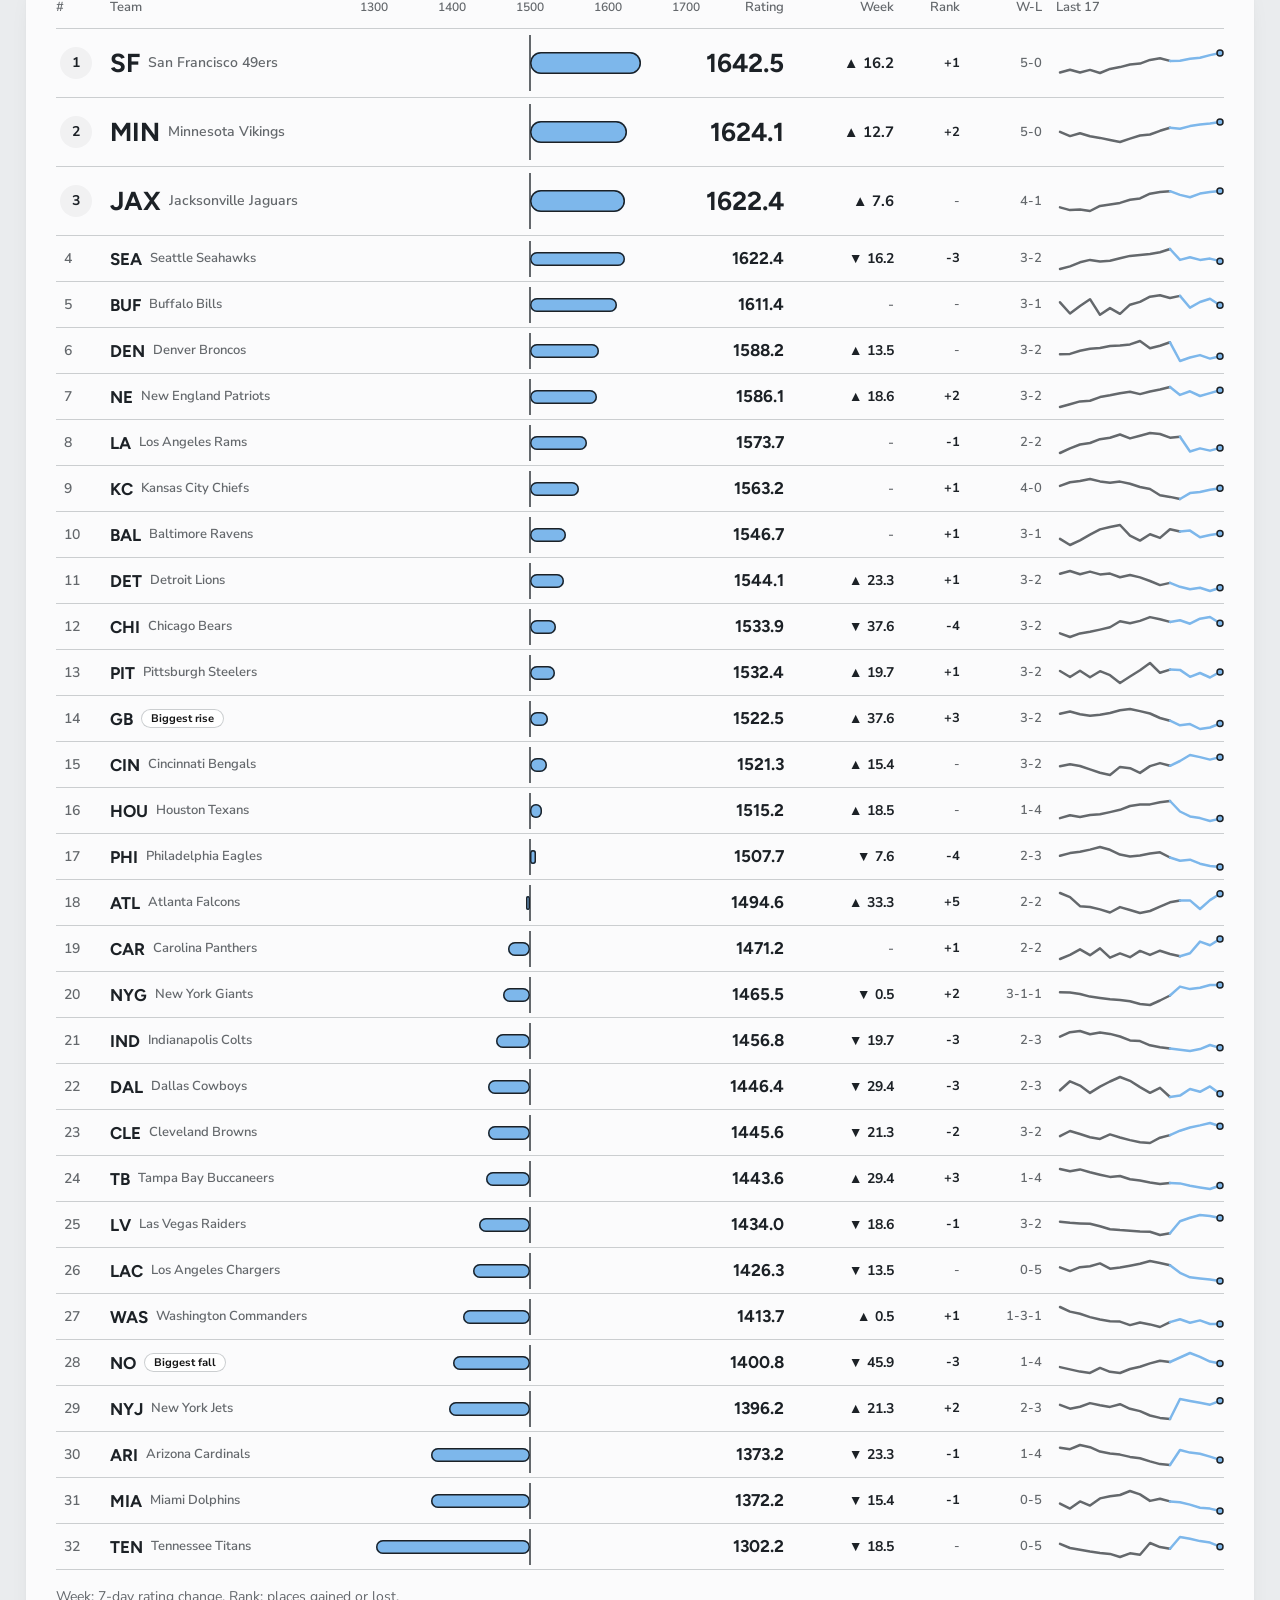
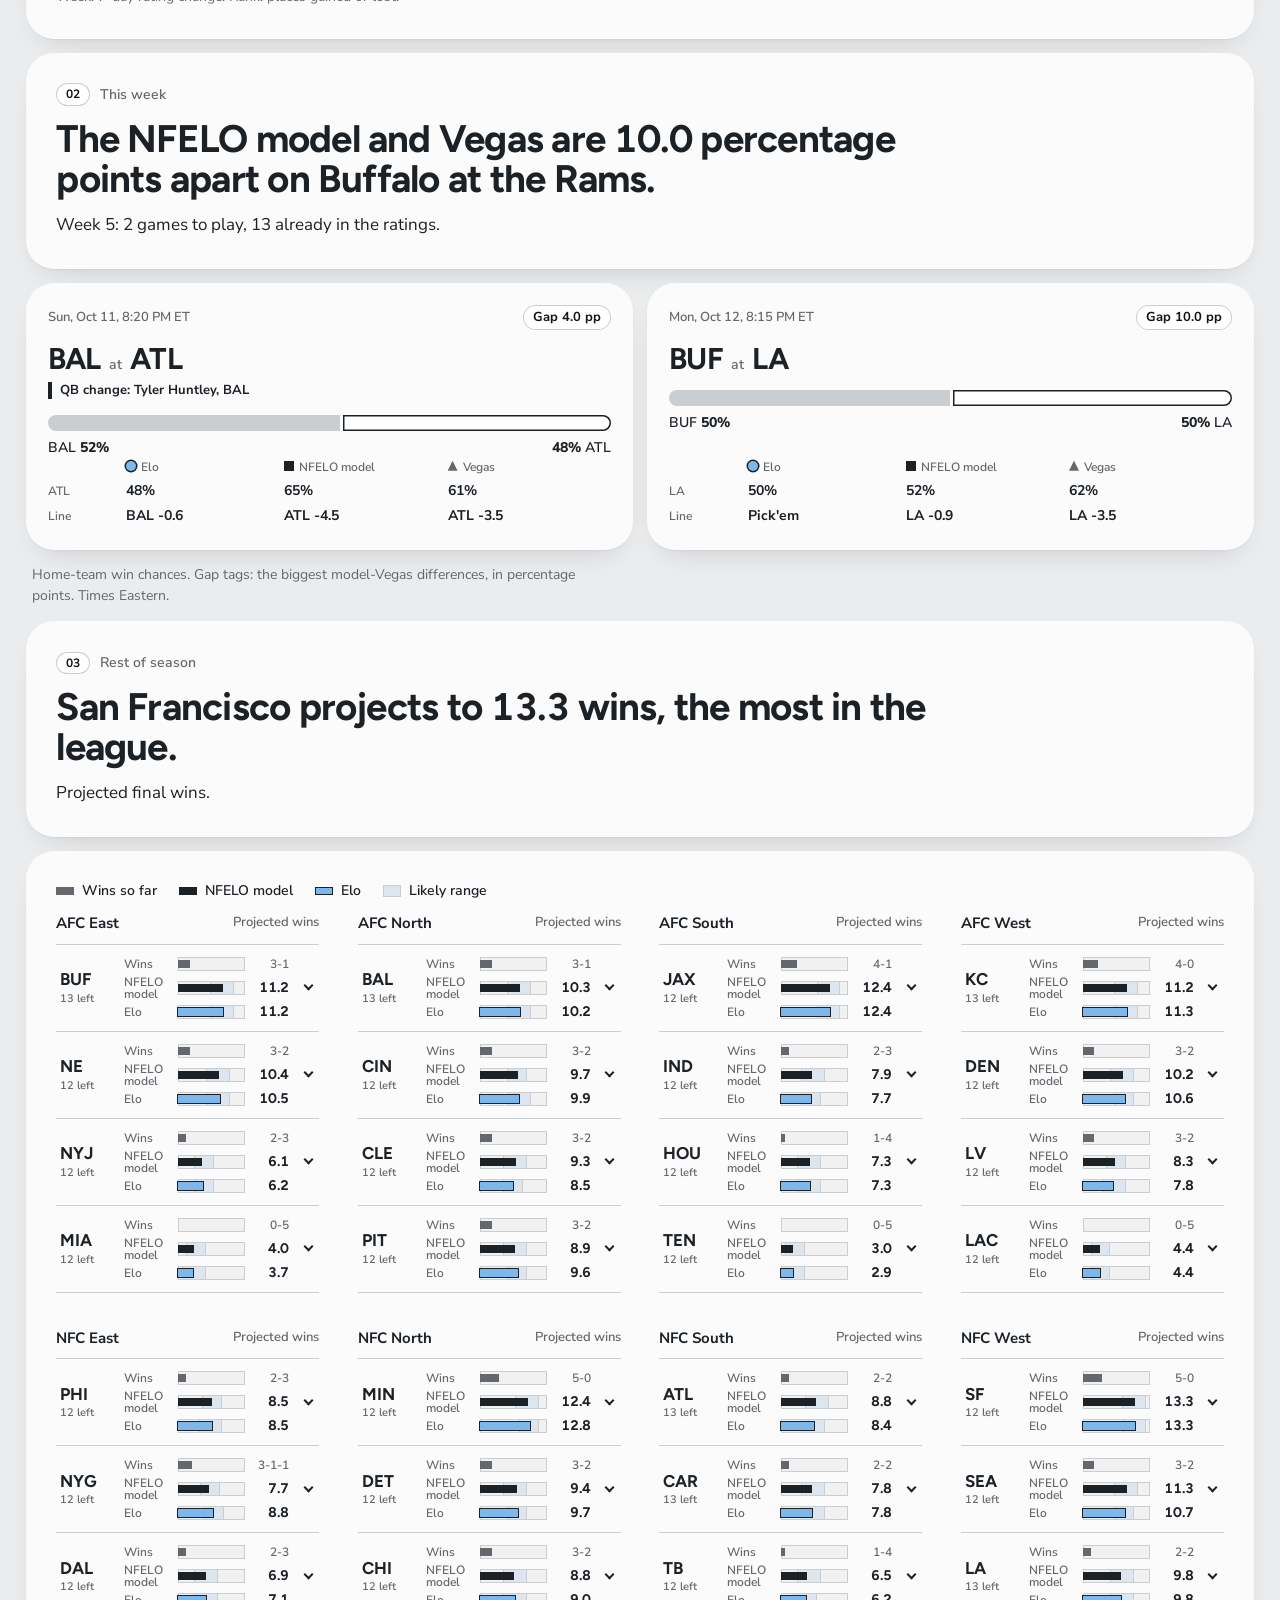
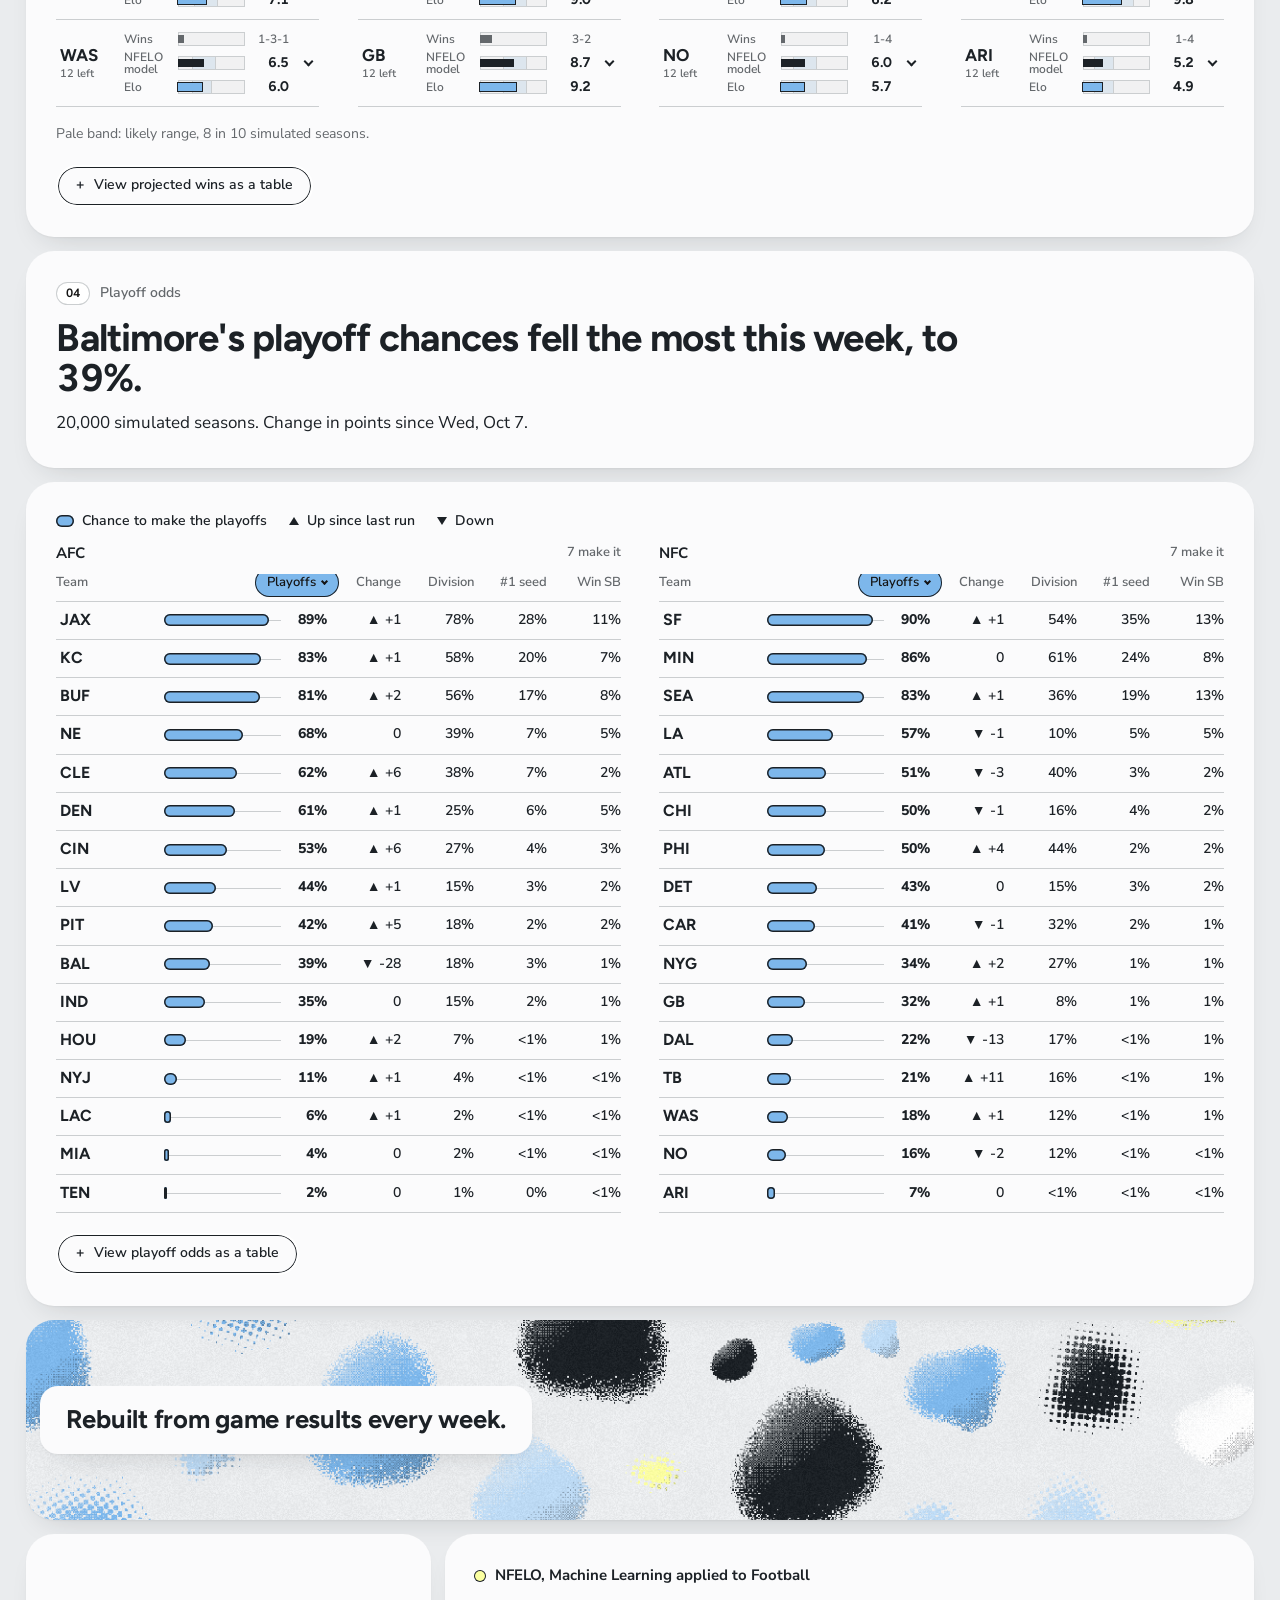
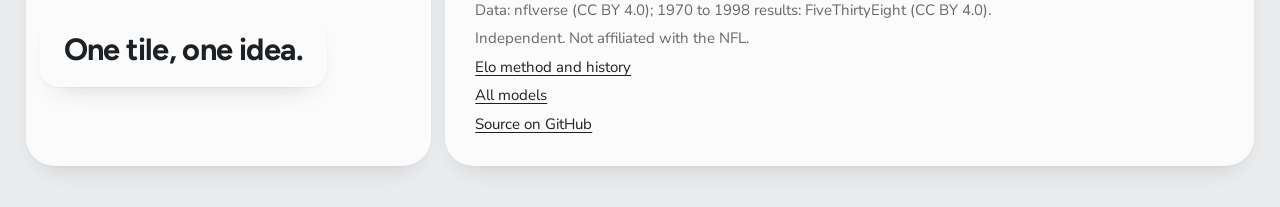
==== commit d36ee7bc: "Rename site to NFELO; concise home; new Elo page; spec tiles on model pages; fix fourth-down exporte" ====
--- a/site/index.html
+++ b/site/index.html
@@ -4,8 +4,8 @@
 <meta charset="utf-8">
 <meta name="viewport" content="width=device-width, initial-scale=1">
 <meta name="theme-color" content="#eaecee">
-<title>NFLELO: Elo ratings and stats</title>
-<meta name="description" content="Elo ratings for every NFL franchise since 1970, the weekly power ladder, model win chances next to the Vegas benchmark, luck, and league parity.">
+<title>NFELO: Elo ratings and stats</title>
+<meta name="description" content="This week's NFL power ladder, model win chances next to the Vegas benchmark, projected wins and playoff odds, updated every Wednesday.">
 <link rel="icon" href="data:,">
 <link rel="preconnect" href="https://fonts.googleapis.com">
 <link rel="preconnect" href="https://fonts.gstatic.com" crossorigin>
@@ -13,22 +13,21 @@
 <link rel="stylesheet" href="brand.css">
 <link rel="stylesheet" href="styles.css">
 <script src="common.js" defer></script>
+<script src="elo-lib.js" defer></script>
 <script src="app.js" defer></script>
 </head>
 <body>
 <a class="skip" href="#ladder">Skip to the power ladder</a>
 
 <nav class="nav" aria-label="Sections">
-  <a class="nav-mark" href="#top" aria-label="NFLELO, back to top">NFLELO</a>
+  <a class="nav-mark" href="#top" aria-label="NFELO, back to top">NFELO</a>
   <span class="nav-tag">Machine Learning applied to Football</span>
   <ul class="nav-links">
     <li><a href="#ladder">Ladder</a></li>
     <li><a href="#week">This week</a></li>
-    <li><a href="#explorer">Explorer</a></li>
-    <li><a href="#luck">Luck</a></li>
-    <li><a href="#history">History</a></li>
-    <li><a href="#scorecard">Scorecard</a></li>
     <li class="nav-sep" aria-hidden="true"></li>
+    <li><a href="index.html">Home</a></li>
+    <li><a href="elo.html">Elo</a></li>
     <li><a href="plays.html">Plays</a></li>
     <li><a href="winprob.html">Win prob</a></li>
     <li><a href="fourth.html">Fourth down</a></li>
@@ -40,10 +39,10 @@
 <header class="hero" id="top">
   <div class="wrap">
     <div class="board hero-board hero-index">
-      <section class="tile-m hero-art pat-terrain" aria-label="NFLELO">
+      <section class="tile-m hero-art pat-terrain" aria-label="NFELO">
         <div class="plate hero-plate">
           <p class="tagline"><span class="b-tag">Machine Learning applied to Football</span></p>
-          <h1 class="wordmark">NFL<span class="hl">ELO</span></h1>
+          <h1 class="wordmark">NF<span class="hl">ELO</span></h1>
           <p class="status" id="status" aria-live="polite">Loading ratings</p>
         </div>
       </section>
@@ -89,7 +88,7 @@
     <div class="sec-copy">
       <p class="kicker"><span class="kn">01</span><span class="kt">Power ladder</span></p>
       <h2 class="headline" id="ladder-h">Power ladder</h2>
-      <p class="deck">All 32 teams by Elo rating. Bars show distance from 1500, the average.</p>
+      <p class="deck">All 32 teams by Elo rating. Bars run from the 1500 average.</p>
     </div>
     <div class="sec-ctl"><div class="b-seg" id="ladder-filters" role="group" aria-label="Filter the ladder"></div></div>
   </header>
@@ -112,81 +111,17 @@
   </div>
   </div>
   </section>
-
-  <section class="sec" id="explorer" aria-labelledby="explorer-h" tabindex="-1">
-  <div class="wrap">
-  <div class="board sec-board">
-  <header class="sec-head tile-m">
-    <div class="sec-copy">
-      <p class="kicker"><span class="kn">03</span><span class="kt">Team explorer</span></p>
-      <h2 class="headline" id="explorer-h">Team explorer</h2>
-      <p class="deck">One line per franchise, every game since 1970.</p>
-    </div>
-    <div class="sec-ctl"><div class="field">
-      <label for="team-select">Team</label>
-      <div class="sel"><select id="team-select"></select></div>
-    </div></div>
-  </header>
-<div id="explorer-body" class="tile-m body" aria-busy="true"><p class="note">Loading</p></div>
-  </div>
-  </div>
-  </section>
-
-  <section class="sec" id="luck" aria-labelledby="luck-h" tabindex="-1">
-  <div class="wrap">
-  <div class="board sec-board">
-  <header class="sec-head tile-m">
-    <div class="sec-copy">
-      <p class="kicker"><span class="kn">04</span><span class="kt">Luck board</span></p>
-      <h2 class="headline" id="luck-h">Luck board</h2>
-      <p class="deck">Actual wins minus wins expected from Elo's win chances.</p>
-    </div>
-    <div class="sec-ctl"><div class="b-seg" id="luck-toggle" role="group" aria-label="Season"></div></div>
-  </header>
-<div id="luck-body" class="tile-m body" aria-busy="true"><p class="note">Loading</p></div>
-  </div>
-  </div>
-  </section>
-
-  <section class="sec" id="history" aria-labelledby="history-h" tabindex="-1">
-  <div class="wrap">
-  <div class="board sec-board">
-  <header class="sec-head tile-m">
-    <div class="sec-copy">
-      <p class="kicker"><span class="kn">05</span><span class="kt">League history</span></p>
-      <h2 class="headline" id="history-h">League history</h2>
-      <p class="deck">How bunched together team ratings were, season by season.</p>
-    </div>
-  </header>
-<div id="history-body" class="tile-m body" aria-busy="true"><p class="note">Loading</p></div>
-  </div>
-  </div>
-  </section>
-
   <div class="wrap band-wrap"><div class="band pat-pebbles"><p class="plate">Rebuilt from game results every week.</p></div></div>
-  <section class="sec" id="scorecard" aria-labelledby="scorecard-h" tabindex="-1">
-  <div class="wrap">
-  <div class="board sec-board">
-  <header class="sec-head tile-m">
-    <div class="sec-copy">
-      <p class="kicker"><span class="kn">06</span><span class="kt">Model scorecard</span></p>
-      <h2 class="headline" id="scorecard-h">Model scorecard</h2>
-      <p class="deck">Elo's accuracy against the Vegas benchmark, and its home-field edge.</p>
-    </div>
-  </header>
-<div id="scorecard-body" class="body loose" aria-busy="true"><p class="note">Loading</p></div>
-  </div>
-  </div>
-  </section>
 </main>
 
 <footer class="wrap foot">
   <div class="board foot-board">
     <div class="tile-m foot-art foot-plain"><p class="motto plate">One tile, one idea.</p></div>
     <div class="tile-m foot-links">
-      <p class="foot-dot"><i aria-hidden="true"></i>NFLELO, Machine Learning applied to Football</p>
+      <p class="foot-dot"><i aria-hidden="true"></i>NFELO, Machine Learning applied to Football</p>
       <p id="credit">Data: nflverse (CC BY 4.0); 1970 to 1998 results: FiveThirtyEight (CC BY 4.0).</p>
       <p>Independent. Not affiliated with the NFL.</p>
+      <p><a href="elo.html">Elo method and history</a></p>
       <p><a href="models.html">All models</a></p>
       <p><a href="https://github.com/walk-the-program/NFLELO">Source on GitHub</a></p>
     </div>
--- a/site/brand.css
+++ b/site/brand.css
@@ -1,5 +1,5 @@
 /* ==========================================================================
-   NFLELO brand tokens and materials: Bento Grid, light mode only.
+   NFELO brand tokens and materials: Bento Grid, light mode only.
    Source of truth: context/brand.md (Walker's brand brief, 2026-10-10). Every hex below is the brief's value and
    nothing else is added. styles.css builds the pages on top of this.
 
--- a/site/styles.css
+++ b/site/styles.css
@@ -1,4 +1,4 @@
-/* NFLELO page styles, built on brand.css (Bento Grid tokens and materials; link it first).
+/* NFELO page styles, built on brand.css (Bento Grid tokens and materials; link it first).
    Source of truth: context/brand-bento.md. Light mode only. Only brand tokens are used: no other colors, no gradients.
    Every block is a rounded tile (radius 28) on the canvas board with 14px gaps and no borders; sub-tiles are radius 18;
    controls are pills. Type is Figtree for headings and Nunito Sans for everything else, with no code-style face.
@@ -623,6 +623,7 @@
 .mc-id { font: 700 14px/1 var(--font-body); color: var(--muted); }
 .mc-name { margin-top: 14px; font-size: 24px; line-height: 1.05; letter-spacing: -0.02em; }
 .mc-what { margin-top: 8px; font-size: 15px; }
+.mc-spec { margin-top: 6px; font: 600 13px/1.4 var(--font-body); color: var(--muted); }
 .mc-metric { margin-top: 18px; padding: 16px 18px; background: var(--ab-sub); border-radius: var(--r-sub); align-self: stretch; }
 .mc-metric .mc-lab { font: 600 13px/1.3 var(--font-body); color: var(--muted); }
 .mc-metric .mc-val { font: 700 clamp(2rem, 2.6vw, 2.75rem)/1.05 var(--font-heading); letter-spacing: -0.05em; margin-top: 6px; }
@@ -701,6 +702,16 @@
 .how-dyn .caveats { border-top: 1px solid var(--line); padding-top: 20px; }
 .how-dyn .gloss { margin-top: 0; }
 .stat-note { margin-top: 12px; font-size: 16px; max-width: 70ch; }
+/* ---- specification lists: tight label/value rows (Elo method, model pages) ---- */
+.spec { display: grid; grid-template-columns: minmax(0, 1fr); margin: 0 0 8px; }
+.spec > div { display: grid; grid-template-columns: minmax(0, 1fr); gap: 2px 24px; padding: 9px 0; border-bottom: 1px solid var(--line); }
+.spec > div:first-child { border-top: 1px solid var(--line); }
+.spec dt { font: 600 13px/1.4 var(--font-body); color: var(--muted); }
+.spec dd { font: 600 15px/1.4 var(--font-body); overflow-wrap: anywhere; }
+@media (min-width: 700px) { .spec > div { grid-template-columns: 12rem minmax(0, 1fr); } }
+.method h3:not(:first-child) { margin-top: 26px; }
+.how-dyn .spec { margin: 0; }
+
 .statrow { display: flex; flex-wrap: wrap; gap: 14px; margin-top: 24px; }
 .statrow > div { flex: 1 1 170px; background: var(--ab-sub); border-radius: var(--r-sub); padding: 16px 18px; min-width: 0; }
 .statrow dt { font: 600 13px/1.3 var(--font-body); color: var(--muted); display: flex; flex-wrap: wrap; align-items: center; gap: 4px 8px; }
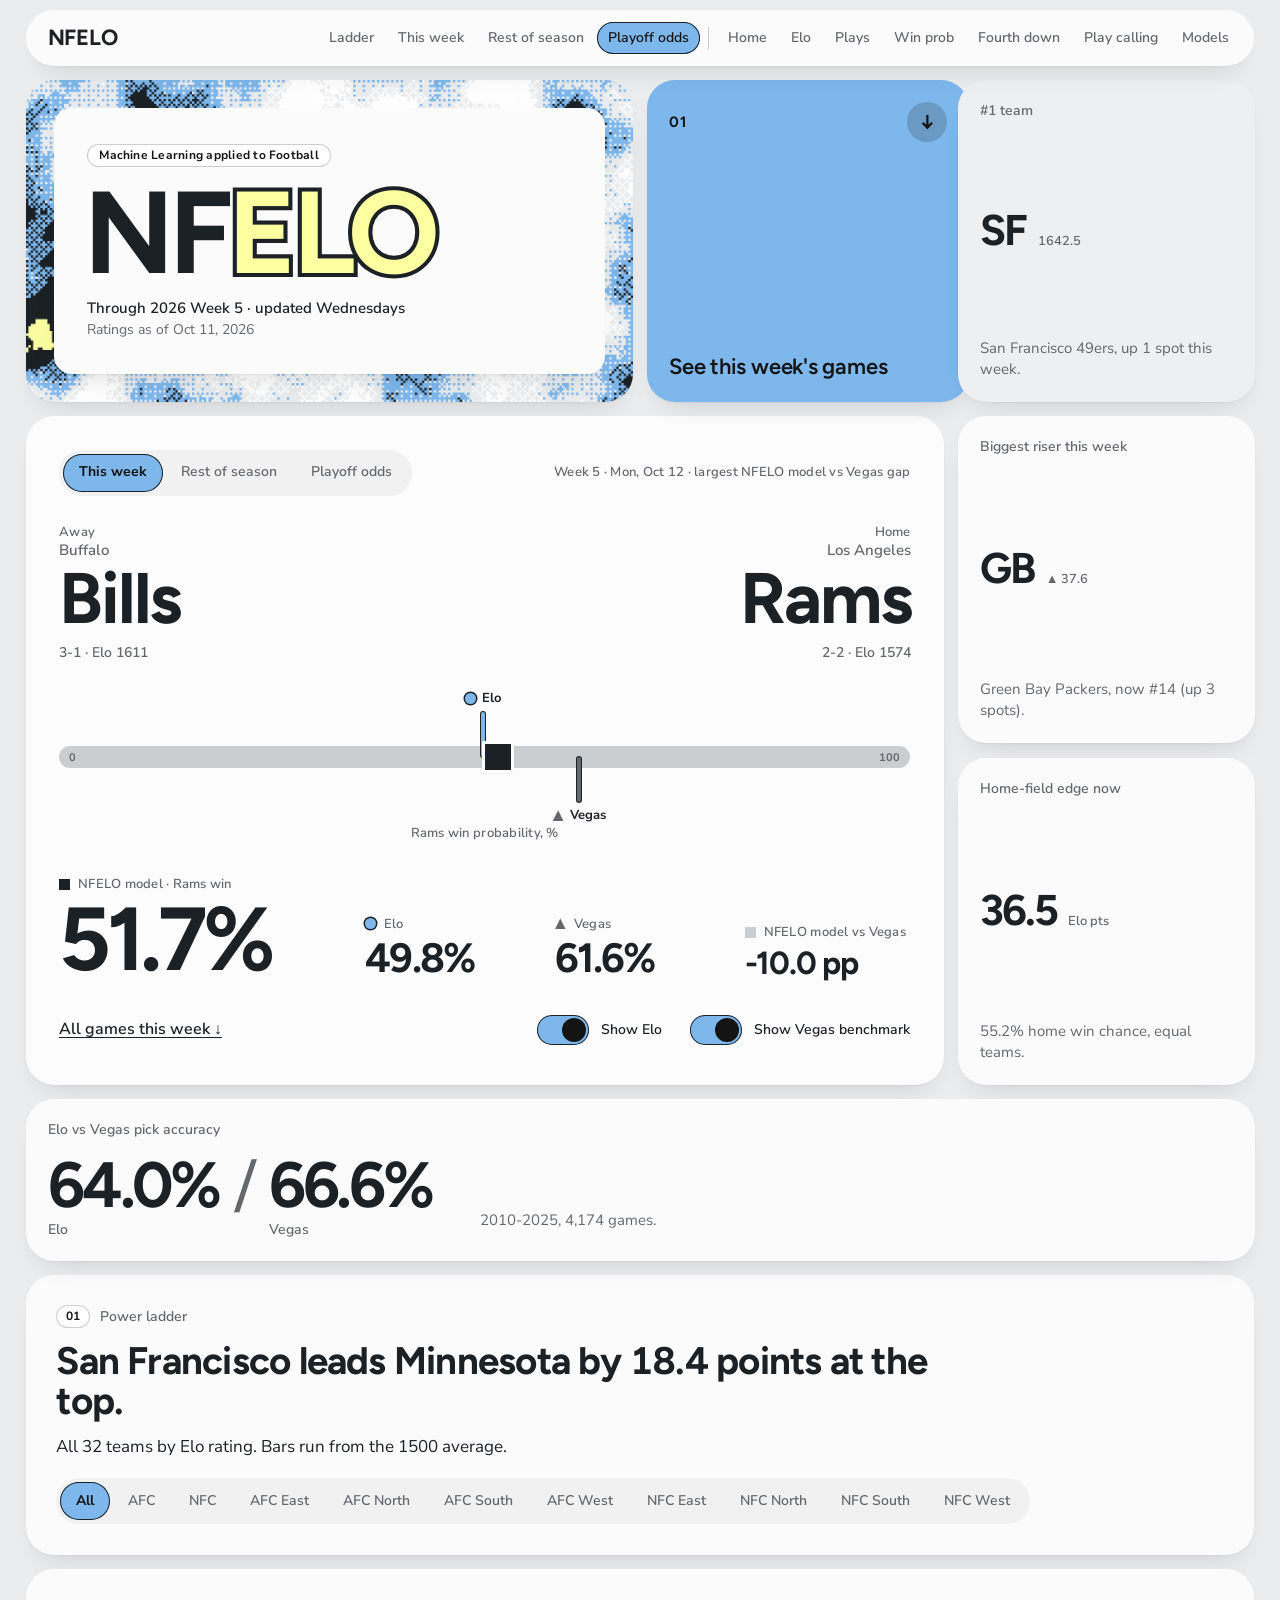
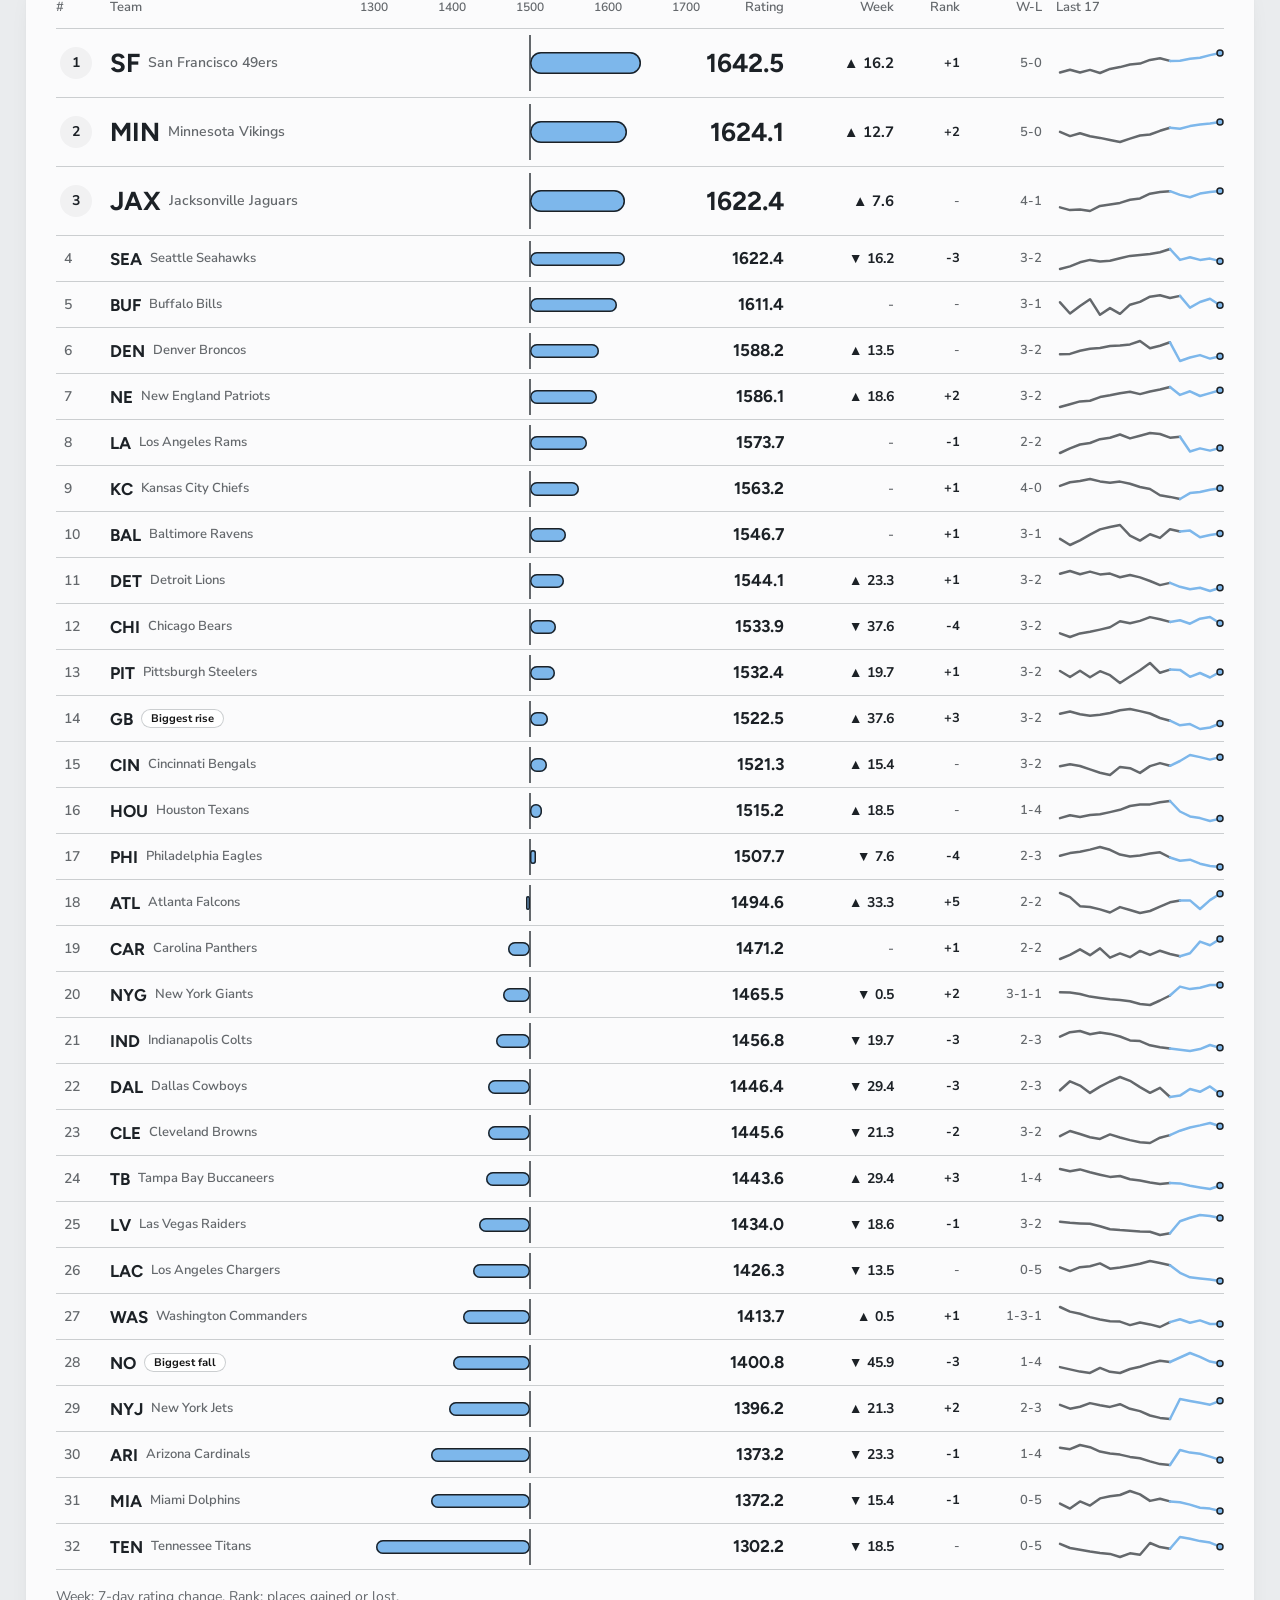
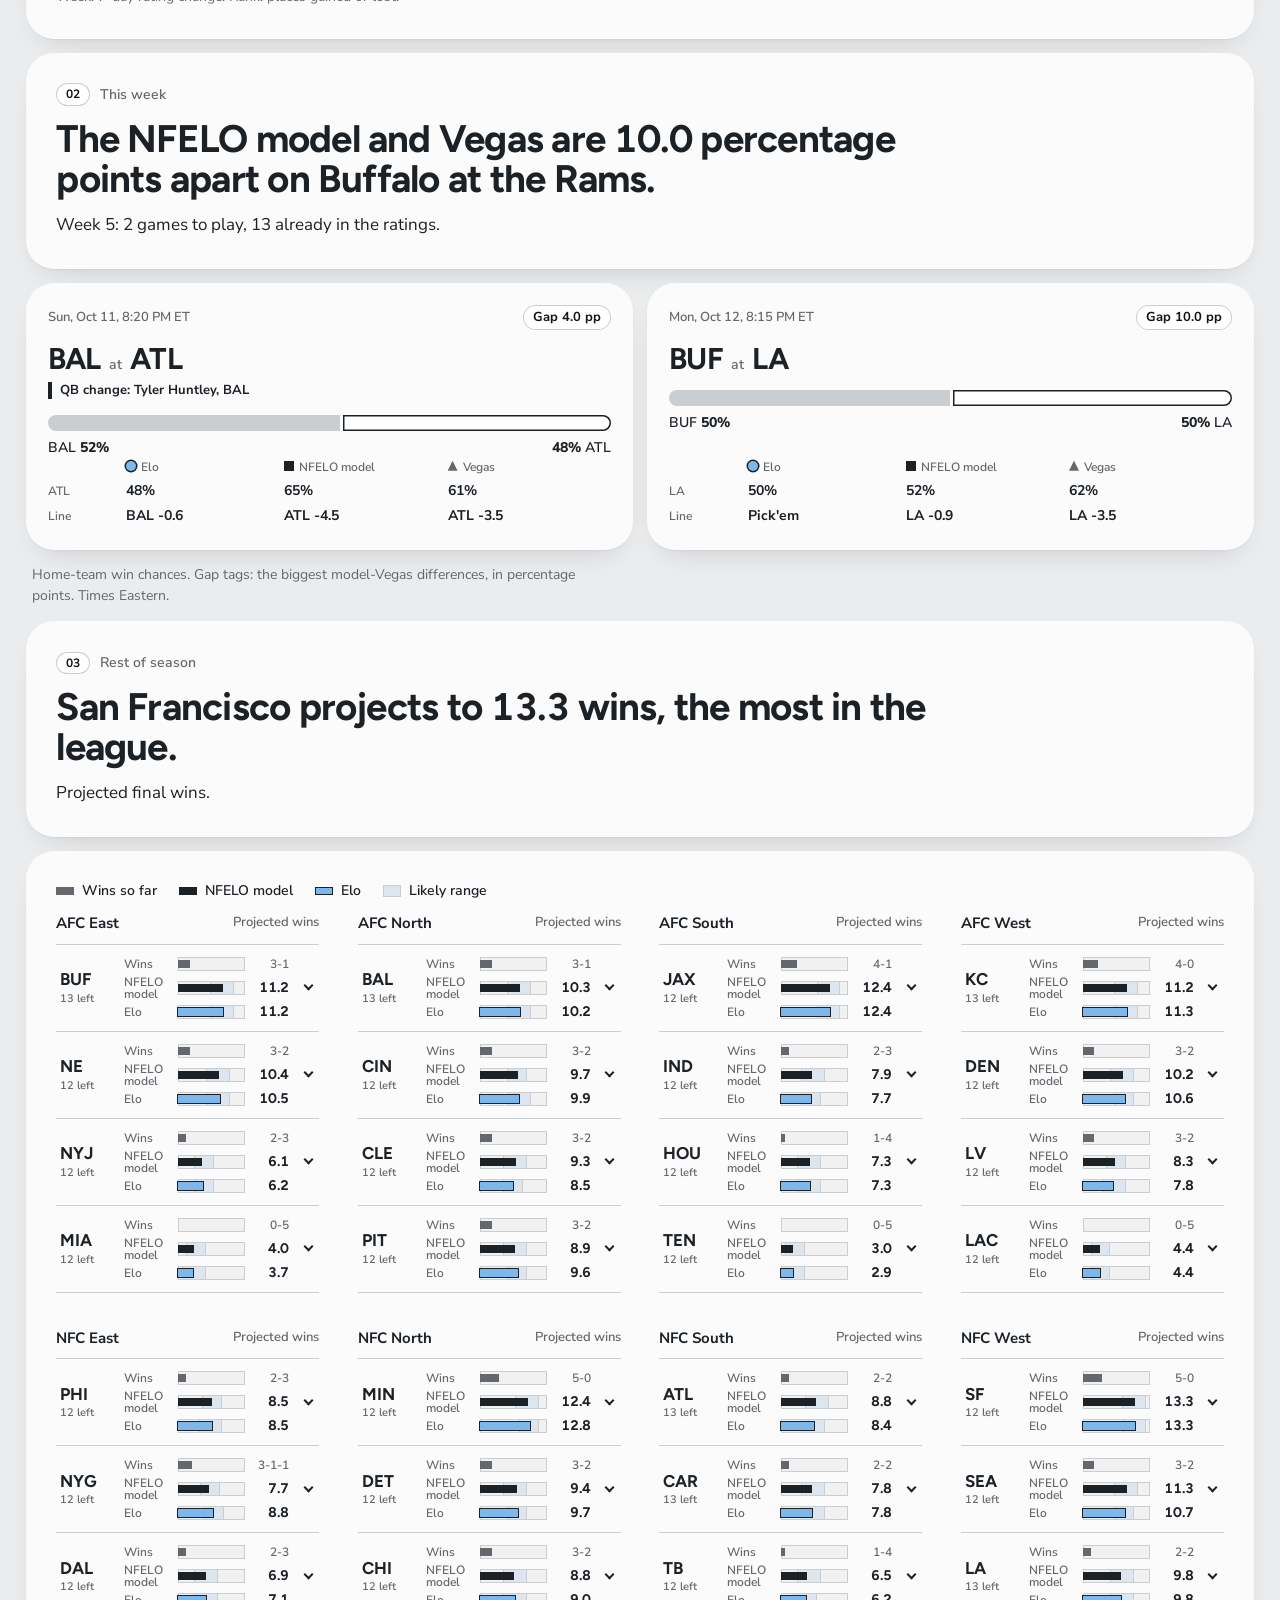
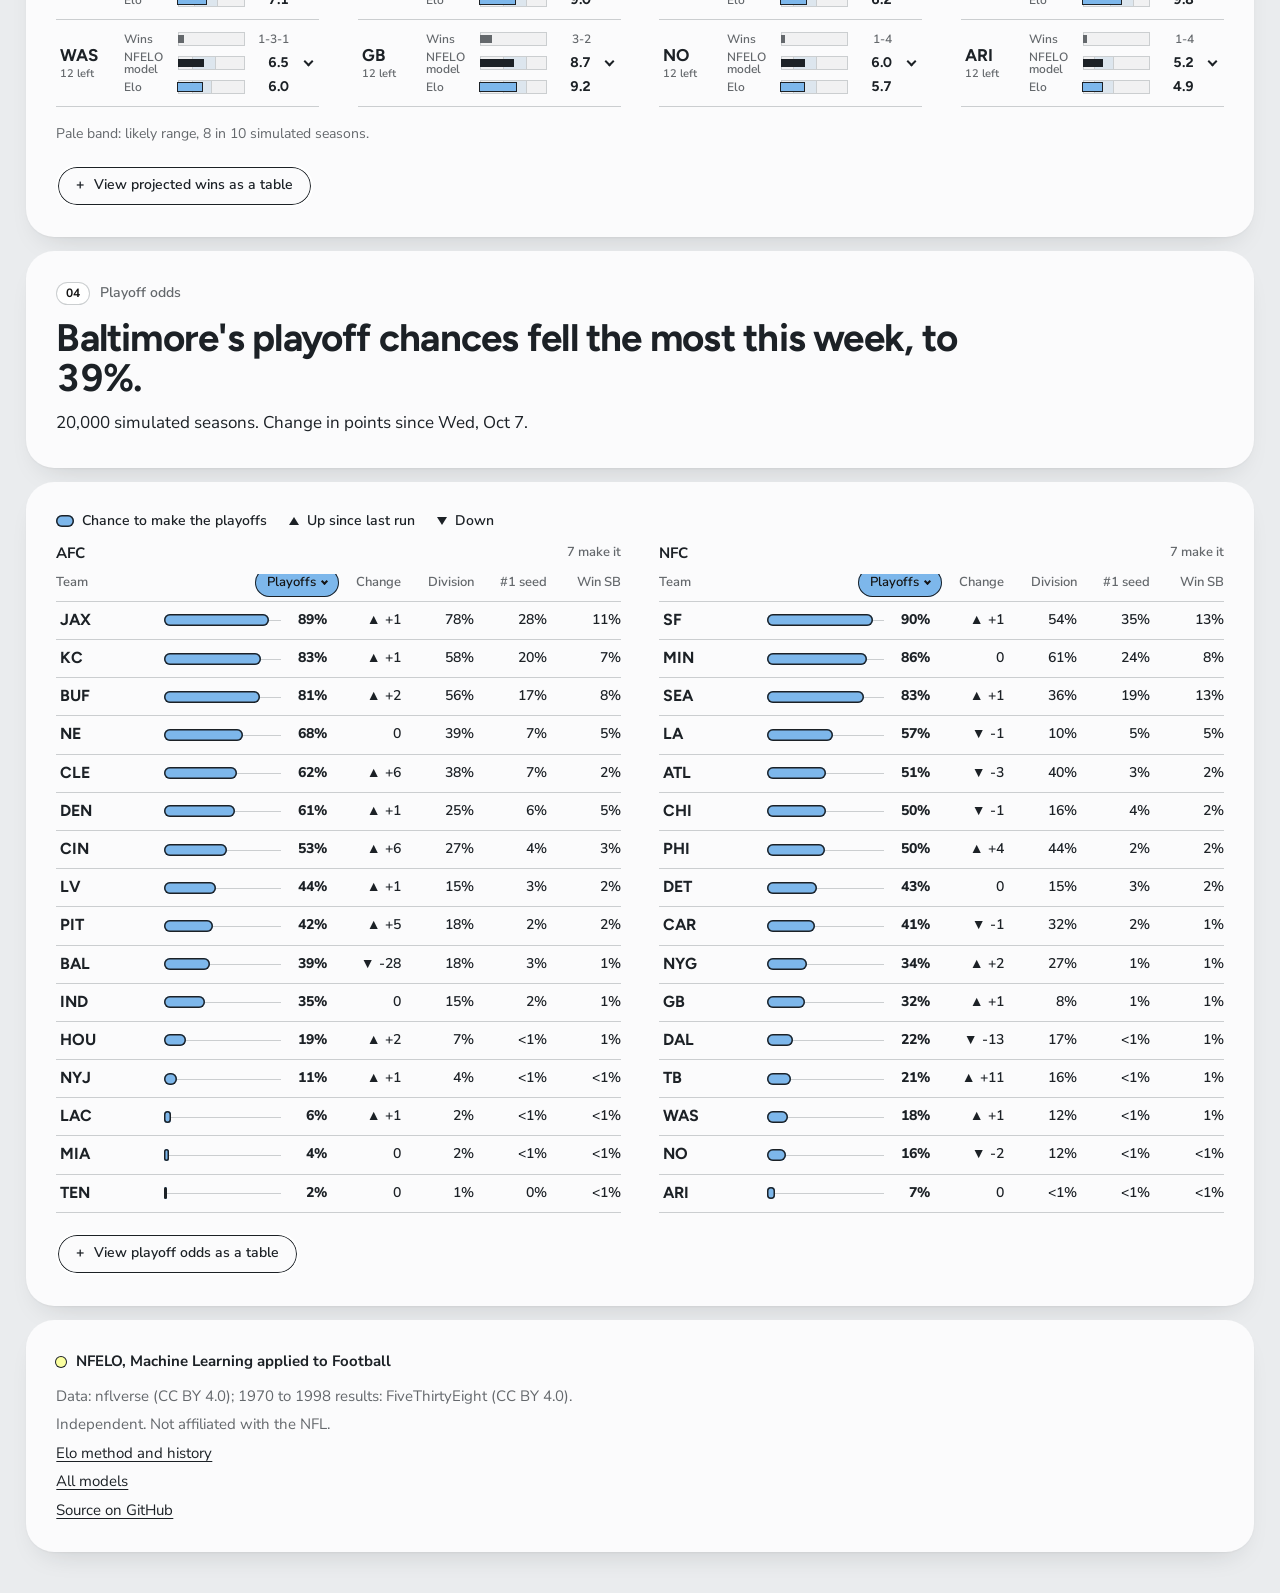
==== commit f646fa2f: "Site: remove the pebble banners and the motto footer tile Co-Authored-By: Claude Opus 5.5 <noreply@a" ====
--- a/site/index.html
+++ b/site/index.html
@@ -111,12 +111,10 @@
   </div>
   </div>
   </section>
-  <div class="wrap band-wrap"><div class="band pat-pebbles"><p class="plate">Rebuilt from game results every week.</p></div></div>
 </main>
 
 <footer class="wrap foot">
   <div class="board foot-board">
-    <div class="tile-m foot-art foot-plain"><p class="motto plate">One tile, one idea.</p></div>
     <div class="tile-m foot-links">
       <p class="foot-dot"><i aria-hidden="true"></i>NFELO, Machine Learning applied to Football</p>
       <p id="credit">Data: nflverse (CC BY 4.0); 1970 to 1998 results: FiveThirtyEight (CC BY 4.0).</p>
--- a/site/brand.css
+++ b/site/brand.css
@@ -192,7 +192,6 @@
 
 /* ---- pattern materials. Text never sits on a pattern: it sits on a tile plate. ---- */
 .pat-terrain { background: var(--canvas) url("assets/hero-terrain.png") center / cover no-repeat; }
-.pat-pebbles { background: var(--canvas) url("assets/tex-pebbles.png") center / cover no-repeat; }
 /* a plate carries text over a pattern: a sub-level tile, so radius 18 */
 .plate { background: var(--ab-tile); color: var(--ink); border-radius: var(--r-sub); box-shadow: var(--ab-shadow); }
 
--- a/site/styles.css
+++ b/site/styles.css
@@ -199,9 +199,6 @@
 
 /* ---- sections: a title tile, then the content tiles ---- */
 main > .sec { padding-top: var(--gap); outline: none; }
-.band-wrap { padding-top: var(--gap); }
-.band { display: flex; align-items: center; min-height: 200px; padding: 14px; border-radius: var(--r-tile); box-shadow: var(--ab-shadow); overflow: hidden; }
-.band .plate { padding: 18px 26px; font: 700 clamp(1.1rem, 2.2vw, 1.6rem)/1.25 var(--font-heading); letter-spacing: -0.01em; max-width: 30em; }
 .sec-head { display: flex; flex-wrap: wrap; align-items: flex-end; justify-content: space-between; gap: 18px 32px; padding: clamp(20px, 2.4vw, 32px); }
 .sec-copy { flex: 1 1 520px; min-width: 0; }
 .sec-ctl { flex: 0 1 auto; min-width: 0; max-width: 100%; }
@@ -534,12 +531,9 @@
 .livebox > .sub { font-size: 15px; max-width: 70ch; margin-bottom: 16px; color: var(--muted); }
 .livebox .score { margin-top: 16px; }
 
-/* ---- footer: a textured tile with the motto on a plate, then the credits ---- */
+/* ---- footer: one credits tile ---- */
 .foot { padding-top: var(--gap); padding-bottom: 40px; }
 .foot-board { grid-template-columns: minmax(0, 1fr); }
-@media (min-width: 900px) { .foot-board { grid-template-columns: 1fr 2fr; } }
-.foot-art { display: flex; align-items: center; padding: 14px; min-height: 220px; overflow: hidden; }
-.foot .motto { padding: 20px 24px; font: 700 clamp(1.4rem, 2.4vw, 2rem)/1.15 var(--font-heading); letter-spacing: -0.02em; }
 .foot-links { padding: clamp(20px, 2.4vw, 32px); display: grid; gap: 6px; align-content: center; font: 400 15px/1.5 var(--font-body); color: var(--muted); }
 .foot-links a { color: var(--ink); }
 .foot-dot { display: flex; align-items: center; gap: 10px; color: var(--ink); font-weight: 700; margin-bottom: 6px; }
@@ -949,5 +943,3 @@
 .kn, .tag-fill, .game .when .tag, .v-pass, .me, .find .fn { box-shadow: inset 0 0 0 1px var(--line); }
 .sc.run { box-shadow: inset 0 0 0 1.5px var(--ink); }
 
-/* footer tile: plain tile (the one pebble texture per page is the mid-page band) */
-.foot-plain { background: var(--ab-tile); }
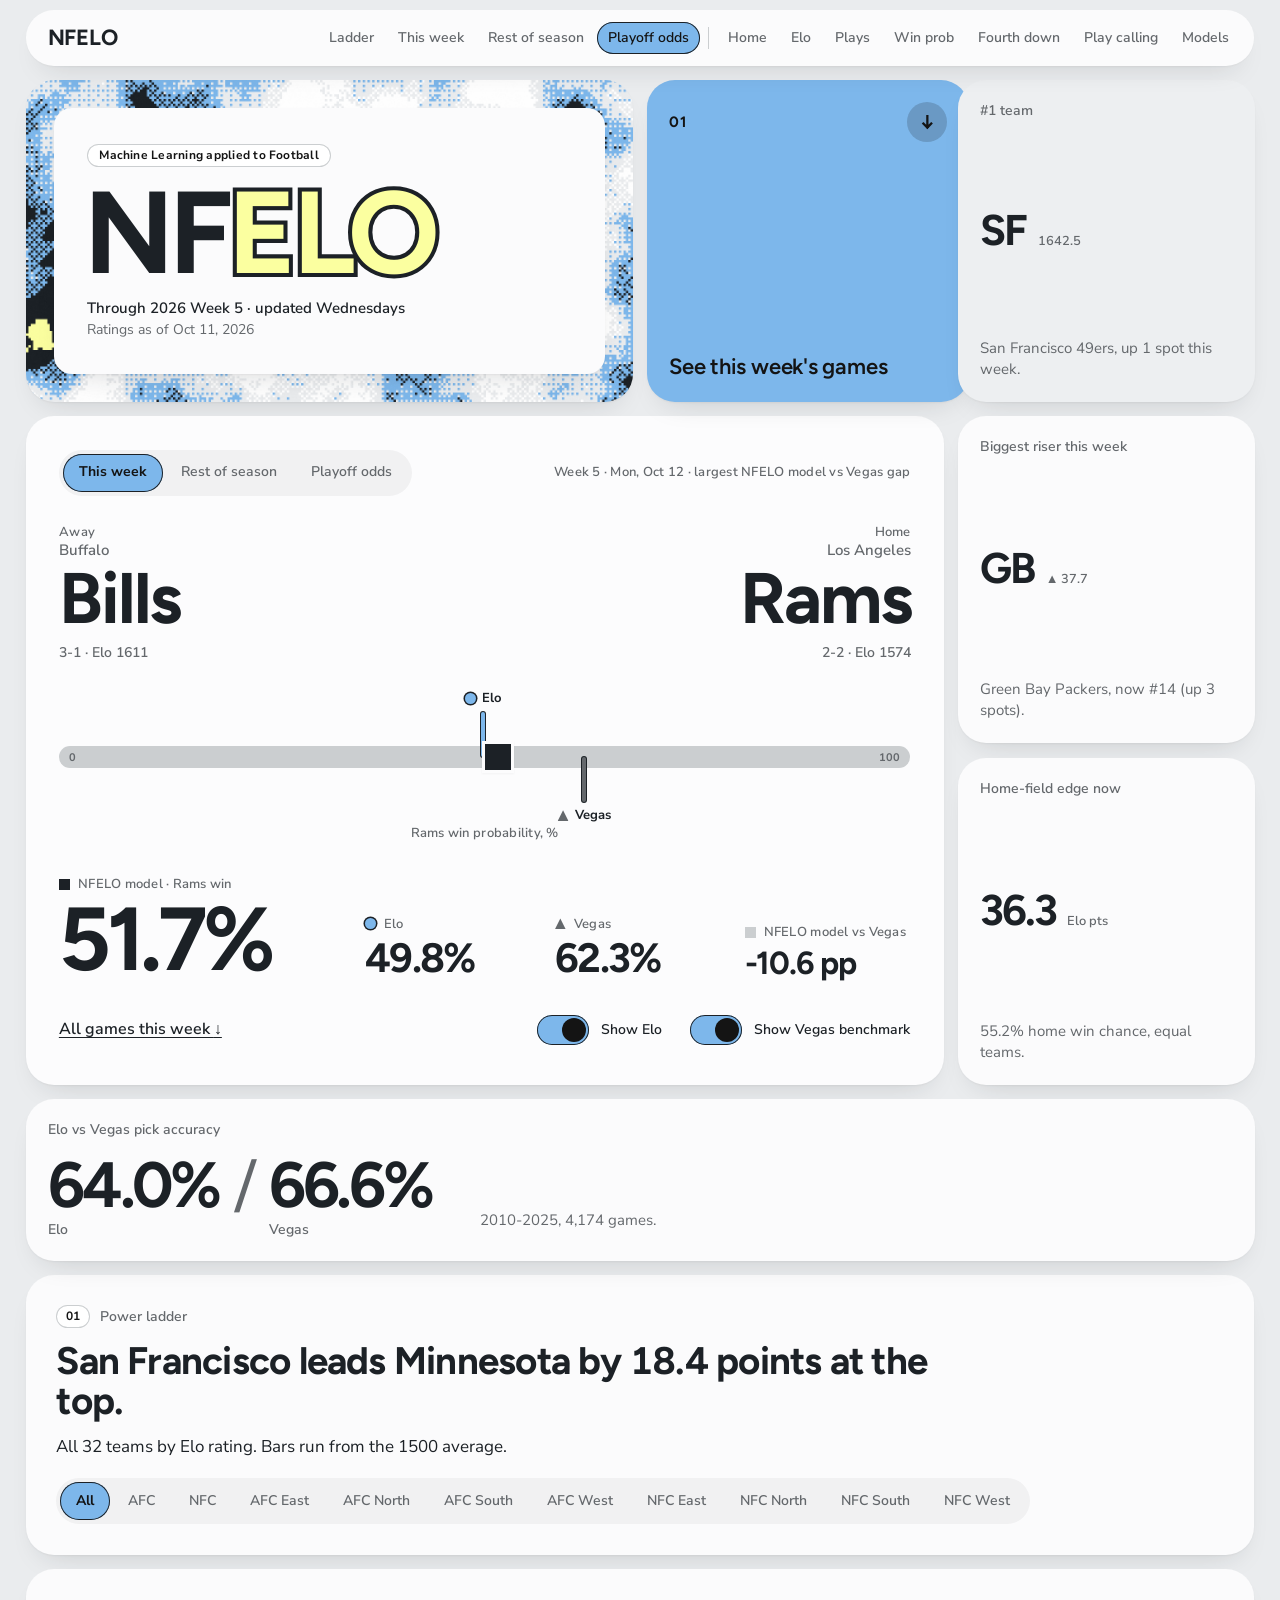
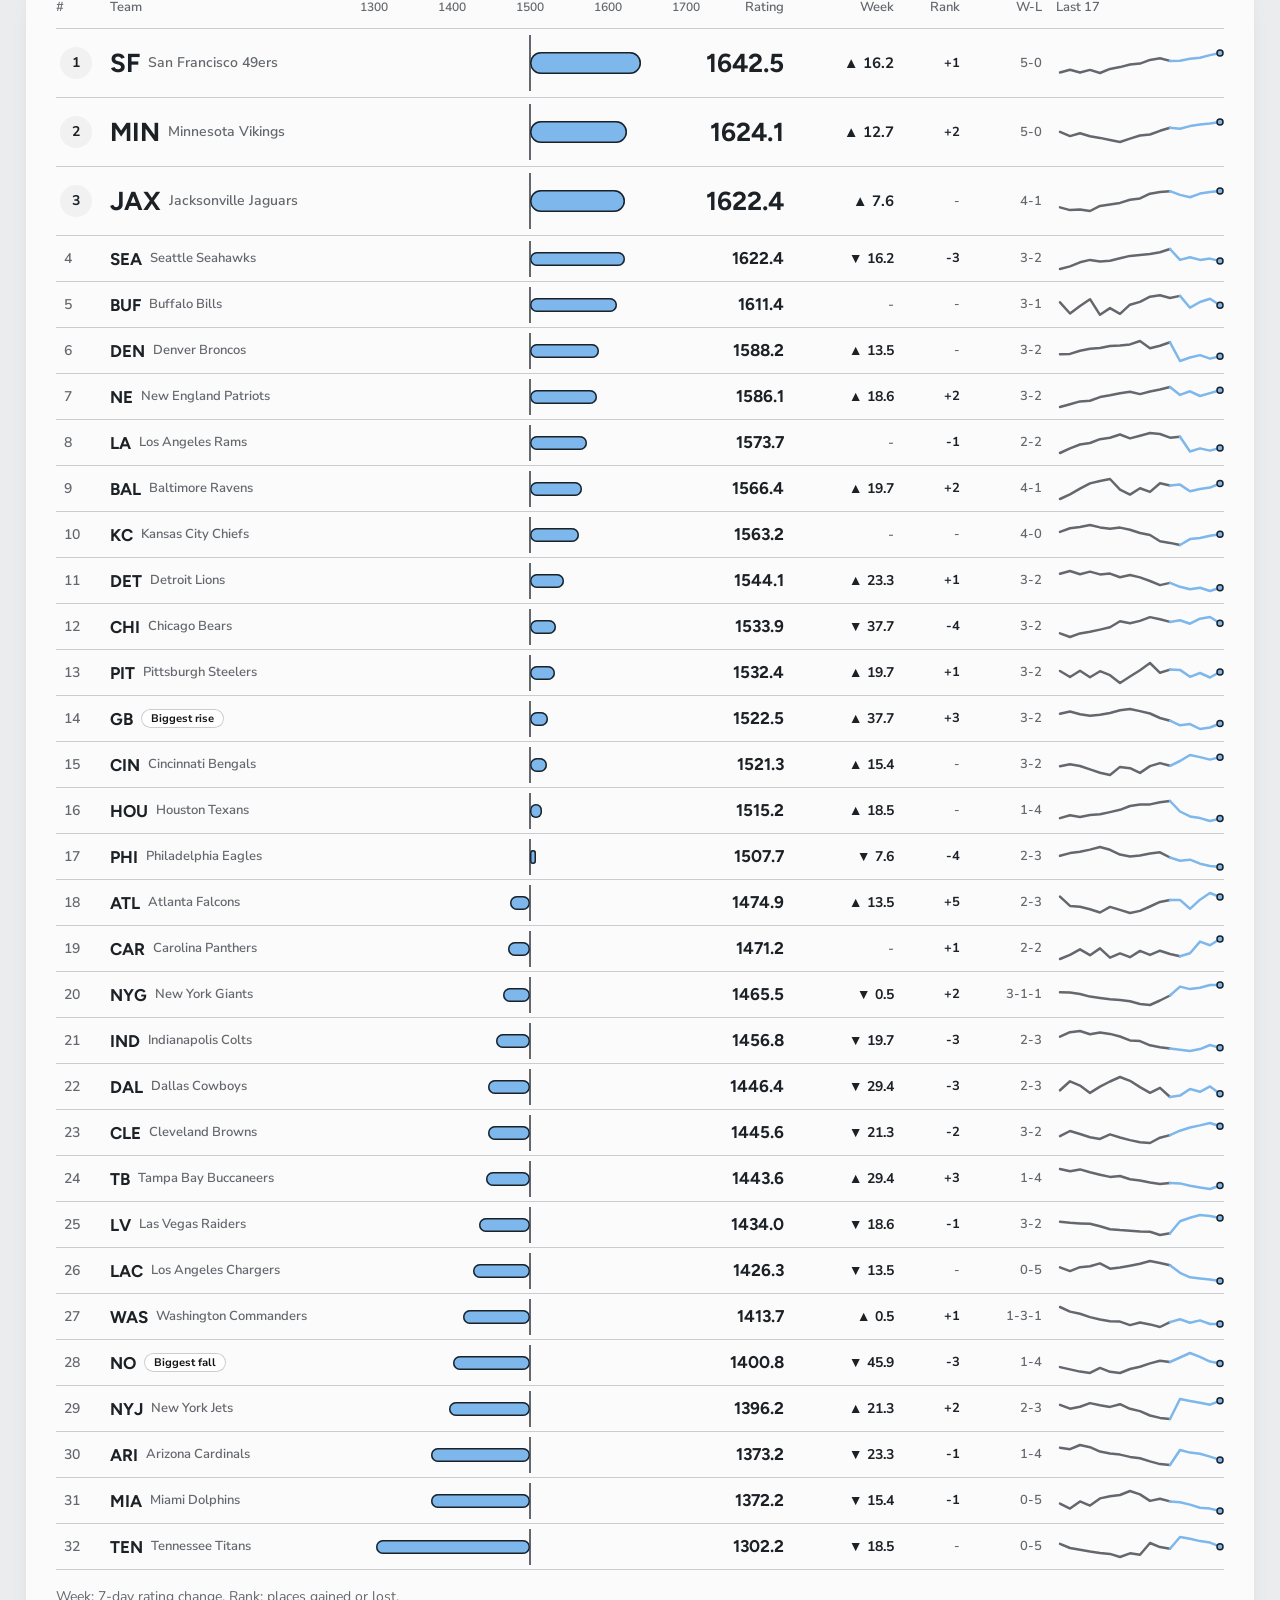
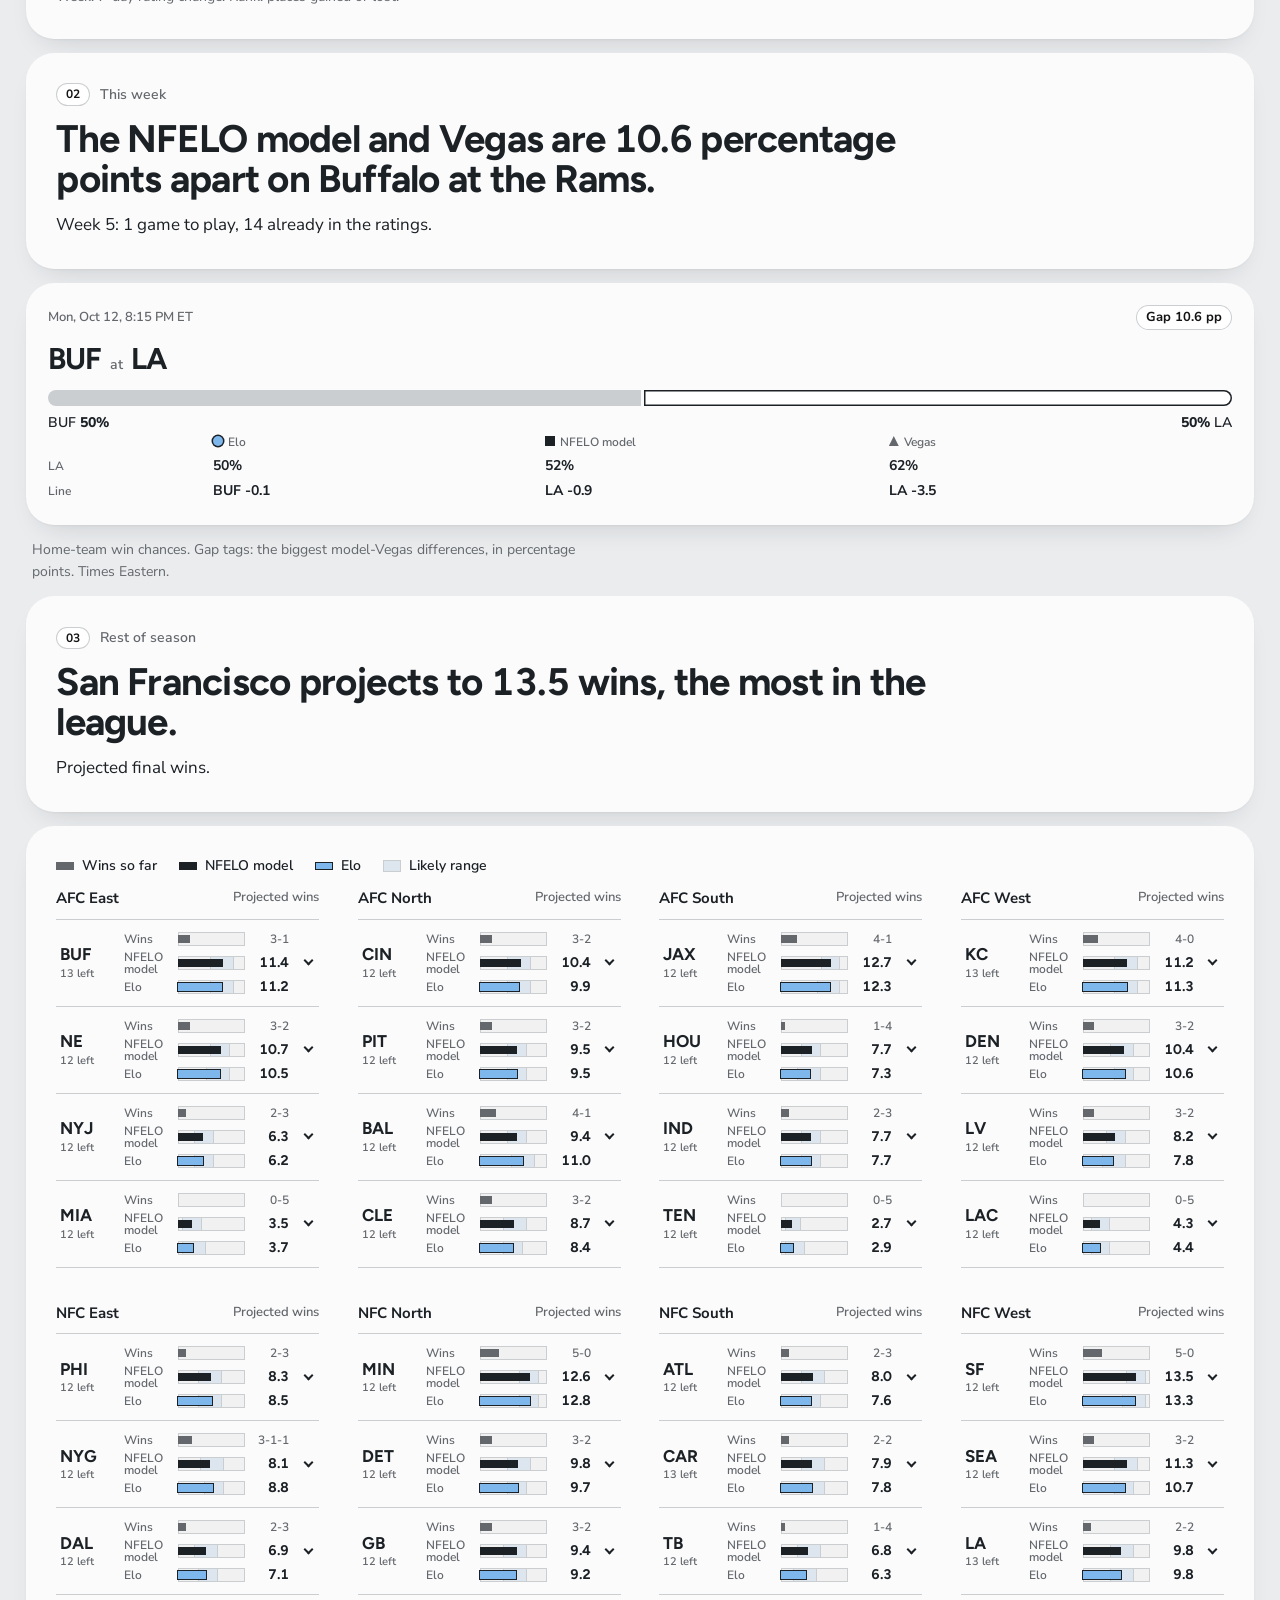
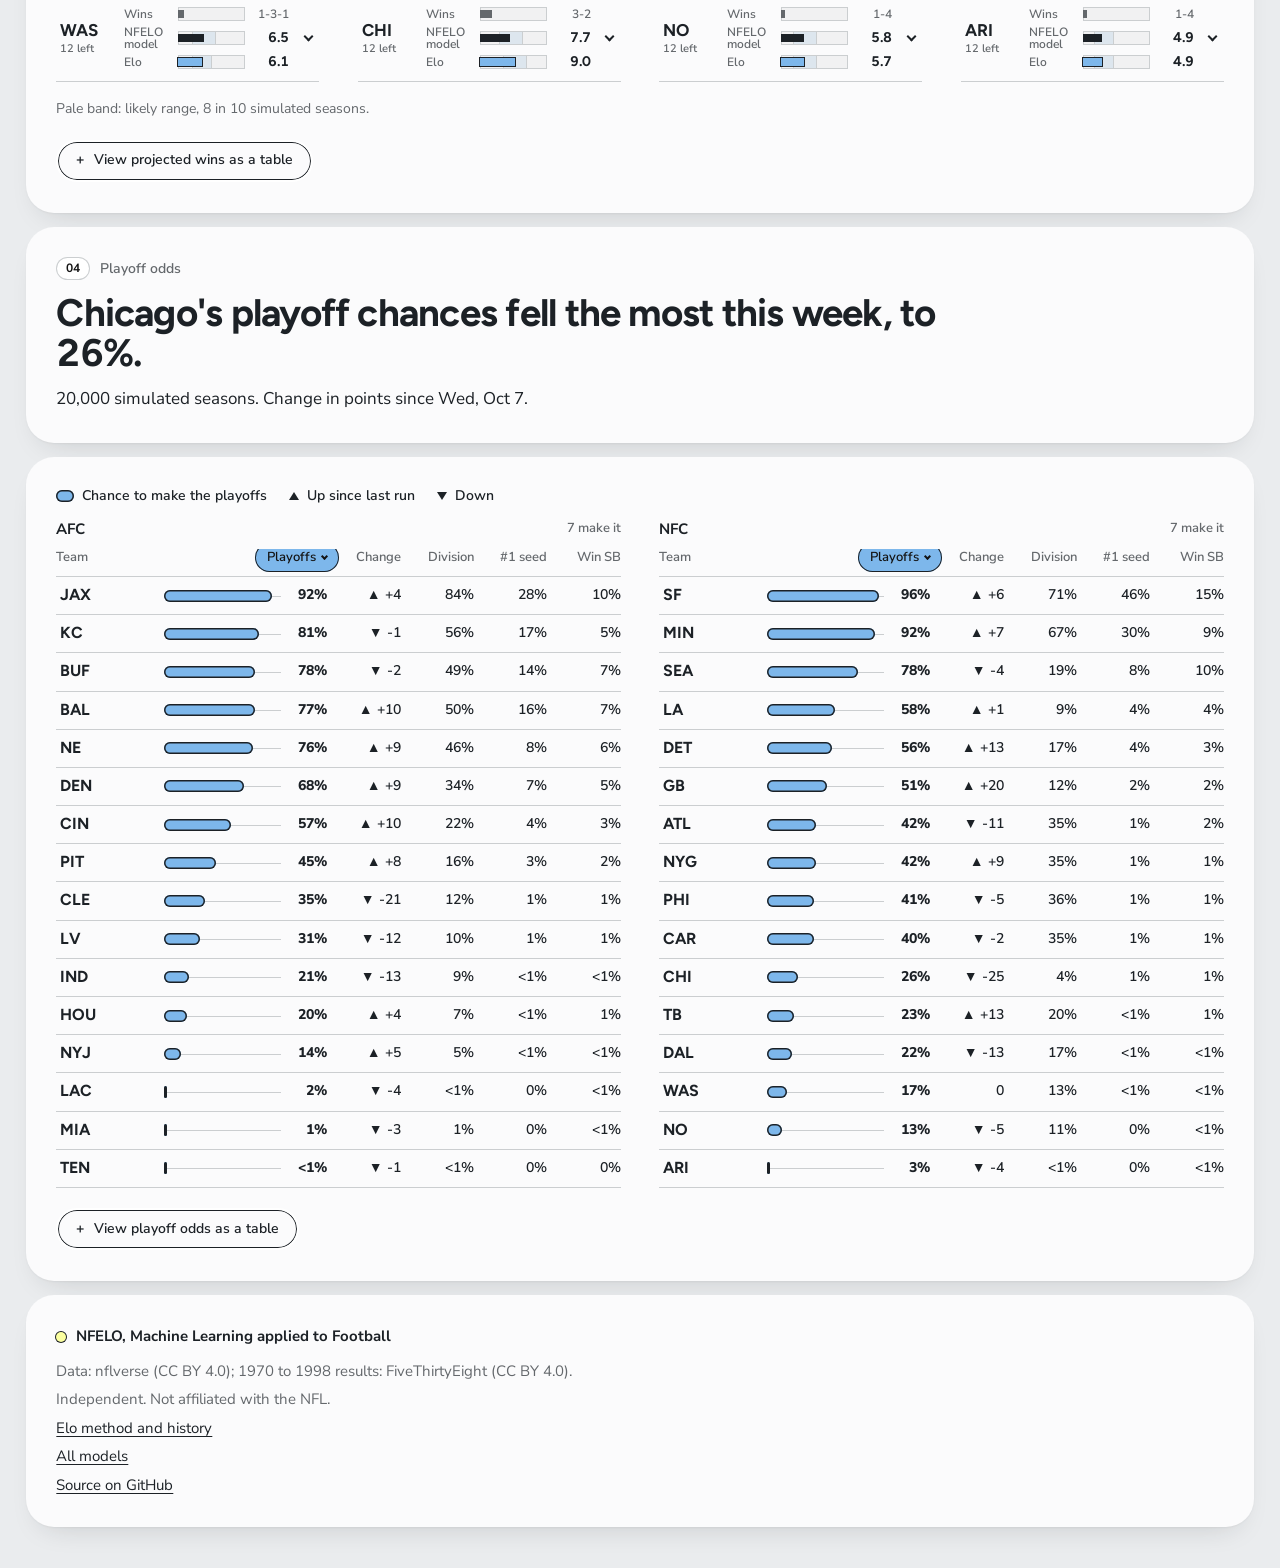
==== commit 0f8b74ea: "Home hero follows the next kickoff slot (cards for multi-game slots); scripts/run_now.sh forces an u" ====
--- a/site/index.html
+++ b/site/index.html
@@ -14,6 +14,7 @@
 <link rel="stylesheet" href="styles.css">
 <script src="common.js" defer></script>
 <script src="elo-lib.js" defer></script>
+<script src="slot.js" defer></script>
 <script src="app.js" defer></script>
 </head>
 <body>
@@ -54,10 +55,11 @@
           <div class="b-seg" role="group" aria-label="Matchup view" id="mx-view"></div>
           <p class="label" id="mx-eyebrow">Loading</p>
         </div>
-        <div class="mx-teams" aria-live="polite">
+        <div class="mx-teams" id="mx-teams" aria-live="polite">
           <div class="mx-team team-away" id="mx-away"></div>
           <div class="mx-team team-home" id="mx-home"></div>
         </div>
+        <div class="mx-grid" id="mx-grid" hidden></div>
         <div class="mx-meter" id="mx-meter">
           <div class="b-meter" id="mx-meter-img" role="img" aria-label="">
             <div class="b-meter__track" aria-hidden="true"><i>0</i><i>100</i></div>
--- a/site/styles.css
+++ b/site/styles.css
@@ -181,6 +181,24 @@
 .stat-gap dd { white-space: nowrap; font-size: clamp(22px, 2.5vw, 34px); }
 .stat.is-na dd { font: 600 14px/1.3 var(--font-body); letter-spacing: 0; color: var(--muted); padding-bottom: 6px; }
 .stat.is-off { opacity: 0.4; }
+.mx-teams[hidden], .mx-grid[hidden] { display: none; }
+/* several games in one kickoff slot: compact sub-tiles, the model's favored side first */
+.mx-grid { display: grid; grid-template-columns: repeat(auto-fill, minmax(min(100%, 230px), 1fr)); gap: var(--gap); }
+.mxc { display: flex; flex-direction: column; gap: 10px; min-width: 0; padding: 16px; border-radius: var(--r-sub); background: var(--ab-sub); color: var(--ink); text-decoration: none; transition: transform 140ms ease, box-shadow 140ms ease; }
+.mxc:hover { transform: translateY(-2px); box-shadow: var(--ab-shadow-hi); }
+.mxc:focus-visible { outline: none; box-shadow: var(--ring); }
+.mxc-vs { font: 700 22px/1 var(--font-heading); letter-spacing: -0.02em; }
+.mxc-vs .at { color: var(--muted); font: 600 13px/1 var(--font-body); padding: 0 7px; letter-spacing: 0; }
+.mxc-main { display: flex; flex-direction: column; gap: 4px; }
+.mxc-main b { font: 700 clamp(40px, 4.4vw, 54px)/0.9 var(--font-heading); letter-spacing: -0.05em; }
+.mxc-main span { font: 600 13px/1.3 var(--font-body); color: var(--muted); }
+.mxc-rows { display: grid; grid-template-columns: repeat(3, minmax(0, 1fr)); gap: 8px; margin-top: auto; }
+.mxc-c { min-width: 0; }
+.mxc-c dt { display: flex; align-items: center; gap: 5px; font: 600 12px/1.3 var(--font-body); color: var(--muted); }
+.mxc-c dt i { flex: none; display: block; width: 9px; height: 9px; }
+.mxc-c dd { margin-top: 2px; font: 700 15px/1.2 var(--font-body); white-space: nowrap; }
+.mxc-c dd.na { color: var(--muted); font-weight: 600; }
+.mxc .qbtag { margin: 0; font: 700 12px/1.3 var(--font-body); border-left: 4px solid var(--ink); padding-left: 8px; }
 .mx-foot { display: flex; align-items: center; gap: 12px 28px; flex-wrap: wrap; }
 .mx-foot [hidden] { display: none; }
 .mx-foot .b-link { font: 600 16px/1.2 var(--font-body); }
